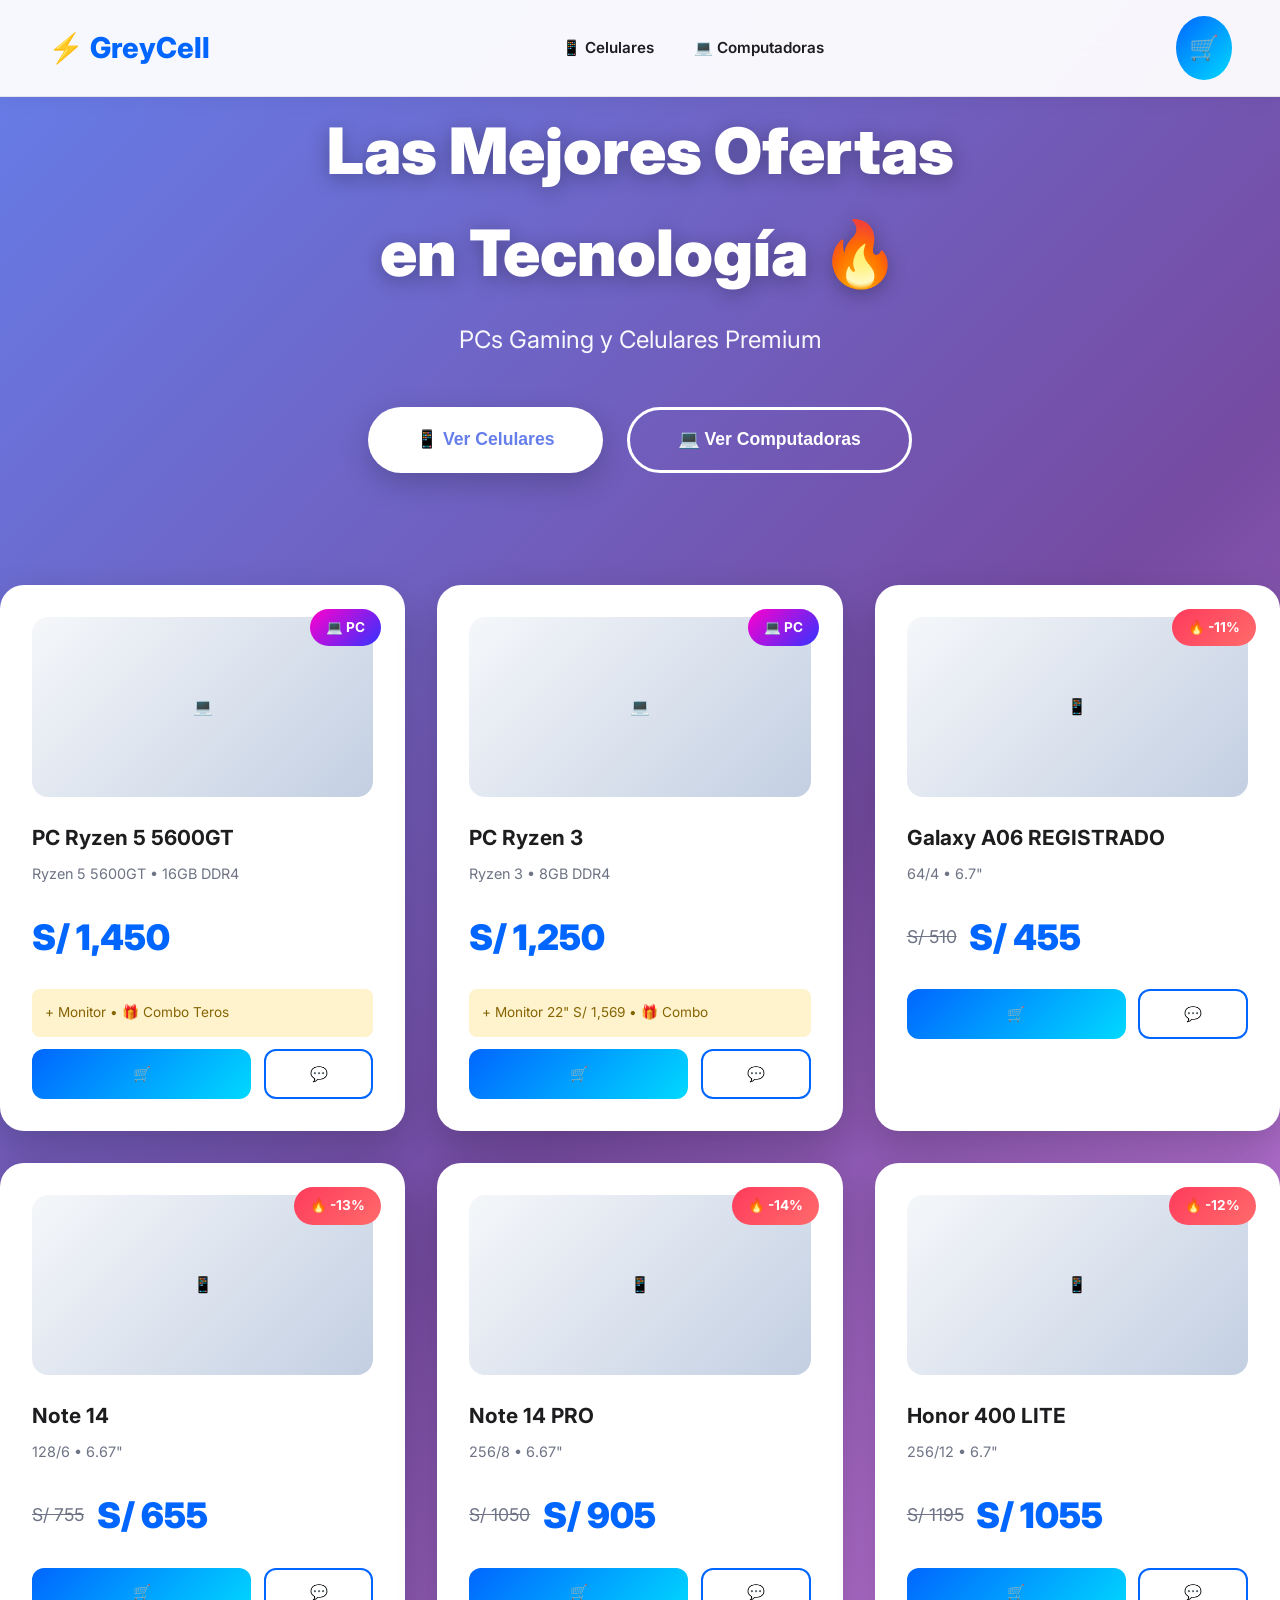
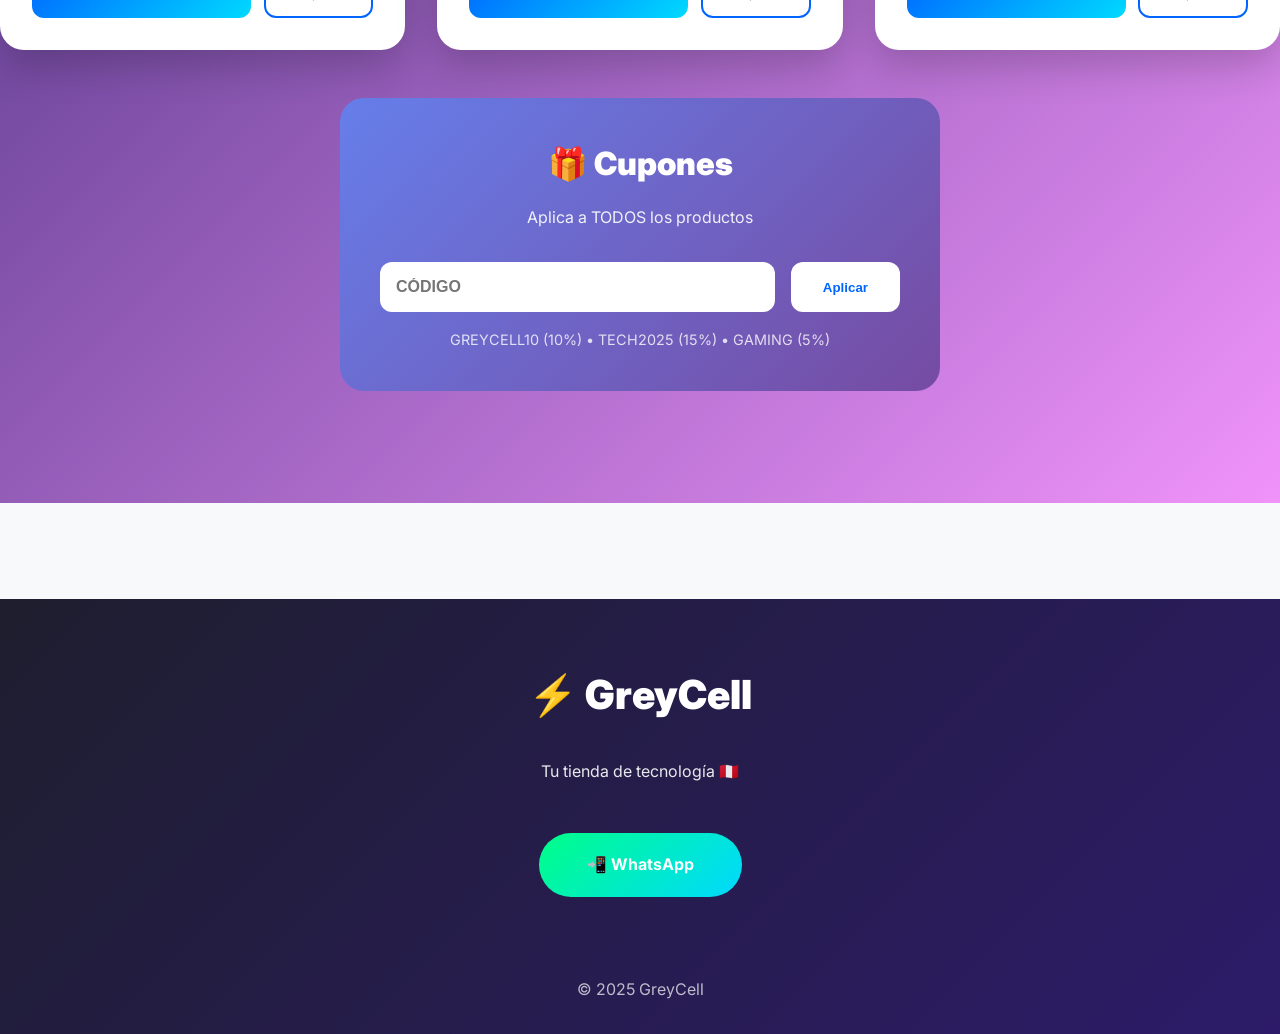
==== index.html @ 92b9da08 "index.html" ====
<!DOCTYPE html>
<html lang="es">
<head>
    <meta charset="UTF-8">
    <meta name="viewport" content="width=device-width, initial-scale=1.0">
    <title>⚡ GreyCell Store - La Mejor Tienda de Tecnología</title>
    <style>
        @import url('https://fonts.googleapis.com/css2?family=Inter:wght@400;500;600;700;800;900&display=swap');
        *{margin:0;padding:0;box-sizing:border-box}
        body{font-family:'Inter',-apple-system,sans-serif;background:#f8f9fa;color:#1d1d1f;line-height:1.6;overflow-x:hidden}
        .header{background:rgba(255,255,255,0.95);backdrop-filter:blur(20px);position:fixed;top:0;left:0;right:0;z-index:9999;border-bottom:1px solid rgba(0,0,0,0.08);box-shadow:0 2px 20px rgba(0,0,0,0.05)}
        .header-content{max-width:1400px;margin:0 auto;padding:1rem 3rem;display:flex;justify-content:space-between;align-items:center}
        .logo{font-size:1.8rem;font-weight:800;color:#0066ff;cursor:pointer;transition:transform 0.3s}
        .logo:hover{transform:scale(1.05)}
        .nav{display:flex;gap:2.5rem;align-items:center}
        .nav-link{color:#1d1d1f;text-decoration:none;font-size:0.95rem;font-weight:600;padding:0.5rem 0;position:relative;cursor:pointer;transition:all 0.3s}
        .nav-link::after{content:'';position:absolute;bottom:0;left:0;width:0;height:3px;background:linear-gradient(90deg,#0066ff,#00d9ff);transition:width 0.3s}
        .nav-link:hover::after,.nav-link.active::after{width:100%}
        .cart-icon{position:relative;font-size:1.5rem;cursor:pointer;padding:0.8rem;background:linear-gradient(135deg,#0066ff,#00d9ff);border-radius:50%;color:white;transition:all 0.3s}
        .cart-icon:hover{transform:scale(1.1) rotate(5deg);box-shadow:0 8px 25px rgba(0,102,255,0.4)}
        .cart-count{position:absolute;top:-5px;right:-5px;background:#ff3b5c;color:white;border-radius:50%;width:22px;height:22px;display:none;align-items:center;justify-content:center;font-size:0.7rem;font-weight:700;animation:pulse 2s infinite}
        @keyframes pulse{0%,100%{transform:scale(1)}50%{transform:scale(1.1)}}
        .hero{min-height:100vh;background:linear-gradient(135deg,#667eea 0%,#764ba2 50%,#f093fb 100%);padding-top:100px;padding-bottom:4rem;position:relative}
        .hero-content{max-width:1400px;margin:0 auto;padding:0 3rem 3rem 3rem;text-align:center;position:relative}
        .hero-title{font-size:4rem;font-weight:900;color:white;margin-bottom:1rem;text-shadow:0 4px 20px rgba(0,0,0,0.3);animation:fadeInUp 0.8s ease}
        @keyframes fadeInUp{from{opacity:0;transform:translateY(30px)}to{opacity:1;transform:translateY(0)}}
        .hero-subtitle{font-size:1.5rem;color:rgba(255,255,255,0.95);margin-bottom:3rem;animation:fadeInUp 0.8s ease 0.2s both}
        .hero-cta{display:flex;gap:1.5rem;justify-content:center;margin-bottom:4rem;animation:fadeInUp 0.8s ease 0.4s both}
        .cta-btn{padding:1.2rem 3rem;font-size:1.1rem;font-weight:700;border:none;border-radius:50px;cursor:pointer;transition:all 0.3s}
        .cta-primary{background:white;color:#667eea;box-shadow:0 10px 30px rgba(0,0,0,0.2)}
        .cta-primary:hover{transform:translateY(-3px) scale(1.05)}
        .cta-secondary{background:transparent;color:white;border:3px solid white}
        .cta-secondary:hover{background:white;color:#667eea}
        .ofertas-grid{display:grid;grid-template-columns:repeat(auto-fit,minmax(300px,1fr));gap:2rem;max-width:1400px;margin:0 auto;animation:fadeInUp 0.8s ease 0.6s both}
        .offer-card{background:white;border-radius:24px;padding:2rem;box-shadow:0 15px 40px rgba(0,0,0,0.2);transition:all 0.4s;position:relative;cursor:pointer}
        .offer-card:hover{transform:translateY(-12px) scale(1.02);box-shadow:0 25px 60px rgba(0,0,0,0.3)}
        .offer-badge{position:absolute;top:1.5rem;right:1.5rem;background:linear-gradient(135deg,#ff3b5c,#ff6b6b);color:white;padding:0.5rem 1rem;border-radius:50px;font-weight:700;font-size:0.85rem;z-index:10}
        .pc-badge{background:linear-gradient(135deg,#ff00cc,#3333ff)}
        .offer-image{width:100%;height:180px;background:linear-gradient(135deg,#f5f7fa,#c3cfe2);border-radius:16px;display:flex;align-items:center;justify-content:center;margin-bottom:1.5rem;overflow:hidden}
        .offer-image img{width:100%;height:100%;object-fit:contain}
        .offer-name{font-size:1.3rem;font-weight:700;margin-bottom:0.5rem}
        .offer-specs{font-size:0.9rem;color:#6e7485;margin-bottom:1rem}
        .offer-price{display:flex;align-items:center;gap:0.8rem;margin:1.5rem 0}
        .price-old{font-size:1.1rem;color:#6e7485;text-decoration:line-through}
        .price-new{font-size:2.2rem;font-weight:900;color:#0066ff}
        .offer-actions{display:grid;grid-template-columns:2fr 1fr;gap:0.8rem}
        .btn{padding:0.9rem;border:none;border-radius:12px;font-weight:700;font-size:0.9rem;cursor:pointer;transition:all 0.3s}
        .btn-primary{background:linear-gradient(135deg,#0066ff,#00d9ff);color:white}
        .btn-primary:hover{transform:translateY(-2px)}
        .btn-secondary{background:white;color:#0066ff;border:2px solid #0066ff}
        .btn-secondary:hover{background:#0066ff;color:white}
        section{max-width:1400px;margin:4rem auto;padding:0 3rem;display:none}
        section.active{display:block;animation:fadeIn 0.5s ease}
        @keyframes fadeIn{from{opacity:0}to{opacity:1}}
        .section-header{text-align:center;margin-bottom:3rem}
        .section-title{font-size:3rem;font-weight:900;margin-bottom:0.5rem;background:linear-gradient(135deg,#667eea,#764ba2);-webkit-background-clip:text;-webkit-text-fill-color:transparent}
        .section-subtitle{font-size:1.2rem;color:#6e7485}
        .filters{display:flex;justify-content:center;gap:1rem;margin:3rem 0;flex-wrap:wrap}
        .filter-btn{padding:0.8rem 1.8rem;background:white;border:2px solid #e0e0e0;color:#1d1d1f;border-radius:50px;cursor:pointer;font-weight:600;font-size:0.95rem;transition:all 0.3s}
        .filter-btn:hover{transform:translateY(-2px)}
        .filter-btn.active{background:linear-gradient(135deg,#0066ff,#00d9ff);color:white;border-color:transparent}
        .products-grid{display:grid;grid-template-columns:repeat(auto-fill,minmax(280px,1fr));gap:2rem}
        .product-card{background:white;border-radius:20px;padding:1.5rem;box-shadow:0 4px 20px rgba(0,0,0,0.08);transition:all 0.4s;cursor:pointer;position:relative}
        .product-card:hover{transform:translateY(-8px);box-shadow:0 12px 40px rgba(0,0,0,0.15)}
        .product-badge{position:absolute;top:1rem;left:1rem;background:linear-gradient(135deg,#ff3b5c,#ff6b6b);color:white;padding:0.3rem 0.8rem;border-radius:50px;font-weight:700;font-size:0.7rem;z-index:10}
        .badge-registered{background:linear-gradient(135deg,#00d2ff,#3a7bd5);top:3.3rem}
        .product-image{width:100%;height:150px;background:linear-gradient(135deg,#f8f9fa,#e3f2fd);border-radius:12px;display:flex;align-items:center;justify-content:center;margin-bottom:1rem;overflow:hidden}
        .product-image img{width:100%;height:100%;object-fit:contain}
        .product-brand{font-size:0.85rem;font-weight:700;color:#0066ff;text-transform:uppercase;margin-bottom:0.5rem}
        .product-name{font-size:1.1rem;font-weight:700;margin-bottom:0.8rem;min-height:2.5rem}
        .product-specs{background:#f8f9fa;border-radius:12px;padding:0.8rem;margin:0.8rem 0;font-size:0.85rem}
        .spec-row{display:flex;justify-content:space-between;padding:0.3rem 0}
        .spec-label{color:#6e7485}
        .spec-value{font-weight:700}
        .product-price{font-size:1.8rem;font-weight:900;color:#0066ff;margin:1rem 0}
        .old-price{font-size:1rem;color:#6e7485;text-decoration:line-through;margin-right:0.5rem}
        .product-actions{display:grid;grid-template-columns:2fr 1fr;gap:0.6rem}
        .coupon-section{background:linear-gradient(135deg,#667eea,#764ba2);border-radius:24px;padding:2.5rem;margin:3rem auto;max-width:600px;text-align:center}
        .coupon-title{font-size:2rem;font-weight:900;color:white;margin-bottom:1rem}
        .coupon-subtitle{color:rgba(255,255,255,0.9);margin-bottom:2rem}
        .coupon-input-group{display:flex;gap:1rem}
        .coupon-input{flex:1;padding:1rem;border:none;border-radius:12px;font-size:1rem;font-weight:600;text-transform:uppercase}
        .coupon-apply{padding:1rem 2rem;background:white;color:#0066ff;border:none;border-radius:12px;font-weight:700;cursor:pointer}
        .coupon-message{color:white;font-weight:600;margin-top:1rem;padding:0.8rem;border-radius:8px;display:none}
        .coupon-message.success{background:rgba(0,255,136,0.3);display:block}
        .coupon-message.error{background:rgba(255,59,92,0.3);display:block}
        .cart-modal{display:none;position:fixed;top:0;left:0;right:0;bottom:0;background:rgba(0,0,0,0.7);backdrop-filter:blur(10px);z-index:100000}
        .cart-content{position:absolute;top:50%;left:50%;transform:translate(-50%,-50%);background:white;border-radius:24px;padding:2.5rem;max-width:600px;width:90%;max-height:85vh;overflow-y:auto}
        .close-modal{position:absolute;top:1.5rem;right:1.5rem;font-size:1.8rem;cursor:pointer;color:#6e7485}
        .cart-title{font-size:2.2rem;font-weight:900;margin-bottom:2rem;background:linear-gradient(135deg,#667eea,#764ba2);-webkit-background-clip:text;-webkit-text-fill-color:transparent}
        .cart-item{background:#f8f9fa;padding:1.2rem;border-radius:14px;margin-bottom:1rem;display:flex;justify-content:space-between;align-items:center}
        .cart-item-name{font-weight:700}
        .cart-item-price{color:#0066ff;font-weight:700}
        .remove-btn{background:linear-gradient(135deg,#ff3b5c,#ff6b6b);color:white;border:none;padding:0.6rem 1.2rem;border-radius:8px;cursor:pointer}
        .cart-total{text-align:center;font-size:2.2rem;font-weight:900;margin:2rem 0;padding:1.5rem 0;border-top:2px solid #f8f9fa;color:#0066ff}
        .discount-amount{font-size:1.2rem;color:#00ff88;text-align:center}
        .checkout-btn{width:100%;padding:1.3rem;background:linear-gradient(135deg,#00ff88,#00d9ff);color:white;border:none;border-radius:14px;font-weight:700;font-size:1.1rem;cursor:pointer}
        .footer{background:linear-gradient(135deg,#1e1e2e,#2d1b69);color:white;padding:4rem 3rem 2rem;text-align:center;margin-top:6rem}
        .footer-logo{font-size:2.5rem;font-weight:900;margin-bottom:2rem}
        .whatsapp-btn{display:inline-block;background:linear-gradient(135deg,#00ff88,#00d9ff);color:white;padding:1.2rem 3rem;border-radius:50px;text-decoration:none;font-weight:700;margin:2rem 0}
        .notification{position:fixed;top:100px;right:30px;background:white;padding:1rem 1.5rem;border-radius:14px;box-shadow:0 8px 30px rgba(0,0,0,0.2);z-index:100001;animation:slideInRight 0.4s,slideOutRight 0.4s 2.6s;border-left:4px solid}
        @keyframes slideInRight{from{transform:translateX(400px)}to{transform:translateX(0)}}
        @keyframes slideOutRight{to{transform:translateX(400px)}}
        @media (max-width:768px){.hero-title{font-size:2.5rem}.nav{display:none}.products-grid{grid-template-columns:1fr}.ofertas-grid{grid-template-columns:1fr}.coupon-input-group{flex-direction:column}}
    </style>
</head>
<body>
    <div class="header">
        <div class="header-content">
            <div class="logo" onclick="showHome()">⚡ GreyCell</div>
            <nav class="nav">
                <a class="nav-link" onclick="showSection('celulares')" id="nav-celulares">📱 Celulares</a>
                <a class="nav-link" onclick="showSection('computadoras')" id="nav-computadoras">💻 Computadoras</a>
            </nav>
            <div class="cart-icon" onclick="toggleCart()">🛒<span class="cart-count" id="cart-count">0</span></div>
        </div>
    </div>

    <div class="hero" id="hero-section">
        <div class="hero-content">
            <h1 class="hero-title">Las Mejores Ofertas<br>en Tecnología 🔥</h1>
            <p class="hero-subtitle">PCs Gaming y Celulares Premium</p>
            <div class="hero-cta">
                <button class="cta-btn cta-primary" onclick="showSection('celulares')">📱 Ver Celulares</button>
                <button class="cta-btn cta-secondary" onclick="showSection('computadoras')">💻 Ver Computadoras</button>
            </div>
        </div>
        <div class="ofertas-grid" id="hero-ofertas"></div>
        <div class="coupon-section">
            <h3 class="coupon-title">🎁 Cupones</h3>
            <p class="coupon-subtitle">Aplica a TODOS los productos</p>
            <div class="coupon-input-group">
                <input type="text" class="coupon-input" id="coupon-input" placeholder="CÓDIGO">
                <button class="coupon-apply" onclick="applyCoupon()">Aplicar</button>
            </div>
            <div class="coupon-message" id="coupon-message"></div>
            <p style="color:rgba(255,255,255,0.8);font-size:0.9rem;margin-top:1rem">GREYCELL10 (10%) • TECH2025 (15%) • GAMING (5%)</p>
        </div>
    </div>

    <section id="celulares-section">
        <div class="section-header">
            <h2 class="section-title">📱 Todos los Celulares</h2>
            <p class="section-subtitle">Encuentra tu smartphone</p>
        </div>
        <div class="filters">
            <button class="filter-btn active" data-brand="all">Todos</button>
            <button class="filter-btn" data-brand="samsung">Samsung</button>
            <button class="filter-btn" data-brand="redmi">Redmi</button>
            <button class="filter-btn" data-brand="poco">Poco</button>
            <button class="filter-btn" data-brand="honor">Honor</button>
            <button class="filter-btn" data-brand="realme">Realme</button>
            <button class="filter-btn" data-brand="motorola">Motorola</button>
            <button class="filter-btn" data-brand="magic">Magic</button>
        </div>
        <div class="products-grid" id="celulares-container"></div>
    </section>

    <section id="computadoras-section">
        <div class="section-header">
            <h2 class="section-title">💻 Computadoras</h2>
            <p class="section-subtitle">PCs, Componentes y Monitores</p>
        </div>
        <div class="filters">
            <button class="filter-btn active" data-pc-cat="pcs">PCs Completas</button>
            <button class="filter-btn" data-pc-cat="componentes">Componentes</button>
            <button class="filter-btn" data-pc-cat="monitores">Monitores</button>
        </div>
        <div id="pcs-section" class="products-grid" style="display:grid"></div>
        <div id="componentes-section" style="display:none">
            <div class="filters" style="margin-top:2rem">
                <button class="filter-btn active" data-comp="procesadores">Procesadores</button>
                <button class="filter-btn" data-comp="placas">Placas Madre</button>
                <button class="filter-btn" data-comp="ram">RAM</button>
                <button class="filter-btn" data-comp="ssd">SSD/NVME</button>
                <button class="filter-btn" data-comp="cases">Cases</button>
            </div>
            <div class="products-grid" id="componentes-container"></div>
        </div>
        <div id="monitores-section" class="products-grid" style="display:none"></div>
    </section>

    <div class="cart-modal" id="cart-modal" onclick="closeCartIfOutside(event)">
        <div class="cart-content" onclick="event.stopPropagation()">
            <span class="close-modal" onclick="toggleCart()">✕</span>
            <h2 class="cart-title">🛒 Tu Carrito</h2>
            <div id="cart-items"></div>
            <div class="discount-amount" id="discount-amount"></div>
            <div class="cart-total" id="cart-total">Total: S/ 0</div>
            <button class="checkout-btn" onclick="checkout()">💬 Comprar WhatsApp</button>
        </div>
    </div>

    <div class="footer">
        <div class="footer-logo">⚡ GreyCell</div>
        <p style="opacity:0.9;margin-bottom:1rem">Tu tienda de tecnología 🇵🇪</p>
        <a href="https://wa.me/51992039149" class="whatsapp-btn" target="_blank">📲 WhatsApp</a>
        <p style="opacity:0.7;margin-top:3rem">© 2025 GreyCell</p>
    </div>

<script>
const REPO_URL='https://raw.githubusercontent.com/brayan-rr/tienda_cel_cliente_final/main/';
const featuredPCs=[{name:"PC Ryzen 5 5600GT",processor:"Ryzen 5 5600GT",ram:"16GB DDR4",storage:"M.2 256GB",price:1450,image:"mipc.jpeg",offers:"+ Monitor • 🎁 Combo Teros"},{name:"PC Ryzen 3",processor:"Ryzen 3",ram:"8GB DDR4",storage:"M.2 256GB",price:1250,image:"mipc2.jpeg",offers:"+ Monitor 22\" S/ 1,569 • 🎁 Combo"}];
const celulares=[{brand:"samsung",name:"Galaxy A05",ram:"128/4",screen:"6.7\"",camera:"50MP",price:505,image:"SAMSUNG_A05.jpeg"},{brand:"samsung",name:"Galaxy A05",ram:"64/4",screen:"6.7\"",camera:"50MP",price:425,image:"SAMSUNG_A05.jpeg"},{brand:"samsung",name:"Galaxy A05S",ram:"128/6",screen:"6.7\"",camera:"50MP",price:595,image:"SAMSUNG_A05.jpeg"},{brand:"samsung",name:"Galaxy A06 REGISTRADO",ram:"64/4",screen:"6.7\"",camera:"50MP",price:455,registered:true,offer:true,oldPrice:510,image:"SAMSUNG_A06.jpeg"},{brand:"samsung",name:"Galaxy A06",ram:"128/4",screen:"6.7\"",camera:"50MP",price:525,image:"SAMSUNG_A06.jpeg"},{brand:"samsung",name:"Galaxy A07 REGISTRADO",ram:"64/4",screen:"6.7\"",camera:"50MP",price:525,registered:true,image:"SAMSUNG_A07.jpeg"},{brand:"samsung",name:"Galaxy A07 REGISTRADO",ram:"128/4",screen:"6.7\"",camera:"50MP",price:575,registered:true,image:"SAMSUNG_A07.jpeg"},{brand:"samsung",name:"Galaxy A16",ram:"128/4",screen:"6.7\"",camera:"50MP",price:595,image:"SAMSUNG_A16.jpeg"},{brand:"samsung",name:"Galaxy A16 REGISTRADO",ram:"128/4",screen:"6.7\"",camera:"50MP",price:625,registered:true,image:"SAMSUNG_A16.jpeg"},{brand:"samsung",name:"Galaxy A16",ram:"128/6",screen:"6.7\"",camera:"50MP",price:685,image:"SAMSUNG_A16.jpeg"},{brand:"samsung",name:"Galaxy A16",ram:"256/8",screen:"6.7\"",camera:"50MP",price:815,image:"SAMSUNG_A16.jpeg"},{brand:"samsung",name:"Galaxy A17",ram:"256/8",screen:"6.7\"",camera:"50MP",price:905,image:"SAMSUNG_A17.jpeg"},{brand:"samsung",name:"Galaxy A26",ram:"256/8",screen:"6.7\"",camera:"50MP",price:905,image:"SAMSUNG_A26.jpeg"},{brand:"samsung",name:"Galaxy A36",ram:"256/8",screen:"6.6\"",camera:"50MP",price:1195,image:"SAMSUNG_A36.jpeg"},{brand:"samsung",name:"Galaxy A36",ram:"256/12",screen:"6.6\"",camera:"50MP",price:1245,image:"SAMSUNG_A36.jpeg"},{brand:"samsung",name:"Galaxy A56",ram:"256/8",screen:"6.7\"",camera:"50MP",price:1395,image:"SAMSUNG_A56.jpeg"},{brand:"samsung",name:"Galaxy A56",ram:"256/12",screen:"6.7\"",camera:"50MP",price:1445,image:"SAMSUNG_A56.jpeg"},{brand:"samsung",name:"Galaxy F17 5G",ram:"128/4",screen:"6.7\"",camera:"50MP",price:725,image:"SAMSUNG_F17.jpeg"},{brand:"samsung",name:"Galaxy S25 ULTRA",ram:"512/12",screen:"6.8\"",camera:"200MP",price:4120,image:"SAMSUNG_S25.jpeg"},{brand:"redmi",name:"Redmi A5",ram:"64/3",screen:"6.71\"",camera:"8MP",price:385,image:"REDMI_A5.jpeg"},{brand:"redmi",name:"Redmi A5 REGISTRADO",ram:"64/3",screen:"6.71\"",camera:"8MP",price:425,registered:true,image:"REDMI_A5.jpeg"},{brand:"redmi",name:"Redmi A5",ram:"128/4",screen:"6.71\"",camera:"8MP",price:425,image:"REDMI_A5.jpeg"},{brand:"redmi",name:"Redmi 9C",ram:"128/4",screen:"6.53\"",camera:"13MP",price:525,image:"REDMI_9C.jpeg"},{brand:"redmi",name:"Redmi 14C",ram:"128/4",screen:"6.88\"",camera:"50MP",price:485,image:"REDMI_14C.jpeg"},{brand:"redmi",name:"Redmi 14C",ram:"256/4",screen:"6.88\"",camera:"50MP",price:515,image:"REDMI_14C.jpeg"},{brand:"redmi",name:"Redmi 14C",ram:"256/8",screen:"6.88\"",camera:"50MP",price:565,image:"REDMI_14C.jpeg"},{brand:"redmi",name:"Redmi 15",ram:"256/8",screen:"6.74\"",camera:"50MP",price:755,image:"REDMI_15.jpeg"},{brand:"redmi",name:"Redmi 15C",ram:"128/4",screen:"6.88\"",camera:"50MP",price:525,image:"REDMI_15C.jpeg"},{brand:"redmi",name:"Redmi 15C REGISTRADO",ram:"128/4",screen:"6.88\"",camera:"50MP",price:575,registered:true,image:"REDMI_15C.jpeg"},{brand:"redmi",name:"Redmi 15C",ram:"256/8",screen:"6.88\"",camera:"50MP",price:595,image:"REDMI_15C.jpeg"},{brand:"redmi",name:"Redmi 15C REGISTRADO",ram:"256/4",screen:"6.88\"",camera:"50MP",price:665,registered:true,image:"REDMI_15C.jpeg"},{brand:"redmi",name:"Note 12",ram:"256/8",screen:"6.67\"",camera:"50MP",price:905,image:"REDMI_12.jpeg"},{brand:"redmi",name:"Note 12 PRO PLUS",ram:"256/8",screen:"6.67\"",camera:"200MP",price:1295,image:"redmi_12 pro.jpeg"},{brand:"redmi",name:"Note 13",ram:"128/6",screen:"6.67\"",camera:"108MP",price:755,image:"redmi_13.jpeg"},{brand:"redmi",name:"Note 13 PRO 5G",ram:"256/8",screen:"6.67\"",camera:"200MP",price:1285,image:"redmi_13pro.jpeg"},{brand:"redmi",name:"Note 14",ram:"128/6",screen:"6.67\"",camera:"50MP",price:655,offer:true,oldPrice:755,image:"xiaomi-redmi-note-14-pro.jpg"},{brand:"redmi",name:"Note 14",ram:"256/8",screen:"6.67\"",camera:"50MP",price:735,image:"xiaomi-redmi-note-14-pro.jpg"},{brand:"redmi",name:"Note 14S",ram:"256/8",screen:"6.67\"",camera:"50MP",price:905,image:"redmi_14s.jpeg"},{brand:"redmi",name:"Note 14 PRO",ram:"256/8",screen:"6.67\"",camera:"50MP",price:905,offer:true,oldPrice:1050,image:"redmi_14pro.jpeg"},{brand:"redmi",name:"Note 14 PRO 5G",ram:"256/8",screen:"6.67\"",camera:"200MP",price:1015,image:"redmi_14pro.jpeg"},{brand:"redmi",name:"Note 14 PRO 5G",ram:"512/12",screen:"6.67\"",camera:"200MP",price:1145,image:"redmi_14pro.jpeg"},{brand:"redmi",name:"Note 14 PRO PLUS",ram:"256/8",screen:"6.67\"",camera:"200MP",price:1295,image:"redmi_note14pro plus.jpeg"},{brand:"redmi",name:"Note 14 PRO PLUS",ram:"512/12",screen:"6.67\"",camera:"200MP",price:1415,image:"redmi_note14pro plus.jpeg"},{brand:"poco",name:"Poco X5",ram:"256/8",screen:"6.67\"",camera:"48MP",price:1055,image:"poco_x5(2).jpeg"},{brand:"poco",name:"Poco X7 PRO",ram:"256/12",screen:"6.67\"",camera:"50MP",price:1265,image:"poco_x7pro.jpeg"},{brand:"poco",name:"Poco X7 PRO",ram:"512/12",screen:"6.67\"",camera:"50MP",price:1415,image:"poco_x7pro.jpeg"},{brand:"poco",name:"Poco M6 PRO",ram:"512/12",screen:"6.67\"",camera:"64MP",price:1005,image:"poco_m6pro.jpeg"},{brand:"poco",name:"Poco F7 PRO",ram:"512/12",screen:"6.67\"",camera:"50MP",price:1845,image:"poco_f7pro.jpeg"},{brand:"realme",name:"Realme C21Y",ram:"64/4",screen:"6.5\"",camera:"13MP",price:545,image:"realme_c21y.jpeg"},{brand:"realme",name:"Realme C61",ram:"256/8",screen:"6.74\"",camera:"50MP",price:675,image:"realme_c61.jpeg"},{brand:"honor",name:"Honor X5C",ram:"64/4",screen:"6.56\"",camera:"50MP",price:425,image:"honor_x5c.jpeg"},{brand:"honor",name:"Honor X5C",ram:"128/4",screen:"6.56\"",camera:"50MP",price:455,image:"honor_x5c.jpeg"},{brand:"honor",name:"Honor X5C REGISTRADO",ram:"64/4",screen:"6.56\"",camera:"50MP",price:455,registered:true,image:"honor_x5c.jpeg"},{brand:"honor",name:"Honor X6B",ram:"128/4",screen:"6.56\"",camera:"50MP",price:505,image:"honor_x6b.jpeg"},{brand:"honor",name:"Honor X6C",ram:"256/8",screen:"6.77\"",camera:"50MP",price:605,image:"honor_x6c.jpeg"},{brand:"honor",name:"Honor X6C REGISTRADO",ram:"256/8",screen:"6.77\"",camera:"50MP",price:625,registered:true,image:"honor_x6c.jpeg"},{brand:"honor",name:"Honor X7C",ram:"256/8",screen:"6.77\"",camera:"108MP",price:715,image:"honor_x7c.jpeg"},{brand:"honor",name:"Honor X7D",ram:"256/8",screen:"6.77\"",camera:"108MP",price:745,image:"honor_x7d.jpeg"},{brand:"honor",name:"Honor X8A",ram:"256/8",screen:"6.7\"",camera:"100MP",price:885,image:"honor_x8a.jpeg"},{brand:"honor",name:"Honor X8C",ram:"256/8",screen:"6.7\"",camera:"108MP",price:875,image:"honor_x8c.jpeg"},{brand:"honor",name:"Honor 200 LITE",ram:"256/8",screen:"6.7\"",camera:"108MP",price:955,image:"honor_200lite.jpeg"},{brand:"honor",name:"Honor 200",ram:"256/12",screen:"6.7\"",camera:"50MP",price:1545,image:"honor_200.jpeg"},{brand:"honor",name:"Honor 400",ram:"12/256",screen:"6.7\"",camera:"108MP",price:1495,image:"honor_400.jpeg"},{brand:"honor",name:"Honor 400",ram:"12/512",screen:"6.7\"",camera:"108MP",price:1595,image:"honor_400.jpeg"},{brand:"honor",name:"Honor 400 LITE",ram:"256/12",screen:"6.7\"",camera:"108MP",price:1055,offer:true,oldPrice:1195,image:"honor_400lite.jpeg"},{brand:"honor",name:"Honor 400 PRO",ram:"512/12",screen:"6.78\"",camera:"108MP",price:2695,image:"honor_400pro.jpeg"},{brand:"motorola",name:"Motorola G04 REGISTRADO",ram:"128/4",screen:"6.6\"",camera:"16MP",price:475,registered:true,image:"motorola_g04.jpeg"},{brand:"motorola",name:"Motorola E14 REGISTRADO",ram:"64/2",screen:"6.56\"",camera:"13MP",price:395,registered:true,image:"motorola_e14.jpeg"},{brand:"motorola",name:"Motorola E15 REGISTRADO",ram:"64/2",screen:"6.56\"",camera:"13MP",price:425,registered:true,image:"motorola_e15.jpeg"},{brand:"magic",name:"Magic 7 LITE",ram:"256/8",screen:"6.78\"",camera:"108MP",price:1195,offer:true,oldPrice:1345,image:"honor magic 7 lite.jpeg"},{brand:"magic",name:"Magic 7 LITE",ram:"512/8",screen:"6.78\"",camera:"108MP",price:1295,image:"honor magic 7 lite.jpeg"},{brand:"magic",name:"Magic 7 LITE REGISTRADO",ram:"256/8",screen:"6.78\"",camera:"108MP",price:1325,registered:true,image:"honor magic 7 lite.jpeg"}];
const componentes={procesadores:[{name:"AMD RYZEN 5 5600GT",price:499},{name:"INTEL CORE i5 12400F",price:475},{name:"AMD RYZEN 5 5500",price:305},{name:"INTEL CORE i5 14400F",price:559},{name:"AMD RYZEN 7 5700G",price:620}],placas:[{name:"MSI B550M-A PRO DDR4",price:279},{name:"MSI B760M-E DDR4",price:325},{name:"GIGABYTE B550M K DDR4",price:295},{name:"MSI B760M-P 4DIMMs DDR4",price:399},{name:"ASUS PRIME B760M-A DDR5",price:449}],ram:[{name:"PATRIOT 16GB DDR4 3200MHZ",price:199},{name:"KINGSTON FURY 16GB DDR4",price:197},{name:"XPG D35 16GB DDR4",price:195},{name:"KINGSTON FURY 16GB DDR5",price:219},{name:"PATRIOT 16GB DDR5 5200MHZ",price:195}],ssd:[{name:"KINGSTON NV3 1TB PCIe 4.0",price:279},{name:"ADATA LEGEND 860 1TB GEN4",price:279},{name:"WD GREEN SN350 1TB NVME",price:235},{name:"LEXAR NM790 1TB PCI 4.0",price:279},{name:"PATRIOT P300 1TB PCIe 3.0",price:249}],cases:[{name:"HALION LUNA 3 FANS RGB",price:79},{name:"CYBERTEL ELEMENT+ WHITE",price:110},{name:"HALION SNAKE WHITE",price:119},{name:"MICRONIC WARRIOR WHITE",price:149},{name:"HALION POLARIS 4FAN",price:165}]};
const monitores=[{name:"TEROS 24\" 144HZ IPS",price:262},{name:"MICRONICS 27P 144HZ",price:329},{name:"XIAOMI G24I 180HZ",price:389},{name:"MSI MAG 242C 180HZ",price:430},{name:"TEROS 27P QHD 200Hz",price:579}];
const coupons={"GREYCELL10":{discount:0.10,description:"10%"},"TECH2025":{discount:0.15,description:"15%"},"GAMING":{discount:0.05,description:"5%"}};
let cart=[],currentFilter='all',currentPCCat='pcs',currentComp='procesadores',appliedCoupon=null;
window.onload=function(){loadCart();renderHeroOfertas();renderCelulares();renderPCs();renderComponentes();renderMonitores();setupFilters()};
function showHome(){document.getElementById('hero-section').style.display='block';document.querySelectorAll('section').forEach(s=>s.classList.remove('active'));document.querySelectorAll('.nav-link').forEach(n=>n.classList.remove('active'));window.scrollTo({top:0,behavior:'smooth'})}
function showSection(section){document.getElementById('hero-section').style.display='none';document.querySelectorAll('section').forEach(s=>s.classList.remove('active'));document.getElementById(section+'-section').classList.add('active');document.querySelectorAll('.nav-link').forEach(n=>n.classList.remove('active'));document.getElementById('nav-'+section)?.classList.add('active');window.scrollTo({top:0,behavior:'smooth'})}
function renderHeroOfertas(){const container=document.getElementById('hero-ofertas');const celOfertas=celulares.filter(c=>c.offer).slice(0,4);const allOfertas=[...featuredPCs,...celOfertas];container.innerHTML=allOfertas.map(p=>{if(p.processor)return`<div class="offer-card"><span class="offer-badge pc-badge">💻 PC</span><div class="offer-image"><img src="${REPO_URL}${p.image}" onerror="this.parentElement.innerHTML='💻'"></div><div class="offer-name">${p.name}</div><div class="offer-specs">${p.processor} • ${p.ram}</div><div class="offer-price"><span class="price-new">S/ ${p.price.toLocaleString()}</span></div><div style="background:#fff3cd;padding:0.8rem;border-radius:8px;margin:0.8rem 0;font-size:0.85rem;color:#856404">${p.offers}</div><div class="offer-actions"><button class="btn btn-primary" onclick='addToCart(${JSON.stringify(p).replace(/"/g,"&quot;")},"pc")'>🛒</button><button class="btn btn-secondary" onclick='consultProduct(${JSON.stringify(p).replace(/"/g,"&quot;")},"pc")'>💬</button></div></div>`;else return`<div class="offer-card">${p.offer?'<span class="offer-badge">🔥 -'+Math.round(((p.oldPrice-p.price)/p.oldPrice)*100)+'%</span>':''}<div class="offer-image"><img src="${REPO_URL}${p.image}" onerror="this.parentElement.innerHTML='📱'"></div><div class="offer-name">${p.name}</div><div class="offer-specs">${p.ram} • ${p.screen}</div><div class="offer-price">${p.offer?'<span class="price-old">S/ '+p.oldPrice+'</span>':''}<span class="price-new">S/ ${p.price}</span></div><div class="offer-actions"><button class="btn btn-primary" onclick='addToCart(${JSON.stringify(p).replace(/"/g,"&quot;")},"celular")'>🛒</button><button class="btn btn-secondary" onclick='consultProduct(${JSON.stringify(p).replace(/"/g,"&quot;")},"celular")'>💬</button></div></div>`}).join('')}
function renderCelulares(){const container=document.getElementById('celulares-container');let filtered=currentFilter==='all'?celulares:celulares.filter(c=>c.brand===currentFilter);container.innerHTML=filtered.map(c=>`<div class="product-card">${c.offer?'<span class="product-badge">🔥 OFERTA</span>':''}${c.registered?'<span class="product-badge badge-registered">✅ REG</span>':''}<div class="product-image"><img src="${REPO_URL}${c.image}" onerror="this.parentElement.innerHTML='📱'"></div><div class="product-brand">${c.brand}</div><div class="product-name">${c.name}</div><div class="product-specs"><div class="spec-row"><span class="spec-label">💾</span><span class="spec-value">${c.ram} GB</span></div><div class="spec-row"><span class="spec-label">📱</span><span class="spec-value">${c.screen}</span></div><div class="spec-row"><span class="spec-label">📷</span><span class="spec-value">${c.camera}</span></div></div><div class="product-price">${c.offer?'<span class="old-price">S/ '+c.oldPrice+'</span>':''}S/ ${c.price}</div><div class="product-actions"><button class="btn btn-primary" onclick='addToCart(${JSON.stringify(c).replace(/"/g,"&quot;")},"celular")'>🛒</button><button class="btn btn-secondary" onclick='consultProduct(${JSON.stringify(c).replace(/"/g,"&quot;")},"celular")'>💬</button></div></div>`).join('')}
function renderPCs(){const container=document.getElementById('pcs-section');container.innerHTML=featuredPCs.map(pc=>`<div class="product-card"><span class="product-badge pc-badge">💻 PC</span><div class="product-image"><img src="${REPO_URL}${pc.image}" onerror="this.parentElement.innerHTML='💻'"></div><div class="product-name">${pc.name}</div><div class="product-specs"><div class="spec-row"><span class="spec-label">🔧</span><span class="spec-value">${pc.processor}</span></div><div class="spec-row"><span class="spec-label">💾</span><span class="spec-value">${pc.ram}</span></div><div class="spec-row"><span class="spec-label">💽</span><span class="spec-value">${pc.storage}</span></div></div><div class="product-price">S/ ${pc.price.toLocaleString()}</div><div style="background:#fff3cd;padding:0.6rem;border-radius:8px;font-size:0.8rem;color:#856404;margin:0.8rem 0">${pc.offers}</div><div class="product-actions"><button class="btn btn-primary" onclick='addToCart(${JSON.stringify(pc).replace(/"/g,"&quot;")},"pc")'>🛒</button><button class="btn btn-secondary" onclick='consultProduct(${JSON.stringify(pc).replace(/"/g,"&quot;")},"pc")'>💬</button></div></div>`).join('')}
function renderComponentes(){const container=document.getElementById('componentes-container');const products=componentes[currentComp];container.innerHTML=products.map(p=>`<div class="product-card"><div class="product-image">🔧</div><div class="product-name">${p.name}</div><div class="product-price">S/ ${p.price}</div><div class="product-actions"><button class="btn btn-primary" onclick='addToCart(${JSON.stringify(p).replace(/"/g,"&quot;")},"componente")'>🛒</button><button class="btn btn-secondary" onclick='consultProduct(${JSON.stringify(p).replace(/"/g,"&quot;")},"componente")'>💬</button></div></div>`).join('')}
function renderMonitores(){const container=document.getElementById('monitores-section');container.innerHTML=monitores.map(m=>`<div class="product-card"><div class="product-image">🖥️</div><div class="product-name">${m.name}</div><div class="product-price">S/ ${m.price}</div><div class="product-actions"><button class="btn btn-primary" onclick='addToCart(${JSON.stringify(m).replace(/"/g,"&quot;")},"monitor")'>🛒</button><button class="btn btn-secondary" onclick='consultProduct(${JSON.stringify(m).replace(/"/g,"&quot;")},"monitor")'>💬</button></div></div>`).join('')}
function setupFilters(){document.querySelectorAll('#celulares-section .filter-btn').forEach(btn=>{btn.addEventListener('click',function(){document.querySelectorAll('#celulares-section .filter-btn').forEach(b=>b.classList.remove('active'));this.classList.add('active');currentFilter=this.dataset.brand;renderCelulares()})});document.querySelectorAll('[data-pc-cat]').forEach(btn=>{btn.addEventListener('click',function(){document.querySelectorAll('[data-pc-cat]').forEach(b=>b.classList.remove('active'));this.classList.add('active');currentPCCat=this.dataset.pcCat;document.getElementById('pcs-section').style.display=currentPCCat==='pcs'?'grid':'none';document.getElementById('componentes-section').style.display=currentPCCat==='componentes'?'block':'none';document.getElementById('monitores-section').style.display=currentPCCat==='monitores'?'grid':'none'})});document.querySelectorAll('[data-comp]').forEach(btn=>{btn.addEventListener('click',function(){document.querySelectorAll('[data-comp]').forEach(b=>b.classList.remove('active'));this.classList.add('active');currentComp=this.dataset.comp;renderComponentes()})});}
function applyCoupon(){const code=document.getElementById('coupon-input').value.toUpperCase().trim();const message=document.getElementById('coupon-message');if(coupons[code]){appliedCoupon={code,...coupons[code]};message.className='coupon-message success';message.textContent=`✅ ${coupons[code].description}`;showNotification('🎉 Cupón aplicado','#00ff88');updateCartDisplay()}else{message.className='coupon-message error';message.textContent='❌ Inválido';showNotification('❌ Cupón no válido','#ff3b5c')}}
function addToCart(product,type){cart.push({...product,type});saveCart();updateCartCount();showNotification('✅ Agregado','#00ff88')}
function removeFromCart(index){cart.splice(index,1);saveCart();updateCartCount();renderCart();showNotification('❌ Eliminado','#ff3b5c')}
function toggleCart(){const modal=document.getElementById('cart-modal');modal.style.display=modal.style.display==='block'?'none':'block';if(modal.style.display==='block')renderCart()}
function closeCartIfOutside(event){if(event.target.id==='cart-modal')toggleCart()}
function renderCart(){const container=document.getElementById('cart-items');const subtotal=cart.reduce((sum,item)=>sum+item.price,0);const discount=appliedCoupon?subtotal*appliedCoupon.discount:0;const total=subtotal-discount;if(cart.length===0){container.innerHTML='<div style="text-align:center;padding:3rem;color:#6e7485">Carrito vacío 🛒</div>';document.getElementById('discount-amount').style.display='none'}else{container.innerHTML=cart.map((item,i)=>`<div class="cart-item"><div><div class="cart-item-name">${item.name}</div><div class="cart-item-price">S/ ${item.price.toLocaleString()}</div></div><button class="remove-btn" onclick="removeFromCart(${i})">🗑️</button></div>`).join('');if(appliedCoupon){document.getElementById('discount-amount').style.display='block';document.getElementById('discount-amount').textContent=`💰 Descuento (${appliedCoupon.code}): -S/ ${discount.toFixed(2)}`}else{document.getElementById('discount-amount').style.display='none'}}document.getElementById('cart-total').textContent=`Total: S/ ${total.toLocaleString()}`}
function updateCartDisplay(){if(document.getElementById('cart-modal').style.display==='block')renderCart()}
function updateCartCount(){const count=document.getElementById('cart-count');count.textContent=cart.length;count.style.display=cart.length>0?'flex':'none'}
function saveCart(){localStorage.setItem('greycell_cart',JSON.stringify(cart))}
function loadCart(){const saved=localStorage.getItem('greycell_cart');if(saved){cart=JSON.parse(saved);updateCartCount()}}
function checkout(){if(cart.length===0){showNotification('⚠️ Carrito vacío','#ffaa00');return}const subtotal=cart.reduce((sum,item)=>sum+item.price,0);const discount=appliedCoupon?subtotal*appliedCoupon.discount:0;const total=subtotal-discount;let message='🛒 *PEDIDO - GREYCELL*\n\n';cart.forEach((item,index)=>{message+=`${index+1}. *${item.name}*\n   S/ ${item.price}\n\n`});message+=`━━━━━━━━━━━━━━━\nSubtotal: S/ ${subtotal.toLocaleString()}\n`;if(appliedCoupon)message+=`Descuento (${appliedCoupon.code}): -S/ ${discount.toFixed(2)}\n`;message+=`*TOTAL: S/ ${total.toLocaleString()}*\n\n¡Confirmar! 🎉`;window.open(`https://wa.me/51992039149?text=${encodeURIComponent(message)}`,'_blank')}
function consultProduct(product,type){let message=`Hola! 👋\n\n*${product.name}*\nS/ ${product.price}\n\n¿Disponible?`;window.open(`https://wa.me/51992039149?text=${encodeURIComponent(message)}`,'_blank')}
function showNotification(message,color){const notification=document.createElement('div');notification.className='notification';notification.textContent=message;notification.style.borderLeftColor=color;document.body.appendChild(notification);setTimeout(()=>notification.remove(),3000)}
</script>
</body>
</html>
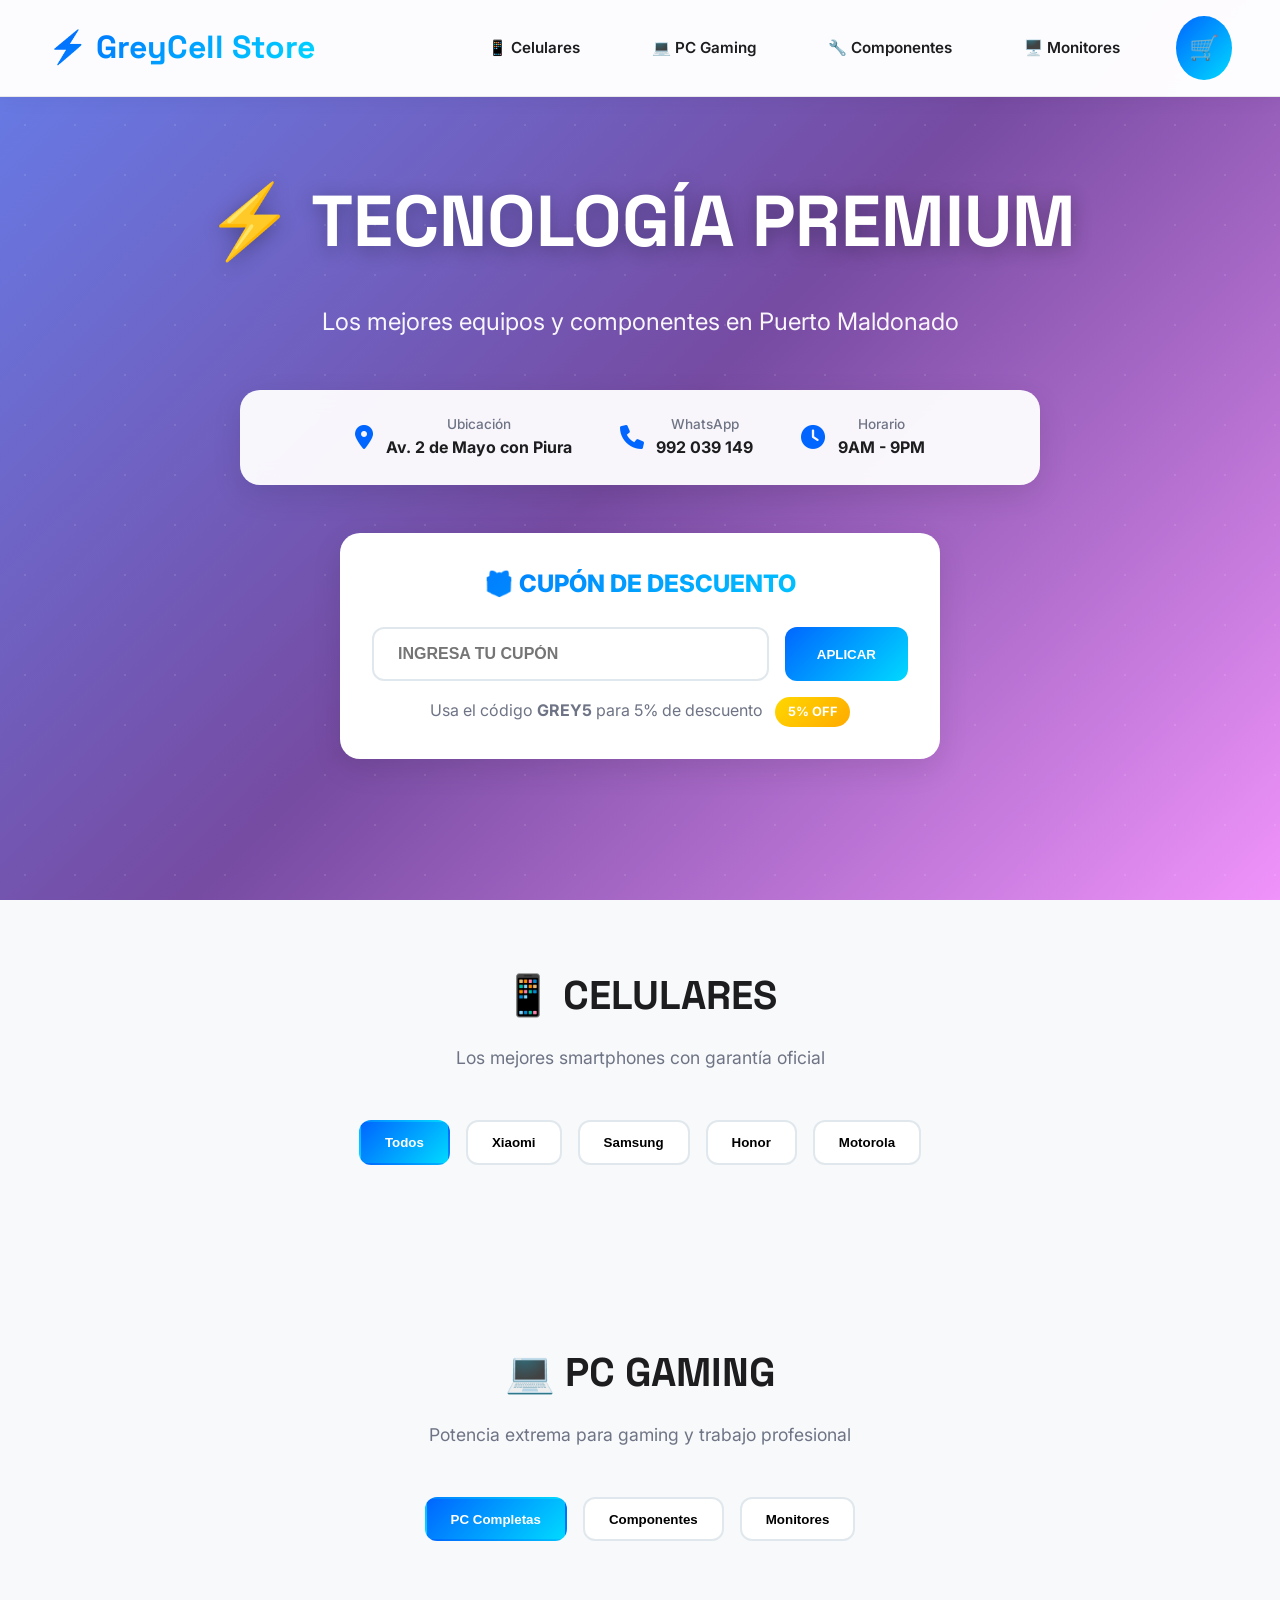
==== commit 995b9722: "index.html" ====
--- a/index.html
+++ b/index.html
@@ -3,231 +3,1639 @@
 <head>
     <meta charset="UTF-8">
     <meta name="viewport" content="width=device-width, initial-scale=1.0">
-    <title>⚡ GreyCell Store - La Mejor Tienda de Tecnología</title>
+    <title>⚡ GreyCell Store Pro - Tu Tienda de Tecnología Premium</title>
+    <link rel="stylesheet" href="https://cdnjs.cloudflare.com/ajax/libs/font-awesome/6.0.0/css/all.min.css">
     <style>
-        @import url('https://fonts.googleapis.com/css2?family=Inter:wght@400;500;600;700;800;900&display=swap');
-        *{margin:0;padding:0;box-sizing:border-box}
-        body{font-family:'Inter',-apple-system,sans-serif;background:#f8f9fa;color:#1d1d1f;line-height:1.6;overflow-x:hidden}
-        .header{background:rgba(255,255,255,0.95);backdrop-filter:blur(20px);position:fixed;top:0;left:0;right:0;z-index:9999;border-bottom:1px solid rgba(0,0,0,0.08);box-shadow:0 2px 20px rgba(0,0,0,0.05)}
-        .header-content{max-width:1400px;margin:0 auto;padding:1rem 3rem;display:flex;justify-content:space-between;align-items:center}
-        .logo{font-size:1.8rem;font-weight:800;color:#0066ff;cursor:pointer;transition:transform 0.3s}
-        .logo:hover{transform:scale(1.05)}
-        .nav{display:flex;gap:2.5rem;align-items:center}
-        .nav-link{color:#1d1d1f;text-decoration:none;font-size:0.95rem;font-weight:600;padding:0.5rem 0;position:relative;cursor:pointer;transition:all 0.3s}
-        .nav-link::after{content:'';position:absolute;bottom:0;left:0;width:0;height:3px;background:linear-gradient(90deg,#0066ff,#00d9ff);transition:width 0.3s}
-        .nav-link:hover::after,.nav-link.active::after{width:100%}
-        .cart-icon{position:relative;font-size:1.5rem;cursor:pointer;padding:0.8rem;background:linear-gradient(135deg,#0066ff,#00d9ff);border-radius:50%;color:white;transition:all 0.3s}
-        .cart-icon:hover{transform:scale(1.1) rotate(5deg);box-shadow:0 8px 25px rgba(0,102,255,0.4)}
-        .cart-count{position:absolute;top:-5px;right:-5px;background:#ff3b5c;color:white;border-radius:50%;width:22px;height:22px;display:none;align-items:center;justify-content:center;font-size:0.7rem;font-weight:700;animation:pulse 2s infinite}
-        @keyframes pulse{0%,100%{transform:scale(1)}50%{transform:scale(1.1)}}
-        .hero{min-height:100vh;background:linear-gradient(135deg,#667eea 0%,#764ba2 50%,#f093fb 100%);padding-top:100px;padding-bottom:4rem;position:relative}
-        .hero-content{max-width:1400px;margin:0 auto;padding:0 3rem 3rem 3rem;text-align:center;position:relative}
-        .hero-title{font-size:4rem;font-weight:900;color:white;margin-bottom:1rem;text-shadow:0 4px 20px rgba(0,0,0,0.3);animation:fadeInUp 0.8s ease}
-        @keyframes fadeInUp{from{opacity:0;transform:translateY(30px)}to{opacity:1;transform:translateY(0)}}
-        .hero-subtitle{font-size:1.5rem;color:rgba(255,255,255,0.95);margin-bottom:3rem;animation:fadeInUp 0.8s ease 0.2s both}
-        .hero-cta{display:flex;gap:1.5rem;justify-content:center;margin-bottom:4rem;animation:fadeInUp 0.8s ease 0.4s both}
-        .cta-btn{padding:1.2rem 3rem;font-size:1.1rem;font-weight:700;border:none;border-radius:50px;cursor:pointer;transition:all 0.3s}
-        .cta-primary{background:white;color:#667eea;box-shadow:0 10px 30px rgba(0,0,0,0.2)}
-        .cta-primary:hover{transform:translateY(-3px) scale(1.05)}
-        .cta-secondary{background:transparent;color:white;border:3px solid white}
-        .cta-secondary:hover{background:white;color:#667eea}
-        .ofertas-grid{display:grid;grid-template-columns:repeat(auto-fit,minmax(300px,1fr));gap:2rem;max-width:1400px;margin:0 auto;animation:fadeInUp 0.8s ease 0.6s both}
-        .offer-card{background:white;border-radius:24px;padding:2rem;box-shadow:0 15px 40px rgba(0,0,0,0.2);transition:all 0.4s;position:relative;cursor:pointer}
-        .offer-card:hover{transform:translateY(-12px) scale(1.02);box-shadow:0 25px 60px rgba(0,0,0,0.3)}
-        .offer-badge{position:absolute;top:1.5rem;right:1.5rem;background:linear-gradient(135deg,#ff3b5c,#ff6b6b);color:white;padding:0.5rem 1rem;border-radius:50px;font-weight:700;font-size:0.85rem;z-index:10}
-        .pc-badge{background:linear-gradient(135deg,#ff00cc,#3333ff)}
-        .offer-image{width:100%;height:180px;background:linear-gradient(135deg,#f5f7fa,#c3cfe2);border-radius:16px;display:flex;align-items:center;justify-content:center;margin-bottom:1.5rem;overflow:hidden}
-        .offer-image img{width:100%;height:100%;object-fit:contain}
-        .offer-name{font-size:1.3rem;font-weight:700;margin-bottom:0.5rem}
-        .offer-specs{font-size:0.9rem;color:#6e7485;margin-bottom:1rem}
-        .offer-price{display:flex;align-items:center;gap:0.8rem;margin:1.5rem 0}
-        .price-old{font-size:1.1rem;color:#6e7485;text-decoration:line-through}
-        .price-new{font-size:2.2rem;font-weight:900;color:#0066ff}
-        .offer-actions{display:grid;grid-template-columns:2fr 1fr;gap:0.8rem}
-        .btn{padding:0.9rem;border:none;border-radius:12px;font-weight:700;font-size:0.9rem;cursor:pointer;transition:all 0.3s}
-        .btn-primary{background:linear-gradient(135deg,#0066ff,#00d9ff);color:white}
-        .btn-primary:hover{transform:translateY(-2px)}
-        .btn-secondary{background:white;color:#0066ff;border:2px solid #0066ff}
-        .btn-secondary:hover{background:#0066ff;color:white}
-        section{max-width:1400px;margin:4rem auto;padding:0 3rem;display:none}
-        section.active{display:block;animation:fadeIn 0.5s ease}
-        @keyframes fadeIn{from{opacity:0}to{opacity:1}}
-        .section-header{text-align:center;margin-bottom:3rem}
-        .section-title{font-size:3rem;font-weight:900;margin-bottom:0.5rem;background:linear-gradient(135deg,#667eea,#764ba2);-webkit-background-clip:text;-webkit-text-fill-color:transparent}
-        .section-subtitle{font-size:1.2rem;color:#6e7485}
-        .filters{display:flex;justify-content:center;gap:1rem;margin:3rem 0;flex-wrap:wrap}
-        .filter-btn{padding:0.8rem 1.8rem;background:white;border:2px solid #e0e0e0;color:#1d1d1f;border-radius:50px;cursor:pointer;font-weight:600;font-size:0.95rem;transition:all 0.3s}
-        .filter-btn:hover{transform:translateY(-2px)}
-        .filter-btn.active{background:linear-gradient(135deg,#0066ff,#00d9ff);color:white;border-color:transparent}
-        .products-grid{display:grid;grid-template-columns:repeat(auto-fill,minmax(280px,1fr));gap:2rem}
-        .product-card{background:white;border-radius:20px;padding:1.5rem;box-shadow:0 4px 20px rgba(0,0,0,0.08);transition:all 0.4s;cursor:pointer;position:relative}
-        .product-card:hover{transform:translateY(-8px);box-shadow:0 12px 40px rgba(0,0,0,0.15)}
-        .product-badge{position:absolute;top:1rem;left:1rem;background:linear-gradient(135deg,#ff3b5c,#ff6b6b);color:white;padding:0.3rem 0.8rem;border-radius:50px;font-weight:700;font-size:0.7rem;z-index:10}
-        .badge-registered{background:linear-gradient(135deg,#00d2ff,#3a7bd5);top:3.3rem}
-        .product-image{width:100%;height:150px;background:linear-gradient(135deg,#f8f9fa,#e3f2fd);border-radius:12px;display:flex;align-items:center;justify-content:center;margin-bottom:1rem;overflow:hidden}
-        .product-image img{width:100%;height:100%;object-fit:contain}
-        .product-brand{font-size:0.85rem;font-weight:700;color:#0066ff;text-transform:uppercase;margin-bottom:0.5rem}
-        .product-name{font-size:1.1rem;font-weight:700;margin-bottom:0.8rem;min-height:2.5rem}
-        .product-specs{background:#f8f9fa;border-radius:12px;padding:0.8rem;margin:0.8rem 0;font-size:0.85rem}
-        .spec-row{display:flex;justify-content:space-between;padding:0.3rem 0}
-        .spec-label{color:#6e7485}
-        .spec-value{font-weight:700}
-        .product-price{font-size:1.8rem;font-weight:900;color:#0066ff;margin:1rem 0}
-        .old-price{font-size:1rem;color:#6e7485;text-decoration:line-through;margin-right:0.5rem}
-        .product-actions{display:grid;grid-template-columns:2fr 1fr;gap:0.6rem}
-        .coupon-section{background:linear-gradient(135deg,#667eea,#764ba2);border-radius:24px;padding:2.5rem;margin:3rem auto;max-width:600px;text-align:center}
-        .coupon-title{font-size:2rem;font-weight:900;color:white;margin-bottom:1rem}
-        .coupon-subtitle{color:rgba(255,255,255,0.9);margin-bottom:2rem}
-        .coupon-input-group{display:flex;gap:1rem}
-        .coupon-input{flex:1;padding:1rem;border:none;border-radius:12px;font-size:1rem;font-weight:600;text-transform:uppercase}
-        .coupon-apply{padding:1rem 2rem;background:white;color:#0066ff;border:none;border-radius:12px;font-weight:700;cursor:pointer}
-        .coupon-message{color:white;font-weight:600;margin-top:1rem;padding:0.8rem;border-radius:8px;display:none}
-        .coupon-message.success{background:rgba(0,255,136,0.3);display:block}
-        .coupon-message.error{background:rgba(255,59,92,0.3);display:block}
-        .cart-modal{display:none;position:fixed;top:0;left:0;right:0;bottom:0;background:rgba(0,0,0,0.7);backdrop-filter:blur(10px);z-index:100000}
-        .cart-content{position:absolute;top:50%;left:50%;transform:translate(-50%,-50%);background:white;border-radius:24px;padding:2.5rem;max-width:600px;width:90%;max-height:85vh;overflow-y:auto}
-        .close-modal{position:absolute;top:1.5rem;right:1.5rem;font-size:1.8rem;cursor:pointer;color:#6e7485}
-        .cart-title{font-size:2.2rem;font-weight:900;margin-bottom:2rem;background:linear-gradient(135deg,#667eea,#764ba2);-webkit-background-clip:text;-webkit-text-fill-color:transparent}
-        .cart-item{background:#f8f9fa;padding:1.2rem;border-radius:14px;margin-bottom:1rem;display:flex;justify-content:space-between;align-items:center}
-        .cart-item-name{font-weight:700}
-        .cart-item-price{color:#0066ff;font-weight:700}
-        .remove-btn{background:linear-gradient(135deg,#ff3b5c,#ff6b6b);color:white;border:none;padding:0.6rem 1.2rem;border-radius:8px;cursor:pointer}
-        .cart-total{text-align:center;font-size:2.2rem;font-weight:900;margin:2rem 0;padding:1.5rem 0;border-top:2px solid #f8f9fa;color:#0066ff}
-        .discount-amount{font-size:1.2rem;color:#00ff88;text-align:center}
-        .checkout-btn{width:100%;padding:1.3rem;background:linear-gradient(135deg,#00ff88,#00d9ff);color:white;border:none;border-radius:14px;font-weight:700;font-size:1.1rem;cursor:pointer}
-        .footer{background:linear-gradient(135deg,#1e1e2e,#2d1b69);color:white;padding:4rem 3rem 2rem;text-align:center;margin-top:6rem}
-        .footer-logo{font-size:2.5rem;font-weight:900;margin-bottom:2rem}
-        .whatsapp-btn{display:inline-block;background:linear-gradient(135deg,#00ff88,#00d9ff);color:white;padding:1.2rem 3rem;border-radius:50px;text-decoration:none;font-weight:700;margin:2rem 0}
-        .notification{position:fixed;top:100px;right:30px;background:white;padding:1rem 1.5rem;border-radius:14px;box-shadow:0 8px 30px rgba(0,0,0,0.2);z-index:100001;animation:slideInRight 0.4s,slideOutRight 0.4s 2.6s;border-left:4px solid}
-        @keyframes slideInRight{from{transform:translateX(400px)}to{transform:translateX(0)}}
-        @keyframes slideOutRight{to{transform:translateX(400px)}}
-        @media (max-width:768px){.hero-title{font-size:2.5rem}.nav{display:none}.products-grid{grid-template-columns:1fr}.ofertas-grid{grid-template-columns:1fr}.coupon-input-group{flex-direction:column}}
+        @import url('https://fonts.googleapis.com/css2?family=Inter:wght@400;500;600;700;800;900&family=Space+Grotesk:wght@500;700&display=swap');
+        
+        :root {
+            --primary: #0066ff;
+            --secondary: #00d9ff;
+            --success: #00ff88;
+            --danger: #ff3b5c;
+            --warning: #ffaa00;
+            --dark: #1d1d1f;
+            --light: #f8f9fa;
+            --gradient: linear-gradient(135deg, #0066ff, #00d9ff);
+            --shadow: 0 10px 30px rgba(0,0,0,0.1);
+            --shadow-hover: 0 20px 40px rgba(0,102,255,0.2);
+        }
+        
+        * {
+            margin: 0;
+            padding: 0;
+            box-sizing: border-box;
+        }
+        
+        body {
+            font-family: 'Inter', -apple-system, sans-serif;
+            background: var(--light);
+            color: var(--dark);
+            line-height: 1.6;
+            overflow-x: hidden;
+        }
+        
+        /* Animaciones */
+        @keyframes fadeInUp {
+            from {
+                opacity: 0;
+                transform: translateY(30px);
+            }
+            to {
+                opacity: 1;
+                transform: translateY(0);
+            }
+        }
+        
+        @keyframes slideInLeft {
+            from {
+                opacity: 0;
+                transform: translateX(-50px);
+            }
+            to {
+                opacity: 1;
+                transform: translateX(0);
+            }
+        }
+        
+        @keyframes pulse {
+            0%, 100% { transform: scale(1); }
+            50% { transform: scale(1.05); }
+        }
+        
+        @keyframes glow {
+            0%, 100% { box-shadow: 0 0 5px var(--primary); }
+            50% { box-shadow: 0 0 20px var(--primary), 0 0 30px var(--secondary); }
+        }
+        
+        @keyframes float {
+            0%, 100% { transform: translateY(0px); }
+            50% { transform: translateY(-10px); }
+        }
+        
+        /* Header Mejorado */
+        .header {
+            background: rgba(255,255,255,0.98);
+            backdrop-filter: blur(20px);
+            position: fixed;
+            top: 0;
+            left: 0;
+            right: 0;
+            z-index: 9999;
+            border-bottom: 1px solid rgba(0,0,0,0.08);
+            box-shadow: 0 2px 20px rgba(0,0,0,0.05);
+            animation: slideInLeft 0.5s ease;
+        }
+        
+        .header-content {
+            max-width: 1400px;
+            margin: 0 auto;
+            padding: 1rem 3rem;
+            display: flex;
+            justify-content: space-between;
+            align-items: center;
+        }
+        
+        .logo {
+            font-size: 2rem;
+            font-weight: 900;
+            background: var(--gradient);
+            -webkit-background-clip: text;
+            -webkit-text-fill-color: transparent;
+            cursor: pointer;
+            transition: all 0.3s;
+            font-family: 'Space Grotesk', sans-serif;
+        }
+        
+        .logo:hover {
+            transform: scale(1.05) rotate(-2deg);
+        }
+        
+        .nav {
+            display: flex;
+            gap: 2.5rem;
+            align-items: center;
+        }
+        
+        .nav-link {
+            color: var(--dark);
+            text-decoration: none;
+            font-size: 0.95rem;
+            font-weight: 600;
+            padding: 0.5rem 1rem;
+            position: relative;
+            cursor: pointer;
+            transition: all 0.3s;
+            border-radius: 8px;
+        }
+        
+        .nav-link:hover {
+            background: var(--gradient);
+            color: white;
+            transform: translateY(-2px);
+        }
+        
+        .cart-icon {
+            position: relative;
+            font-size: 1.5rem;
+            cursor: pointer;
+            padding: 0.8rem;
+            background: var(--gradient);
+            border-radius: 50%;
+            color: white;
+            transition: all 0.3s;
+            animation: float 3s ease-in-out infinite;
+        }
+        
+        .cart-icon:hover {
+            transform: scale(1.1) rotate(5deg);
+            box-shadow: var(--shadow-hover);
+        }
+        
+        .cart-count {
+            position: absolute;
+            top: -5px;
+            right: -5px;
+            background: var(--danger);
+            color: white;
+            border-radius: 50%;
+            width: 24px;
+            height: 24px;
+            display: none;
+            align-items: center;
+            justify-content: center;
+            font-size: 0.75rem;
+            font-weight: 700;
+            animation: pulse 2s infinite;
+        }
+        
+        /* Hero Section Mejorado */
+        .hero {
+            min-height: 100vh;
+            background: linear-gradient(135deg, #667eea 0%, #764ba2 50%, #f093fb 100%);
+            padding-top: 100px;
+            position: relative;
+            overflow: hidden;
+        }
+        
+        .hero::before {
+            content: '';
+            position: absolute;
+            width: 200%;
+            height: 200%;
+            background: radial-gradient(circle, rgba(255,255,255,0.1) 1px, transparent 1px);
+            background-size: 50px 50px;
+            animation: float 20s linear infinite;
+        }
+        
+        .hero-content {
+            max-width: 1400px;
+            margin: 0 auto;
+            padding: 4rem 3rem;
+            text-align: center;
+            position: relative;
+            z-index: 1;
+        }
+        
+        .hero-title {
+            font-size: 4.5rem;
+            font-weight: 900;
+            color: white;
+            margin-bottom: 1.5rem;
+            text-shadow: 0 4px 20px rgba(0,0,0,0.3);
+            animation: fadeInUp 0.8s ease;
+            font-family: 'Space Grotesk', sans-serif;
+        }
+        
+        .hero-subtitle {
+            font-size: 1.5rem;
+            color: rgba(255,255,255,0.95);
+            margin-bottom: 3rem;
+            animation: fadeInUp 0.8s ease 0.2s both;
+        }
+        
+        /* Información de Tienda */
+        .store-info {
+            background: rgba(255,255,255,0.95);
+            backdrop-filter: blur(10px);
+            padding: 1.5rem 2rem;
+            border-radius: 20px;
+            margin: 2rem auto;
+            max-width: 800px;
+            box-shadow: var(--shadow);
+            animation: fadeInUp 0.8s ease 0.4s both;
+            display: flex;
+            justify-content: center;
+            gap: 3rem;
+            align-items: center;
+        }
+        
+        .store-info-item {
+            display: flex;
+            align-items: center;
+            gap: 0.8rem;
+        }
+        
+        .store-info-item i {
+            font-size: 1.5rem;
+            color: var(--primary);
+        }
+        
+        .store-info-text {
+            display: flex;
+            flex-direction: column;
+        }
+        
+        .store-info-label {
+            font-size: 0.85rem;
+            color: #6e7485;
+            font-weight: 500;
+        }
+        
+        .store-info-value {
+            font-size: 1rem;
+            font-weight: 700;
+            color: var(--dark);
+        }
+        
+        /* Cupones Mejorados */
+        .coupon-section {
+            background: white;
+            padding: 2rem;
+            border-radius: 20px;
+            margin: 3rem auto;
+            max-width: 600px;
+            box-shadow: var(--shadow);
+            animation: fadeInUp 0.8s ease 0.6s both;
+        }
+        
+        .coupon-title {
+            font-size: 1.5rem;
+            font-weight: 800;
+            margin-bottom: 1.5rem;
+            text-align: center;
+            background: var(--gradient);
+            -webkit-background-clip: text;
+            -webkit-text-fill-color: transparent;
+        }
+        
+        .coupon-input-group {
+            display: flex;
+            gap: 1rem;
+            margin-bottom: 1rem;
+        }
+        
+        .coupon-input {
+            flex: 1;
+            padding: 1rem 1.5rem;
+            border: 2px solid #e1e8ed;
+            border-radius: 12px;
+            font-size: 1rem;
+            font-weight: 600;
+            text-transform: uppercase;
+            transition: all 0.3s;
+        }
+        
+        .coupon-input:focus {
+            outline: none;
+            border-color: var(--primary);
+            box-shadow: 0 0 0 4px rgba(0,102,255,0.1);
+        }
+        
+        .btn-apply-coupon {
+            padding: 1rem 2rem;
+            background: var(--gradient);
+            color: white;
+            border: none;
+            border-radius: 12px;
+            font-weight: 700;
+            cursor: pointer;
+            transition: all 0.3s;
+        }
+        
+        .btn-apply-coupon:hover {
+            transform: translateY(-2px);
+            box-shadow: var(--shadow-hover);
+        }
+        
+        .coupon-badge {
+            display: inline-block;
+            background: linear-gradient(135deg, #ffd700, #ffaa00);
+            color: white;
+            padding: 0.3rem 0.8rem;
+            border-radius: 20px;
+            font-size: 0.8rem;
+            font-weight: 700;
+            margin-left: 0.5rem;
+            animation: pulse 2s infinite;
+        }
+        
+        /* Product Cards Mejoradas */
+        .product-card {
+            background: white;
+            border-radius: 20px;
+            overflow: hidden;
+            box-shadow: var(--shadow);
+            transition: all 0.3s;
+            cursor: pointer;
+            position: relative;
+            animation: fadeInUp 0.6s ease;
+        }
+        
+        .product-card:hover {
+            transform: translateY(-10px);
+            box-shadow: var(--shadow-hover);
+        }
+        
+        .product-badge {
+            position: absolute;
+            top: 1rem;
+            left: 1rem;
+            background: var(--danger);
+            color: white;
+            padding: 0.4rem 0.8rem;
+            border-radius: 20px;
+            font-size: 0.75rem;
+            font-weight: 700;
+            z-index: 10;
+            animation: pulse 2s infinite;
+        }
+        
+        .product-discount-badge {
+            position: absolute;
+            top: 1rem;
+            right: 1rem;
+            background: var(--success);
+            color: white;
+            padding: 0.4rem 0.8rem;
+            border-radius: 20px;
+            font-size: 0.75rem;
+            font-weight: 700;
+            z-index: 10;
+        }
+        
+        .product-image {
+            width: 100%;
+            height: 200px;
+            display: flex;
+            align-items: center;
+            justify-content: center;
+            background: linear-gradient(135deg, #f5f7fa, #e9ecef);
+            font-size: 4rem;
+            position: relative;
+            overflow: hidden;
+        }
+        
+        .product-image img {
+            width: 100%;
+            height: 100%;
+            object-fit: contain;
+            transition: transform 0.3s;
+        }
+        
+        .product-card:hover .product-image img {
+            transform: scale(1.1);
+        }
+        
+        .product-info {
+            padding: 1.5rem;
+        }
+        
+        .product-brand {
+            color: var(--primary);
+            font-size: 0.85rem;
+            font-weight: 700;
+            text-transform: uppercase;
+            margin-bottom: 0.5rem;
+        }
+        
+        .product-name {
+            font-size: 1.1rem;
+            font-weight: 700;
+            color: var(--dark);
+            margin-bottom: 1rem;
+            min-height: 2.5rem;
+        }
+        
+        .product-specs {
+            display: flex;
+            flex-wrap: wrap;
+            gap: 0.5rem;
+            margin-bottom: 1rem;
+        }
+        
+        .spec-tag {
+            background: #f0f4f8;
+            padding: 0.3rem 0.8rem;
+            border-radius: 8px;
+            font-size: 0.8rem;
+            font-weight: 600;
+            color: #4a5568;
+        }
+        
+        .product-price-section {
+            display: flex;
+            align-items: center;
+            gap: 1rem;
+            margin-bottom: 1rem;
+        }
+        
+        .product-price {
+            font-size: 1.5rem;
+            font-weight: 900;
+            color: var(--dark);
+        }
+        
+        .old-price {
+            font-size: 1.1rem;
+            color: #6e7485;
+            text-decoration: line-through;
+        }
+        
+        .product-actions {
+            display: flex;
+            gap: 0.8rem;
+        }
+        
+        .btn {
+            flex: 1;
+            padding: 0.8rem 1.2rem;
+            border: none;
+            border-radius: 12px;
+            font-weight: 700;
+            cursor: pointer;
+            transition: all 0.3s;
+            font-size: 0.9rem;
+            display: flex;
+            align-items: center;
+            justify-content: center;
+            gap: 0.5rem;
+        }
+        
+        .btn-primary {
+            background: var(--gradient);
+            color: white;
+        }
+        
+        .btn-primary:hover {
+            transform: translateY(-2px);
+            box-shadow: 0 5px 15px rgba(0,102,255,0.3);
+        }
+        
+        .btn-secondary {
+            background: #f0f4f8;
+            color: var(--dark);
+        }
+        
+        .btn-secondary:hover {
+            background: #e2e8f0;
+            transform: translateY(-2px);
+        }
+        
+        /* Modal de Opciones de Compra */
+        .purchase-modal {
+            display: none;
+            position: fixed;
+            z-index: 10000;
+            left: 0;
+            top: 0;
+            width: 100%;
+            height: 100%;
+            background: rgba(0,0,0,0.7);
+            animation: fadeIn 0.3s;
+        }
+        
+        .purchase-modal-content {
+            background: white;
+            margin: 5% auto;
+            padding: 2rem;
+            width: 90%;
+            max-width: 600px;
+            border-radius: 20px;
+            position: relative;
+            animation: slideInUp 0.4s;
+        }
+        
+        .purchase-modal-header {
+            margin-bottom: 2rem;
+            text-align: center;
+        }
+        
+        .purchase-modal-title {
+            font-size: 1.8rem;
+            font-weight: 800;
+            color: var(--dark);
+            margin-bottom: 0.5rem;
+        }
+        
+        .purchase-modal-subtitle {
+            color: #6e7485;
+            font-size: 1rem;
+        }
+        
+        .purchase-options {
+            display: flex;
+            flex-direction: column;
+            gap: 1rem;
+            margin-bottom: 2rem;
+        }
+        
+        .purchase-option {
+            background: #f8f9fa;
+            padding: 1.5rem;
+            border-radius: 15px;
+            cursor: pointer;
+            transition: all 0.3s;
+            border: 2px solid transparent;
+        }
+        
+        .purchase-option:hover {
+            border-color: var(--primary);
+            transform: translateX(5px);
+            box-shadow: var(--shadow);
+        }
+        
+        .purchase-option.selected {
+            border-color: var(--primary);
+            background: linear-gradient(135deg, rgba(0,102,255,0.05), rgba(0,217,255,0.05));
+        }
+        
+        .purchase-option-header {
+            display: flex;
+            align-items: center;
+            gap: 1rem;
+            margin-bottom: 0.5rem;
+        }
+        
+        .purchase-option-icon {
+            width: 40px;
+            height: 40px;
+            background: var(--gradient);
+            border-radius: 10px;
+            display: flex;
+            align-items: center;
+            justify-content: center;
+            color: white;
+            font-size: 1.2rem;
+        }
+        
+        .purchase-option-title {
+            font-size: 1.1rem;
+            font-weight: 700;
+            color: var(--dark);
+        }
+        
+        .purchase-option-description {
+            color: #6e7485;
+            font-size: 0.9rem;
+            margin-left: 3.3rem;
+        }
+        
+        .delivery-address {
+            display: none;
+            margin-top: 1rem;
+            margin-left: 3.3rem;
+        }
+        
+        .delivery-input {
+            width: 100%;
+            padding: 0.8rem;
+            border: 2px solid #e1e8ed;
+            border-radius: 10px;
+            font-size: 0.95rem;
+            transition: all 0.3s;
+        }
+        
+        .delivery-input:focus {
+            outline: none;
+            border-color: var(--primary);
+            box-shadow: 0 0 0 4px rgba(0,102,255,0.1);
+        }
+        
+        .purchase-modal-footer {
+            display: flex;
+            gap: 1rem;
+        }
+        
+        .btn-confirm-purchase {
+            flex: 1;
+            padding: 1rem 2rem;
+            background: var(--gradient);
+            color: white;
+            border: none;
+            border-radius: 12px;
+            font-weight: 700;
+            cursor: pointer;
+            transition: all 0.3s;
+            font-size: 1.1rem;
+        }
+        
+        .btn-confirm-purchase:hover {
+            transform: translateY(-2px);
+            box-shadow: var(--shadow-hover);
+        }
+        
+        .btn-cancel-purchase {
+            flex: 1;
+            padding: 1rem 2rem;
+            background: #f0f4f8;
+            color: var(--dark);
+            border: none;
+            border-radius: 12px;
+            font-weight: 700;
+            cursor: pointer;
+            transition: all 0.3s;
+            font-size: 1.1rem;
+        }
+        
+        .btn-cancel-purchase:hover {
+            background: #e2e8f0;
+        }
+        
+        /* Cart Modal Mejorado */
+        .cart-modal {
+            display: none;
+            position: fixed;
+            z-index: 10000;
+            left: 0;
+            top: 0;
+            width: 100%;
+            height: 100%;
+            background: rgba(0,0,0,0.7);
+            animation: fadeIn 0.3s;
+        }
+        
+        .cart-content {
+            background: white;
+            margin: 5% auto;
+            padding: 2rem;
+            width: 90%;
+            max-width: 500px;
+            border-radius: 20px;
+            position: relative;
+            animation: slideInUp 0.4s;
+        }
+        
+        .cart-header {
+            display: flex;
+            justify-content: space-between;
+            align-items: center;
+            margin-bottom: 2rem;
+            padding-bottom: 1rem;
+            border-bottom: 2px solid #f0f4f8;
+        }
+        
+        .cart-title {
+            font-size: 1.8rem;
+            font-weight: 800;
+            color: var(--dark);
+        }
+        
+        .close-btn {
+            background: none;
+            border: none;
+            font-size: 1.5rem;
+            cursor: pointer;
+            color: #6e7485;
+            transition: all 0.3s;
+        }
+        
+        .close-btn:hover {
+            color: var(--danger);
+            transform: rotate(90deg);
+        }
+        
+        .cart-item {
+            display: flex;
+            justify-content: space-between;
+            align-items: center;
+            padding: 1rem;
+            background: #f8f9fa;
+            border-radius: 12px;
+            margin-bottom: 1rem;
+            animation: slideInLeft 0.3s;
+        }
+        
+        .cart-item-info {
+            flex: 1;
+        }
+        
+        .cart-item-name {
+            font-weight: 700;
+            color: var(--dark);
+            margin-bottom: 0.3rem;
+        }
+        
+        .cart-item-price {
+            color: var(--primary);
+            font-weight: 600;
+        }
+        
+        .cart-item-discount {
+            color: var(--success);
+            font-size: 0.85rem;
+            font-weight: 600;
+        }
+        
+        .remove-btn {
+            background: var(--danger);
+            color: white;
+            border: none;
+            padding: 0.5rem 0.8rem;
+            border-radius: 8px;
+            cursor: pointer;
+            transition: all 0.3s;
+        }
+        
+        .remove-btn:hover {
+            transform: scale(1.1);
+            box-shadow: 0 5px 15px rgba(255,59,92,0.3);
+        }
+        
+        .cart-summary {
+            background: linear-gradient(135deg, #f8f9fa, #e9ecef);
+            padding: 1.5rem;
+            border-radius: 15px;
+            margin-top: 1.5rem;
+        }
+        
+        .cart-summary-row {
+            display: flex;
+            justify-content: space-between;
+            margin-bottom: 0.8rem;
+            font-size: 0.95rem;
+        }
+        
+        .cart-summary-label {
+            color: #6e7485;
+        }
+        
+        .cart-summary-value {
+            font-weight: 700;
+            color: var(--dark);
+        }
+        
+        .cart-total {
+            display: flex;
+            justify-content: space-between;
+            padding-top: 1rem;
+            border-top: 2px solid #dee2e6;
+            font-size: 1.3rem;
+            font-weight: 800;
+        }
+        
+        .cart-total-value {
+            color: var(--primary);
+        }
+        
+        /* Sections */
+        .section {
+            padding: 4rem 3rem;
+            max-width: 1400px;
+            margin: 0 auto;
+        }
+        
+        .section-header {
+            text-align: center;
+            margin-bottom: 3rem;
+        }
+        
+        .section-title {
+            font-size: 2.5rem;
+            font-weight: 900;
+            color: var(--dark);
+            margin-bottom: 1rem;
+            font-family: 'Space Grotesk', sans-serif;
+        }
+        
+        .section-subtitle {
+            color: #6e7485;
+            font-size: 1.1rem;
+        }
+        
+        .filters {
+            display: flex;
+            justify-content: center;
+            gap: 1rem;
+            margin-bottom: 3rem;
+            flex-wrap: wrap;
+        }
+        
+        .filter-btn {
+            padding: 0.8rem 1.5rem;
+            background: white;
+            border: 2px solid #e1e8ed;
+            border-radius: 12px;
+            font-weight: 600;
+            cursor: pointer;
+            transition: all 0.3s;
+        }
+        
+        .filter-btn:hover {
+            border-color: var(--primary);
+            transform: translateY(-2px);
+            box-shadow: var(--shadow);
+        }
+        
+        .filter-btn.active {
+            background: var(--gradient);
+            color: white;
+            border-color: transparent;
+        }
+        
+        .products-grid {
+            display: grid;
+            grid-template-columns: repeat(auto-fill, minmax(280px, 1fr));
+            gap: 2rem;
+        }
+        
+        /* Notifications */
+        .notification {
+            position: fixed;
+            bottom: 2rem;
+            right: 2rem;
+            background: white;
+            padding: 1rem 1.5rem;
+            border-radius: 12px;
+            box-shadow: var(--shadow);
+            border-left: 4px solid var(--success);
+            animation: slideInRight 0.3s;
+            z-index: 10000;
+        }
+        
+        @keyframes fadeIn {
+            from { opacity: 0; }
+            to { opacity: 1; }
+        }
+        
+        @keyframes slideInUp {
+            from {
+                transform: translateY(30px);
+                opacity: 0;
+            }
+            to {
+                transform: translateY(0);
+                opacity: 1;
+            }
+        }
+        
+        @keyframes slideInRight {
+            from {
+                transform: translateX(100%);
+                opacity: 0;
+            }
+            to {
+                transform: translateX(0);
+                opacity: 1;
+            }
+        }
+        
+        /* Responsive */
+        @media (max-width: 768px) {
+            .hero-title {
+                font-size: 2.5rem;
+            }
+            
+            .store-info {
+                flex-direction: column;
+                gap: 1.5rem;
+            }
+            
+            .header-content {
+                padding: 1rem;
+            }
+            
+            .nav {
+                display: none;
+            }
+            
+            .section {
+                padding: 2rem 1rem;
+            }
+            
+            .products-grid {
+                grid-template-columns: repeat(auto-fill, minmax(150px, 1fr));
+                gap: 1rem;
+            }
+        }
     </style>
 </head>
 <body>
-    <div class="header">
+    <!-- Header -->
+    <header class="header">
         <div class="header-content">
-            <div class="logo" onclick="showHome()">⚡ GreyCell</div>
+            <div class="logo">⚡ GreyCell Store</div>
             <nav class="nav">
-                <a class="nav-link" onclick="showSection('celulares')" id="nav-celulares">📱 Celulares</a>
-                <a class="nav-link" onclick="showSection('computadoras')" id="nav-computadoras">💻 Computadoras</a>
+                <a href="#celulares" class="nav-link">📱 Celulares</a>
+                <a href="#pcs" class="nav-link">💻 PC Gaming</a>
+                <a href="#componentes" class="nav-link">🔧 Componentes</a>
+                <a href="#monitores" class="nav-link">🖥️ Monitores</a>
+                <div class="cart-icon" onclick="toggleCart()">
+                    🛒
+                    <span id="cart-count" class="cart-count">0</span>
+                </div>
             </nav>
-            <div class="cart-icon" onclick="toggleCart()">🛒<span class="cart-count" id="cart-count">0</span></div>
         </div>
-    </div>
-
-    <div class="hero" id="hero-section">
+    </header>
+
+    <!-- Hero Section -->
+    <section class="hero">
         <div class="hero-content">
-            <h1 class="hero-title">Las Mejores Ofertas<br>en Tecnología 🔥</h1>
-            <p class="hero-subtitle">PCs Gaming y Celulares Premium</p>
-            <div class="hero-cta">
-                <button class="cta-btn cta-primary" onclick="showSection('celulares')">📱 Ver Celulares</button>
-                <button class="cta-btn cta-secondary" onclick="showSection('computadoras')">💻 Ver Computadoras</button>
+            <h1 class="hero-title">⚡ TECNOLOGÍA PREMIUM</h1>
+            <p class="hero-subtitle">Los mejores equipos y componentes en Puerto Maldonado</p>
+            
+            <!-- Store Info -->
+            <div class="store-info">
+                <div class="store-info-item">
+                    <i class="fas fa-map-marker-alt"></i>
+                    <div class="store-info-text">
+                        <span class="store-info-label">Ubicación</span>
+                        <span class="store-info-value">Av. 2 de Mayo con Piura</span>
+                    </div>
+                </div>
+                <div class="store-info-item">
+                    <i class="fas fa-phone"></i>
+                    <div class="store-info-text">
+                        <span class="store-info-label">WhatsApp</span>
+                        <span class="store-info-value">992 039 149</span>
+                    </div>
+                </div>
+                <div class="store-info-item">
+                    <i class="fas fa-clock"></i>
+                    <div class="store-info-text">
+                        <span class="store-info-label">Horario</span>
+                        <span class="store-info-value">9AM - 9PM</span>
+                    </div>
+                </div>
+            </div>
+
+            <!-- Coupon Section -->
+            <div class="coupon-section">
+                <h3 class="coupon-title">🎁 CUPÓN DE DESCUENTO</h3>
+                <div class="coupon-input-group">
+                    <input type="text" id="coupon-input" class="coupon-input" placeholder="INGRESA TU CUPÓN">
+                    <button class="btn-apply-coupon" onclick="applyCoupon()">APLICAR</button>
+                </div>
+                <div id="coupon-message"></div>
+                <p style="text-align:center;color:#6e7485;margin-top:1rem">
+                    Usa el código <strong>GREY5</strong> para 5% de descuento
+                    <span class="coupon-badge">5% OFF</span>
+                </p>
             </div>
         </div>
-        <div class="ofertas-grid" id="hero-ofertas"></div>
-        <div class="coupon-section">
-            <h3 class="coupon-title">🎁 Cupones</h3>
-            <p class="coupon-subtitle">Aplica a TODOS los productos</p>
-            <div class="coupon-input-group">
-                <input type="text" class="coupon-input" id="coupon-input" placeholder="CÓDIGO">
-                <button class="coupon-apply" onclick="applyCoupon()">Aplicar</button>
-            </div>
-            <div class="coupon-message" id="coupon-message"></div>
-            <p style="color:rgba(255,255,255,0.8);font-size:0.9rem;margin-top:1rem">GREYCELL10 (10%) • TECH2025 (15%) • GAMING (5%)</p>
+    </section>
+
+    <!-- Celulares Section -->
+    <section id="celulares" class="section">
+        <div class="section-header">
+            <h2 class="section-title">📱 CELULARES</h2>
+            <p class="section-subtitle">Los mejores smartphones con garantía oficial</p>
         </div>
-    </div>
-
-    <section id="celulares-section">
-        <div class="section-header">
-            <h2 class="section-title">📱 Todos los Celulares</h2>
-            <p class="section-subtitle">Encuentra tu smartphone</p>
-        </div>
+        
         <div class="filters">
             <button class="filter-btn active" data-brand="all">Todos</button>
+            <button class="filter-btn" data-brand="xiaomi">Xiaomi</button>
             <button class="filter-btn" data-brand="samsung">Samsung</button>
-            <button class="filter-btn" data-brand="redmi">Redmi</button>
-            <button class="filter-btn" data-brand="poco">Poco</button>
             <button class="filter-btn" data-brand="honor">Honor</button>
-            <button class="filter-btn" data-brand="realme">Realme</button>
             <button class="filter-btn" data-brand="motorola">Motorola</button>
-            <button class="filter-btn" data-brand="magic">Magic</button>
         </div>
-        <div class="products-grid" id="celulares-container"></div>
+        
+        <div id="celulares-container" class="products-grid"></div>
     </section>
 
-    <section id="computadoras-section">
+    <!-- PC Gaming Section -->
+    <section id="pcs" class="section">
         <div class="section-header">
-            <h2 class="section-title">💻 Computadoras</h2>
-            <p class="section-subtitle">PCs, Componentes y Monitores</p>
+            <h2 class="section-title">💻 PC GAMING</h2>
+            <p class="section-subtitle">Potencia extrema para gaming y trabajo profesional</p>
         </div>
+        
         <div class="filters">
-            <button class="filter-btn active" data-pc-cat="pcs">PCs Completas</button>
+            <button class="filter-btn active" data-pc-cat="pcs">PC Completas</button>
             <button class="filter-btn" data-pc-cat="componentes">Componentes</button>
             <button class="filter-btn" data-pc-cat="monitores">Monitores</button>
         </div>
-        <div id="pcs-section" class="products-grid" style="display:grid"></div>
-        <div id="componentes-section" style="display:none">
-            <div class="filters" style="margin-top:2rem">
-                <button class="filter-btn active" data-comp="procesadores">Procesadores</button>
-                <button class="filter-btn" data-comp="placas">Placas Madre</button>
-                <button class="filter-btn" data-comp="ram">RAM</button>
-                <button class="filter-btn" data-comp="ssd">SSD/NVME</button>
-                <button class="filter-btn" data-comp="cases">Cases</button>
+        
+        <div id="pcs-section" class="products-grid"></div>
+    </section>
+
+    <!-- Componentes Section -->
+    <section id="componentes" class="section" style="display:none">
+        <div class="section-header">
+            <h2 class="section-title">🔧 COMPONENTES PC</h2>
+            <p class="section-subtitle">Arma tu PC con los mejores componentes</p>
+        </div>
+        
+        <div class="filters">
+            <button class="filter-btn active" data-comp="cpu">Procesadores</button>
+            <button class="filter-btn" data-comp="mb">Placas Madre</button>
+            <button class="filter-btn" data-comp="ram">Memoria RAM</button>
+            <button class="filter-btn" data-comp="ssd">Almacenamiento</button>
+            <button class="filter-btn" data-comp="case">Cases</button>
+            <button class="filter-btn" data-comp="psu">Fuentes</button>
+            <button class="filter-btn" data-comp="cooler">Refrigeración</button>
+        </div>
+        
+        <div id="componentes-container" class="products-grid"></div>
+    </section>
+
+    <!-- Monitores Section -->
+    <section id="monitores" class="section" style="display:none">
+        <div class="section-header">
+            <h2 class="section-title">🖥️ MONITORES GAMING</h2>
+            <p class="section-subtitle">La mejor experiencia visual para gaming</p>
+        </div>
+        
+        <div id="monitores-section" class="products-grid"></div>
+    </section>
+
+    <!-- Cart Modal -->
+    <div id="cart-modal" class="cart-modal" onclick="closeCartIfOutside(event)">
+        <div class="cart-content">
+            <div class="cart-header">
+                <h2 class="cart-title">🛒 Tu Carrito</h2>
+                <button class="close-btn" onclick="toggleCart()">✕</button>
             </div>
-            <div class="products-grid" id="componentes-container"></div>
-        </div>
-        <div id="monitores-section" class="products-grid" style="display:none"></div>
-    </section>
-
-    <div class="cart-modal" id="cart-modal" onclick="closeCartIfOutside(event)">
-        <div class="cart-content" onclick="event.stopPropagation()">
-            <span class="close-modal" onclick="toggleCart()">✕</span>
-            <h2 class="cart-title">🛒 Tu Carrito</h2>
+            
             <div id="cart-items"></div>
-            <div class="discount-amount" id="discount-amount"></div>
-            <div class="cart-total" id="cart-total">Total: S/ 0</div>
-            <button class="checkout-btn" onclick="checkout()">💬 Comprar WhatsApp</button>
+            
+            <div class="cart-summary">
+                <div class="cart-summary-row">
+                    <span class="cart-summary-label">Subtotal:</span>
+                    <span class="cart-summary-value" id="cart-subtotal">S/ 0</span>
+                </div>
+                <div class="cart-summary-row" id="discount-row" style="display:none">
+                    <span class="cart-summary-label">Descuento:</span>
+                    <span class="cart-summary-value" id="cart-discount" style="color:var(--success)">-S/ 0</span>
+                </div>
+                <div class="cart-total">
+                    <span>Total:</span>
+                    <span class="cart-total-value" id="cart-total">S/ 0</span>
+                </div>
+            </div>
+            
+            <button class="btn-confirm-purchase" onclick="openPurchaseOptions()" style="width:100%;margin-top:1.5rem">
+                Proceder al Pago
+            </button>
         </div>
     </div>
 
-    <div class="footer">
-        <div class="footer-logo">⚡ GreyCell</div>
-        <p style="opacity:0.9;margin-bottom:1rem">Tu tienda de tecnología 🇵🇪</p>
-        <a href="https://wa.me/51992039149" class="whatsapp-btn" target="_blank">📲 WhatsApp</a>
-        <p style="opacity:0.7;margin-top:3rem">© 2025 GreyCell</p>
+    <!-- Purchase Options Modal -->
+    <div id="purchase-modal" class="purchase-modal">
+        <div class="purchase-modal-content">
+            <div class="purchase-modal-header">
+                <h2 class="purchase-modal-title">Elige tu método de compra</h2>
+                <p class="purchase-modal-subtitle">Selecciona cómo deseas recibir tu pedido</p>
+            </div>
+            
+            <div class="purchase-options">
+                <div class="purchase-option" onclick="selectPurchaseOption('pickup')">
+                    <div class="purchase-option-header">
+                        <div class="purchase-option-icon">
+                            <i class="fas fa-store"></i>
+                        </div>
+                        <div class="purchase-option-title">Recojo en Tienda</div>
+                    </div>
+                    <div class="purchase-option-description">
+                        Retira tu pedido en Av. 2 de Mayo con Piura
+                    </div>
+                </div>
+                
+                <div class="purchase-option" onclick="selectPurchaseOption('appointment')">
+                    <div class="purchase-option-header">
+                        <div class="purchase-option-icon">
+                            <i class="fas fa-calendar-check"></i>
+                        </div>
+                        <div class="purchase-option-title">Agendar Cita</div>
+                    </div>
+                    <div class="purchase-option-description">
+                        Ven a ver el producto antes de comprarlo
+                    </div>
+                </div>
+                
+                <div class="purchase-option" onclick="selectPurchaseOption('delivery')">
+                    <div class="purchase-option-header">
+                        <div class="purchase-option-icon">
+                            <i class="fas fa-truck"></i>
+                        </div>
+                        <div class="purchase-option-title">Delivery en Puerto Maldonado</div>
+                    </div>
+                    <div class="purchase-option-description">
+                        Envío a domicilio dentro de la ciudad
+                    </div>
+                    <div class="delivery-address" id="delivery-address">
+                        <input type="text" class="delivery-input" id="delivery-input" placeholder="Ingresa tu dirección de entrega">
+                    </div>
+                </div>
+            </div>
+            
+            <div class="purchase-modal-footer">
+                <button class="btn-cancel-purchase" onclick="closePurchaseModal()">Cancelar</button>
+                <button class="btn-confirm-purchase" onclick="confirmPurchase()">Confirmar Pedido</button>
+            </div>
+        </div>
     </div>
 
-<script>
-const REPO_URL='https://raw.githubusercontent.com/brayan-rr/tienda_cel_cliente_final/main/';
-const featuredPCs=[{name:"PC Ryzen 5 5600GT",processor:"Ryzen 5 5600GT",ram:"16GB DDR4",storage:"M.2 256GB",price:1450,image:"mipc.jpeg",offers:"+ Monitor • 🎁 Combo Teros"},{name:"PC Ryzen 3",processor:"Ryzen 3",ram:"8GB DDR4",storage:"M.2 256GB",price:1250,image:"mipc2.jpeg",offers:"+ Monitor 22\" S/ 1,569 • 🎁 Combo"}];
-const celulares=[{brand:"samsung",name:"Galaxy A05",ram:"128/4",screen:"6.7\"",camera:"50MP",price:505,image:"SAMSUNG_A05.jpeg"},{brand:"samsung",name:"Galaxy A05",ram:"64/4",screen:"6.7\"",camera:"50MP",price:425,image:"SAMSUNG_A05.jpeg"},{brand:"samsung",name:"Galaxy A05S",ram:"128/6",screen:"6.7\"",camera:"50MP",price:595,image:"SAMSUNG_A05.jpeg"},{brand:"samsung",name:"Galaxy A06 REGISTRADO",ram:"64/4",screen:"6.7\"",camera:"50MP",price:455,registered:true,offer:true,oldPrice:510,image:"SAMSUNG_A06.jpeg"},{brand:"samsung",name:"Galaxy A06",ram:"128/4",screen:"6.7\"",camera:"50MP",price:525,image:"SAMSUNG_A06.jpeg"},{brand:"samsung",name:"Galaxy A07 REGISTRADO",ram:"64/4",screen:"6.7\"",camera:"50MP",price:525,registered:true,image:"SAMSUNG_A07.jpeg"},{brand:"samsung",name:"Galaxy A07 REGISTRADO",ram:"128/4",screen:"6.7\"",camera:"50MP",price:575,registered:true,image:"SAMSUNG_A07.jpeg"},{brand:"samsung",name:"Galaxy A16",ram:"128/4",screen:"6.7\"",camera:"50MP",price:595,image:"SAMSUNG_A16.jpeg"},{brand:"samsung",name:"Galaxy A16 REGISTRADO",ram:"128/4",screen:"6.7\"",camera:"50MP",price:625,registered:true,image:"SAMSUNG_A16.jpeg"},{brand:"samsung",name:"Galaxy A16",ram:"128/6",screen:"6.7\"",camera:"50MP",price:685,image:"SAMSUNG_A16.jpeg"},{brand:"samsung",name:"Galaxy A16",ram:"256/8",screen:"6.7\"",camera:"50MP",price:815,image:"SAMSUNG_A16.jpeg"},{brand:"samsung",name:"Galaxy A17",ram:"256/8",screen:"6.7\"",camera:"50MP",price:905,image:"SAMSUNG_A17.jpeg"},{brand:"samsung",name:"Galaxy A26",ram:"256/8",screen:"6.7\"",camera:"50MP",price:905,image:"SAMSUNG_A26.jpeg"},{brand:"samsung",name:"Galaxy A36",ram:"256/8",screen:"6.6\"",camera:"50MP",price:1195,image:"SAMSUNG_A36.jpeg"},{brand:"samsung",name:"Galaxy A36",ram:"256/12",screen:"6.6\"",camera:"50MP",price:1245,image:"SAMSUNG_A36.jpeg"},{brand:"samsung",name:"Galaxy A56",ram:"256/8",screen:"6.7\"",camera:"50MP",price:1395,image:"SAMSUNG_A56.jpeg"},{brand:"samsung",name:"Galaxy A56",ram:"256/12",screen:"6.7\"",camera:"50MP",price:1445,image:"SAMSUNG_A56.jpeg"},{brand:"samsung",name:"Galaxy F17 5G",ram:"128/4",screen:"6.7\"",camera:"50MP",price:725,image:"SAMSUNG_F17.jpeg"},{brand:"samsung",name:"Galaxy S25 ULTRA",ram:"512/12",screen:"6.8\"",camera:"200MP",price:4120,image:"SAMSUNG_S25.jpeg"},{brand:"redmi",name:"Redmi A5",ram:"64/3",screen:"6.71\"",camera:"8MP",price:385,image:"REDMI_A5.jpeg"},{brand:"redmi",name:"Redmi A5 REGISTRADO",ram:"64/3",screen:"6.71\"",camera:"8MP",price:425,registered:true,image:"REDMI_A5.jpeg"},{brand:"redmi",name:"Redmi A5",ram:"128/4",screen:"6.71\"",camera:"8MP",price:425,image:"REDMI_A5.jpeg"},{brand:"redmi",name:"Redmi 9C",ram:"128/4",screen:"6.53\"",camera:"13MP",price:525,image:"REDMI_9C.jpeg"},{brand:"redmi",name:"Redmi 14C",ram:"128/4",screen:"6.88\"",camera:"50MP",price:485,image:"REDMI_14C.jpeg"},{brand:"redmi",name:"Redmi 14C",ram:"256/4",screen:"6.88\"",camera:"50MP",price:515,image:"REDMI_14C.jpeg"},{brand:"redmi",name:"Redmi 14C",ram:"256/8",screen:"6.88\"",camera:"50MP",price:565,image:"REDMI_14C.jpeg"},{brand:"redmi",name:"Redmi 15",ram:"256/8",screen:"6.74\"",camera:"50MP",price:755,image:"REDMI_15.jpeg"},{brand:"redmi",name:"Redmi 15C",ram:"128/4",screen:"6.88\"",camera:"50MP",price:525,image:"REDMI_15C.jpeg"},{brand:"redmi",name:"Redmi 15C REGISTRADO",ram:"128/4",screen:"6.88\"",camera:"50MP",price:575,registered:true,image:"REDMI_15C.jpeg"},{brand:"redmi",name:"Redmi 15C",ram:"256/8",screen:"6.88\"",camera:"50MP",price:595,image:"REDMI_15C.jpeg"},{brand:"redmi",name:"Redmi 15C REGISTRADO",ram:"256/4",screen:"6.88\"",camera:"50MP",price:665,registered:true,image:"REDMI_15C.jpeg"},{brand:"redmi",name:"Note 12",ram:"256/8",screen:"6.67\"",camera:"50MP",price:905,image:"REDMI_12.jpeg"},{brand:"redmi",name:"Note 12 PRO PLUS",ram:"256/8",screen:"6.67\"",camera:"200MP",price:1295,image:"redmi_12 pro.jpeg"},{brand:"redmi",name:"Note 13",ram:"128/6",screen:"6.67\"",camera:"108MP",price:755,image:"redmi_13.jpeg"},{brand:"redmi",name:"Note 13 PRO 5G",ram:"256/8",screen:"6.67\"",camera:"200MP",price:1285,image:"redmi_13pro.jpeg"},{brand:"redmi",name:"Note 14",ram:"128/6",screen:"6.67\"",camera:"50MP",price:655,offer:true,oldPrice:755,image:"xiaomi-redmi-note-14-pro.jpg"},{brand:"redmi",name:"Note 14",ram:"256/8",screen:"6.67\"",camera:"50MP",price:735,image:"xiaomi-redmi-note-14-pro.jpg"},{brand:"redmi",name:"Note 14S",ram:"256/8",screen:"6.67\"",camera:"50MP",price:905,image:"redmi_14s.jpeg"},{brand:"redmi",name:"Note 14 PRO",ram:"256/8",screen:"6.67\"",camera:"50MP",price:905,offer:true,oldPrice:1050,image:"redmi_14pro.jpeg"},{brand:"redmi",name:"Note 14 PRO 5G",ram:"256/8",screen:"6.67\"",camera:"200MP",price:1015,image:"redmi_14pro.jpeg"},{brand:"redmi",name:"Note 14 PRO 5G",ram:"512/12",screen:"6.67\"",camera:"200MP",price:1145,image:"redmi_14pro.jpeg"},{brand:"redmi",name:"Note 14 PRO PLUS",ram:"256/8",screen:"6.67\"",camera:"200MP",price:1295,image:"redmi_note14pro plus.jpeg"},{brand:"redmi",name:"Note 14 PRO PLUS",ram:"512/12",screen:"6.67\"",camera:"200MP",price:1415,image:"redmi_note14pro plus.jpeg"},{brand:"poco",name:"Poco X5",ram:"256/8",screen:"6.67\"",camera:"48MP",price:1055,image:"poco_x5(2).jpeg"},{brand:"poco",name:"Poco X7 PRO",ram:"256/12",screen:"6.67\"",camera:"50MP",price:1265,image:"poco_x7pro.jpeg"},{brand:"poco",name:"Poco X7 PRO",ram:"512/12",screen:"6.67\"",camera:"50MP",price:1415,image:"poco_x7pro.jpeg"},{brand:"poco",name:"Poco M6 PRO",ram:"512/12",screen:"6.67\"",camera:"64MP",price:1005,image:"poco_m6pro.jpeg"},{brand:"poco",name:"Poco F7 PRO",ram:"512/12",screen:"6.67\"",camera:"50MP",price:1845,image:"poco_f7pro.jpeg"},{brand:"realme",name:"Realme C21Y",ram:"64/4",screen:"6.5\"",camera:"13MP",price:545,image:"realme_c21y.jpeg"},{brand:"realme",name:"Realme C61",ram:"256/8",screen:"6.74\"",camera:"50MP",price:675,image:"realme_c61.jpeg"},{brand:"honor",name:"Honor X5C",ram:"64/4",screen:"6.56\"",camera:"50MP",price:425,image:"honor_x5c.jpeg"},{brand:"honor",name:"Honor X5C",ram:"128/4",screen:"6.56\"",camera:"50MP",price:455,image:"honor_x5c.jpeg"},{brand:"honor",name:"Honor X5C REGISTRADO",ram:"64/4",screen:"6.56\"",camera:"50MP",price:455,registered:true,image:"honor_x5c.jpeg"},{brand:"honor",name:"Honor X6B",ram:"128/4",screen:"6.56\"",camera:"50MP",price:505,image:"honor_x6b.jpeg"},{brand:"honor",name:"Honor X6C",ram:"256/8",screen:"6.77\"",camera:"50MP",price:605,image:"honor_x6c.jpeg"},{brand:"honor",name:"Honor X6C REGISTRADO",ram:"256/8",screen:"6.77\"",camera:"50MP",price:625,registered:true,image:"honor_x6c.jpeg"},{brand:"honor",name:"Honor X7C",ram:"256/8",screen:"6.77\"",camera:"108MP",price:715,image:"honor_x7c.jpeg"},{brand:"honor",name:"Honor X7D",ram:"256/8",screen:"6.77\"",camera:"108MP",price:745,image:"honor_x7d.jpeg"},{brand:"honor",name:"Honor X8A",ram:"256/8",screen:"6.7\"",camera:"100MP",price:885,image:"honor_x8a.jpeg"},{brand:"honor",name:"Honor X8C",ram:"256/8",screen:"6.7\"",camera:"108MP",price:875,image:"honor_x8c.jpeg"},{brand:"honor",name:"Honor 200 LITE",ram:"256/8",screen:"6.7\"",camera:"108MP",price:955,image:"honor_200lite.jpeg"},{brand:"honor",name:"Honor 200",ram:"256/12",screen:"6.7\"",camera:"50MP",price:1545,image:"honor_200.jpeg"},{brand:"honor",name:"Honor 400",ram:"12/256",screen:"6.7\"",camera:"108MP",price:1495,image:"honor_400.jpeg"},{brand:"honor",name:"Honor 400",ram:"12/512",screen:"6.7\"",camera:"108MP",price:1595,image:"honor_400.jpeg"},{brand:"honor",name:"Honor 400 LITE",ram:"256/12",screen:"6.7\"",camera:"108MP",price:1055,offer:true,oldPrice:1195,image:"honor_400lite.jpeg"},{brand:"honor",name:"Honor 400 PRO",ram:"512/12",screen:"6.78\"",camera:"108MP",price:2695,image:"honor_400pro.jpeg"},{brand:"motorola",name:"Motorola G04 REGISTRADO",ram:"128/4",screen:"6.6\"",camera:"16MP",price:475,registered:true,image:"motorola_g04.jpeg"},{brand:"motorola",name:"Motorola E14 REGISTRADO",ram:"64/2",screen:"6.56\"",camera:"13MP",price:395,registered:true,image:"motorola_e14.jpeg"},{brand:"motorola",name:"Motorola E15 REGISTRADO",ram:"64/2",screen:"6.56\"",camera:"13MP",price:425,registered:true,image:"motorola_e15.jpeg"},{brand:"magic",name:"Magic 7 LITE",ram:"256/8",screen:"6.78\"",camera:"108MP",price:1195,offer:true,oldPrice:1345,image:"honor magic 7 lite.jpeg"},{brand:"magic",name:"Magic 7 LITE",ram:"512/8",screen:"6.78\"",camera:"108MP",price:1295,image:"honor magic 7 lite.jpeg"},{brand:"magic",name:"Magic 7 LITE REGISTRADO",ram:"256/8",screen:"6.78\"",camera:"108MP",price:1325,registered:true,image:"honor magic 7 lite.jpeg"}];
-const componentes={procesadores:[{name:"AMD RYZEN 5 5600GT",price:499},{name:"INTEL CORE i5 12400F",price:475},{name:"AMD RYZEN 5 5500",price:305},{name:"INTEL CORE i5 14400F",price:559},{name:"AMD RYZEN 7 5700G",price:620}],placas:[{name:"MSI B550M-A PRO DDR4",price:279},{name:"MSI B760M-E DDR4",price:325},{name:"GIGABYTE B550M K DDR4",price:295},{name:"MSI B760M-P 4DIMMs DDR4",price:399},{name:"ASUS PRIME B760M-A DDR5",price:449}],ram:[{name:"PATRIOT 16GB DDR4 3200MHZ",price:199},{name:"KINGSTON FURY 16GB DDR4",price:197},{name:"XPG D35 16GB DDR4",price:195},{name:"KINGSTON FURY 16GB DDR5",price:219},{name:"PATRIOT 16GB DDR5 5200MHZ",price:195}],ssd:[{name:"KINGSTON NV3 1TB PCIe 4.0",price:279},{name:"ADATA LEGEND 860 1TB GEN4",price:279},{name:"WD GREEN SN350 1TB NVME",price:235},{name:"LEXAR NM790 1TB PCI 4.0",price:279},{name:"PATRIOT P300 1TB PCIe 3.0",price:249}],cases:[{name:"HALION LUNA 3 FANS RGB",price:79},{name:"CYBERTEL ELEMENT+ WHITE",price:110},{name:"HALION SNAKE WHITE",price:119},{name:"MICRONIC WARRIOR WHITE",price:149},{name:"HALION POLARIS 4FAN",price:165}]};
-const monitores=[{name:"TEROS 24\" 144HZ IPS",price:262},{name:"MICRONICS 27P 144HZ",price:329},{name:"XIAOMI G24I 180HZ",price:389},{name:"MSI MAG 242C 180HZ",price:430},{name:"TEROS 27P QHD 200Hz",price:579}];
-const coupons={"GREYCELL10":{discount:0.10,description:"10%"},"TECH2025":{discount:0.15,description:"15%"},"GAMING":{discount:0.05,description:"5%"}};
-let cart=[],currentFilter='all',currentPCCat='pcs',currentComp='procesadores',appliedCoupon=null;
-window.onload=function(){loadCart();renderHeroOfertas();renderCelulares();renderPCs();renderComponentes();renderMonitores();setupFilters()};
-function showHome(){document.getElementById('hero-section').style.display='block';document.querySelectorAll('section').forEach(s=>s.classList.remove('active'));document.querySelectorAll('.nav-link').forEach(n=>n.classList.remove('active'));window.scrollTo({top:0,behavior:'smooth'})}
-function showSection(section){document.getElementById('hero-section').style.display='none';document.querySelectorAll('section').forEach(s=>s.classList.remove('active'));document.getElementById(section+'-section').classList.add('active');document.querySelectorAll('.nav-link').forEach(n=>n.classList.remove('active'));document.getElementById('nav-'+section)?.classList.add('active');window.scrollTo({top:0,behavior:'smooth'})}
-function renderHeroOfertas(){const container=document.getElementById('hero-ofertas');const celOfertas=celulares.filter(c=>c.offer).slice(0,4);const allOfertas=[...featuredPCs,...celOfertas];container.innerHTML=allOfertas.map(p=>{if(p.processor)return`<div class="offer-card"><span class="offer-badge pc-badge">💻 PC</span><div class="offer-image"><img src="${REPO_URL}${p.image}" onerror="this.parentElement.innerHTML='💻'"></div><div class="offer-name">${p.name}</div><div class="offer-specs">${p.processor} • ${p.ram}</div><div class="offer-price"><span class="price-new">S/ ${p.price.toLocaleString()}</span></div><div style="background:#fff3cd;padding:0.8rem;border-radius:8px;margin:0.8rem 0;font-size:0.85rem;color:#856404">${p.offers}</div><div class="offer-actions"><button class="btn btn-primary" onclick='addToCart(${JSON.stringify(p).replace(/"/g,"&quot;")},"pc")'>🛒</button><button class="btn btn-secondary" onclick='consultProduct(${JSON.stringify(p).replace(/"/g,"&quot;")},"pc")'>💬</button></div></div>`;else return`<div class="offer-card">${p.offer?'<span class="offer-badge">🔥 -'+Math.round(((p.oldPrice-p.price)/p.oldPrice)*100)+'%</span>':''}<div class="offer-image"><img src="${REPO_URL}${p.image}" onerror="this.parentElement.innerHTML='📱'"></div><div class="offer-name">${p.name}</div><div class="offer-specs">${p.ram} • ${p.screen}</div><div class="offer-price">${p.offer?'<span class="price-old">S/ '+p.oldPrice+'</span>':''}<span class="price-new">S/ ${p.price}</span></div><div class="offer-actions"><button class="btn btn-primary" onclick='addToCart(${JSON.stringify(p).replace(/"/g,"&quot;")},"celular")'>🛒</button><button class="btn btn-secondary" onclick='consultProduct(${JSON.stringify(p).replace(/"/g,"&quot;")},"celular")'>💬</button></div></div>`}).join('')}
-function renderCelulares(){const container=document.getElementById('celulares-container');let filtered=currentFilter==='all'?celulares:celulares.filter(c=>c.brand===currentFilter);container.innerHTML=filtered.map(c=>`<div class="product-card">${c.offer?'<span class="product-badge">🔥 OFERTA</span>':''}${c.registered?'<span class="product-badge badge-registered">✅ REG</span>':''}<div class="product-image"><img src="${REPO_URL}${c.image}" onerror="this.parentElement.innerHTML='📱'"></div><div class="product-brand">${c.brand}</div><div class="product-name">${c.name}</div><div class="product-specs"><div class="spec-row"><span class="spec-label">💾</span><span class="spec-value">${c.ram} GB</span></div><div class="spec-row"><span class="spec-label">📱</span><span class="spec-value">${c.screen}</span></div><div class="spec-row"><span class="spec-label">📷</span><span class="spec-value">${c.camera}</span></div></div><div class="product-price">${c.offer?'<span class="old-price">S/ '+c.oldPrice+'</span>':''}S/ ${c.price}</div><div class="product-actions"><button class="btn btn-primary" onclick='addToCart(${JSON.stringify(c).replace(/"/g,"&quot;")},"celular")'>🛒</button><button class="btn btn-secondary" onclick='consultProduct(${JSON.stringify(c).replace(/"/g,"&quot;")},"celular")'>💬</button></div></div>`).join('')}
-function renderPCs(){const container=document.getElementById('pcs-section');container.innerHTML=featuredPCs.map(pc=>`<div class="product-card"><span class="product-badge pc-badge">💻 PC</span><div class="product-image"><img src="${REPO_URL}${pc.image}" onerror="this.parentElement.innerHTML='💻'"></div><div class="product-name">${pc.name}</div><div class="product-specs"><div class="spec-row"><span class="spec-label">🔧</span><span class="spec-value">${pc.processor}</span></div><div class="spec-row"><span class="spec-label">💾</span><span class="spec-value">${pc.ram}</span></div><div class="spec-row"><span class="spec-label">💽</span><span class="spec-value">${pc.storage}</span></div></div><div class="product-price">S/ ${pc.price.toLocaleString()}</div><div style="background:#fff3cd;padding:0.6rem;border-radius:8px;font-size:0.8rem;color:#856404;margin:0.8rem 0">${pc.offers}</div><div class="product-actions"><button class="btn btn-primary" onclick='addToCart(${JSON.stringify(pc).replace(/"/g,"&quot;")},"pc")'>🛒</button><button class="btn btn-secondary" onclick='consultProduct(${JSON.stringify(pc).replace(/"/g,"&quot;")},"pc")'>💬</button></div></div>`).join('')}
-function renderComponentes(){const container=document.getElementById('componentes-container');const products=componentes[currentComp];container.innerHTML=products.map(p=>`<div class="product-card"><div class="product-image">🔧</div><div class="product-name">${p.name}</div><div class="product-price">S/ ${p.price}</div><div class="product-actions"><button class="btn btn-primary" onclick='addToCart(${JSON.stringify(p).replace(/"/g,"&quot;")},"componente")'>🛒</button><button class="btn btn-secondary" onclick='consultProduct(${JSON.stringify(p).replace(/"/g,"&quot;")},"componente")'>💬</button></div></div>`).join('')}
-function renderMonitores(){const container=document.getElementById('monitores-section');container.innerHTML=monitores.map(m=>`<div class="product-card"><div class="product-image">🖥️</div><div class="product-name">${m.name}</div><div class="product-price">S/ ${m.price}</div><div class="product-actions"><button class="btn btn-primary" onclick='addToCart(${JSON.stringify(m).replace(/"/g,"&quot;")},"monitor")'>🛒</button><button class="btn btn-secondary" onclick='consultProduct(${JSON.stringify(m).replace(/"/g,"&quot;")},"monitor")'>💬</button></div></div>`).join('')}
-function setupFilters(){document.querySelectorAll('#celulares-section .filter-btn').forEach(btn=>{btn.addEventListener('click',function(){document.querySelectorAll('#celulares-section .filter-btn').forEach(b=>b.classList.remove('active'));this.classList.add('active');currentFilter=this.dataset.brand;renderCelulares()})});document.querySelectorAll('[data-pc-cat]').forEach(btn=>{btn.addEventListener('click',function(){document.querySelectorAll('[data-pc-cat]').forEach(b=>b.classList.remove('active'));this.classList.add('active');currentPCCat=this.dataset.pcCat;document.getElementById('pcs-section').style.display=currentPCCat==='pcs'?'grid':'none';document.getElementById('componentes-section').style.display=currentPCCat==='componentes'?'block':'none';document.getElementById('monitores-section').style.display=currentPCCat==='monitores'?'grid':'none'})});document.querySelectorAll('[data-comp]').forEach(btn=>{btn.addEventListener('click',function(){document.querySelectorAll('[data-comp]').forEach(b=>b.classList.remove('active'));this.classList.add('active');currentComp=this.dataset.comp;renderComponentes()})});}
-function applyCoupon(){const code=document.getElementById('coupon-input').value.toUpperCase().trim();const message=document.getElementById('coupon-message');if(coupons[code]){appliedCoupon={code,...coupons[code]};message.className='coupon-message success';message.textContent=`✅ ${coupons[code].description}`;showNotification('🎉 Cupón aplicado','#00ff88');updateCartDisplay()}else{message.className='coupon-message error';message.textContent='❌ Inválido';showNotification('❌ Cupón no válido','#ff3b5c')}}
-function addToCart(product,type){cart.push({...product,type});saveCart();updateCartCount();showNotification('✅ Agregado','#00ff88')}
-function removeFromCart(index){cart.splice(index,1);saveCart();updateCartCount();renderCart();showNotification('❌ Eliminado','#ff3b5c')}
-function toggleCart(){const modal=document.getElementById('cart-modal');modal.style.display=modal.style.display==='block'?'none':'block';if(modal.style.display==='block')renderCart()}
-function closeCartIfOutside(event){if(event.target.id==='cart-modal')toggleCart()}
-function renderCart(){const container=document.getElementById('cart-items');const subtotal=cart.reduce((sum,item)=>sum+item.price,0);const discount=appliedCoupon?subtotal*appliedCoupon.discount:0;const total=subtotal-discount;if(cart.length===0){container.innerHTML='<div style="text-align:center;padding:3rem;color:#6e7485">Carrito vacío 🛒</div>';document.getElementById('discount-amount').style.display='none'}else{container.innerHTML=cart.map((item,i)=>`<div class="cart-item"><div><div class="cart-item-name">${item.name}</div><div class="cart-item-price">S/ ${item.price.toLocaleString()}</div></div><button class="remove-btn" onclick="removeFromCart(${i})">🗑️</button></div>`).join('');if(appliedCoupon){document.getElementById('discount-amount').style.display='block';document.getElementById('discount-amount').textContent=`💰 Descuento (${appliedCoupon.code}): -S/ ${discount.toFixed(2)}`}else{document.getElementById('discount-amount').style.display='none'}}document.getElementById('cart-total').textContent=`Total: S/ ${total.toLocaleString()}`}
-function updateCartDisplay(){if(document.getElementById('cart-modal').style.display==='block')renderCart()}
-function updateCartCount(){const count=document.getElementById('cart-count');count.textContent=cart.length;count.style.display=cart.length>0?'flex':'none'}
-function saveCart(){localStorage.setItem('greycell_cart',JSON.stringify(cart))}
-function loadCart(){const saved=localStorage.getItem('greycell_cart');if(saved){cart=JSON.parse(saved);updateCartCount()}}
-function checkout(){if(cart.length===0){showNotification('⚠️ Carrito vacío','#ffaa00');return}const subtotal=cart.reduce((sum,item)=>sum+item.price,0);const discount=appliedCoupon?subtotal*appliedCoupon.discount:0;const total=subtotal-discount;let message='🛒 *PEDIDO - GREYCELL*\n\n';cart.forEach((item,index)=>{message+=`${index+1}. *${item.name}*\n   S/ ${item.price}\n\n`});message+=`━━━━━━━━━━━━━━━\nSubtotal: S/ ${subtotal.toLocaleString()}\n`;if(appliedCoupon)message+=`Descuento (${appliedCoupon.code}): -S/ ${discount.toFixed(2)}\n`;message+=`*TOTAL: S/ ${total.toLocaleString()}*\n\n¡Confirmar! 🎉`;window.open(`https://wa.me/51992039149?text=${encodeURIComponent(message)}`,'_blank')}
-function consultProduct(product,type){let message=`Hola! 👋\n\n*${product.name}*\nS/ ${product.price}\n\n¿Disponible?`;window.open(`https://wa.me/51992039149?text=${encodeURIComponent(message)}`,'_blank')}
-function showNotification(message,color){const notification=document.createElement('div');notification.className='notification';notification.textContent=message;notification.style.borderLeftColor=color;document.body.appendChild(notification);setTimeout(()=>notification.remove(),3000)}
-</script>
+    <script>
+    const REPO_URL = 'https://raw.githubusercontent.com/dongreysell/timagen/main/';
+    
+    // Data
+    const celulares = [
+        {name:"Xiaomi Redmi Note 13",brand:"xiaomi",ram:"8/256",screen:"6.67\" AMOLED",camera:"108MP",battery:"5000mAh",price:899,image:"redmi-note-13.jpg",registered:true},
+        {name:"Xiaomi POCO X6 Pro",brand:"xiaomi",ram:"8/256",screen:"6.67\" 120Hz",camera:"64MP OIS",battery:"5000mAh",price:1299,oldPrice:1499,offer:true,image:"poco-x6-pro.jpg",registered:true},
+        {name:"Samsung Galaxy A54",brand:"samsung",ram:"8/256",screen:"6.4\" Super AMOLED",camera:"50MP",battery:"5000mAh",price:1299,image:"galaxy-a54.jpg",registered:true},
+        {name:"Samsung Galaxy S23 FE",brand:"samsung",ram:"8/256",screen:"6.4\" Dynamic AMOLED",camera:"50MP",battery:"4500mAh",price:2099,oldPrice:2399,offer:true,image:"galaxy-s23-fe.jpg",registered:true},
+        {name:"Honor 90 Lite",brand:"honor",ram:"8/256",screen:"6.7\" 90Hz",camera:"100MP",battery:"4500mAh",price:849,image:"honor-90-lite.jpg",registered:true},
+        {name:"Honor Magic 5 Lite",brand:"honor",ram:"8/256",screen:"6.67\" AMOLED",camera:"64MP",battery:"5100mAh",price:1099,image:"honor-magic5-lite.jpg"},
+        {name:"Motorola Edge 40",brand:"motorola",ram:"8/256",screen:"6.55\" pOLED",camera:"50MP",battery:"4400mAh",price:1599,image:"moto-edge-40.jpg",registered:true},
+        {name:"Motorola G54",brand:"motorola",ram:"8/256",screen:"6.5\" 120Hz",camera:"50MP",battery:"5000mAh",price:699,image:"moto-g54.jpg"},
+        {name:"Xiaomi 13T",brand:"xiaomi",ram:"12/256",screen:"6.67\" AMOLED",camera:"50MP Leica",battery:"5000mAh",price:1899,image:"xiaomi-13t.jpg",registered:true},
+        {name:"Samsung Galaxy A34",brand:"samsung",ram:"8/128",screen:"6.6\" Super AMOLED",camera:"48MP OIS",battery:"5000mAh",price:999,image:"galaxy-a34.jpg"}
+    ];
+
+    const featuredPCs = [
+        {name:"PC Gamer Dragon RTX 4060",processor:"Intel i5-12400F",gpu:"RTX 4060 8GB",ram:"16GB DDR4 RGB",storage:"512GB NVMe",power:"650W 80+ Bronze",price:4200,image:"pc-dragon.jpg",offers:"🎁 Con Monitor: Combo Teros GRATIS (Teclado + Mouse + Audífonos)"},
+        {name:"PC Gamer Phoenix RX 7600",processor:"AMD Ryzen 5 5600",gpu:"RX 7600 8GB",ram:"16GB DDR4 RGB",storage:"512GB NVMe",power:"650W 80+ Bronze",price:3800,image:"pc-phoenix.jpg",offers:"🎁 Con Monitor: Combo Teros GRATIS"},
+        {name:"PC Ultra Beast RTX 4070 Ti",processor:"Intel i7-13700K",gpu:"RTX 4070 Ti 12GB",ram:"32GB DDR5 RGB",storage:"1TB NVMe Gen4",power:"850W 80+ Gold",price:7500,image:"pc-beast.jpg",offers:"🎁 Con Monitor: Combo Teros GRATIS"}
+    ];
+
+    const componentes = {
+        cpu: [
+            {name:"Intel Core i5-12400F",price:792,image:"i5-12400f.jpg"},
+            {name:"AMD Ryzen 5 5600",price:660,image:"ryzen-5600.jpg"},
+            {name:"Intel Core i7-13700K",price:1680,image:"i7-13700k.jpg"}
+        ],
+        mb: [
+            {name:"MSI B550M Pro",price:420,image:"msi-b550m.jpg"},
+            {name:"ASUS B660M-K",price:480,image:"asus-b660m.jpg"},
+            {name:"Gigabyte Z790",price:1080,image:"gigabyte-z790.jpg"}
+        ],
+        ram: [
+            {name:"16GB DDR4 3200MHz RGB",price:240,image:"ram-16gb.jpg"},
+            {name:"32GB DDR5 5600MHz",price:720,image:"ram-32gb.jpg"}
+        ],
+        ssd: [
+            {name:"512GB NVMe Gen3",price:180,image:"ssd-512gb.jpg"},
+            {name:"1TB NVMe Gen4",price:360,image:"ssd-1tb.jpg"}
+        ],
+        case: [
+            {name:"Case Gamer RGB ATX",price:240,image:"case-rgb.jpg"},
+            {name:"Case Premium Mesh",price:360,image:"case-mesh.jpg"}
+        ],
+        psu: [
+            {name:"650W 80+ Bronze",price:300,image:"psu-650w.jpg"},
+            {name:"850W 80+ Gold",price:540,image:"psu-850w.jpg"}
+        ],
+        cooler: [
+            {name:"Cooler Tower RGB",price:156,image:"cooler-tower.jpg"},
+            {name:"Liquid Cooler 240mm",price:420,image:"cooler-liquid.jpg"}
+        ]
+    };
+
+    const monitores = [
+        {name:"Monitor 24\" 144Hz Gaming",price:420,image:"monitor-24.jpg"},
+        {name:"Monitor 27\" 165Hz IPS",price:720,image:"monitor-27.jpg"},
+        {name:"Monitor 32\" 4K 144Hz",price:1800,image:"monitor-32.jpg"}
+    ];
+
+    // State
+    let cart = [];
+    let currentFilter = 'all';
+    let currentPCCat = 'pcs';
+    let currentComp = 'cpu';
+    let appliedCoupon = null;
+    let selectedPurchaseOption = null;
+    
+    // Coupon System
+    const coupons = {
+        'GREY5': {discount: 0.05, description: '5% de descuento aplicado'},
+        'NUEVO': {discount: 0.05, description: '5% descuento nuevo cliente'},
+        'TECH5': {discount: 0.05, description: '5% de descuento en todo'}
+    };
+
+    // Initialize
+    document.addEventListener('DOMContentLoaded', function() {
+        loadCart();
+        renderCelulares();
+        renderPCs();
+        setupFilters();
+        renderComponentes();
+        renderMonitores();
+    });
+
+    function renderCelulares() {
+        const container = document.getElementById('celulares-container');
+        let filtered = currentFilter === 'all' ? celulares : celulares.filter(c => c.brand === currentFilter);
+        
+        container.innerHTML = filtered.map(c => `
+            <div class="product-card">
+                ${c.offer ? '<span class="product-badge">🔥 OFERTA</span>' : ''}
+                ${c.registered ? '<span class="product-badge" style="background:var(--success)">✅ OSIPTEL</span>' : ''}
+                <div class="product-discount-badge" style="display:none" id="discount-${c.name.replace(/\s/g,'')}">5% OFF</div>
+                <div class="product-image">
+                    <img src="${REPO_URL}${c.image}" onerror="this.parentElement.innerHTML='📱'">
+                </div>
+                <div class="product-info">
+                    <div class="product-brand">${c.brand}</div>
+                    <div class="product-name">${c.name}</div>
+                    <div class="product-specs">
+                        <span class="spec-tag">💾 ${c.ram}</span>
+                        <span class="spec-tag">📱 ${c.screen}</span>
+                        <span class="spec-tag">📷 ${c.camera}</span>
+                    </div>
+                    <div class="product-price-section">
+                        ${c.offer ? `<span class="old-price">S/ ${c.oldPrice}</span>` : ''}
+                        <span class="product-price">S/ ${c.price}</span>
+                    </div>
+                    <div class="product-actions">
+                        <button class="btn btn-primary" onclick='addToCart(${JSON.stringify(c).replace(/'/g,"&apos;")})'>
+                            <i class="fas fa-shopping-cart"></i> Agregar
+                        </button>
+                        <button class="btn btn-secondary" onclick='quickConsult(${JSON.stringify(c).replace(/'/g,"&apos;")})'>
+                            <i class="fab fa-whatsapp"></i> Consultar
+                        </button>
+                    </div>
+                </div>
+            </div>
+        `).join('');
+    }
+
+    function renderPCs() {
+        const container = document.getElementById('pcs-section');
+        container.innerHTML = featuredPCs.map(pc => `
+            <div class="product-card">
+                <span class="product-badge" style="background:linear-gradient(135deg,#667eea,#764ba2)">💻 GAMING PC</span>
+                <div class="product-image">
+                    <img src="${REPO_URL}${pc.image}" onerror="this.parentElement.innerHTML='💻'">
+                </div>
+                <div class="product-info">
+                    <div class="product-name">${pc.name}</div>
+                    <div class="product-specs">
+                        <span class="spec-tag">🔧 ${pc.processor}</span>
+                        <span class="spec-tag">🎮 ${pc.gpu}</span>
+                        <span class="spec-tag">💾 ${pc.ram}</span>
+                        <span class="spec-tag">💽 ${pc.storage}</span>
+                    </div>
+                    <div style="background:linear-gradient(135deg,#ffd700,#ffaa00);color:white;padding:0.8rem;border-radius:10px;margin:1rem 0;font-weight:600;text-align:center">
+                        ${pc.offers}
+                    </div>
+                    <div class="product-price-section">
+                        <span class="product-price">S/ ${pc.price}</span>
+                    </div>
+                    <div class="product-actions">
+                        <button class="btn btn-primary" onclick='addToCart(${JSON.stringify(pc).replace(/'/g,"&apos;")})'>
+                            <i class="fas fa-shopping-cart"></i> Agregar
+                        </button>
+                        <button class="btn btn-secondary" onclick='quickConsult(${JSON.stringify(pc).replace(/'/g,"&apos;")})'>
+                            <i class="fab fa-whatsapp"></i> Consultar
+                        </button>
+                    </div>
+                </div>
+            </div>
+        `).join('');
+    }
+
+    function renderComponentes() {
+        const container = document.getElementById('componentes-container');
+        const products = componentes[currentComp];
+        container.innerHTML = products.map(p => `
+            <div class="product-card">
+                <div class="product-discount-badge" style="display:none" id="discount-comp-${p.name.replace(/\s/g,'')}">5% OFF</div>
+                <div class="product-image">
+                    <img src="${REPO_URL}${p.image}" onerror="this.parentElement.innerHTML='🔧'">
+                </div>
+                <div class="product-info">
+                    <div class="product-name">${p.name}</div>
+                    <div class="product-price-section">
+                        <span class="product-price">S/ ${p.price}</span>
+                    </div>
+                    <div class="product-actions">
+                        <button class="btn btn-primary" onclick='addToCart(${JSON.stringify(p).replace(/'/g,"&apos;")})'>
+                            <i class="fas fa-shopping-cart"></i> Agregar
+                        </button>
+                        <button class="btn btn-secondary" onclick='quickConsult(${JSON.stringify(p).replace(/'/g,"&apos;")})'>
+                            <i class="fab fa-whatsapp"></i> Consultar
+                        </button>
+                    </div>
+                </div>
+            </div>
+        `).join('');
+    }
+
+    function renderMonitores() {
+        const container = document.getElementById('monitores-section');
+        container.innerHTML = monitores.map(m => `
+            <div class="product-card">
+                <div class="product-discount-badge" style="display:none" id="discount-mon-${m.name.replace(/\s/g,'')}">5% OFF</div>
+                <div class="product-image">
+                    <img src="${REPO_URL}${m.image}" onerror="this.parentElement.innerHTML='🖥️'">
+                </div>
+                <div class="product-info">
+                    <div class="product-name">${m.name}</div>
+                    <div class="product-price-section">
+                        <span class="product-price">S/ ${m.price}</span>
+                    </div>
+                    <div class="product-actions">
+                        <button class="btn btn-primary" onclick='addToCart(${JSON.stringify(m).replace(/'/g,"&apos;")})'>
+                            <i class="fas fa-shopping-cart"></i> Agregar
+                        </button>
+                        <button class="btn btn-secondary" onclick='quickConsult(${JSON.stringify(m).replace(/'/g,"&apos;")})'>
+                            <i class="fab fa-whatsapp"></i> Consultar
+                        </button>
+                    </div>
+                </div>
+            </div>
+        `).join('');
+    }
+
+    function setupFilters() {
+        // Celulares filters
+        document.querySelectorAll('#celulares .filter-btn').forEach(btn => {
+            btn.addEventListener('click', function() {
+                document.querySelectorAll('#celulares .filter-btn').forEach(b => b.classList.remove('active'));
+                this.classList.add('active');
+                currentFilter = this.dataset.brand;
+                renderCelulares();
+            });
+        });
+
+        // PC Category filters
+        document.querySelectorAll('[data-pc-cat]').forEach(btn => {
+            btn.addEventListener('click', function() {
+                document.querySelectorAll('[data-pc-cat]').forEach(b => b.classList.remove('active'));
+                this.classList.add('active');
+                currentPCCat = this.dataset.pcCat;
+                
+                document.getElementById('pcs-section').style.display = currentPCCat === 'pcs' ? 'grid' : 'none';
+                document.getElementById('componentes').style.display = currentPCCat === 'componentes' ? 'block' : 'none';
+                document.getElementById('monitores').style.display = currentPCCat === 'monitores' ? 'block' : 'none';
+            });
+        });
+
+        // Component filters
+        document.querySelectorAll('[data-comp]').forEach(btn => {
+            btn.addEventListener('click', function() {
+                document.querySelectorAll('[data-comp]').forEach(b => b.classList.remove('active'));
+                this.classList.add('active');
+                currentComp = this.dataset.comp;
+                renderComponentes();
+            });
+        });
+    }
+
+    function applyCoupon() {
+        const code = document.getElementById('coupon-input').value.toUpperCase().trim();
+        const message = document.getElementById('coupon-message');
+        
+        if (coupons[code]) {
+            appliedCoupon = {code, ...coupons[code]};
+            message.innerHTML = `<div style="color:var(--success);font-weight:600;margin-top:1rem">
+                ✅ ${coupons[code].description}
+            </div>`;
+            showNotification('🎉 Cupón aplicado correctamente', '#00ff88');
+            
+            // Show discount badges on all products
+            document.querySelectorAll('.product-discount-badge').forEach(badge => {
+                badge.style.display = 'block';
+            });
+            
+            updateCartDisplay();
+        } else {
+            message.innerHTML = `<div style="color:var(--danger);font-weight:600;margin-top:1rem">
+                ❌ Cupón no válido
+            </div>`;
+            showNotification('❌ Cupón no válido', '#ff3b5c');
+        }
+        
+        setTimeout(() => {
+            message.innerHTML = '';
+        }, 3000);
+    }
+
+    function addToCart(product) {
+        cart.push({...product, id: Date.now()});
+        saveCart();
+        updateCartCount();
+        showNotification(`✅ ${product.name} agregado al carrito`, '#00ff88');
+    }
+
+    function removeFromCart(id) {
+        cart = cart.filter(item => item.id !== id);
+        saveCart();
+        updateCartCount();
+        renderCart();
+        showNotification('❌ Producto eliminado', '#ff3b5c');
+    }
+
+    function toggleCart() {
+        const modal = document.getElementById('cart-modal');
+        modal.style.display = modal.style.display === 'block' ? 'none' : 'block';
+        if (modal.style.display === 'block') {
+            renderCart();
+        }
+    }
+
+    function closeCartIfOutside(event) {
+        if (event.target.id === 'cart-modal') {
+            toggleCart();
+        }
+    }
+
+    function renderCart() {
+        const container = document.getElementById('cart-items');
+        const subtotal = cart.reduce((sum, item) => sum + item.price, 0);
+        const discount = appliedCoupon ? subtotal * appliedCoupon.discount : 0;
+        const total = subtotal - discount;
+        
+        if (cart.length === 0) {
+            container.innerHTML = `
+                <div style="text-align:center;padding:3rem;color:#6e7485">
+                    <i class="fas fa-shopping-cart" style="font-size:3rem;margin-bottom:1rem;opacity:0.3"></i>
+                    <p>Tu carrito está vacío</p>
+                </div>
+            `;
+            document.getElementById('discount-row').style.display = 'none';
+        } else {
+            container.innerHTML = cart.map(item => {
+                const itemDiscount = appliedCoupon ? item.price * appliedCoupon.discount : 0;
+                return `
+                    <div class="cart-item">
+                        <div class="cart-item-info">
+                            <div class="cart-item-name">${item.name}</div>
+                            <div class="cart-item-price">S/ ${item.price}</div>
+                            ${itemDiscount > 0 ? `
+                                <div class="cart-item-discount">
+                                    Descuento: -S/ ${itemDiscount.toFixed(2)}
+                                </div>
+                            ` : ''}
+                        </div>
+                        <button class="remove-btn" onclick="removeFromCart(${item.id})">
+                            <i class="fas fa-trash"></i>
+                        </button>
+                    </div>
+                `;
+            }).join('');
+            
+            if (appliedCoupon) {
+                document.getElementById('discount-row').style.display = 'flex';
+                document.getElementById('cart-discount').textContent = `-S/ ${discount.toFixed(2)}`;
+            } else {
+                document.getElementById('discount-row').style.display = 'none';
+            }
+        }
+        
+        document.getElementById('cart-subtotal').textContent = `S/ ${subtotal.toFixed(2)}`;
+        document.getElementById('cart-total').textContent = `S/ ${total.toFixed(2)}`;
+    }
+
+    function updateCartDisplay() {
+        if (document.getElementById('cart-modal').style.display === 'block') {
+            renderCart();
+        }
+    }
+
+    function updateCartCount() {
+        const count = document.getElementById('cart-count');
+        count.textContent = cart.length;
+        count.style.display = cart.length > 0 ? 'flex' : 'none';
+    }
+
+    function saveCart() {
+        localStorage.setItem('greycell_cart_pro', JSON.stringify(cart));
+    }
+
+    function loadCart() {
+        const saved = localStorage.getItem('greycell_cart_pro');
+        if (saved) {
+            cart = JSON.parse(saved);
+            updateCartCount();
+        }
+    }
+
+    function selectPurchaseOption(option) {
+        selectedPurchaseOption = option;
+        
+        // Update UI
+        document.querySelectorAll('.purchase-option').forEach(opt => {
+            opt.classList.remove('selected');
+        });
+        event.currentTarget.classList.add('selected');
+        
+        // Show/hide delivery address input
+        if (option === 'delivery') {
+            document.getElementById('delivery-address').style.display = 'block';
+        } else {
+            document.getElementById('delivery-address').style.display = 'none';
+        }
+    }
+
+    function openPurchaseOptions() {
+        if (cart.length === 0) {
+            showNotification('⚠️ Tu carrito está vacío', '#ffaa00');
+            return;
+        }
+        
+        document.getElementById('purchase-modal').style.display = 'block';
+        toggleCart(); // Close cart modal
+    }
+
+    function closePurchaseModal() {
+        document.getElementById('purchase-modal').style.display = 'none';
+        selectedPurchaseOption = null;
+    }
+
+    function confirmPurchase() {
+        if (!selectedPurchaseOption) {
+            showNotification('⚠️ Selecciona un método de compra', '#ffaa00');
+            return;
+        }
+        
+        const subtotal = cart.reduce((sum, item) => sum + item.price, 0);
+        const discount = appliedCoupon ? subtotal * appliedCoupon.discount : 0;
+        const total = subtotal - discount;
+        
+        let message = '🛒 *PEDIDO - GREYCELL STORE*\n\n';
+        
+        // Add purchase method
+        if (selectedPurchaseOption === 'pickup') {
+            message += '📍 *MÉTODO: Recojo en Tienda*\n';
+            message += '🏪 Dirección: Av. 2 de Mayo con Piura\n\n';
+        } else if (selectedPurchaseOption === 'appointment') {
+            message += '📅 *MÉTODO: Cita para ver producto*\n';
+            message += '🏪 Tienda: Av. 2 de Mayo con Piura\n\n';
+        } else if (selectedPurchaseOption === 'delivery') {
+            const address = document.getElementById('delivery-input').value;
+            message += '🚚 *MÉTODO: Delivery*\n';
+            message += `📍 Dirección: ${address || 'Por confirmar'}\n`;
+            message += '🌆 Ciudad: Puerto Maldonado\n\n';
+        }
+        
+        message += '━━━━━━━━━━━━━━━\n';
+        message += '*PRODUCTOS:*\n\n';
+        
+        cart.forEach((item, index) => {
+            const itemDiscount = appliedCoupon ? item.price * appliedCoupon.discount : 0;
+            const itemFinal = item.price - itemDiscount;
+            message += `${index + 1}. *${item.name}*\n`;
+            message += `   Precio: S/ ${item.price}\n`;
+            if (itemDiscount > 0) {
+                message += `   Descuento: -S/ ${itemDiscount.toFixed(2)}\n`;
+                message += `   Final: S/ ${itemFinal.toFixed(2)}\n`;
+            }
+            message += '\n';
+        });
+        
+        message += '━━━━━━━━━━━━━━━\n';
+        message += `Subtotal: S/ ${subtotal.toFixed(2)}\n`;
+        
+        if (appliedCoupon) {
+            message += `Descuento (${appliedCoupon.code}): -S/ ${discount.toFixed(2)}\n`;
+        }
+        
+        message += `*TOTAL A PAGAR: S/ ${total.toFixed(2)}*\n\n`;
+        message += '¡Confirmar pedido! 🎉';
+        
+        window.open(`https://wa.me/51992039149?text=${encodeURIComponent(message)}`, '_blank');
+        
+        // Clear cart after sending
+        cart = [];
+        saveCart();
+        updateCartCount();
+        closePurchaseModal();
+        
+        showNotification('✅ Pedido enviado por WhatsApp', '#00ff88');
+    }
+
+    function quickConsult(product) {
+        let message = `Hola! 👋\n\n`;
+        message += `Consulta sobre:\n`;
+        message += `*${product.name}*\n`;
+        message += `Precio: S/ ${product.price}\n\n`;
+        message += `¿Está disponible? ¿Tienen en stock?\n`;
+        message += `📍 Ubicación: Av. 2 de Mayo con Piura`;
+        
+        window.open(`https://wa.me/51992039149?text=${encodeURIComponent(message)}`, '_blank');
+    }
+
+    function showNotification(message, color) {
+        const notification = document.createElement('div');
+        notification.className = 'notification';
+        notification.textContent = message;
+        notification.style.borderLeftColor = color;
+        document.body.appendChild(notification);
+        
+        setTimeout(() => {
+            notification.style.animation = 'slideOutRight 0.3s';
+            setTimeout(() => notification.remove(), 300);
+        }, 3000);
+    }
+
+    @keyframes slideOutRight {
+        to {
+            transform: translateX(100%);
+            opacity: 0;
+        }
+    }
+    </script>
 </body>
 </html>
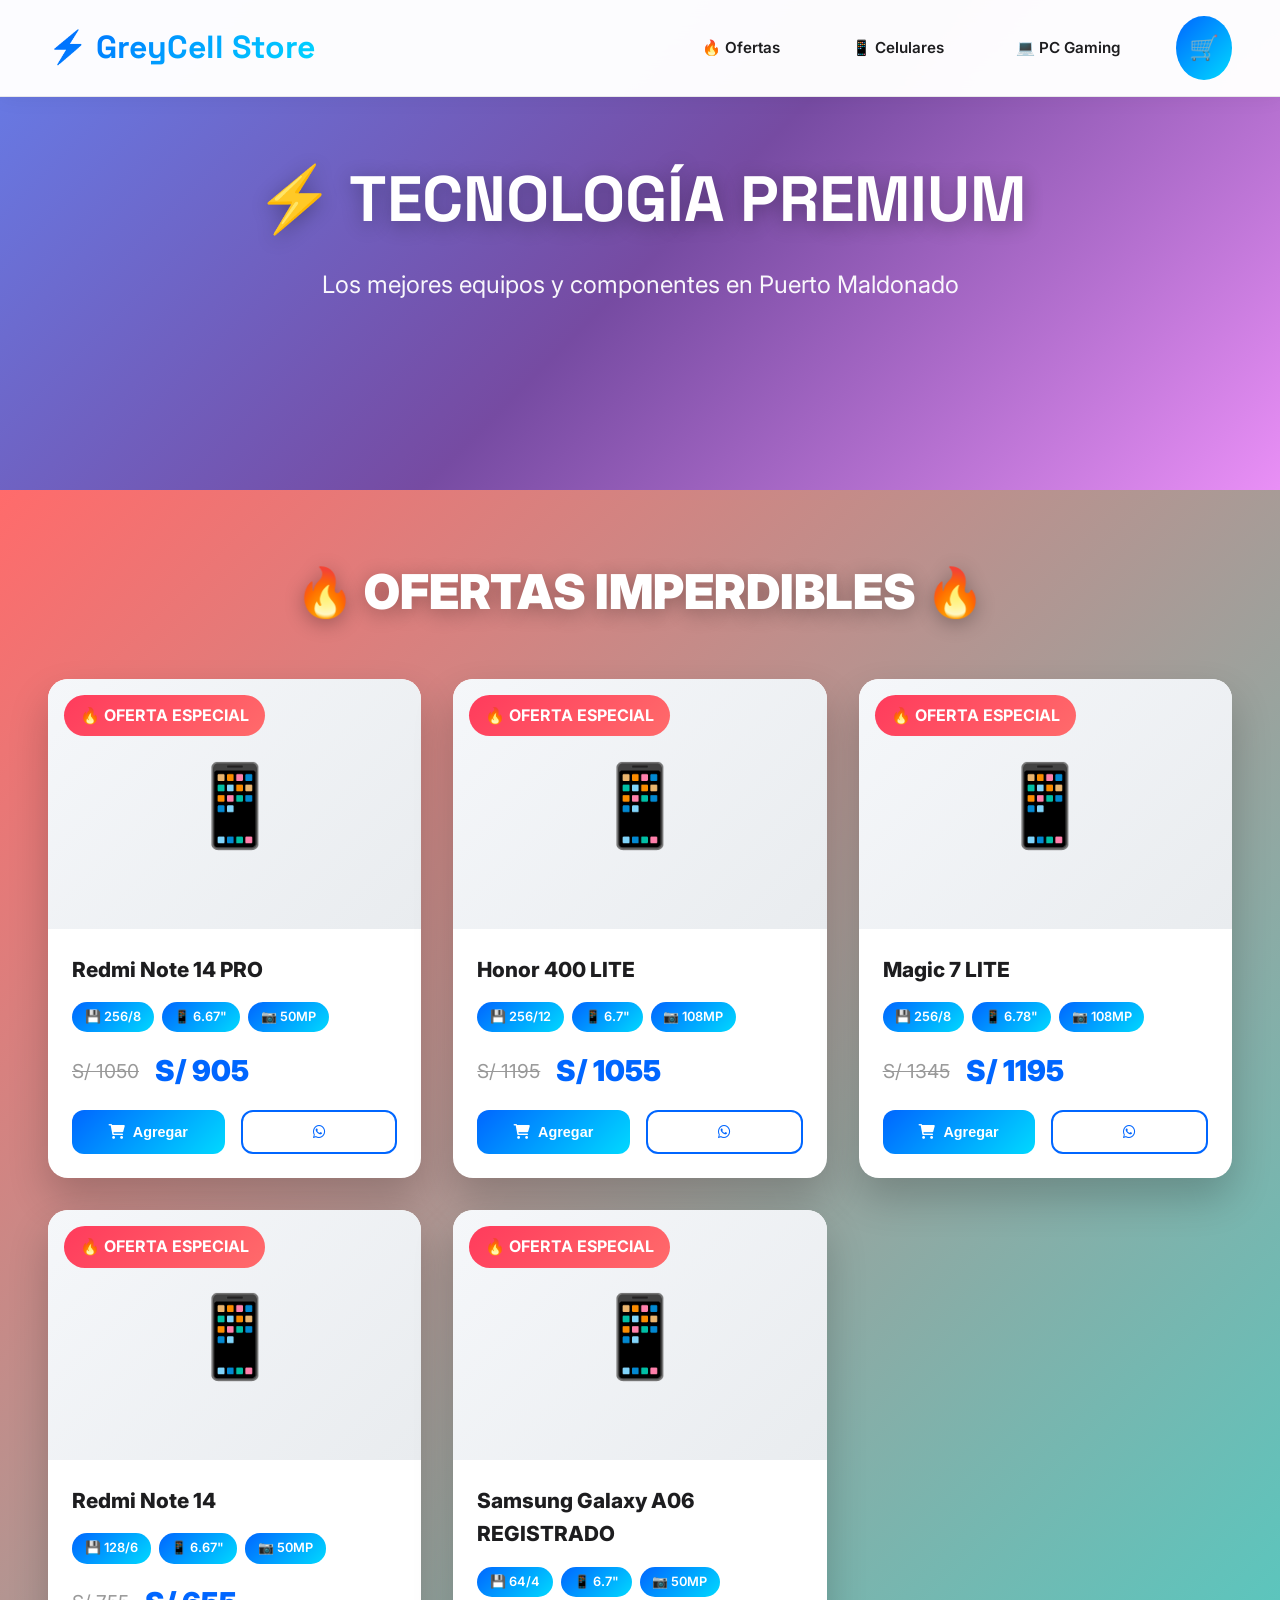
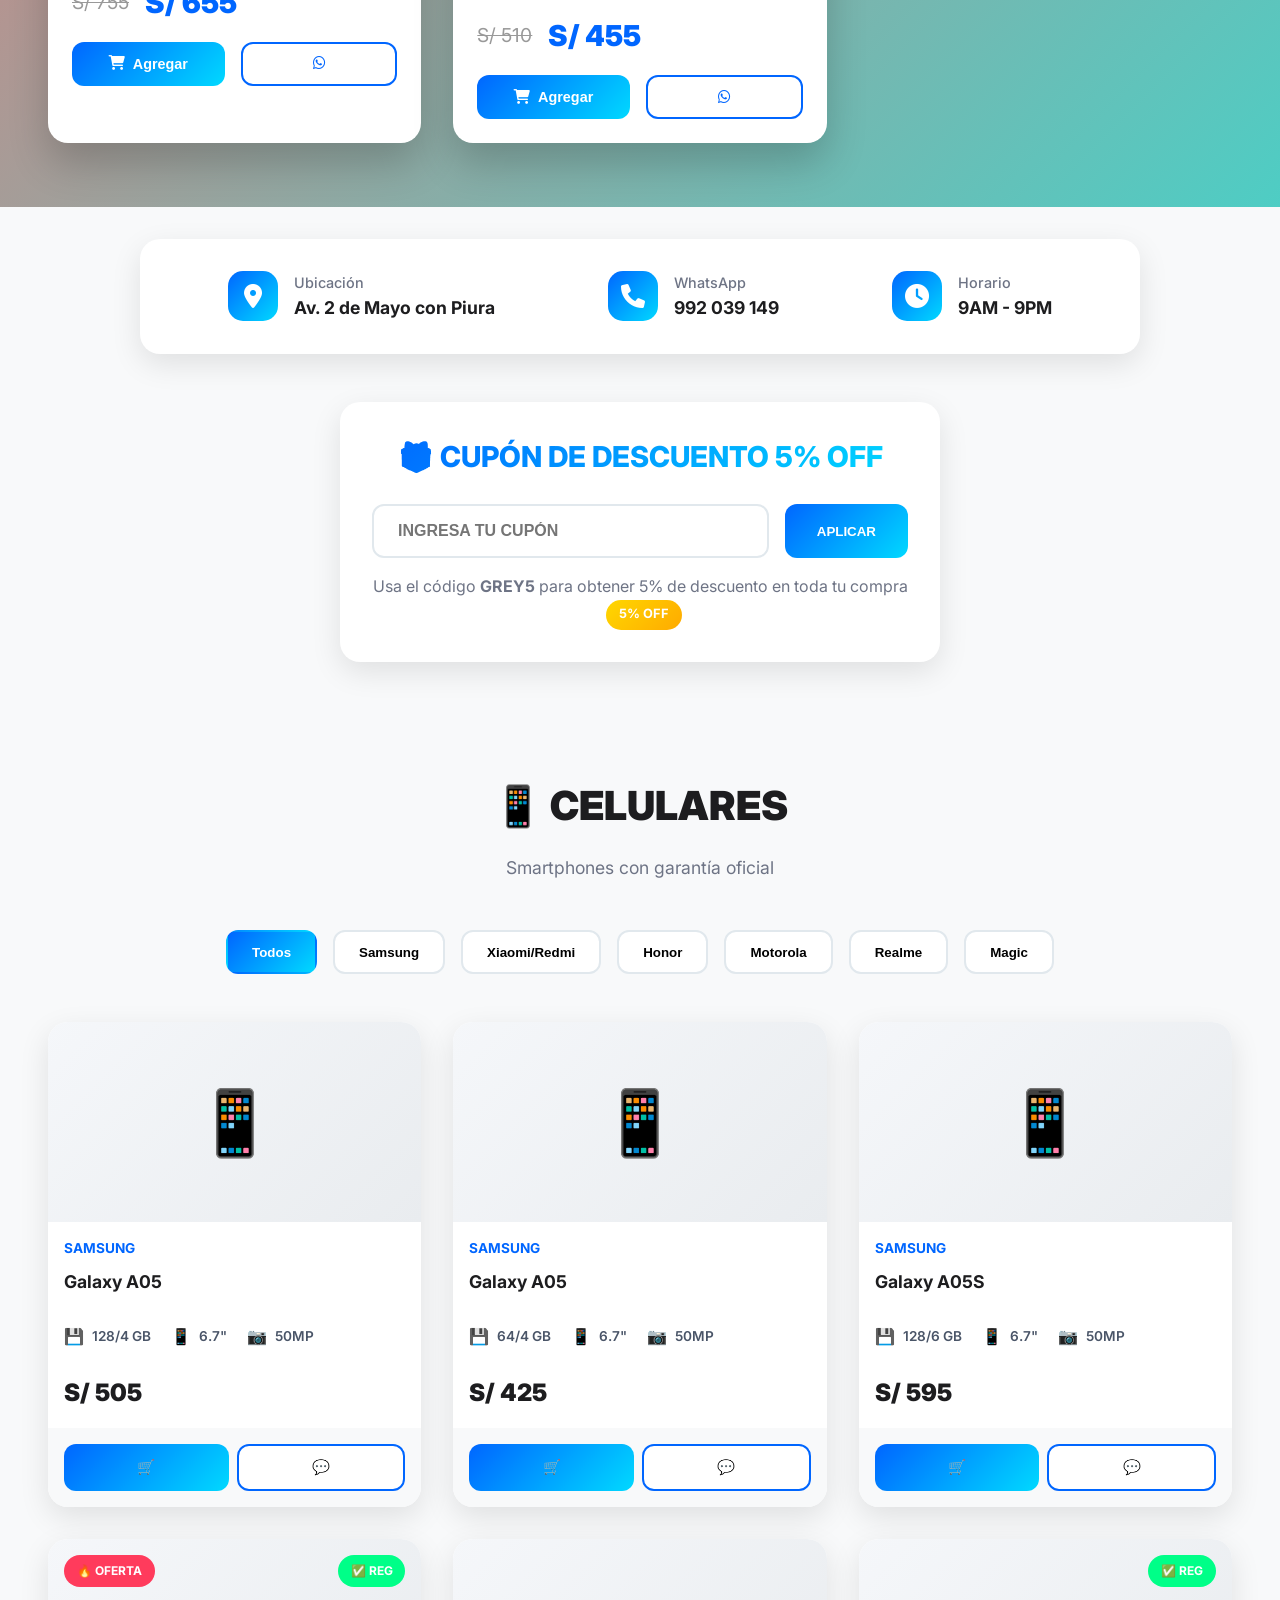
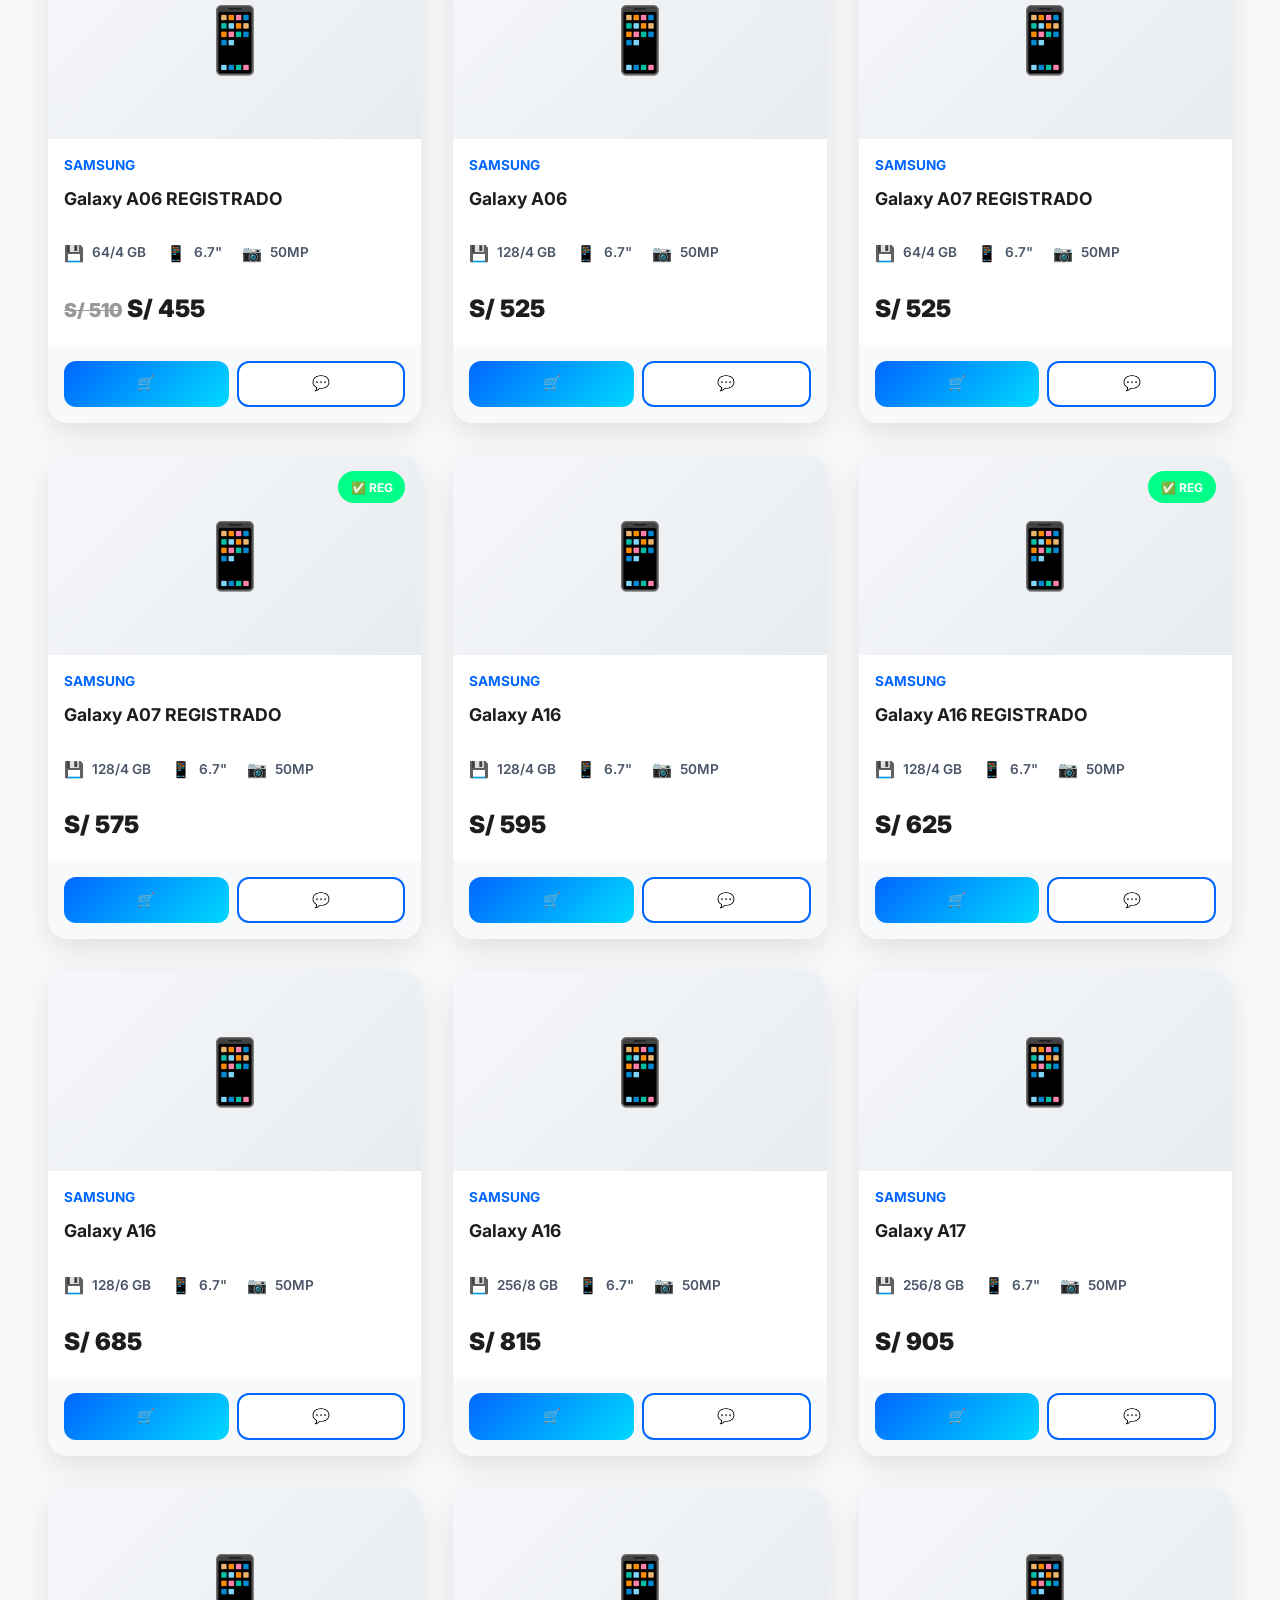
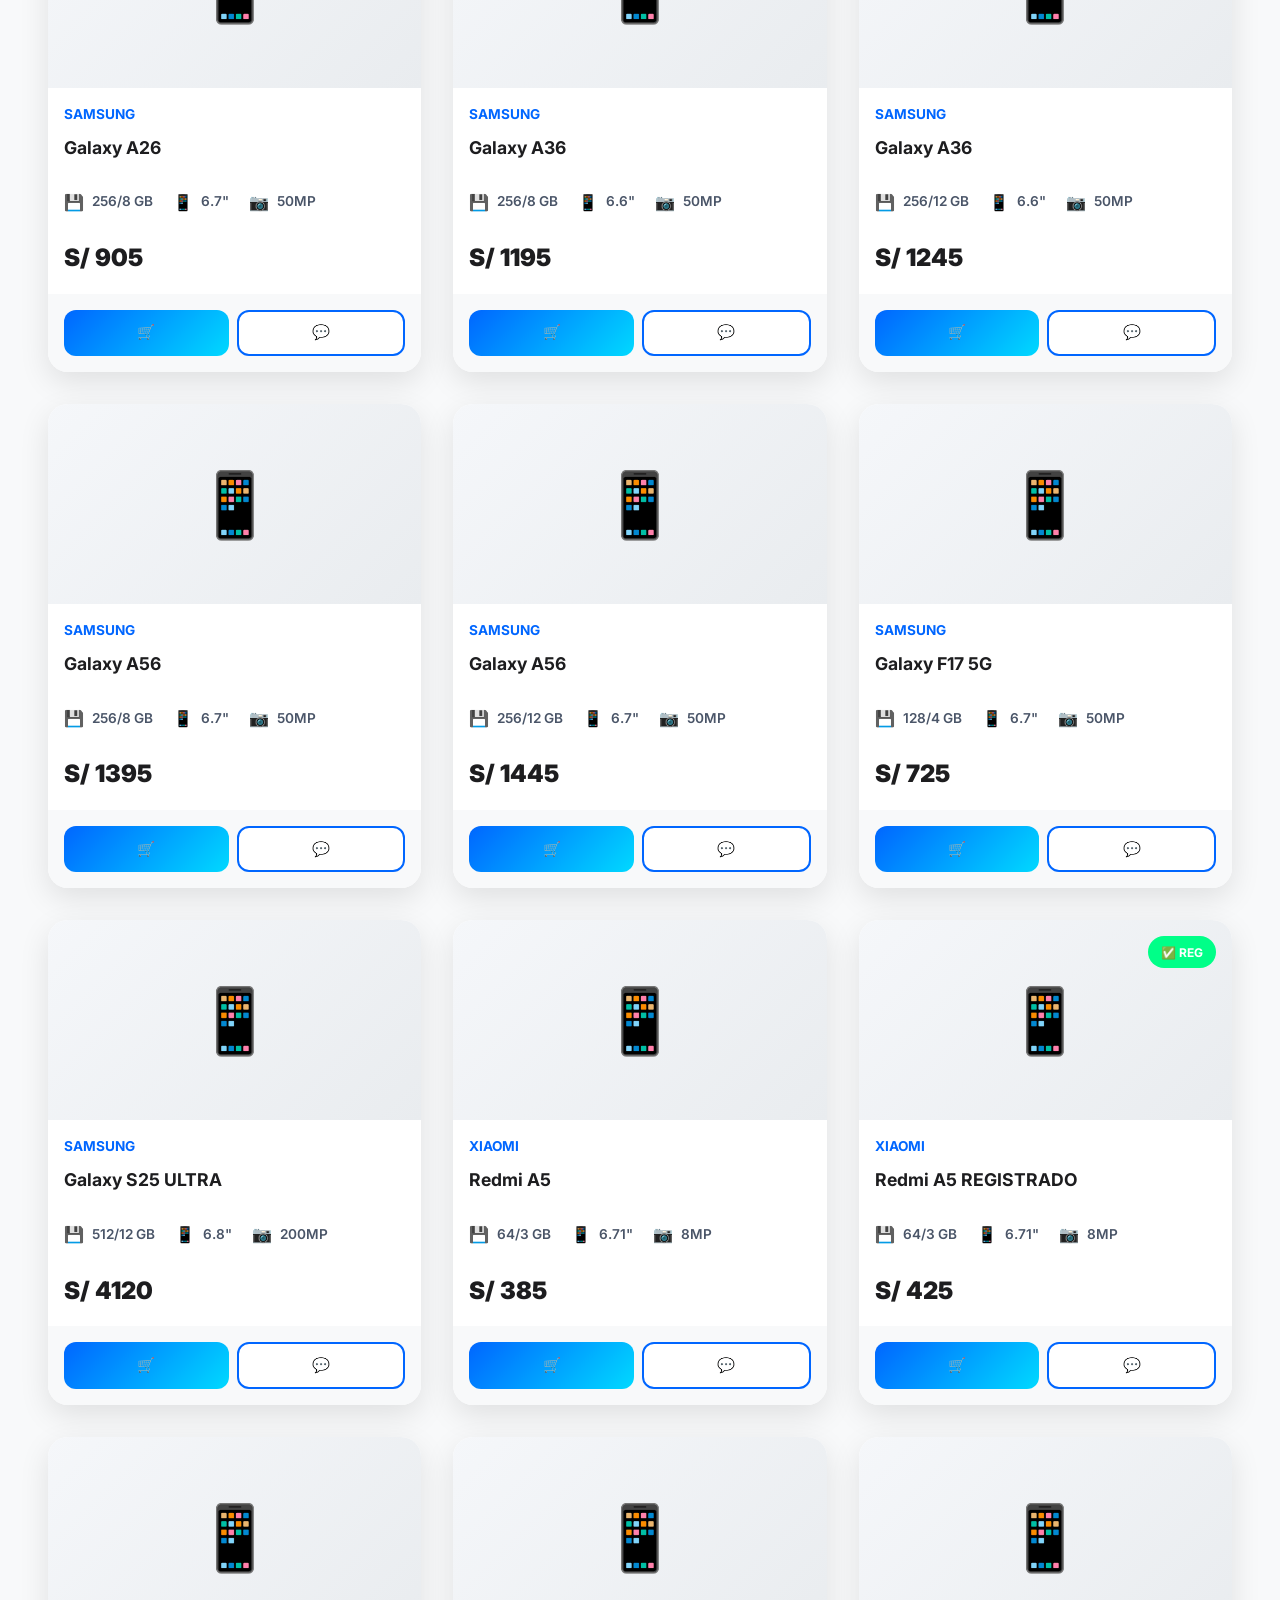
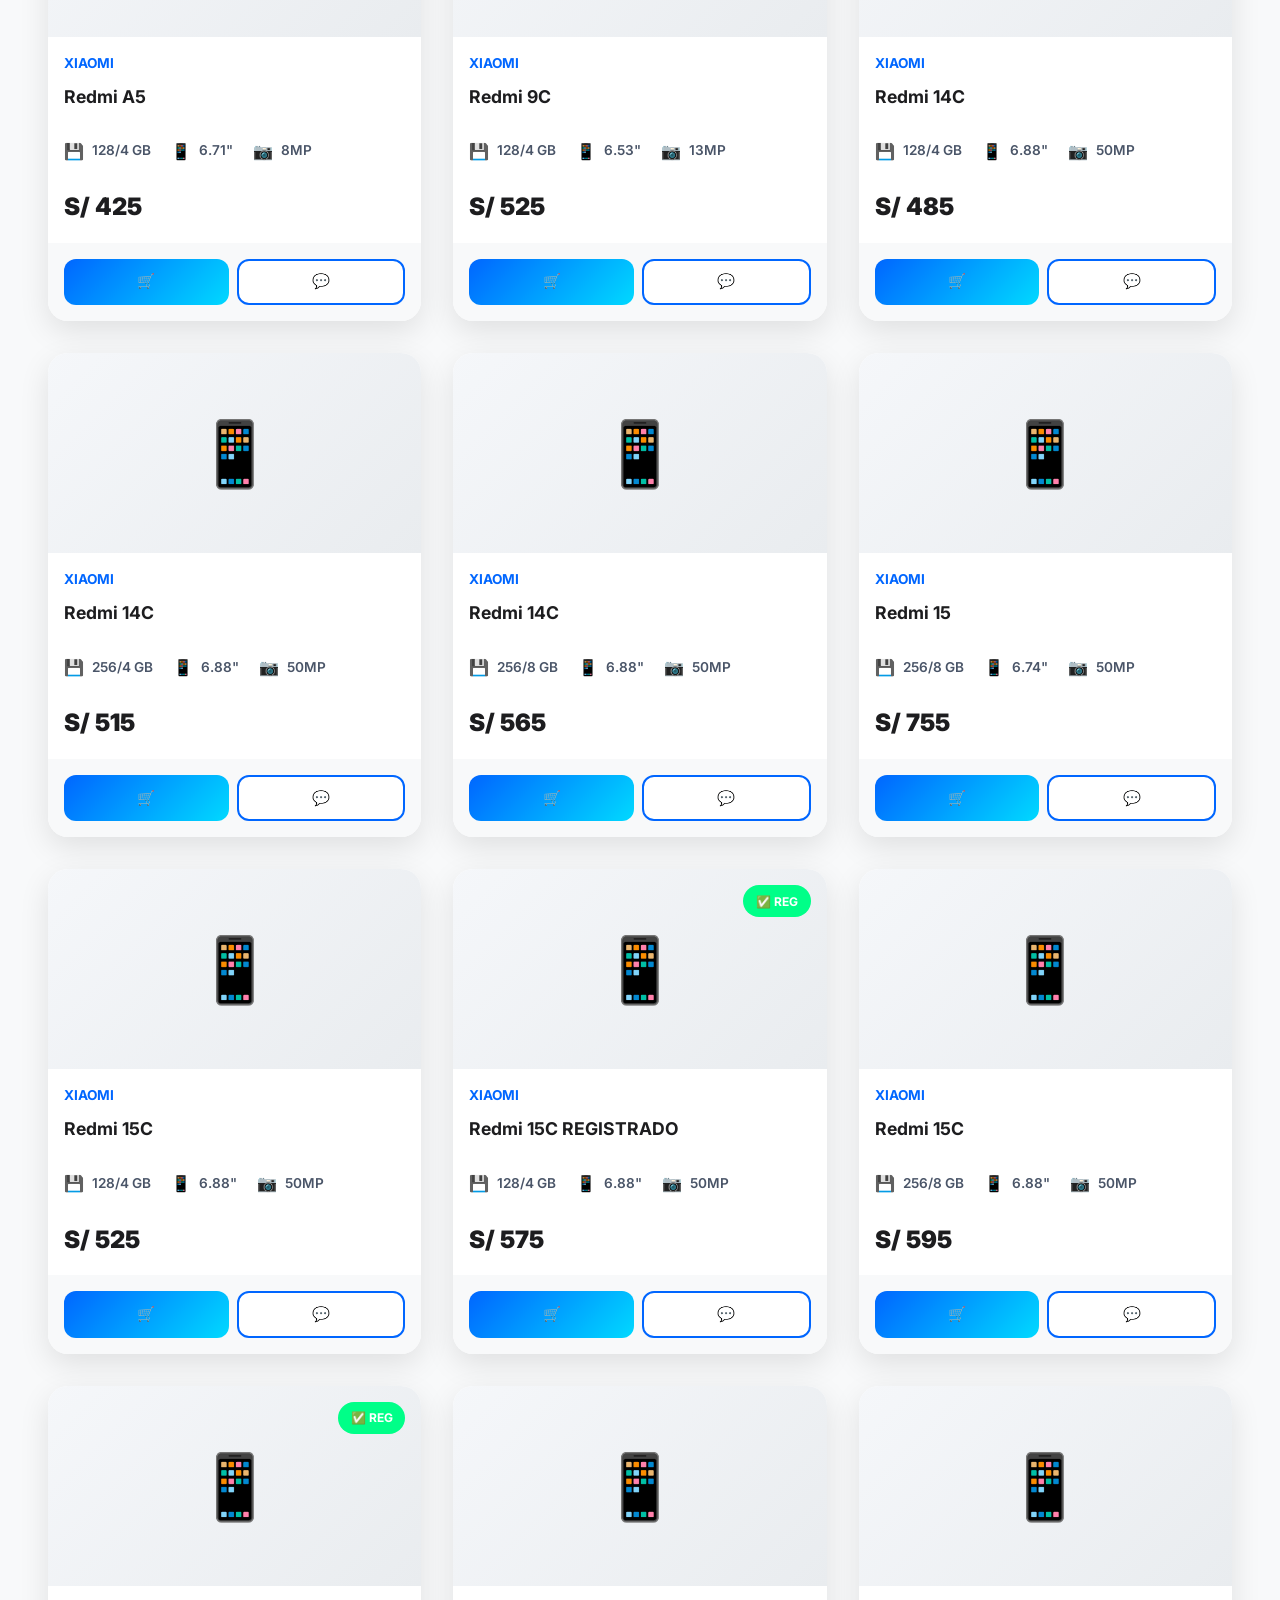
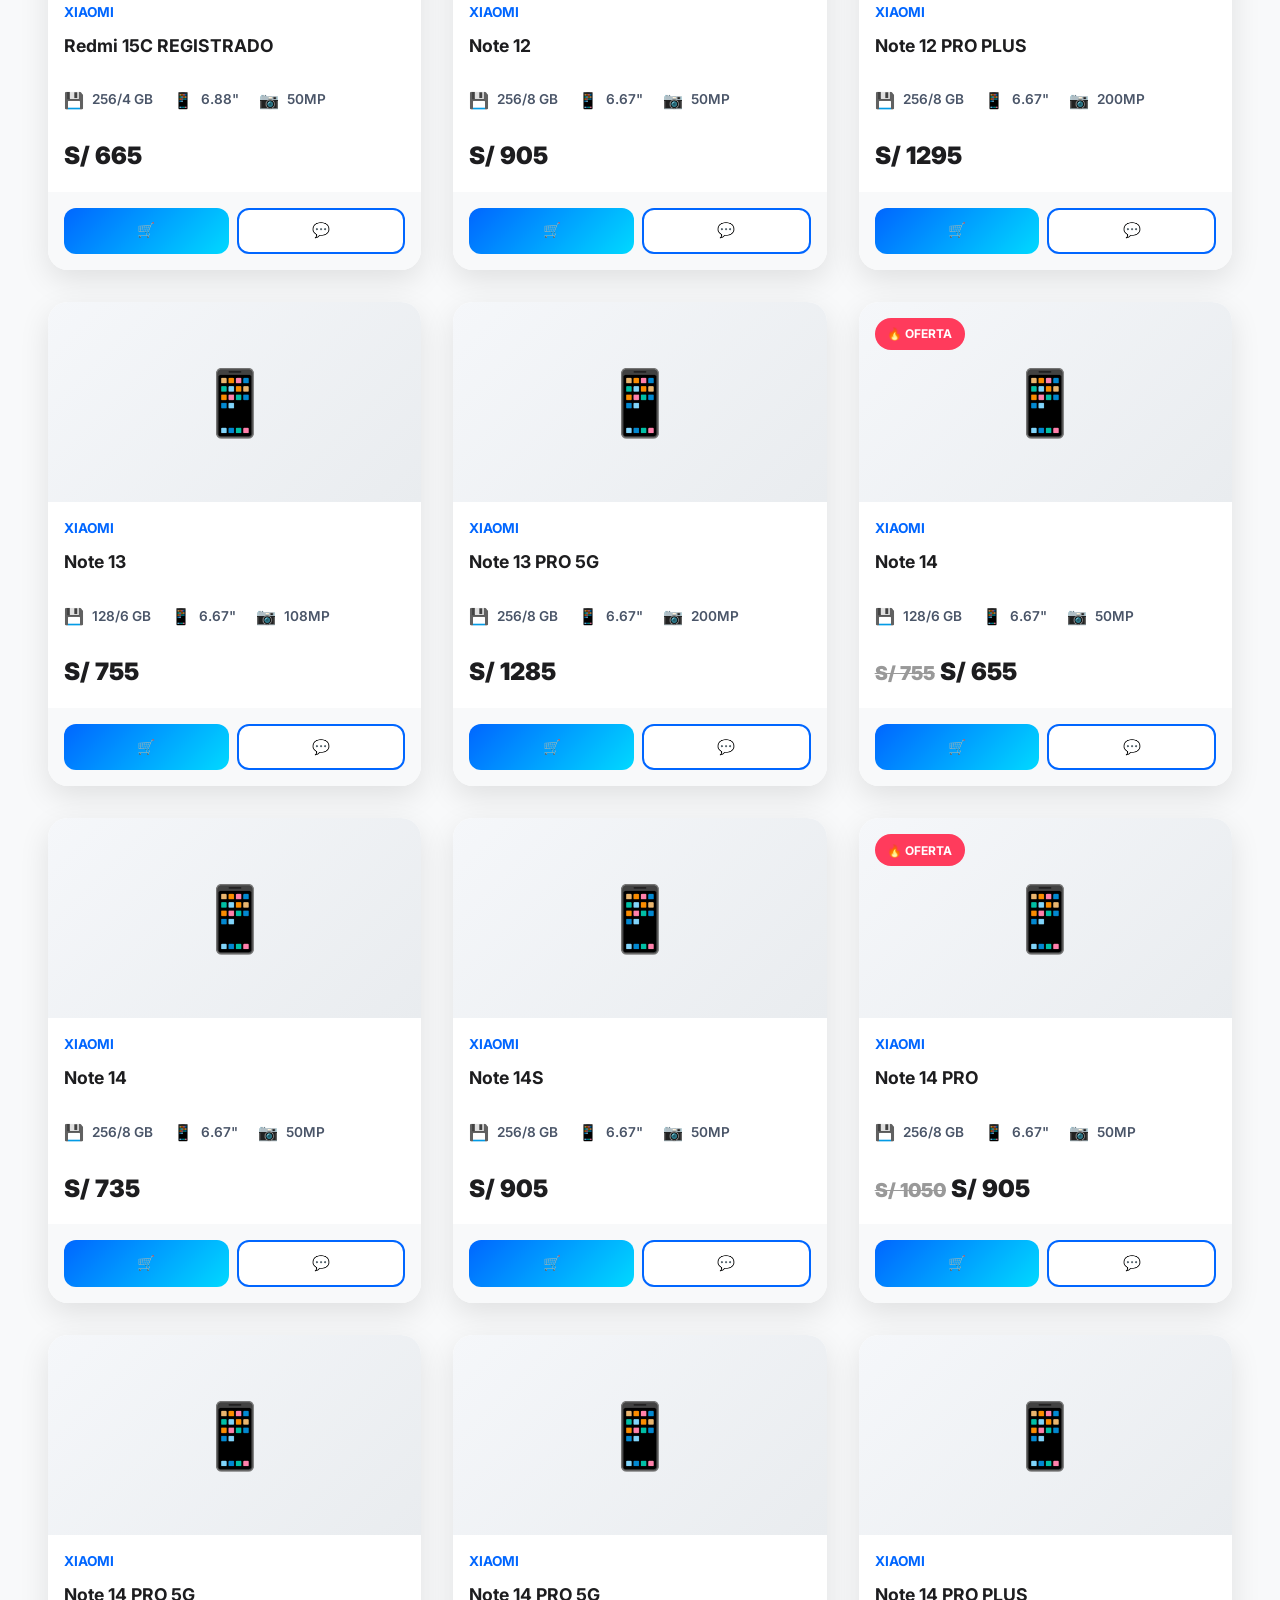
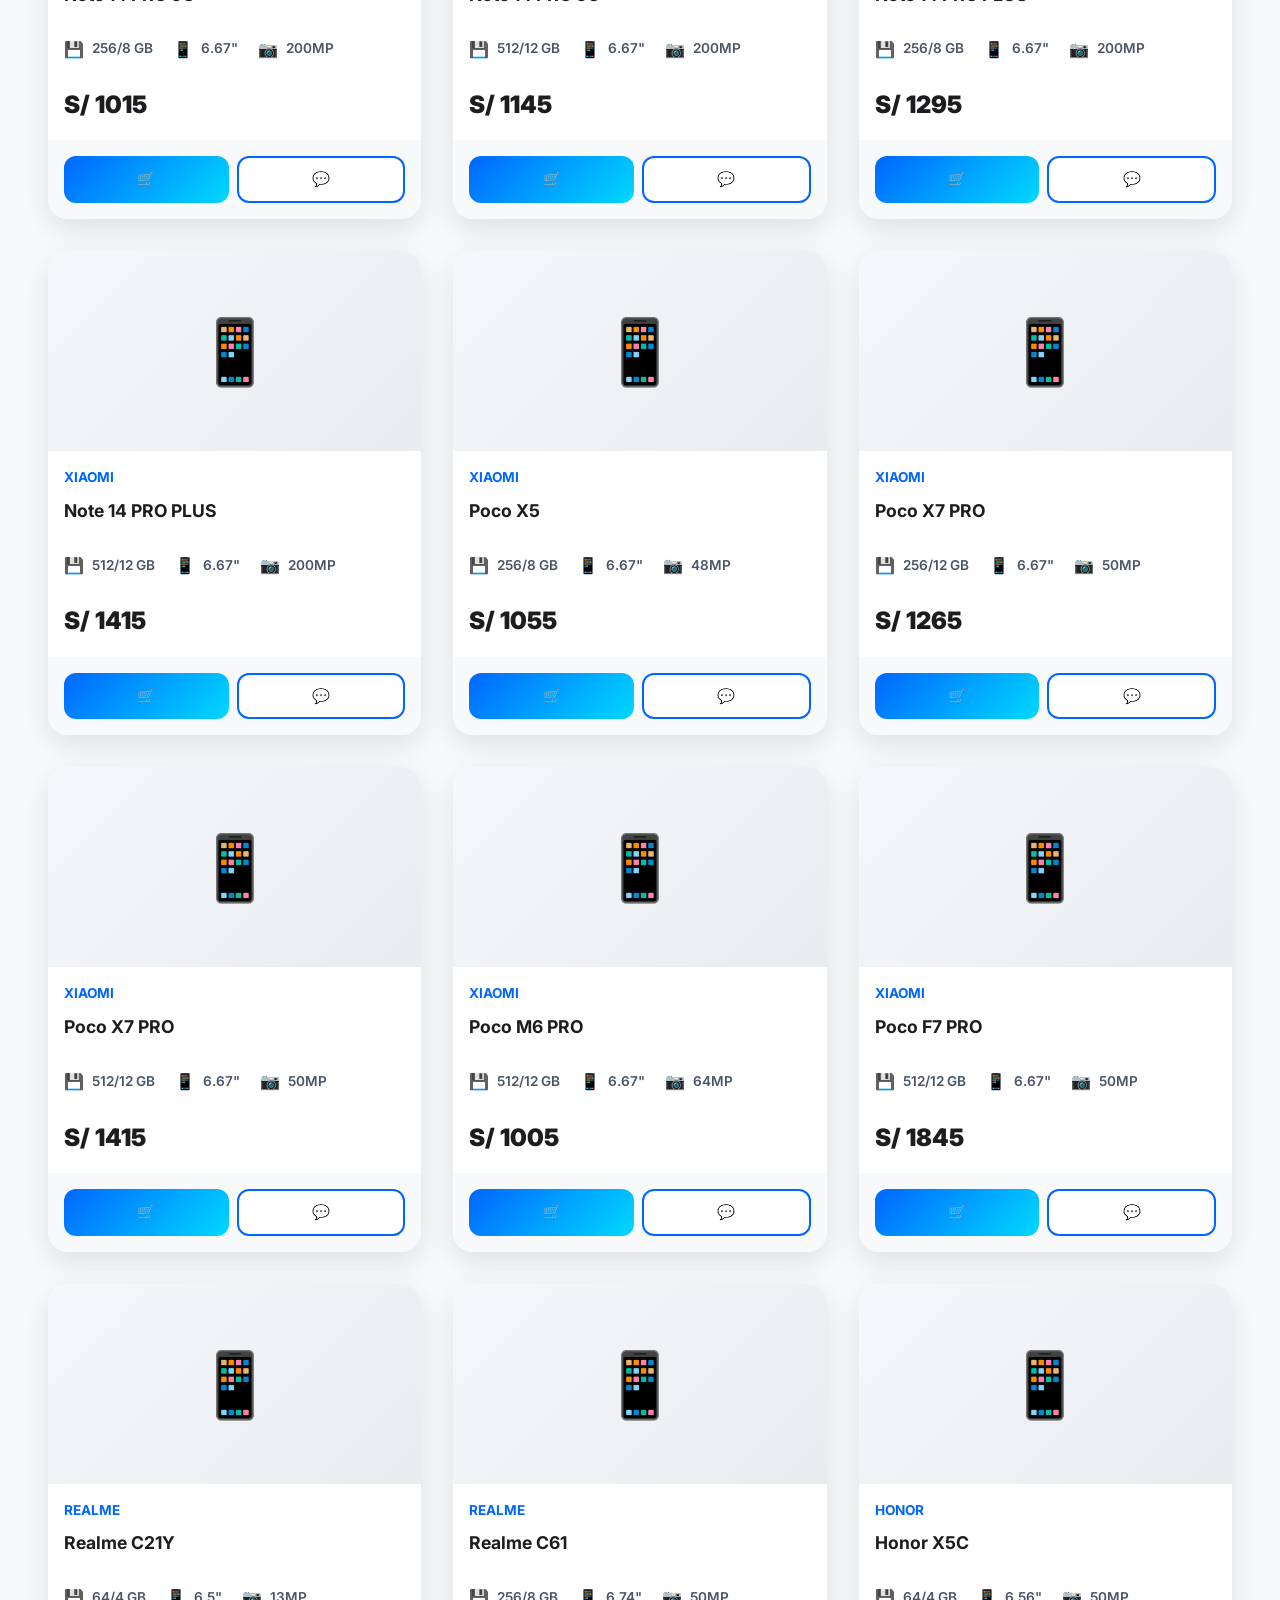
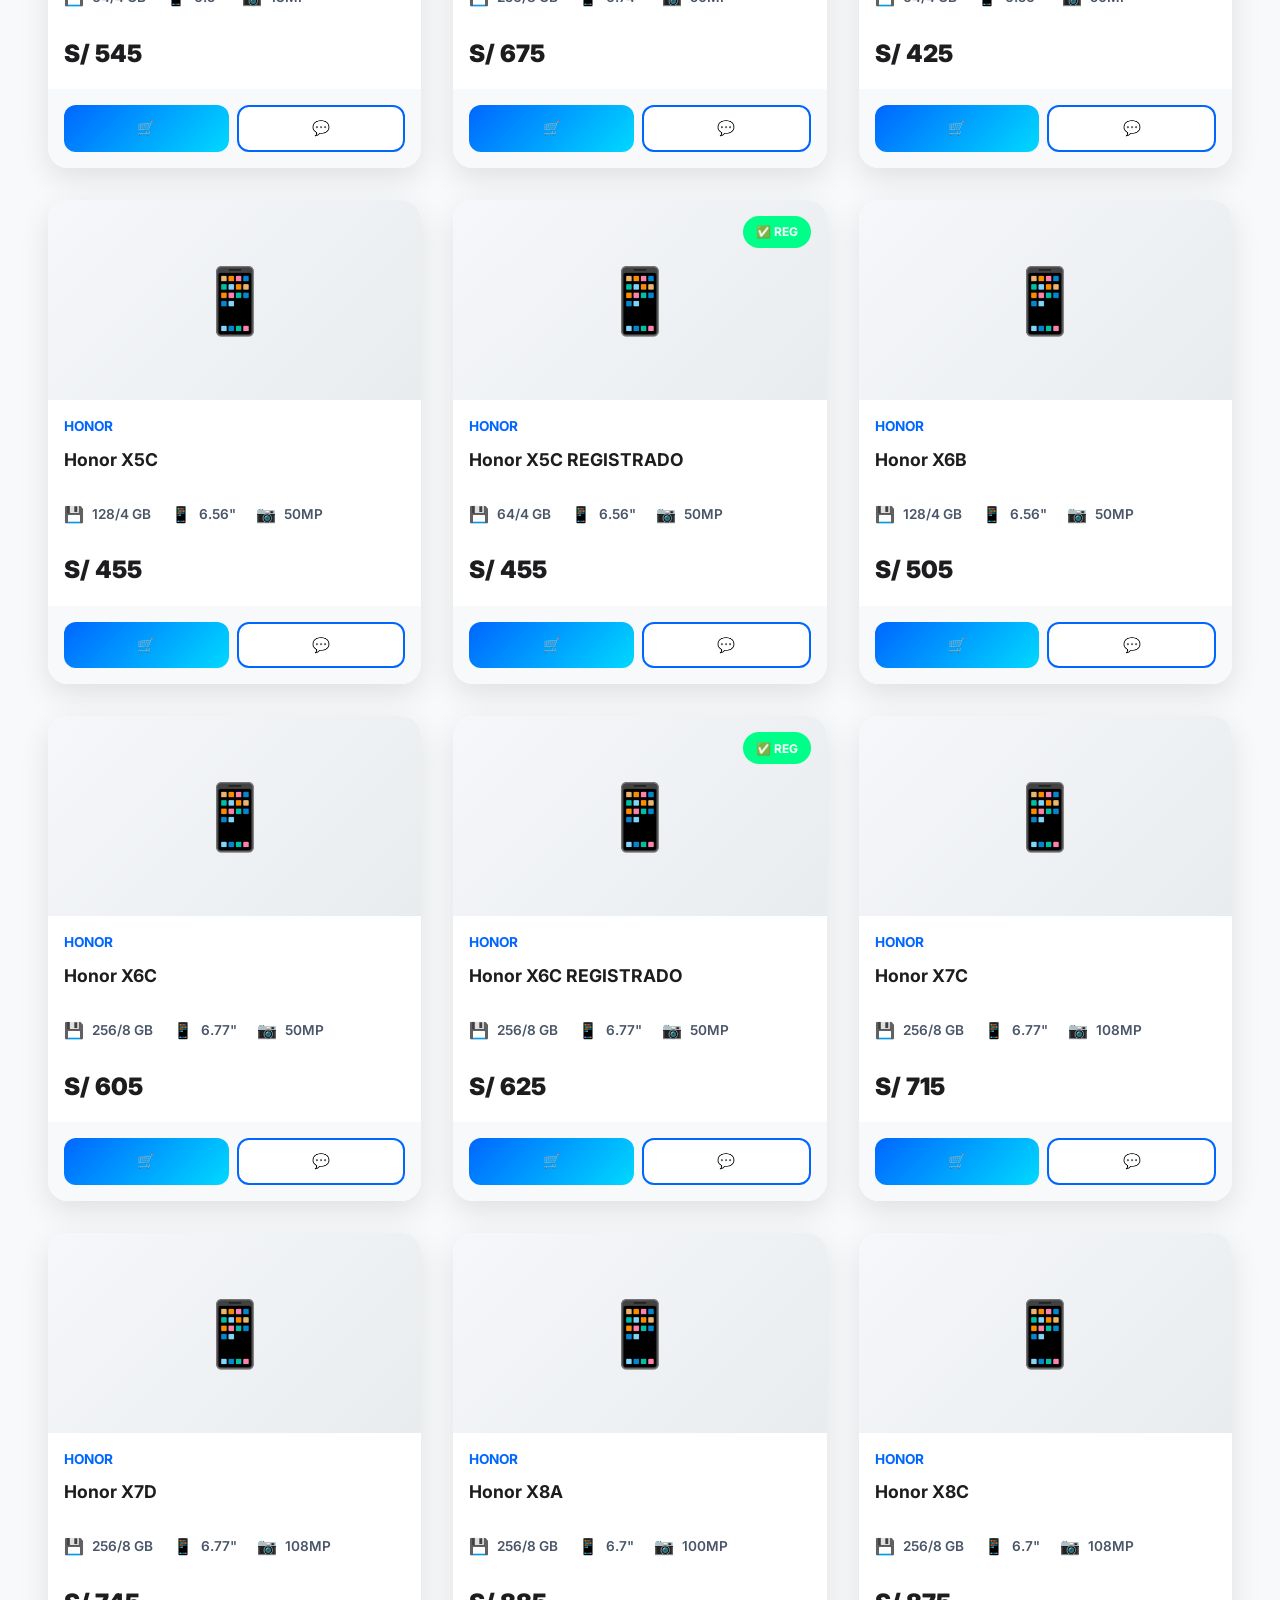
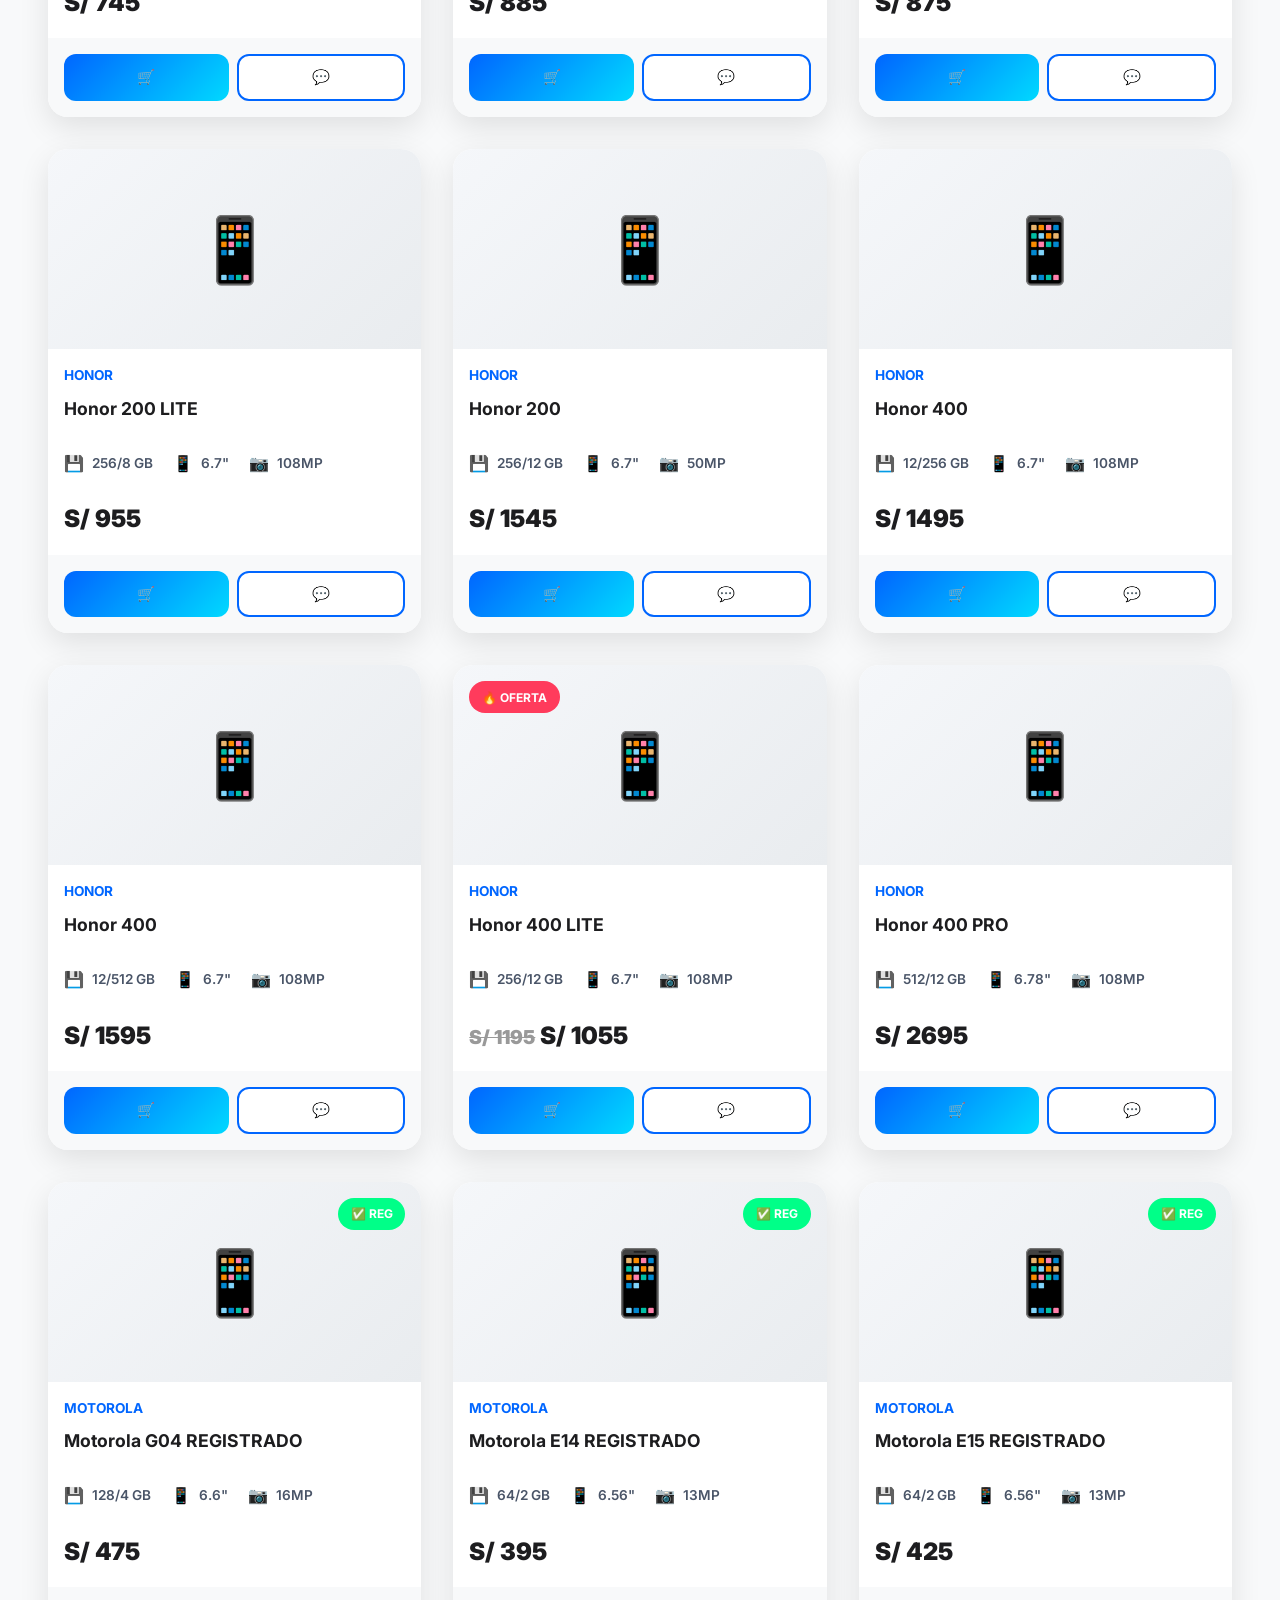
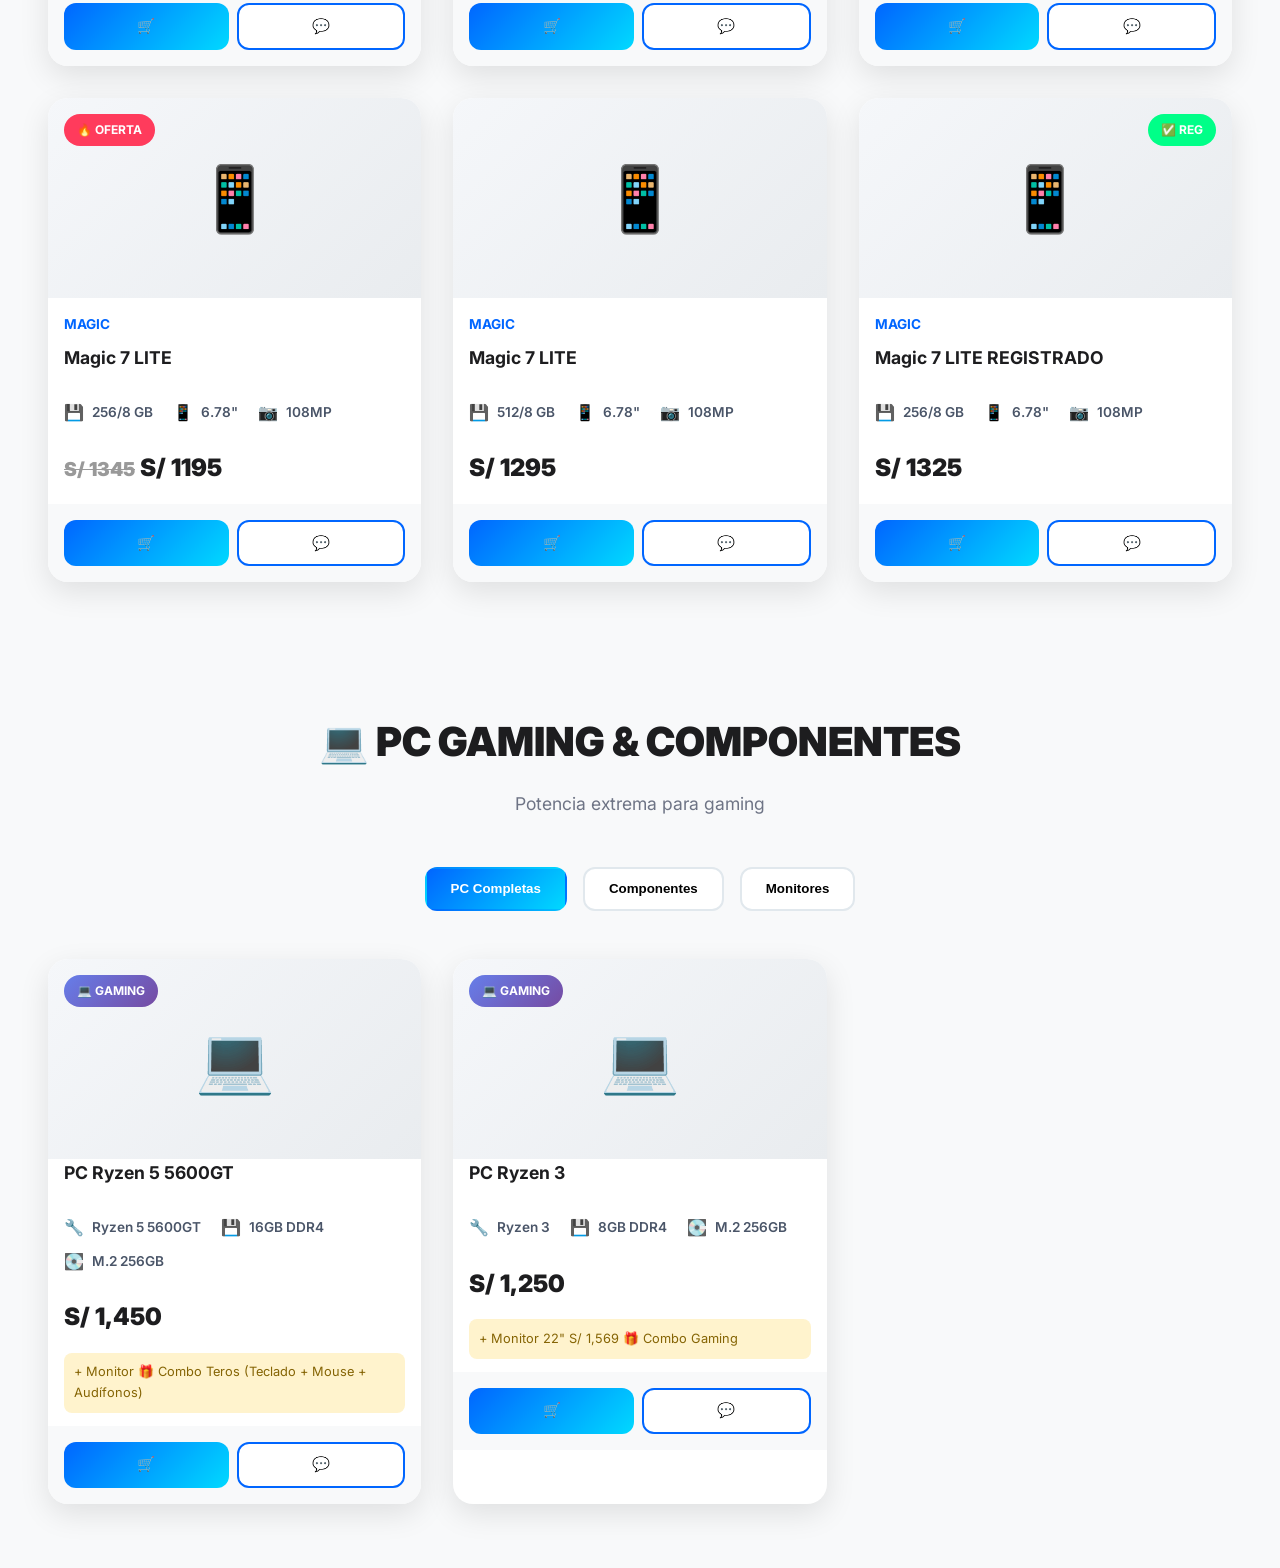
==== commit f38afdd7: "Update index.html" ====
--- a/index.html
+++ b/index.html
@@ -3,7 +3,7 @@
 <head>
     <meta charset="UTF-8">
     <meta name="viewport" content="width=device-width, initial-scale=1.0">
-    <title>⚡ GreyCell Store Pro - Tu Tienda de Tecnología Premium</title>
+    <title>⚡ GreyCell Store - Tienda de Tecnología #1 en Puerto Maldonado</title>
     <link rel="stylesheet" href="https://cdnjs.cloudflare.com/ajax/libs/font-awesome/6.0.0/css/all.min.css">
     <style>
         @import url('https://fonts.googleapis.com/css2?family=Inter:wght@400;500;600;700;800;900&family=Space+Grotesk:wght@500;700&display=swap');
@@ -73,7 +73,7 @@
             50% { transform: translateY(-10px); }
         }
         
-        /* Header Mejorado */
+        /* Header */
         .header {
             background: rgba(255,255,255,0.98);
             backdrop-filter: blur(20px);
@@ -84,7 +84,6 @@
             z-index: 9999;
             border-bottom: 1px solid rgba(0,0,0,0.08);
             box-shadow: 0 2px 20px rgba(0,0,0,0.05);
-            animation: slideInLeft 0.5s ease;
         }
         
         .header-content {
@@ -103,7 +102,6 @@
             -webkit-background-clip: text;
             -webkit-text-fill-color: transparent;
             cursor: pointer;
-            transition: all 0.3s;
             font-family: 'Space Grotesk', sans-serif;
         }
         
@@ -169,39 +167,29 @@
             animation: pulse 2s infinite;
         }
         
-        /* Hero Section Mejorado */
+        /* Hero Section */
         .hero {
-            min-height: 100vh;
+            min-height: 60vh;
             background: linear-gradient(135deg, #667eea 0%, #764ba2 50%, #f093fb 100%);
             padding-top: 100px;
             position: relative;
             overflow: hidden;
         }
         
-        .hero::before {
-            content: '';
-            position: absolute;
-            width: 200%;
-            height: 200%;
-            background: radial-gradient(circle, rgba(255,255,255,0.1) 1px, transparent 1px);
-            background-size: 50px 50px;
-            animation: float 20s linear infinite;
-        }
-        
         .hero-content {
             max-width: 1400px;
             margin: 0 auto;
-            padding: 4rem 3rem;
+            padding: 3rem;
             text-align: center;
             position: relative;
             z-index: 1;
         }
         
         .hero-title {
-            font-size: 4.5rem;
+            font-size: 4rem;
             font-weight: 900;
             color: white;
-            margin-bottom: 1.5rem;
+            margin-bottom: 1rem;
             text-shadow: 0 4px 20px rgba(0,0,0,0.3);
             animation: fadeInUp 0.8s ease;
             font-family: 'Space Grotesk', sans-serif;
@@ -210,35 +198,161 @@
         .hero-subtitle {
             font-size: 1.5rem;
             color: rgba(255,255,255,0.95);
+            margin-bottom: 2rem;
+            animation: fadeInUp 0.8s ease 0.2s both;
+        }
+        
+        /* Ofertas Destacadas */
+        .featured-section {
+            background: linear-gradient(135deg, #ff6b6b, #4ecdc4);
+            padding: 4rem 3rem;
+            margin-top: -50px;
+            position: relative;
+            z-index: 10;
+        }
+        
+        .featured-title {
+            text-align: center;
+            font-size: 3rem;
+            font-weight: 900;
+            color: white;
             margin-bottom: 3rem;
-            animation: fadeInUp 0.8s ease 0.2s both;
-        }
-        
-        /* Información de Tienda */
+            text-shadow: 0 4px 20px rgba(0,0,0,0.3);
+            animation: pulse 2s infinite;
+        }
+        
+        .featured-grid {
+            display: grid;
+            grid-template-columns: repeat(auto-fit, minmax(300px, 1fr));
+            gap: 2rem;
+            max-width: 1400px;
+            margin: 0 auto;
+        }
+        
+        .featured-card {
+            background: white;
+            border-radius: 20px;
+            overflow: hidden;
+            box-shadow: 0 20px 40px rgba(0,0,0,0.2);
+            transform: translateY(0);
+            transition: all 0.3s;
+            position: relative;
+        }
+        
+        .featured-card:hover {
+            transform: translateY(-10px);
+            box-shadow: 0 30px 60px rgba(0,0,0,0.3);
+        }
+        
+        .featured-badge {
+            position: absolute;
+            top: 1rem;
+            left: 1rem;
+            background: linear-gradient(135deg, #ff3b5c, #ff6b6b);
+            color: white;
+            padding: 0.5rem 1rem;
+            border-radius: 25px;
+            font-weight: 700;
+            z-index: 10;
+            animation: pulse 2s infinite;
+        }
+        
+        .featured-image {
+            width: 100%;
+            height: 250px;
+            display: flex;
+            align-items: center;
+            justify-content: center;
+            background: linear-gradient(135deg, #f5f7fa, #e9ecef);
+            font-size: 5rem;
+        }
+        
+        .featured-image img {
+            width: 100%;
+            height: 100%;
+            object-fit: contain;
+        }
+        
+        .featured-info {
+            padding: 1.5rem;
+        }
+        
+        .featured-name {
+            font-size: 1.3rem;
+            font-weight: 800;
+            color: var(--dark);
+            margin-bottom: 1rem;
+        }
+        
+        .featured-specs {
+            display: flex;
+            flex-wrap: wrap;
+            gap: 0.5rem;
+            margin-bottom: 1rem;
+        }
+        
+        .spec-tag {
+            background: var(--gradient);
+            color: white;
+            padding: 0.3rem 0.8rem;
+            border-radius: 15px;
+            font-size: 0.8rem;
+            font-weight: 600;
+        }
+        
+        .featured-price {
+            display: flex;
+            align-items: center;
+            gap: 1rem;
+            margin-bottom: 1rem;
+        }
+        
+        .old-price {
+            font-size: 1.2rem;
+            color: #999;
+            text-decoration: line-through;
+        }
+        
+        .current-price {
+            font-size: 1.8rem;
+            font-weight: 900;
+            color: var(--primary);
+        }
+        
+        .featured-actions {
+            display: flex;
+            gap: 1rem;
+        }
+        
+        /* Store Info */
         .store-info {
-            background: rgba(255,255,255,0.95);
-            backdrop-filter: blur(10px);
-            padding: 1.5rem 2rem;
+            background: white;
+            padding: 2rem;
             border-radius: 20px;
             margin: 2rem auto;
-            max-width: 800px;
+            max-width: 1000px;
             box-shadow: var(--shadow);
-            animation: fadeInUp 0.8s ease 0.4s both;
-            display: flex;
+            display: flex;
+            justify-content: space-around;
+            align-items: center;
+        }
+        
+        .store-info-item {
+            display: flex;
+            align-items: center;
+            gap: 1rem;
+        }
+        
+        .store-info-icon {
+            width: 50px;
+            height: 50px;
+            background: var(--gradient);
+            border-radius: 15px;
+            display: flex;
+            align-items: center;
             justify-content: center;
-            gap: 3rem;
-            align-items: center;
-        }
-        
-        .store-info-item {
-            display: flex;
-            align-items: center;
-            gap: 0.8rem;
-        }
-        
-        .store-info-item i {
+            color: white;
             font-size: 1.5rem;
-            color: var(--primary);
         }
         
         .store-info-text {
@@ -247,18 +361,18 @@
         }
         
         .store-info-label {
-            font-size: 0.85rem;
+            font-size: 0.9rem;
             color: #6e7485;
             font-weight: 500;
         }
         
         .store-info-value {
-            font-size: 1rem;
+            font-size: 1.1rem;
             font-weight: 700;
             color: var(--dark);
         }
         
-        /* Cupones Mejorados */
+        /* Cupones Section */
         .coupon-section {
             background: white;
             padding: 2rem;
@@ -266,11 +380,10 @@
             margin: 3rem auto;
             max-width: 600px;
             box-shadow: var(--shadow);
-            animation: fadeInUp 0.8s ease 0.6s both;
         }
         
         .coupon-title {
-            font-size: 1.5rem;
+            font-size: 1.8rem;
             font-weight: 800;
             margin-bottom: 1.5rem;
             text-align: center;
@@ -330,7 +443,7 @@
             animation: pulse 2s infinite;
         }
         
-        /* Product Cards Mejoradas */
+        /* Product Cards */
         .product-card {
             background: white;
             border-radius: 20px;
@@ -339,7 +452,6 @@
             transition: all 0.3s;
             cursor: pointer;
             position: relative;
-            animation: fadeInUp 0.6s ease;
         }
         
         .product-card:hover {
@@ -361,17 +473,10 @@
             animation: pulse 2s infinite;
         }
         
-        .product-discount-badge {
-            position: absolute;
-            top: 1rem;
+        .badge-registered {
+            background: var(--success);
+            left: auto;
             right: 1rem;
-            background: var(--success);
-            color: white;
-            padding: 0.4rem 0.8rem;
-            border-radius: 20px;
-            font-size: 0.75rem;
-            font-weight: 700;
-            z-index: 10;
         }
         
         .product-image {
@@ -382,23 +487,12 @@
             justify-content: center;
             background: linear-gradient(135deg, #f5f7fa, #e9ecef);
             font-size: 4rem;
-            position: relative;
-            overflow: hidden;
         }
         
         .product-image img {
             width: 100%;
             height: 100%;
             object-fit: contain;
-            transition: transform 0.3s;
-        }
-        
-        .product-card:hover .product-image img {
-            transform: scale(1.1);
-        }
-        
-        .product-info {
-            padding: 1.5rem;
         }
         
         .product-brand {
@@ -406,60 +500,58 @@
             font-size: 0.85rem;
             font-weight: 700;
             text-transform: uppercase;
-            margin-bottom: 0.5rem;
+            margin: 1rem 1rem 0.5rem 1rem;
         }
         
         .product-name {
             font-size: 1.1rem;
             font-weight: 700;
             color: var(--dark);
+            margin: 0 1rem 1rem 1rem;
+            min-height: 2.5rem;
+        }
+        
+        .product-specs {
+            padding: 0 1rem;
             margin-bottom: 1rem;
-            min-height: 2.5rem;
-        }
-        
-        .product-specs {
-            display: flex;
-            flex-wrap: wrap;
+        }
+        
+        .spec-row {
+            display: inline-flex;
+            align-items: center;
             gap: 0.5rem;
-            margin-bottom: 1rem;
-        }
-        
-        .spec-tag {
-            background: #f0f4f8;
-            padding: 0.3rem 0.8rem;
-            border-radius: 8px;
-            font-size: 0.8rem;
+            margin-right: 1rem;
+            margin-bottom: 0.5rem;
+        }
+        
+        .spec-label {
+            font-size: 1rem;
+        }
+        
+        .spec-value {
+            font-size: 0.85rem;
+            color: #4a5568;
             font-weight: 600;
-            color: #4a5568;
-        }
-        
-        .product-price-section {
-            display: flex;
-            align-items: center;
-            gap: 1rem;
-            margin-bottom: 1rem;
         }
         
         .product-price {
             font-size: 1.5rem;
             font-weight: 900;
             color: var(--dark);
-        }
-        
-        .old-price {
-            font-size: 1.1rem;
-            color: #6e7485;
-            text-decoration: line-through;
+            padding: 0 1rem;
+            margin-bottom: 1rem;
         }
         
         .product-actions {
             display: flex;
-            gap: 0.8rem;
+            gap: 0.5rem;
+            padding: 1rem;
+            background: #f8f9fa;
         }
         
         .btn {
             flex: 1;
-            padding: 0.8rem 1.2rem;
+            padding: 0.8rem;
             border: none;
             border-radius: 12px;
             font-weight: 700;
@@ -483,16 +575,17 @@
         }
         
         .btn-secondary {
-            background: #f0f4f8;
-            color: var(--dark);
+            background: white;
+            color: var(--primary);
+            border: 2px solid var(--primary);
         }
         
         .btn-secondary:hover {
-            background: #e2e8f0;
-            transform: translateY(-2px);
-        }
-        
-        /* Modal de Opciones de Compra */
+            background: var(--primary);
+            color: white;
+        }
+        
+        /* Purchase Options Modal */
         .purchase-modal {
             display: none;
             position: fixed;
@@ -522,7 +615,7 @@
         }
         
         .purchase-modal-title {
-            font-size: 1.8rem;
+            font-size: 2rem;
             font-weight: 800;
             color: var(--dark);
             margin-bottom: 0.5rem;
@@ -530,7 +623,7 @@
         
         .purchase-modal-subtitle {
             color: #6e7485;
-            font-size: 1rem;
+            font-size: 1.1rem;
         }
         
         .purchase-options {
@@ -546,7 +639,7 @@
             border-radius: 15px;
             cursor: pointer;
             transition: all 0.3s;
-            border: 2px solid transparent;
+            border: 3px solid transparent;
         }
         
         .purchase-option:hover {
@@ -568,33 +661,33 @@
         }
         
         .purchase-option-icon {
-            width: 40px;
-            height: 40px;
+            width: 50px;
+            height: 50px;
             background: var(--gradient);
-            border-radius: 10px;
+            border-radius: 12px;
             display: flex;
             align-items: center;
             justify-content: center;
             color: white;
+            font-size: 1.5rem;
+        }
+        
+        .purchase-option-title {
             font-size: 1.2rem;
-        }
-        
-        .purchase-option-title {
-            font-size: 1.1rem;
             font-weight: 700;
             color: var(--dark);
         }
         
         .purchase-option-description {
             color: #6e7485;
-            font-size: 0.9rem;
-            margin-left: 3.3rem;
+            font-size: 0.95rem;
+            margin-left: 60px;
         }
         
         .delivery-address {
             display: none;
             margin-top: 1rem;
-            margin-left: 3.3rem;
+            margin-left: 60px;
         }
         
         .delivery-input {
@@ -603,31 +696,19 @@
             border: 2px solid #e1e8ed;
             border-radius: 10px;
             font-size: 0.95rem;
-            transition: all 0.3s;
-        }
-        
-        .delivery-input:focus {
-            outline: none;
-            border-color: var(--primary);
-            box-shadow: 0 0 0 4px rgba(0,102,255,0.1);
-        }
-        
-        .purchase-modal-footer {
-            display: flex;
-            gap: 1rem;
         }
         
         .btn-confirm-purchase {
-            flex: 1;
-            padding: 1rem 2rem;
+            width: 100%;
+            padding: 1.2rem;
             background: var(--gradient);
             color: white;
             border: none;
             border-radius: 12px;
             font-weight: 700;
+            font-size: 1.2rem;
             cursor: pointer;
             transition: all 0.3s;
-            font-size: 1.1rem;
         }
         
         .btn-confirm-purchase:hover {
@@ -635,24 +716,7 @@
             box-shadow: var(--shadow-hover);
         }
         
-        .btn-cancel-purchase {
-            flex: 1;
-            padding: 1rem 2rem;
-            background: #f0f4f8;
-            color: var(--dark);
-            border: none;
-            border-radius: 12px;
-            font-weight: 700;
-            cursor: pointer;
-            transition: all 0.3s;
-            font-size: 1.1rem;
-        }
-        
-        .btn-cancel-purchase:hover {
-            background: #e2e8f0;
-        }
-        
-        /* Cart Modal Mejorado */
+        /* Cart Modal */
         .cart-modal {
             display: none;
             position: fixed;
@@ -662,7 +726,6 @@
             width: 100%;
             height: 100%;
             background: rgba(0,0,0,0.7);
-            animation: fadeIn 0.3s;
         }
         
         .cart-content {
@@ -673,7 +736,8 @@
             max-width: 500px;
             border-radius: 20px;
             position: relative;
-            animation: slideInUp 0.4s;
+            max-height: 80vh;
+            overflow-y: auto;
         }
         
         .cart-header {
@@ -694,7 +758,7 @@
         .close-btn {
             background: none;
             border: none;
-            font-size: 1.5rem;
+            font-size: 2rem;
             cursor: pointer;
             color: #6e7485;
             transition: all 0.3s;
@@ -713,27 +777,15 @@
             background: #f8f9fa;
             border-radius: 12px;
             margin-bottom: 1rem;
-            animation: slideInLeft 0.3s;
-        }
-        
-        .cart-item-info {
-            flex: 1;
         }
         
         .cart-item-name {
             font-weight: 700;
             color: var(--dark);
-            margin-bottom: 0.3rem;
         }
         
         .cart-item-price {
             color: var(--primary);
-            font-weight: 600;
-        }
-        
-        .cart-item-discount {
-            color: var(--success);
-            font-size: 0.85rem;
             font-weight: 600;
         }
         
@@ -749,43 +801,22 @@
         
         .remove-btn:hover {
             transform: scale(1.1);
-            box-shadow: 0 5px 15px rgba(255,59,92,0.3);
-        }
-        
-        .cart-summary {
-            background: linear-gradient(135deg, #f8f9fa, #e9ecef);
-            padding: 1.5rem;
-            border-radius: 15px;
+        }
+        
+        .cart-total {
+            font-size: 1.5rem;
+            font-weight: 800;
+            color: var(--primary);
+            text-align: right;
             margin-top: 1.5rem;
-        }
-        
-        .cart-summary-row {
-            display: flex;
-            justify-content: space-between;
-            margin-bottom: 0.8rem;
-            font-size: 0.95rem;
-        }
-        
-        .cart-summary-label {
-            color: #6e7485;
-        }
-        
-        .cart-summary-value {
-            font-weight: 700;
-            color: var(--dark);
-        }
-        
-        .cart-total {
-            display: flex;
-            justify-content: space-between;
             padding-top: 1rem;
-            border-top: 2px solid #dee2e6;
-            font-size: 1.3rem;
-            font-weight: 800;
-        }
-        
-        .cart-total-value {
-            color: var(--primary);
+            border-top: 2px solid #e1e8ed;
+        }
+        
+        .discount-amount {
+            color: var(--success);
+            font-size: 1rem;
+            margin-bottom: 0.5rem;
         }
         
         /* Sections */
@@ -805,7 +836,6 @@
             font-weight: 900;
             color: var(--dark);
             margin-bottom: 1rem;
-            font-family: 'Space Grotesk', sans-serif;
         }
         
         .section-subtitle {
@@ -834,7 +864,6 @@
         .filter-btn:hover {
             border-color: var(--primary);
             transform: translateY(-2px);
-            box-shadow: var(--shadow);
         }
         
         .filter-btn.active {
@@ -849,7 +878,7 @@
             gap: 2rem;
         }
         
-        /* Notifications */
+        /* Notification */
         .notification {
             position: fixed;
             bottom: 2rem;
@@ -869,54 +898,22 @@
         }
         
         @keyframes slideInUp {
-            from {
-                transform: translateY(30px);
-                opacity: 0;
-            }
-            to {
-                transform: translateY(0);
-                opacity: 1;
-            }
+            from { transform: translateY(30px); opacity: 0; }
+            to { transform: translateY(0); opacity: 1; }
         }
         
         @keyframes slideInRight {
-            from {
-                transform: translateX(100%);
-                opacity: 0;
-            }
-            to {
-                transform: translateX(0);
-                opacity: 1;
-            }
+            from { transform: translateX(100%); }
+            to { transform: translateX(0); }
         }
         
         /* Responsive */
         @media (max-width: 768px) {
-            .hero-title {
-                font-size: 2.5rem;
-            }
-            
-            .store-info {
-                flex-direction: column;
-                gap: 1.5rem;
-            }
-            
-            .header-content {
-                padding: 1rem;
-            }
-            
-            .nav {
-                display: none;
-            }
-            
-            .section {
-                padding: 2rem 1rem;
-            }
-            
-            .products-grid {
-                grid-template-columns: repeat(auto-fill, minmax(150px, 1fr));
-                gap: 1rem;
-            }
+            .hero-title { font-size: 2.5rem; }
+            .featured-grid { grid-template-columns: 1fr; }
+            .store-info { flex-direction: column; gap: 1.5rem; }
+            .nav { display: none; }
+            .products-grid { grid-template-columns: repeat(auto-fill, minmax(150px, 1fr)); gap: 1rem; }
         }
     </style>
 </head>
@@ -926,10 +923,9 @@
         <div class="header-content">
             <div class="logo">⚡ GreyCell Store</div>
             <nav class="nav">
+                <a href="#ofertas" class="nav-link">🔥 Ofertas</a>
                 <a href="#celulares" class="nav-link">📱 Celulares</a>
                 <a href="#pcs" class="nav-link">💻 PC Gaming</a>
-                <a href="#componentes" class="nav-link">🔧 Componentes</a>
-                <a href="#monitores" class="nav-link">🖥️ Monitores</a>
                 <div class="cart-icon" onclick="toggleCart()">
                     🛒
                     <span id="cart-count" class="cart-count">0</span>
@@ -943,61 +939,75 @@
         <div class="hero-content">
             <h1 class="hero-title">⚡ TECNOLOGÍA PREMIUM</h1>
             <p class="hero-subtitle">Los mejores equipos y componentes en Puerto Maldonado</p>
-            
-            <!-- Store Info -->
-            <div class="store-info">
-                <div class="store-info-item">
-                    <i class="fas fa-map-marker-alt"></i>
-                    <div class="store-info-text">
-                        <span class="store-info-label">Ubicación</span>
-                        <span class="store-info-value">Av. 2 de Mayo con Piura</span>
-                    </div>
-                </div>
-                <div class="store-info-item">
-                    <i class="fas fa-phone"></i>
-                    <div class="store-info-text">
-                        <span class="store-info-label">WhatsApp</span>
-                        <span class="store-info-value">992 039 149</span>
-                    </div>
-                </div>
-                <div class="store-info-item">
-                    <i class="fas fa-clock"></i>
-                    <div class="store-info-text">
-                        <span class="store-info-label">Horario</span>
-                        <span class="store-info-value">9AM - 9PM</span>
-                    </div>
-                </div>
+        </div>
+    </section>
+
+    <!-- OFERTAS DESTACADAS -->
+    <section id="ofertas" class="featured-section">
+        <h2 class="featured-title">🔥 OFERTAS IMPERDIBLES 🔥</h2>
+        <div class="featured-grid" id="featured-container"></div>
+    </section>
+
+    <!-- Store Info -->
+    <div class="store-info">
+        <div class="store-info-item">
+            <div class="store-info-icon">
+                <i class="fas fa-map-marker-alt"></i>
             </div>
-
-            <!-- Coupon Section -->
-            <div class="coupon-section">
-                <h3 class="coupon-title">🎁 CUPÓN DE DESCUENTO</h3>
-                <div class="coupon-input-group">
-                    <input type="text" id="coupon-input" class="coupon-input" placeholder="INGRESA TU CUPÓN">
-                    <button class="btn-apply-coupon" onclick="applyCoupon()">APLICAR</button>
-                </div>
-                <div id="coupon-message"></div>
-                <p style="text-align:center;color:#6e7485;margin-top:1rem">
-                    Usa el código <strong>GREY5</strong> para 5% de descuento
-                    <span class="coupon-badge">5% OFF</span>
-                </p>
+            <div class="store-info-text">
+                <span class="store-info-label">Ubicación</span>
+                <span class="store-info-value">Av. 2 de Mayo con Piura</span>
             </div>
         </div>
-    </section>
+        <div class="store-info-item">
+            <div class="store-info-icon">
+                <i class="fas fa-phone"></i>
+            </div>
+            <div class="store-info-text">
+                <span class="store-info-label">WhatsApp</span>
+                <span class="store-info-value">992 039 149</span>
+            </div>
+        </div>
+        <div class="store-info-item">
+            <div class="store-info-icon">
+                <i class="fas fa-clock"></i>
+            </div>
+            <div class="store-info-text">
+                <span class="store-info-label">Horario</span>
+                <span class="store-info-value">9AM - 9PM</span>
+            </div>
+        </div>
+    </div>
+
+    <!-- Coupon Section -->
+    <div class="coupon-section">
+        <h3 class="coupon-title">🎁 CUPÓN DE DESCUENTO 5% OFF</h3>
+        <div class="coupon-input-group">
+            <input type="text" id="coupon-input" class="coupon-input" placeholder="INGRESA TU CUPÓN">
+            <button class="btn-apply-coupon" onclick="applyCoupon()">APLICAR</button>
+        </div>
+        <div id="coupon-message"></div>
+        <p style="text-align:center;color:#6e7485;margin-top:1rem">
+            Usa el código <strong>GREY5</strong> para obtener 5% de descuento en toda tu compra
+            <span class="coupon-badge">5% OFF</span>
+        </p>
+    </div>
 
     <!-- Celulares Section -->
     <section id="celulares" class="section">
         <div class="section-header">
             <h2 class="section-title">📱 CELULARES</h2>
-            <p class="section-subtitle">Los mejores smartphones con garantía oficial</p>
+            <p class="section-subtitle">Smartphones con garantía oficial</p>
         </div>
         
         <div class="filters">
             <button class="filter-btn active" data-brand="all">Todos</button>
-            <button class="filter-btn" data-brand="xiaomi">Xiaomi</button>
             <button class="filter-btn" data-brand="samsung">Samsung</button>
+            <button class="filter-btn" data-brand="xiaomi">Xiaomi/Redmi</button>
             <button class="filter-btn" data-brand="honor">Honor</button>
             <button class="filter-btn" data-brand="motorola">Motorola</button>
+            <button class="filter-btn" data-brand="realme">Realme</button>
+            <button class="filter-btn" data-brand="magic">Magic</button>
         </div>
         
         <div id="celulares-container" class="products-grid"></div>
@@ -1006,8 +1016,8 @@
     <!-- PC Gaming Section -->
     <section id="pcs" class="section">
         <div class="section-header">
-            <h2 class="section-title">💻 PC GAMING</h2>
-            <p class="section-subtitle">Potencia extrema para gaming y trabajo profesional</p>
+            <h2 class="section-title">💻 PC GAMING & COMPONENTES</h2>
+            <p class="section-subtitle">Potencia extrema para gaming</p>
         </div>
         
         <div class="filters">
@@ -1017,36 +1027,23 @@
         </div>
         
         <div id="pcs-section" class="products-grid"></div>
-    </section>
-
-    <!-- Componentes Section -->
-    <section id="componentes" class="section" style="display:none">
-        <div class="section-header">
-            <h2 class="section-title">🔧 COMPONENTES PC</h2>
-            <p class="section-subtitle">Arma tu PC con los mejores componentes</p>
+        
+        <!-- Componentes -->
+        <div id="componentes-section" style="display:none">
+            <div class="filters">
+                <button class="filter-btn active" data-comp="cpu">Procesadores</button>
+                <button class="filter-btn" data-comp="mb">Placas Madre</button>
+                <button class="filter-btn" data-comp="ram">RAM</button>
+                <button class="filter-btn" data-comp="ssd">SSD</button>
+                <button class="filter-btn" data-comp="case">Cases</button>
+                <button class="filter-btn" data-comp="psu">Fuentes</button>
+                <button class="filter-btn" data-comp="cooler">Coolers</button>
+            </div>
+            <div id="componentes-container" class="products-grid"></div>
         </div>
         
-        <div class="filters">
-            <button class="filter-btn active" data-comp="cpu">Procesadores</button>
-            <button class="filter-btn" data-comp="mb">Placas Madre</button>
-            <button class="filter-btn" data-comp="ram">Memoria RAM</button>
-            <button class="filter-btn" data-comp="ssd">Almacenamiento</button>
-            <button class="filter-btn" data-comp="case">Cases</button>
-            <button class="filter-btn" data-comp="psu">Fuentes</button>
-            <button class="filter-btn" data-comp="cooler">Refrigeración</button>
-        </div>
-        
-        <div id="componentes-container" class="products-grid"></div>
-    </section>
-
-    <!-- Monitores Section -->
-    <section id="monitores" class="section" style="display:none">
-        <div class="section-header">
-            <h2 class="section-title">🖥️ MONITORES GAMING</h2>
-            <p class="section-subtitle">La mejor experiencia visual para gaming</p>
-        </div>
-        
-        <div id="monitores-section" class="products-grid"></div>
+        <!-- Monitores -->
+        <div id="monitores-section" class="products-grid" style="display:none"></div>
     </section>
 
     <!-- Cart Modal -->
@@ -1059,22 +1056,10 @@
             
             <div id="cart-items"></div>
             
-            <div class="cart-summary">
-                <div class="cart-summary-row">
-                    <span class="cart-summary-label">Subtotal:</span>
-                    <span class="cart-summary-value" id="cart-subtotal">S/ 0</span>
-                </div>
-                <div class="cart-summary-row" id="discount-row" style="display:none">
-                    <span class="cart-summary-label">Descuento:</span>
-                    <span class="cart-summary-value" id="cart-discount" style="color:var(--success)">-S/ 0</span>
-                </div>
-                <div class="cart-total">
-                    <span>Total:</span>
-                    <span class="cart-total-value" id="cart-total">S/ 0</span>
-                </div>
-            </div>
+            <div id="discount-amount" class="discount-amount" style="display:none"></div>
+            <div id="cart-total" class="cart-total">Total: S/ 0</div>
             
-            <button class="btn-confirm-purchase" onclick="openPurchaseOptions()" style="width:100%;margin-top:1.5rem">
+            <button class="btn-confirm-purchase" onclick="openPurchaseOptions()" style="margin-top:1.5rem">
                 Proceder al Pago
             </button>
         </div>
@@ -1084,8 +1069,8 @@
     <div id="purchase-modal" class="purchase-modal">
         <div class="purchase-modal-content">
             <div class="purchase-modal-header">
-                <h2 class="purchase-modal-title">Elige tu método de compra</h2>
-                <p class="purchase-modal-subtitle">Selecciona cómo deseas recibir tu pedido</p>
+                <h2 class="purchase-modal-title">¿Cómo deseas recibir tu pedido?</h2>
+                <p class="purchase-modal-subtitle">Selecciona el método más conveniente para ti</p>
             </div>
             
             <div class="purchase-options">
@@ -1094,10 +1079,10 @@
                         <div class="purchase-option-icon">
                             <i class="fas fa-store"></i>
                         </div>
-                        <div class="purchase-option-title">Recojo en Tienda</div>
+                        <div class="purchase-option-title">RECOJO EN TIENDA</div>
                     </div>
                     <div class="purchase-option-description">
-                        Retira tu pedido en Av. 2 de Mayo con Piura
+                        Retira tu pedido directamente en nuestra tienda: Av. 2 de Mayo con Piura
                     </div>
                 </div>
                 
@@ -1106,10 +1091,10 @@
                         <div class="purchase-option-icon">
                             <i class="fas fa-calendar-check"></i>
                         </div>
-                        <div class="purchase-option-title">Agendar Cita</div>
+                        <div class="purchase-option-title">AGENDAR CITA</div>
                     </div>
                     <div class="purchase-option-description">
-                        Ven a ver el producto antes de comprarlo
+                        Ven a ver y probar el producto antes de comprarlo
                     </div>
                 </div>
                 
@@ -1118,84 +1103,177 @@
                         <div class="purchase-option-icon">
                             <i class="fas fa-truck"></i>
                         </div>
-                        <div class="purchase-option-title">Delivery en Puerto Maldonado</div>
+                        <div class="purchase-option-title">DELIVERY EN PUERTO MALDONADO</div>
                     </div>
                     <div class="purchase-option-description">
                         Envío a domicilio dentro de la ciudad
                     </div>
                     <div class="delivery-address" id="delivery-address">
-                        <input type="text" class="delivery-input" id="delivery-input" placeholder="Ingresa tu dirección de entrega">
+                        <input type="text" class="delivery-input" id="delivery-input" 
+                               placeholder="Ingresa tu dirección completa">
                     </div>
                 </div>
             </div>
             
-            <div class="purchase-modal-footer">
-                <button class="btn-cancel-purchase" onclick="closePurchaseModal()">Cancelar</button>
-                <button class="btn-confirm-purchase" onclick="confirmPurchase()">Confirmar Pedido</button>
-            </div>
+            <button class="btn-confirm-purchase" onclick="confirmPurchase()">
+                CONFIRMAR PEDIDO
+            </button>
+            
+            <button class="close-btn" onclick="closePurchaseModal()" 
+                    style="position:absolute;top:1rem;right:1rem">✕</button>
         </div>
     </div>
 
     <script>
     const REPO_URL = 'https://raw.githubusercontent.com/dongreysell/timagen/main/';
     
-    // Data
+    // Ofertas Destacadas REALES (aparecen al inicio)
+    const featuredOffers = [
+        {name:"Redmi Note 14 PRO",brand:"redmi",ram:"256/8",screen:"6.67\"",camera:"50MP",price:905,oldPrice:1050,image:"redmi_14pro.jpeg",offer:true},
+        {name:"Honor 400 LITE",brand:"honor",ram:"256/12",screen:"6.7\"",camera:"108MP",price:1055,oldPrice:1195,image:"honor_400lite.jpeg",offer:true},
+        {name:"Magic 7 LITE",brand:"magic",ram:"256/8",screen:"6.78\"",camera:"108MP",price:1195,oldPrice:1345,image:"honor magic 7 lite.jpeg",offer:true},
+        {name:"Redmi Note 14",brand:"redmi",ram:"128/6",screen:"6.67\"",camera:"50MP",price:655,oldPrice:755,image:"redmi_14.jpeg",offer:true},
+        {name:"Samsung Galaxy A06 REGISTRADO",brand:"samsung",ram:"64/4",screen:"6.7\"",camera:"50MP",price:455,oldPrice:510,registered:true,image:"SAMSUNG_A06.jpeg",offer:true}
+    ];
+    
+    // Celulares REALES del archivo original
     const celulares = [
-        {name:"Xiaomi Redmi Note 13",brand:"xiaomi",ram:"8/256",screen:"6.67\" AMOLED",camera:"108MP",battery:"5000mAh",price:899,image:"redmi-note-13.jpg",registered:true},
-        {name:"Xiaomi POCO X6 Pro",brand:"xiaomi",ram:"8/256",screen:"6.67\" 120Hz",camera:"64MP OIS",battery:"5000mAh",price:1299,oldPrice:1499,offer:true,image:"poco-x6-pro.jpg",registered:true},
-        {name:"Samsung Galaxy A54",brand:"samsung",ram:"8/256",screen:"6.4\" Super AMOLED",camera:"50MP",battery:"5000mAh",price:1299,image:"galaxy-a54.jpg",registered:true},
-        {name:"Samsung Galaxy S23 FE",brand:"samsung",ram:"8/256",screen:"6.4\" Dynamic AMOLED",camera:"50MP",battery:"4500mAh",price:2099,oldPrice:2399,offer:true,image:"galaxy-s23-fe.jpg",registered:true},
-        {name:"Honor 90 Lite",brand:"honor",ram:"8/256",screen:"6.7\" 90Hz",camera:"100MP",battery:"4500mAh",price:849,image:"honor-90-lite.jpg",registered:true},
-        {name:"Honor Magic 5 Lite",brand:"honor",ram:"8/256",screen:"6.67\" AMOLED",camera:"64MP",battery:"5100mAh",price:1099,image:"honor-magic5-lite.jpg"},
-        {name:"Motorola Edge 40",brand:"motorola",ram:"8/256",screen:"6.55\" pOLED",camera:"50MP",battery:"4400mAh",price:1599,image:"moto-edge-40.jpg",registered:true},
-        {name:"Motorola G54",brand:"motorola",ram:"8/256",screen:"6.5\" 120Hz",camera:"50MP",battery:"5000mAh",price:699,image:"moto-g54.jpg"},
-        {name:"Xiaomi 13T",brand:"xiaomi",ram:"12/256",screen:"6.67\" AMOLED",camera:"50MP Leica",battery:"5000mAh",price:1899,image:"xiaomi-13t.jpg",registered:true},
-        {name:"Samsung Galaxy A34",brand:"samsung",ram:"8/128",screen:"6.6\" Super AMOLED",camera:"48MP OIS",battery:"5000mAh",price:999,image:"galaxy-a34.jpg"}
+        {brand:"samsung",name:"Galaxy A05",ram:"128/4",screen:"6.7\"",camera:"50MP",price:505,image:"SAMSUNG_A05.jpeg"},
+        {brand:"samsung",name:"Galaxy A05",ram:"64/4",screen:"6.7\"",camera:"50MP",price:425,image:"SAMSUNG_A05.jpeg"},
+        {brand:"samsung",name:"Galaxy A05S",ram:"128/6",screen:"6.7\"",camera:"50MP",price:595,image:"SAMSUNG_A05.jpeg"},
+        {brand:"samsung",name:"Galaxy A06 REGISTRADO",ram:"64/4",screen:"6.7\"",camera:"50MP",price:455,registered:true,offer:true,oldPrice:510,image:"SAMSUNG_A06.jpeg"},
+        {brand:"samsung",name:"Galaxy A06",ram:"128/4",screen:"6.7\"",camera:"50MP",price:525,image:"SAMSUNG_A06.jpeg"},
+        {brand:"samsung",name:"Galaxy A07 REGISTRADO",ram:"64/4",screen:"6.7\"",camera:"50MP",price:525,registered:true,image:"SAMSUNG_A07.jpeg"},
+        {brand:"samsung",name:"Galaxy A07 REGISTRADO",ram:"128/4",screen:"6.7\"",camera:"50MP",price:575,registered:true,image:"SAMSUNG_A07.jpeg"},
+        {brand:"samsung",name:"Galaxy A16",ram:"128/4",screen:"6.7\"",camera:"50MP",price:595,image:"SAMSUNG_A16.jpeg"},
+        {brand:"samsung",name:"Galaxy A16 REGISTRADO",ram:"128/4",screen:"6.7\"",camera:"50MP",price:625,registered:true,image:"SAMSUNG_A16.jpeg"},
+        {brand:"samsung",name:"Galaxy A16",ram:"128/6",screen:"6.7\"",camera:"50MP",price:685,image:"SAMSUNG_A16.jpeg"},
+        {brand:"samsung",name:"Galaxy A16",ram:"256/8",screen:"6.7\"",camera:"50MP",price:815,image:"SAMSUNG_A16.jpeg"},
+        {brand:"samsung",name:"Galaxy A17",ram:"256/8",screen:"6.7\"",camera:"50MP",price:905,image:"SAMSUNG_A17.jpeg"},
+        {brand:"samsung",name:"Galaxy A26",ram:"256/8",screen:"6.7\"",camera:"50MP",price:905,image:"SAMSUNG_A26.jpeg"},
+        {brand:"samsung",name:"Galaxy A36",ram:"256/8",screen:"6.6\"",camera:"50MP",price:1195,image:"SAMSUNG_A36.jpeg"},
+        {brand:"samsung",name:"Galaxy A36",ram:"256/12",screen:"6.6\"",camera:"50MP",price:1245,image:"SAMSUNG_A36.jpeg"},
+        {brand:"samsung",name:"Galaxy A56",ram:"256/8",screen:"6.7\"",camera:"50MP",price:1395,image:"SAMSUNG_A56.jpeg"},
+        {brand:"samsung",name:"Galaxy A56",ram:"256/12",screen:"6.7\"",camera:"50MP",price:1445,image:"SAMSUNG_A56.jpeg"},
+        {brand:"samsung",name:"Galaxy F17 5G",ram:"128/4",screen:"6.7\"",camera:"50MP",price:725,image:"SAMSUNG_F17.jpeg"},
+        {brand:"samsung",name:"Galaxy S25 ULTRA",ram:"512/12",screen:"6.8\"",camera:"200MP",price:4120,image:"SAMSUNG_S25.jpeg"},
+        {brand:"xiaomi",name:"Redmi A5",ram:"64/3",screen:"6.71\"",camera:"8MP",price:385,image:"REDMI_A5.jpeg"},
+        {brand:"xiaomi",name:"Redmi A5 REGISTRADO",ram:"64/3",screen:"6.71\"",camera:"8MP",price:425,registered:true,image:"REDMI_A5.jpeg"},
+        {brand:"xiaomi",name:"Redmi A5",ram:"128/4",screen:"6.71\"",camera:"8MP",price:425,image:"REDMI_A5.jpeg"},
+        {brand:"xiaomi",name:"Redmi 9C",ram:"128/4",screen:"6.53\"",camera:"13MP",price:525,image:"REDMI_9C.jpeg"},
+        {brand:"xiaomi",name:"Redmi 14C",ram:"128/4",screen:"6.88\"",camera:"50MP",price:485,image:"REDMI_14C.jpeg"},
+        {brand:"xiaomi",name:"Redmi 14C",ram:"256/4",screen:"6.88\"",camera:"50MP",price:515,image:"REDMI_14C.jpeg"},
+        {brand:"xiaomi",name:"Redmi 14C",ram:"256/8",screen:"6.88\"",camera:"50MP",price:565,image:"REDMI_14C.jpeg"},
+        {brand:"xiaomi",name:"Redmi 15",ram:"256/8",screen:"6.74\"",camera:"50MP",price:755,image:"REDMI_15.jpeg"},
+        {brand:"xiaomi",name:"Redmi 15C",ram:"128/4",screen:"6.88\"",camera:"50MP",price:525,image:"REDMI_15C.jpeg"},
+        {brand:"xiaomi",name:"Redmi 15C REGISTRADO",ram:"128/4",screen:"6.88\"",camera:"50MP",price:575,registered:true,image:"REDMI_15C.jpeg"},
+        {brand:"xiaomi",name:"Redmi 15C",ram:"256/8",screen:"6.88\"",camera:"50MP",price:595,image:"REDMI_15C.jpeg"},
+        {brand:"xiaomi",name:"Redmi 15C REGISTRADO",ram:"256/4",screen:"6.88\"",camera:"50MP",price:665,registered:true,image:"REDMI_15C.jpeg"},
+        {brand:"xiaomi",name:"Note 12",ram:"256/8",screen:"6.67\"",camera:"50MP",price:905,image:"REDMI_12.jpeg"},
+        {brand:"xiaomi",name:"Note 12 PRO PLUS",ram:"256/8",screen:"6.67\"",camera:"200MP",price:1295,image:"redmi_12 pro.jpeg"},
+        {brand:"xiaomi",name:"Note 13",ram:"128/6",screen:"6.67\"",camera:"108MP",price:755,image:"redmi_13.jpeg"},
+        {brand:"xiaomi",name:"Note 13 PRO 5G",ram:"256/8",screen:"6.67\"",camera:"200MP",price:1285,image:"redmi_13pro.jpeg"},
+        {brand:"xiaomi",name:"Note 14",ram:"128/6",screen:"6.67\"",camera:"50MP",price:655,offer:true,oldPrice:755,image:"redmi_14.jpeg"},
+        {brand:"xiaomi",name:"Note 14",ram:"256/8",screen:"6.67\"",camera:"50MP",price:735,image:"redmi_14.jpeg"},
+        {brand:"xiaomi",name:"Note 14S",ram:"256/8",screen:"6.67\"",camera:"50MP",price:905,image:"redmi_14s.jpeg"},
+        {brand:"xiaomi",name:"Note 14 PRO",ram:"256/8",screen:"6.67\"",camera:"50MP",price:905,offer:true,oldPrice:1050,image:"redmi_14pro.jpeg"},
+        {brand:"xiaomi",name:"Note 14 PRO 5G",ram:"256/8",screen:"6.67\"",camera:"200MP",price:1015,image:"redmi_14pro.jpeg"},
+        {brand:"xiaomi",name:"Note 14 PRO 5G",ram:"512/12",screen:"6.67\"",camera:"200MP",price:1145,image:"redmi_14pro.jpeg"},
+        {brand:"xiaomi",name:"Note 14 PRO PLUS",ram:"256/8",screen:"6.67\"",camera:"200MP",price:1295,image:"redmi_note14pro plus.jpeg"},
+        {brand:"xiaomi",name:"Note 14 PRO PLUS",ram:"512/12",screen:"6.67\"",camera:"200MP",price:1415,image:"redmi_note14pro plus.jpeg"},
+        {brand:"xiaomi",name:"Poco X5",ram:"256/8",screen:"6.67\"",camera:"48MP",price:1055,image:"poco_x5(2).jpeg"},
+        {brand:"xiaomi",name:"Poco X7 PRO",ram:"256/12",screen:"6.67\"",camera:"50MP",price:1265,image:"poco_x7pro.jpeg"},
+        {brand:"xiaomi",name:"Poco X7 PRO",ram:"512/12",screen:"6.67\"",camera:"50MP",price:1415,image:"poco_x7pro.jpeg"},
+        {brand:"xiaomi",name:"Poco M6 PRO",ram:"512/12",screen:"6.67\"",camera:"64MP",price:1005,image:"poco_m6pro.jpeg"},
+        {brand:"xiaomi",name:"Poco F7 PRO",ram:"512/12",screen:"6.67\"",camera:"50MP",price:1845,image:"poco_f7pro.jpeg"},
+        {brand:"realme",name:"Realme C21Y",ram:"64/4",screen:"6.5\"",camera:"13MP",price:545,image:"realme_c21y.jpeg"},
+        {brand:"realme",name:"Realme C61",ram:"256/8",screen:"6.74\"",camera:"50MP",price:675,image:"realme_c61.jpeg"},
+        {brand:"honor",name:"Honor X5C",ram:"64/4",screen:"6.56\"",camera:"50MP",price:425,image:"honor_x5c.jpeg"},
+        {brand:"honor",name:"Honor X5C",ram:"128/4",screen:"6.56\"",camera:"50MP",price:455,image:"honor_x5c.jpeg"},
+        {brand:"honor",name:"Honor X5C REGISTRADO",ram:"64/4",screen:"6.56\"",camera:"50MP",price:455,registered:true,image:"honor_x5c.jpeg"},
+        {brand:"honor",name:"Honor X6B",ram:"128/4",screen:"6.56\"",camera:"50MP",price:505,image:"honor_x6b.jpeg"},
+        {brand:"honor",name:"Honor X6C",ram:"256/8",screen:"6.77\"",camera:"50MP",price:605,image:"honor_x6c.jpeg"},
+        {brand:"honor",name:"Honor X6C REGISTRADO",ram:"256/8",screen:"6.77\"",camera:"50MP",price:625,registered:true,image:"honor_x6c.jpeg"},
+        {brand:"honor",name:"Honor X7C",ram:"256/8",screen:"6.77\"",camera:"108MP",price:715,image:"honor_x7c.jpeg"},
+        {brand:"honor",name:"Honor X7D",ram:"256/8",screen:"6.77\"",camera:"108MP",price:745,image:"honor_x7d.jpeg"},
+        {brand:"honor",name:"Honor X8A",ram:"256/8",screen:"6.7\"",camera:"100MP",price:885,image:"honor_x8a.jpeg"},
+        {brand:"honor",name:"Honor X8C",ram:"256/8",screen:"6.7\"",camera:"108MP",price:875,image:"honor_x8c.jpeg"},
+        {brand:"honor",name:"Honor 200 LITE",ram:"256/8",screen:"6.7\"",camera:"108MP",price:955,image:"honor_200lite.jpeg"},
+        {brand:"honor",name:"Honor 200",ram:"256/12",screen:"6.7\"",camera:"50MP",price:1545,image:"honor_200.jpeg"},
+        {brand:"honor",name:"Honor 400",ram:"12/256",screen:"6.7\"",camera:"108MP",price:1495,image:"honor_400.jpeg"},
+        {brand:"honor",name:"Honor 400",ram:"12/512",screen:"6.7\"",camera:"108MP",price:1595,image:"honor_400.jpeg"},
+        {brand:"honor",name:"Honor 400 LITE",ram:"256/12",screen:"6.7\"",camera:"108MP",price:1055,offer:true,oldPrice:1195,image:"honor_400lite.jpeg"},
+        {brand:"honor",name:"Honor 400 PRO",ram:"512/12",screen:"6.78\"",camera:"108MP",price:2695,image:"honor_400pro.jpeg"},
+        {brand:"motorola",name:"Motorola G04 REGISTRADO",ram:"128/4",screen:"6.6\"",camera:"16MP",price:475,registered:true,image:"motorola_g04.jpeg"},
+        {brand:"motorola",name:"Motorola E14 REGISTRADO",ram:"64/2",screen:"6.56\"",camera:"13MP",price:395,registered:true,image:"motorola_e14.jpeg"},
+        {brand:"motorola",name:"Motorola E15 REGISTRADO",ram:"64/2",screen:"6.56\"",camera:"13MP",price:425,registered:true,image:"motorola_e15.jpeg"},
+        {brand:"magic",name:"Magic 7 LITE",ram:"256/8",screen:"6.78\"",camera:"108MP",price:1195,offer:true,oldPrice:1345,image:"honor magic 7 lite.jpeg"},
+        {brand:"magic",name:"Magic 7 LITE",ram:"512/8",screen:"6.78\"",camera:"108MP",price:1295,image:"honor magic 7 lite.jpeg"},
+        {brand:"magic",name:"Magic 7 LITE REGISTRADO",ram:"256/8",screen:"6.78\"",camera:"108MP",price:1325,registered:true,image:"honor magic 7 lite.jpeg"}
     ];
 
+    // PCs Completas (sin cambio de precio)
     const featuredPCs = [
-        {name:"PC Gamer Dragon RTX 4060",processor:"Intel i5-12400F",gpu:"RTX 4060 8GB",ram:"16GB DDR4 RGB",storage:"512GB NVMe",power:"650W 80+ Bronze",price:4200,image:"pc-dragon.jpg",offers:"🎁 Con Monitor: Combo Teros GRATIS (Teclado + Mouse + Audífonos)"},
-        {name:"PC Gamer Phoenix RX 7600",processor:"AMD Ryzen 5 5600",gpu:"RX 7600 8GB",ram:"16GB DDR4 RGB",storage:"512GB NVMe",power:"650W 80+ Bronze",price:3800,image:"pc-phoenix.jpg",offers:"🎁 Con Monitor: Combo Teros GRATIS"},
-        {name:"PC Ultra Beast RTX 4070 Ti",processor:"Intel i7-13700K",gpu:"RTX 4070 Ti 12GB",ram:"32GB DDR5 RGB",storage:"1TB NVMe Gen4",power:"850W 80+ Gold",price:7500,image:"pc-beast.jpg",offers:"🎁 Con Monitor: Combo Teros GRATIS"}
+        {name:"PC Ryzen 5 5600GT",processor:"Ryzen 5 5600GT",gpu:"Gráficos Integrados",ram:"16GB DDR4",storage:"M.2 256GB",power:"500W",price:1450,image:"mipc.jpeg",offers:"+ Monitor 🎁 Combo Teros (Teclado + Mouse + Audífonos)"},
+        {name:"PC Ryzen 3",processor:"Ryzen 3",gpu:"Gráficos Integrados",ram:"8GB DDR4",storage:"M.2 256GB",power:"450W",price:1250,image:"mipc2.jpeg",offers:"+ Monitor 22\" S/ 1,569 🎁 Combo Gaming"}
     ];
 
+    // Componentes con precios +20%
     const componentes = {
         cpu: [
-            {name:"Intel Core i5-12400F",price:792,image:"i5-12400f.jpg"},
-            {name:"AMD Ryzen 5 5600",price:660,image:"ryzen-5600.jpg"},
-            {name:"Intel Core i7-13700K",price:1680,image:"i7-13700k.jpg"}
+            {name:"AMD RYZEN 5 5600GT",price:599,image:"ryzen_5_5600gt.jpeg"}, // 499 + 20%
+            {name:"INTEL CORE i5 12400F",price:570,image:"intel_i5_12400f.jpeg"}, // 475 + 20%
+            {name:"AMD RYZEN 5 5500",price:366,image:"ryzen_5_5500.jpeg"}, // 305 + 20%
+            {name:"INTEL CORE i5 14400F",price:671,image:"intel_i5_14400f.jpeg"}, // 559 + 20%
+            {name:"AMD RYZEN 7 5700G",price:744,image:"ryzen_7_5700g.jpeg"} // 620 + 20%
         ],
         mb: [
-            {name:"MSI B550M Pro",price:420,image:"msi-b550m.jpg"},
-            {name:"ASUS B660M-K",price:480,image:"asus-b660m.jpg"},
-            {name:"Gigabyte Z790",price:1080,image:"gigabyte-z790.jpg"}
+            {name:"MSI B550M-A PRO DDR4",price:335,image:"msi_b550m.jpeg"}, // 279 + 20%
+            {name:"MSI B760M-E DDR4",price:390,image:"msi_b760m_e.jpeg"}, // 325 + 20%
+            {name:"GIGABYTE B550M K DDR4",price:354,image:"gigabyte_b550m.jpeg"}, // 295 + 20%
+            {name:"MSI B760M-P 4DIMMs DDR4",price:479,image:"msi_b760m_p.jpeg"}, // 399 + 20%
+            {name:"ASUS PRIME B760M-A DDR5",price:539,image:"asus_b760m.jpeg"} // 449 + 20%
         ],
         ram: [
-            {name:"16GB DDR4 3200MHz RGB",price:240,image:"ram-16gb.jpg"},
-            {name:"32GB DDR5 5600MHz",price:720,image:"ram-32gb.jpg"}
+            {name:"PATRIOT 16GB DDR4 3200MHZ",price:239,image:"patriot_16gb_ddr4.jpeg"}, // 199 + 20%
+            {name:"KINGSTON FURY 16GB DDR4",price:236,image:"kingston_fury_ddr4.jpeg"}, // 197 + 20%
+            {name:"XPG D35 16GB DDR4",price:234,image:"xpg_d35.jpeg"}, // 195 + 20%
+            {name:"KINGSTON FURY 16GB DDR5",price:263,image:"kingston_fury_ddr5.jpeg"}, // 219 + 20%
+            {name:"PATRIOT 16GB DDR5 5200MHZ",price:234,image:"patriot_16gb_ddr5.jpeg"} // 195 + 20%
         ],
         ssd: [
-            {name:"512GB NVMe Gen3",price:180,image:"ssd-512gb.jpg"},
-            {name:"1TB NVMe Gen4",price:360,image:"ssd-1tb.jpg"}
+            {name:"KINGSTON NV3 1TB PCIe 4.0",price:335,image:"kingston_nv3.jpeg"}, // 279 + 20%
+            {name:"ADATA LEGEND 860 1TB GEN4",price:335,image:"adata_legend_860.jpeg"}, // 279 + 20%
+            {name:"WD GREEN SN350 1TB NVME",price:282,image:"wd_green.jpeg"}, // 235 + 20%
+            {name:"LEXAR NM790 1TB PCI 4.0",price:335,image:"lexar_nm790.jpeg"}, // 279 + 20%
+            {name:"PATRIOT P300 1TB PCIe 3.0",price:299,image:"patriot_p300.jpeg"} // 249 + 20%
         ],
         case: [
-            {name:"Case Gamer RGB ATX",price:240,image:"case-rgb.jpg"},
-            {name:"Case Premium Mesh",price:360,image:"case-mesh.jpg"}
+            {name:"HALION LUNA 3 FANS RGB",price:95,image:"halion_luna.jpeg"}, // 79 + 20%
+            {name:"CYBERTEL ELEMENT+ WHITE",price:132,image:"cybertel_element.jpeg"}, // 110 + 20%
+            {name:"HALION SNAKE WHITE",price:143,image:"halion_snake.jpeg"}, // 119 + 20%
+            {name:"MICRONIC WARRIOR WHITE",price:179,image:"micronic_warrior.jpeg"}, // 149 + 20%
+            {name:"CASE GAMER CYBERTEL TRAN ROBOT",price:198,image:"halion_polaris.jpeg"} // 165 + 20%
         ],
         psu: [
-            {name:"650W 80+ Bronze",price:300,image:"psu-650w.jpg"},
-            {name:"850W 80+ Gold",price:540,image:"psu-850w.jpg"}
+            {name:"Fuente 450W Certificada",price:180,image:"psu_450.jpeg"},
+            {name:"Fuente 500W 80+ Bronze",price:240,image:"psu_500.jpeg"},
+            {name:"Fuente 650W 80+ Bronze",price:360,image:"psu_650.jpeg"}
         ],
         cooler: [
-            {name:"Cooler Tower RGB",price:156,image:"cooler-tower.jpg"},
-            {name:"Liquid Cooler 240mm",price:420,image:"cooler-liquid.jpg"}
+            {name:"Cooler CPU Stock AMD",price:60,image:"cooler_amd.jpeg"},
+            {name:"Cooler Tower RGB",price:120,image:"cooler_tower.jpeg"},
+            {name:"Liquid Cooling 240mm",price:300,image:"cooler_liquid.jpeg"}
         ]
     };
 
+    // Monitores (sin cambio de precio)
     const monitores = [
-        {name:"Monitor 24\" 144Hz Gaming",price:420,image:"monitor-24.jpg"},
-        {name:"Monitor 27\" 165Hz IPS",price:720,image:"monitor-27.jpg"},
-        {name:"Monitor 32\" 4K 144Hz",price:1800,image:"monitor-32.jpg"}
+        {name:"TEROS 24\" 144HZ IPS",price:262,image:"teros_24.jpeg"},
+        {name:"MICRONICS 27P 144HZ",price:329,image:"micronics_27.jpeg"},
+        {name:"XIAOMI G24I 180HZ",price:389,image:"xiaomi_g24i.jpeg"},
+        {name:"MSI MAG 242C 180HZ",price:430,image:"msi_mag_242c.jpeg"},
+        {name:"TEROS 27P QHD 200Hz",price:579,image:"teros_27_qhd.jpeg"}
     ];
 
     // State
@@ -1206,16 +1284,17 @@
     let appliedCoupon = null;
     let selectedPurchaseOption = null;
     
-    // Coupon System
+    // Coupons
     const coupons = {
-        'GREY5': {discount: 0.05, description: '5% de descuento aplicado'},
-        'NUEVO': {discount: 0.05, description: '5% descuento nuevo cliente'},
-        'TECH5': {discount: 0.05, description: '5% de descuento en todo'}
+        'GREY5': {discount: 0.05, description: '¡5% de descuento aplicado!'},
+        'NUEVO': {discount: 0.05, description: '¡5% descuento nuevo cliente!'},
+        'TECH5': {discount: 0.05, description: '¡5% de descuento en toda la tienda!'}
     };
 
     // Initialize
     document.addEventListener('DOMContentLoaded', function() {
         loadCart();
+        renderFeatured();
         renderCelulares();
         renderPCs();
         setupFilters();
@@ -1223,6 +1302,38 @@
         renderMonitores();
     });
 
+    function renderFeatured() {
+        const container = document.getElementById('featured-container');
+        container.innerHTML = featuredOffers.map(p => `
+            <div class="featured-card">
+                <span class="featured-badge">🔥 OFERTA ESPECIAL</span>
+                <div class="featured-image">
+                    <img src="${REPO_URL}${p.image}" onerror="this.parentElement.innerHTML='📱'">
+                </div>
+                <div class="featured-info">
+                    <div class="featured-name">${p.name}</div>
+                    <div class="featured-specs">
+                        <span class="spec-tag">💾 ${p.ram}</span>
+                        <span class="spec-tag">📱 ${p.screen}</span>
+                        <span class="spec-tag">📷 ${p.camera}</span>
+                    </div>
+                    <div class="featured-price">
+                        <span class="old-price">S/ ${p.oldPrice}</span>
+                        <span class="current-price">S/ ${p.price}</span>
+                    </div>
+                    <div class="featured-actions">
+                        <button class="btn btn-primary" onclick='addToCart(${JSON.stringify(p).replace(/'/g,"&apos;")})'>
+                            <i class="fas fa-shopping-cart"></i> Agregar
+                        </button>
+                        <button class="btn btn-secondary" onclick='consultProduct(${JSON.stringify(p).replace(/'/g,"&apos;")})'>
+                            <i class="fab fa-whatsapp"></i>
+                        </button>
+                    </div>
+                </div>
+            </div>
+        `).join('');
+    }
+
     function renderCelulares() {
         const container = document.getElementById('celulares-container');
         let filtered = currentFilter === 'all' ? celulares : celulares.filter(c => c.brand === currentFilter);
@@ -1230,31 +1341,37 @@
         container.innerHTML = filtered.map(c => `
             <div class="product-card">
                 ${c.offer ? '<span class="product-badge">🔥 OFERTA</span>' : ''}
-                ${c.registered ? '<span class="product-badge" style="background:var(--success)">✅ OSIPTEL</span>' : ''}
-                <div class="product-discount-badge" style="display:none" id="discount-${c.name.replace(/\s/g,'')}">5% OFF</div>
+                ${c.registered ? '<span class="product-badge badge-registered">✅ REG</span>' : ''}
                 <div class="product-image">
                     <img src="${REPO_URL}${c.image}" onerror="this.parentElement.innerHTML='📱'">
                 </div>
-                <div class="product-info">
-                    <div class="product-brand">${c.brand}</div>
-                    <div class="product-name">${c.name}</div>
-                    <div class="product-specs">
-                        <span class="spec-tag">💾 ${c.ram}</span>
-                        <span class="spec-tag">📱 ${c.screen}</span>
-                        <span class="spec-tag">📷 ${c.camera}</span>
+                <div class="product-brand">${c.brand}</div>
+                <div class="product-name">${c.name}</div>
+                <div class="product-specs">
+                    <div class="spec-row">
+                        <span class="spec-label">💾</span>
+                        <span class="spec-value">${c.ram} GB</span>
                     </div>
-                    <div class="product-price-section">
-                        ${c.offer ? `<span class="old-price">S/ ${c.oldPrice}</span>` : ''}
-                        <span class="product-price">S/ ${c.price}</span>
+                    <div class="spec-row">
+                        <span class="spec-label">📱</span>
+                        <span class="spec-value">${c.screen}</span>
                     </div>
-                    <div class="product-actions">
-                        <button class="btn btn-primary" onclick='addToCart(${JSON.stringify(c).replace(/'/g,"&apos;")})'>
-                            <i class="fas fa-shopping-cart"></i> Agregar
-                        </button>
-                        <button class="btn btn-secondary" onclick='quickConsult(${JSON.stringify(c).replace(/'/g,"&apos;")})'>
-                            <i class="fab fa-whatsapp"></i> Consultar
-                        </button>
+                    <div class="spec-row">
+                        <span class="spec-label">📷</span>
+                        <span class="spec-value">${c.camera}</span>
                     </div>
+                </div>
+                <div class="product-price">
+                    ${c.offer ? '<span class="old-price">S/ '+c.oldPrice+'</span> ' : ''}
+                    S/ ${c.price}
+                </div>
+                <div class="product-actions">
+                    <button class="btn btn-primary" onclick='addToCart(${JSON.stringify(c).replace(/'/g,"&apos;")})'>
+                        🛒
+                    </button>
+                    <button class="btn btn-secondary" onclick='consultProduct(${JSON.stringify(c).replace(/'/g,"&apos;")})'>
+                        💬
+                    </button>
                 </div>
             </div>
         `).join('');
@@ -1264,32 +1381,32 @@
         const container = document.getElementById('pcs-section');
         container.innerHTML = featuredPCs.map(pc => `
             <div class="product-card">
-                <span class="product-badge" style="background:linear-gradient(135deg,#667eea,#764ba2)">💻 GAMING PC</span>
+                <span class="product-badge" style="background:linear-gradient(135deg,#667eea,#764ba2)">💻 GAMING</span>
                 <div class="product-image">
                     <img src="${REPO_URL}${pc.image}" onerror="this.parentElement.innerHTML='💻'">
                 </div>
-                <div class="product-info">
-                    <div class="product-name">${pc.name}</div>
-                    <div class="product-specs">
-                        <span class="spec-tag">🔧 ${pc.processor}</span>
-                        <span class="spec-tag">🎮 ${pc.gpu}</span>
-                        <span class="spec-tag">💾 ${pc.ram}</span>
-                        <span class="spec-tag">💽 ${pc.storage}</span>
+                <div class="product-name">${pc.name}</div>
+                <div class="product-specs">
+                    <div class="spec-row">
+                        <span class="spec-label">🔧</span>
+                        <span class="spec-value">${pc.processor}</span>
                     </div>
-                    <div style="background:linear-gradient(135deg,#ffd700,#ffaa00);color:white;padding:0.8rem;border-radius:10px;margin:1rem 0;font-weight:600;text-align:center">
-                        ${pc.offers}
+                    <div class="spec-row">
+                        <span class="spec-label">💾</span>
+                        <span class="spec-value">${pc.ram}</span>
                     </div>
-                    <div class="product-price-section">
-                        <span class="product-price">S/ ${pc.price}</span>
+                    <div class="spec-row">
+                        <span class="spec-label">💽</span>
+                        <span class="spec-value">${pc.storage}</span>
                     </div>
-                    <div class="product-actions">
-                        <button class="btn btn-primary" onclick='addToCart(${JSON.stringify(pc).replace(/'/g,"&apos;")})'>
-                            <i class="fas fa-shopping-cart"></i> Agregar
-                        </button>
-                        <button class="btn btn-secondary" onclick='quickConsult(${JSON.stringify(pc).replace(/'/g,"&apos;")})'>
-                            <i class="fab fa-whatsapp"></i> Consultar
-                        </button>
-                    </div>
+                </div>
+                <div class="product-price">S/ ${pc.price.toLocaleString()}</div>
+                <div style="background:#fff3cd;padding:0.6rem;border-radius:8px;font-size:0.8rem;color:#856404;margin:0.8rem 1rem">
+                    ${pc.offers}
+                </div>
+                <div class="product-actions">
+                    <button class="btn btn-primary" onclick='addToCart(${JSON.stringify(pc).replace(/'/g,"&apos;")})'>🛒</button>
+                    <button class="btn btn-secondary" onclick='consultProduct(${JSON.stringify(pc).replace(/'/g,"&apos;")})'>💬</button>
                 </div>
             </div>
         `).join('');
@@ -1300,23 +1417,14 @@
         const products = componentes[currentComp];
         container.innerHTML = products.map(p => `
             <div class="product-card">
-                <div class="product-discount-badge" style="display:none" id="discount-comp-${p.name.replace(/\s/g,'')}">5% OFF</div>
                 <div class="product-image">
                     <img src="${REPO_URL}${p.image}" onerror="this.parentElement.innerHTML='🔧'">
                 </div>
-                <div class="product-info">
-                    <div class="product-name">${p.name}</div>
-                    <div class="product-price-section">
-                        <span class="product-price">S/ ${p.price}</span>
-                    </div>
-                    <div class="product-actions">
-                        <button class="btn btn-primary" onclick='addToCart(${JSON.stringify(p).replace(/'/g,"&apos;")})'>
-                            <i class="fas fa-shopping-cart"></i> Agregar
-                        </button>
-                        <button class="btn btn-secondary" onclick='quickConsult(${JSON.stringify(p).replace(/'/g,"&apos;")})'>
-                            <i class="fab fa-whatsapp"></i> Consultar
-                        </button>
-                    </div>
+                <div class="product-name">${p.name}</div>
+                <div class="product-price">S/ ${p.price}</div>
+                <div class="product-actions">
+                    <button class="btn btn-primary" onclick='addToCart(${JSON.stringify(p).replace(/'/g,"&apos;")})'>🛒</button>
+                    <button class="btn btn-secondary" onclick='consultProduct(${JSON.stringify(p).replace(/'/g,"&apos;")})'>💬</button>
                 </div>
             </div>
         `).join('');
@@ -1326,23 +1434,14 @@
         const container = document.getElementById('monitores-section');
         container.innerHTML = monitores.map(m => `
             <div class="product-card">
-                <div class="product-discount-badge" style="display:none" id="discount-mon-${m.name.replace(/\s/g,'')}">5% OFF</div>
                 <div class="product-image">
                     <img src="${REPO_URL}${m.image}" onerror="this.parentElement.innerHTML='🖥️'">
                 </div>
-                <div class="product-info">
-                    <div class="product-name">${m.name}</div>
-                    <div class="product-price-section">
-                        <span class="product-price">S/ ${m.price}</span>
-                    </div>
-                    <div class="product-actions">
-                        <button class="btn btn-primary" onclick='addToCart(${JSON.stringify(m).replace(/'/g,"&apos;")})'>
-                            <i class="fas fa-shopping-cart"></i> Agregar
-                        </button>
-                        <button class="btn btn-secondary" onclick='quickConsult(${JSON.stringify(m).replace(/'/g,"&apos;")})'>
-                            <i class="fab fa-whatsapp"></i> Consultar
-                        </button>
-                    </div>
+                <div class="product-name">${m.name}</div>
+                <div class="product-price">S/ ${m.price}</div>
+                <div class="product-actions">
+                    <button class="btn btn-primary" onclick='addToCart(${JSON.stringify(m).replace(/'/g,"&apos;")})'>🛒</button>
+                    <button class="btn btn-secondary" onclick='consultProduct(${JSON.stringify(m).replace(/'/g,"&apos;")})'>💬</button>
                 </div>
             </div>
         `).join('');
@@ -1359,7 +1458,7 @@
             });
         });
 
-        // PC Category filters
+        // PC filters
         document.querySelectorAll('[data-pc-cat]').forEach(btn => {
             btn.addEventListener('click', function() {
                 document.querySelectorAll('[data-pc-cat]').forEach(b => b.classList.remove('active'));
@@ -1367,8 +1466,8 @@
                 currentPCCat = this.dataset.pcCat;
                 
                 document.getElementById('pcs-section').style.display = currentPCCat === 'pcs' ? 'grid' : 'none';
-                document.getElementById('componentes').style.display = currentPCCat === 'componentes' ? 'block' : 'none';
-                document.getElementById('monitores').style.display = currentPCCat === 'monitores' ? 'block' : 'none';
+                document.getElementById('componentes-section').style.display = currentPCCat === 'componentes' ? 'block' : 'none';
+                document.getElementById('monitores-section').style.display = currentPCCat === 'monitores' ? 'grid' : 'none';
             });
         });
 
@@ -1389,34 +1488,26 @@
         
         if (coupons[code]) {
             appliedCoupon = {code, ...coupons[code]};
-            message.innerHTML = `<div style="color:var(--success);font-weight:600;margin-top:1rem">
+            message.innerHTML = `<div style="color:var(--success);font-weight:700;margin-top:1rem">
                 ✅ ${coupons[code].description}
             </div>`;
             showNotification('🎉 Cupón aplicado correctamente', '#00ff88');
-            
-            // Show discount badges on all products
-            document.querySelectorAll('.product-discount-badge').forEach(badge => {
-                badge.style.display = 'block';
-            });
-            
             updateCartDisplay();
         } else {
-            message.innerHTML = `<div style="color:var(--danger);font-weight:600;margin-top:1rem">
-                ❌ Cupón no válido
+            message.innerHTML = `<div style="color:var(--danger);font-weight:700;margin-top:1rem">
+                ❌ Cupón inválido
             </div>`;
             showNotification('❌ Cupón no válido', '#ff3b5c');
         }
         
-        setTimeout(() => {
-            message.innerHTML = '';
-        }, 3000);
+        setTimeout(() => message.innerHTML = '', 3000);
     }
 
     function addToCart(product) {
         cart.push({...product, id: Date.now()});
         saveCart();
         updateCartCount();
-        showNotification(`✅ ${product.name} agregado al carrito`, '#00ff88');
+        showNotification('✅ Agregado al carrito', '#00ff88');
     }
 
     function removeFromCart(id) {
@@ -1424,21 +1515,17 @@
         saveCart();
         updateCartCount();
         renderCart();
-        showNotification('❌ Producto eliminado', '#ff3b5c');
+        showNotification('❌ Eliminado', '#ff3b5c');
     }
 
     function toggleCart() {
         const modal = document.getElementById('cart-modal');
         modal.style.display = modal.style.display === 'block' ? 'none' : 'block';
-        if (modal.style.display === 'block') {
-            renderCart();
-        }
+        if (modal.style.display === 'block') renderCart();
     }
 
     function closeCartIfOutside(event) {
-        if (event.target.id === 'cart-modal') {
-            toggleCart();
-        }
+        if (event.target.id === 'cart-modal') toggleCart();
     }
 
     function renderCart() {
@@ -1448,50 +1535,33 @@
         const total = subtotal - discount;
         
         if (cart.length === 0) {
-            container.innerHTML = `
-                <div style="text-align:center;padding:3rem;color:#6e7485">
-                    <i class="fas fa-shopping-cart" style="font-size:3rem;margin-bottom:1rem;opacity:0.3"></i>
-                    <p>Tu carrito está vacío</p>
-                </div>
-            `;
-            document.getElementById('discount-row').style.display = 'none';
+            container.innerHTML = '<div style="text-align:center;padding:3rem;color:#6e7485">Carrito vacío 🛒</div>';
+            document.getElementById('discount-amount').style.display = 'none';
         } else {
-            container.innerHTML = cart.map(item => {
-                const itemDiscount = appliedCoupon ? item.price * appliedCoupon.discount : 0;
-                return `
-                    <div class="cart-item">
-                        <div class="cart-item-info">
-                            <div class="cart-item-name">${item.name}</div>
-                            <div class="cart-item-price">S/ ${item.price}</div>
-                            ${itemDiscount > 0 ? `
-                                <div class="cart-item-discount">
-                                    Descuento: -S/ ${itemDiscount.toFixed(2)}
-                                </div>
-                            ` : ''}
-                        </div>
-                        <button class="remove-btn" onclick="removeFromCart(${item.id})">
-                            <i class="fas fa-trash"></i>
-                        </button>
+            container.innerHTML = cart.map(item => `
+                <div class="cart-item">
+                    <div>
+                        <div class="cart-item-name">${item.name}</div>
+                        <div class="cart-item-price">S/ ${item.price.toLocaleString()}</div>
                     </div>
-                `;
-            }).join('');
+                    <button class="remove-btn" onclick="removeFromCart(${item.id})">🗑️</button>
+                </div>
+            `).join('');
             
             if (appliedCoupon) {
-                document.getElementById('discount-row').style.display = 'flex';
-                document.getElementById('cart-discount').textContent = `-S/ ${discount.toFixed(2)}`;
+                document.getElementById('discount-amount').style.display = 'block';
+                document.getElementById('discount-amount').textContent = 
+                    `💰 Descuento (${appliedCoupon.code}): -S/ ${discount.toFixed(2)}`;
             } else {
-                document.getElementById('discount-row').style.display = 'none';
+                document.getElementById('discount-amount').style.display = 'none';
             }
         }
         
-        document.getElementById('cart-subtotal').textContent = `S/ ${subtotal.toFixed(2)}`;
-        document.getElementById('cart-total').textContent = `S/ ${total.toFixed(2)}`;
+        document.getElementById('cart-total').textContent = `Total: S/ ${total.toLocaleString()}`;
     }
 
     function updateCartDisplay() {
-        if (document.getElementById('cart-modal').style.display === 'block') {
-            renderCart();
-        }
+        if (document.getElementById('cart-modal').style.display === 'block') renderCart();
     }
 
     function updateCartCount() {
@@ -1501,11 +1571,11 @@
     }
 
     function saveCart() {
-        localStorage.setItem('greycell_cart_pro', JSON.stringify(cart));
+        localStorage.setItem('greycell_cart', JSON.stringify(cart));
     }
 
     function loadCart() {
-        const saved = localStorage.getItem('greycell_cart_pro');
+        const saved = localStorage.getItem('greycell_cart');
         if (saved) {
             cart = JSON.parse(saved);
             updateCartCount();
@@ -1515,28 +1585,23 @@
     function selectPurchaseOption(option) {
         selectedPurchaseOption = option;
         
-        // Update UI
         document.querySelectorAll('.purchase-option').forEach(opt => {
             opt.classList.remove('selected');
         });
         event.currentTarget.classList.add('selected');
         
-        // Show/hide delivery address input
-        if (option === 'delivery') {
-            document.getElementById('delivery-address').style.display = 'block';
-        } else {
-            document.getElementById('delivery-address').style.display = 'none';
-        }
+        document.getElementById('delivery-address').style.display = 
+            option === 'delivery' ? 'block' : 'none';
     }
 
     function openPurchaseOptions() {
         if (cart.length === 0) {
-            showNotification('⚠️ Tu carrito está vacío', '#ffaa00');
+            showNotification('⚠️ Carrito vacío', '#ffaa00');
             return;
         }
         
         document.getElementById('purchase-modal').style.display = 'block';
-        toggleCart(); // Close cart modal
+        toggleCart();
     }
 
     function closePurchaseModal() {
@@ -1556,16 +1621,16 @@
         
         let message = '🛒 *PEDIDO - GREYCELL STORE*\n\n';
         
-        // Add purchase method
+        // Método de compra
         if (selectedPurchaseOption === 'pickup') {
-            message += '📍 *MÉTODO: Recojo en Tienda*\n';
+            message += '📍 *MÉTODO: RECOJO EN TIENDA*\n';
             message += '🏪 Dirección: Av. 2 de Mayo con Piura\n\n';
         } else if (selectedPurchaseOption === 'appointment') {
-            message += '📅 *MÉTODO: Cita para ver producto*\n';
+            message += '📅 *MÉTODO: CITA PARA VER PRODUCTO*\n';
             message += '🏪 Tienda: Av. 2 de Mayo con Piura\n\n';
         } else if (selectedPurchaseOption === 'delivery') {
             const address = document.getElementById('delivery-input').value;
-            message += '🚚 *MÉTODO: Delivery*\n';
+            message += '🚚 *MÉTODO: DELIVERY*\n';
             message += `📍 Dirección: ${address || 'Por confirmar'}\n`;
             message += '🌆 Ciudad: Puerto Maldonado\n\n';
         }
@@ -1574,30 +1639,22 @@
         message += '*PRODUCTOS:*\n\n';
         
         cart.forEach((item, index) => {
-            const itemDiscount = appliedCoupon ? item.price * appliedCoupon.discount : 0;
-            const itemFinal = item.price - itemDiscount;
             message += `${index + 1}. *${item.name}*\n`;
-            message += `   Precio: S/ ${item.price}\n`;
-            if (itemDiscount > 0) {
-                message += `   Descuento: -S/ ${itemDiscount.toFixed(2)}\n`;
-                message += `   Final: S/ ${itemFinal.toFixed(2)}\n`;
-            }
-            message += '\n';
+            message += `   S/ ${item.price}\n\n`;
         });
         
         message += '━━━━━━━━━━━━━━━\n';
-        message += `Subtotal: S/ ${subtotal.toFixed(2)}\n`;
+        message += `Subtotal: S/ ${subtotal.toLocaleString()}\n`;
         
         if (appliedCoupon) {
             message += `Descuento (${appliedCoupon.code}): -S/ ${discount.toFixed(2)}\n`;
         }
         
-        message += `*TOTAL A PAGAR: S/ ${total.toFixed(2)}*\n\n`;
+        message += `*TOTAL: S/ ${total.toLocaleString()}*\n\n`;
         message += '¡Confirmar pedido! 🎉';
         
         window.open(`https://wa.me/51992039149?text=${encodeURIComponent(message)}`, '_blank');
         
-        // Clear cart after sending
         cart = [];
         saveCart();
         updateCartCount();
@@ -1606,13 +1663,12 @@
         showNotification('✅ Pedido enviado por WhatsApp', '#00ff88');
     }
 
-    function quickConsult(product) {
+    function consultProduct(product) {
         let message = `Hola! 👋\n\n`;
-        message += `Consulta sobre:\n`;
         message += `*${product.name}*\n`;
-        message += `Precio: S/ ${product.price}\n\n`;
-        message += `¿Está disponible? ¿Tienen en stock?\n`;
-        message += `📍 Ubicación: Av. 2 de Mayo con Piura`;
+        message += `S/ ${product.price}\n\n`;
+        message += `¿Disponible? ¿Stock?\n`;
+        message += `📍 Av. 2 de Mayo con Piura`;
         
         window.open(`https://wa.me/51992039149?text=${encodeURIComponent(message)}`, '_blank');
     }
@@ -1624,17 +1680,7 @@
         notification.style.borderLeftColor = color;
         document.body.appendChild(notification);
         
-        setTimeout(() => {
-            notification.style.animation = 'slideOutRight 0.3s';
-            setTimeout(() => notification.remove(), 300);
-        }, 3000);
-    }
-
-    @keyframes slideOutRight {
-        to {
-            transform: translateX(100%);
-            opacity: 0;
-        }
+        setTimeout(() => notification.remove(), 3000);
     }
     </script>
 </body>
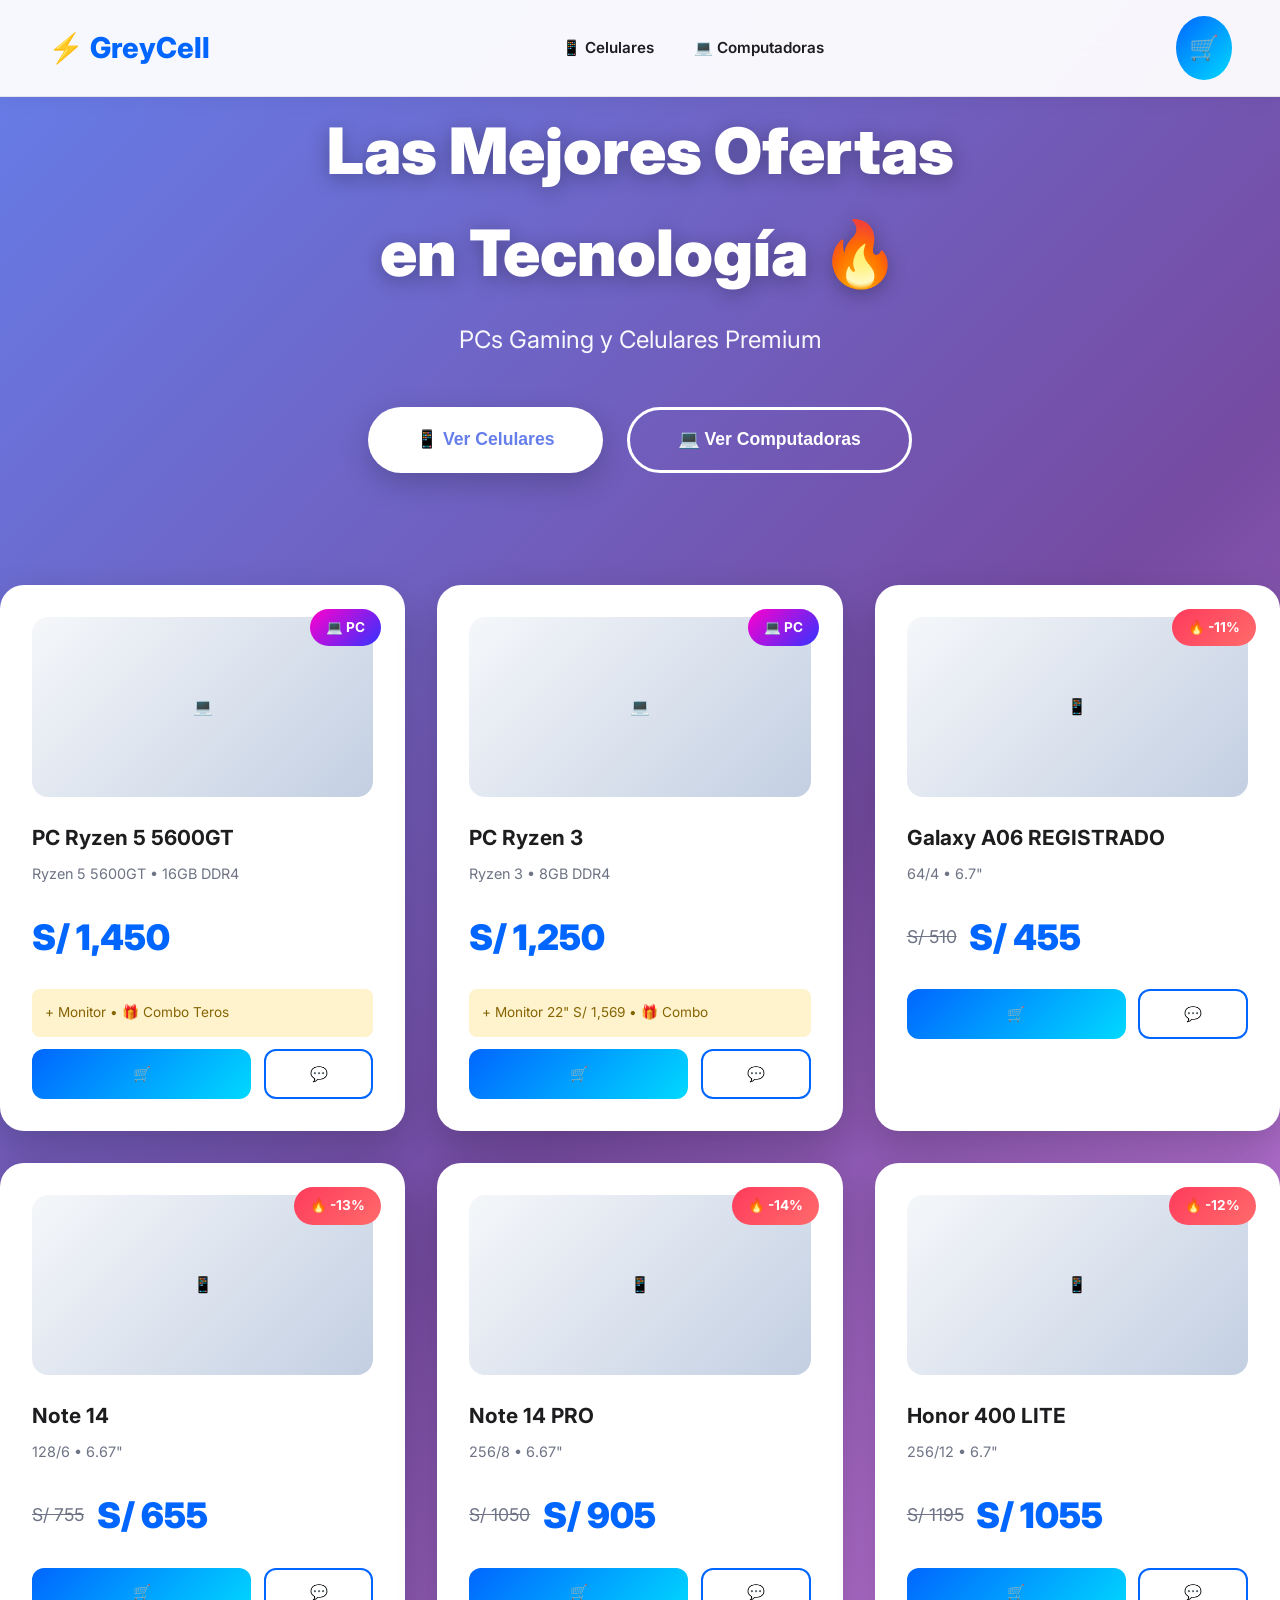
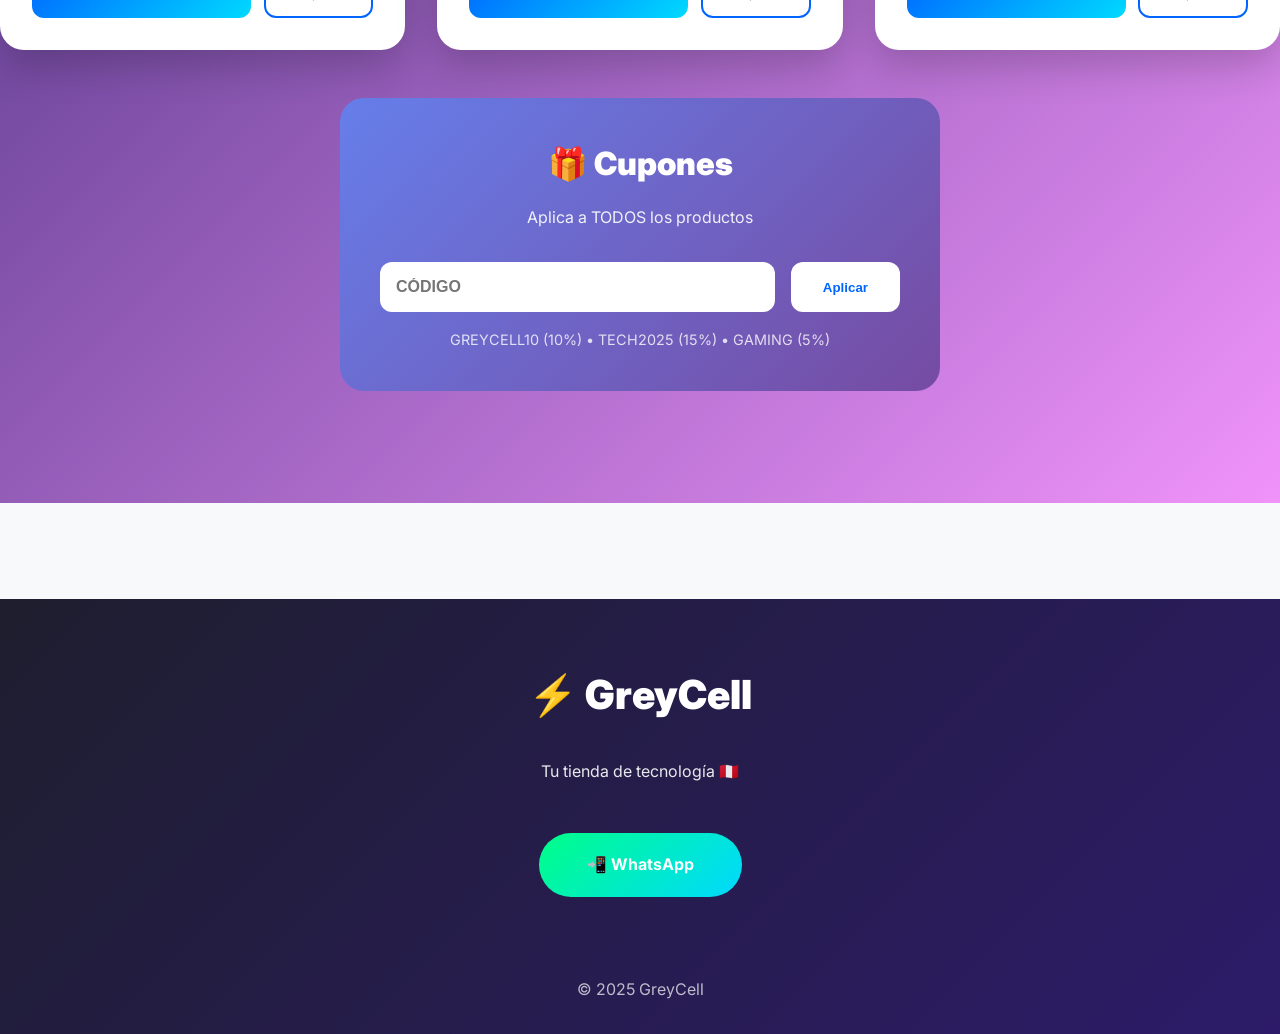
==== commit e57571a1: "Update index.html" ====
--- a/index.html
+++ b/index.html
@@ -3,1685 +3,281 @@
 <head>
     <meta charset="UTF-8">
     <meta name="viewport" content="width=device-width, initial-scale=1.0">
-    <title>⚡ GreyCell Store - Tienda de Tecnología #1 en Puerto Maldonado</title>
-    <link rel="stylesheet" href="https://cdnjs.cloudflare.com/ajax/libs/font-awesome/6.0.0/css/all.min.css">
+    <title>⚡ GreyCell Store - La Mejor Tienda de Tecnología</title>
     <style>
-        @import url('https://fonts.googleapis.com/css2?family=Inter:wght@400;500;600;700;800;900&family=Space+Grotesk:wght@500;700&display=swap');
-        
-        :root {
-            --primary: #0066ff;
-            --secondary: #00d9ff;
-            --success: #00ff88;
-            --danger: #ff3b5c;
-            --warning: #ffaa00;
-            --dark: #1d1d1f;
-            --light: #f8f9fa;
-            --gradient: linear-gradient(135deg, #0066ff, #00d9ff);
-            --shadow: 0 10px 30px rgba(0,0,0,0.1);
-            --shadow-hover: 0 20px 40px rgba(0,102,255,0.2);
-        }
-        
-        * {
-            margin: 0;
-            padding: 0;
-            box-sizing: border-box;
-        }
-        
-        body {
-            font-family: 'Inter', -apple-system, sans-serif;
-            background: var(--light);
-            color: var(--dark);
-            line-height: 1.6;
-            overflow-x: hidden;
-        }
-        
-        /* Animaciones */
-        @keyframes fadeInUp {
-            from {
-                opacity: 0;
-                transform: translateY(30px);
-            }
-            to {
-                opacity: 1;
-                transform: translateY(0);
-            }
-        }
-        
-        @keyframes slideInLeft {
-            from {
-                opacity: 0;
-                transform: translateX(-50px);
-            }
-            to {
-                opacity: 1;
-                transform: translateX(0);
-            }
-        }
-        
-        @keyframes pulse {
-            0%, 100% { transform: scale(1); }
-            50% { transform: scale(1.05); }
-        }
-        
-        @keyframes glow {
-            0%, 100% { box-shadow: 0 0 5px var(--primary); }
-            50% { box-shadow: 0 0 20px var(--primary), 0 0 30px var(--secondary); }
-        }
-        
-        @keyframes float {
-            0%, 100% { transform: translateY(0px); }
-            50% { transform: translateY(-10px); }
-        }
-        
-        /* Header */
-        .header {
-            background: rgba(255,255,255,0.98);
-            backdrop-filter: blur(20px);
-            position: fixed;
-            top: 0;
-            left: 0;
-            right: 0;
-            z-index: 9999;
-            border-bottom: 1px solid rgba(0,0,0,0.08);
-            box-shadow: 0 2px 20px rgba(0,0,0,0.05);
-        }
-        
-        .header-content {
-            max-width: 1400px;
-            margin: 0 auto;
-            padding: 1rem 3rem;
-            display: flex;
-            justify-content: space-between;
-            align-items: center;
-        }
-        
-        .logo {
-            font-size: 2rem;
-            font-weight: 900;
-            background: var(--gradient);
-            -webkit-background-clip: text;
-            -webkit-text-fill-color: transparent;
-            cursor: pointer;
-            font-family: 'Space Grotesk', sans-serif;
-        }
-        
-        .logo:hover {
-            transform: scale(1.05) rotate(-2deg);
-        }
-        
-        .nav {
-            display: flex;
-            gap: 2.5rem;
-            align-items: center;
-        }
-        
-        .nav-link {
-            color: var(--dark);
-            text-decoration: none;
-            font-size: 0.95rem;
-            font-weight: 600;
-            padding: 0.5rem 1rem;
-            position: relative;
-            cursor: pointer;
-            transition: all 0.3s;
-            border-radius: 8px;
-        }
-        
-        .nav-link:hover {
-            background: var(--gradient);
-            color: white;
-            transform: translateY(-2px);
-        }
-        
-        .cart-icon {
-            position: relative;
-            font-size: 1.5rem;
-            cursor: pointer;
-            padding: 0.8rem;
-            background: var(--gradient);
-            border-radius: 50%;
-            color: white;
-            transition: all 0.3s;
-            animation: float 3s ease-in-out infinite;
-        }
-        
-        .cart-icon:hover {
-            transform: scale(1.1) rotate(5deg);
-            box-shadow: var(--shadow-hover);
-        }
-        
-        .cart-count {
-            position: absolute;
-            top: -5px;
-            right: -5px;
-            background: var(--danger);
-            color: white;
-            border-radius: 50%;
-            width: 24px;
-            height: 24px;
-            display: none;
-            align-items: center;
-            justify-content: center;
-            font-size: 0.75rem;
-            font-weight: 700;
-            animation: pulse 2s infinite;
-        }
-        
-        /* Hero Section */
-        .hero {
-            min-height: 60vh;
-            background: linear-gradient(135deg, #667eea 0%, #764ba2 50%, #f093fb 100%);
-            padding-top: 100px;
-            position: relative;
-            overflow: hidden;
-        }
-        
-        .hero-content {
-            max-width: 1400px;
-            margin: 0 auto;
-            padding: 3rem;
-            text-align: center;
-            position: relative;
-            z-index: 1;
-        }
-        
-        .hero-title {
-            font-size: 4rem;
-            font-weight: 900;
-            color: white;
-            margin-bottom: 1rem;
-            text-shadow: 0 4px 20px rgba(0,0,0,0.3);
-            animation: fadeInUp 0.8s ease;
-            font-family: 'Space Grotesk', sans-serif;
-        }
-        
-        .hero-subtitle {
-            font-size: 1.5rem;
-            color: rgba(255,255,255,0.95);
-            margin-bottom: 2rem;
-            animation: fadeInUp 0.8s ease 0.2s both;
-        }
-        
-        /* Ofertas Destacadas */
-        .featured-section {
-            background: linear-gradient(135deg, #ff6b6b, #4ecdc4);
-            padding: 4rem 3rem;
-            margin-top: -50px;
-            position: relative;
-            z-index: 10;
-        }
-        
-        .featured-title {
-            text-align: center;
-            font-size: 3rem;
-            font-weight: 900;
-            color: white;
-            margin-bottom: 3rem;
-            text-shadow: 0 4px 20px rgba(0,0,0,0.3);
-            animation: pulse 2s infinite;
-        }
-        
-        .featured-grid {
-            display: grid;
-            grid-template-columns: repeat(auto-fit, minmax(300px, 1fr));
-            gap: 2rem;
-            max-width: 1400px;
-            margin: 0 auto;
-        }
-        
-        .featured-card {
-            background: white;
-            border-radius: 20px;
-            overflow: hidden;
-            box-shadow: 0 20px 40px rgba(0,0,0,0.2);
-            transform: translateY(0);
-            transition: all 0.3s;
-            position: relative;
-        }
-        
-        .featured-card:hover {
-            transform: translateY(-10px);
-            box-shadow: 0 30px 60px rgba(0,0,0,0.3);
-        }
-        
-        .featured-badge {
-            position: absolute;
-            top: 1rem;
-            left: 1rem;
-            background: linear-gradient(135deg, #ff3b5c, #ff6b6b);
-            color: white;
-            padding: 0.5rem 1rem;
-            border-radius: 25px;
-            font-weight: 700;
-            z-index: 10;
-            animation: pulse 2s infinite;
-        }
-        
-        .featured-image {
-            width: 100%;
-            height: 250px;
-            display: flex;
-            align-items: center;
-            justify-content: center;
-            background: linear-gradient(135deg, #f5f7fa, #e9ecef);
-            font-size: 5rem;
-        }
-        
-        .featured-image img {
-            width: 100%;
-            height: 100%;
-            object-fit: contain;
-        }
-        
-        .featured-info {
-            padding: 1.5rem;
-        }
-        
-        .featured-name {
-            font-size: 1.3rem;
-            font-weight: 800;
-            color: var(--dark);
-            margin-bottom: 1rem;
-        }
-        
-        .featured-specs {
-            display: flex;
-            flex-wrap: wrap;
-            gap: 0.5rem;
-            margin-bottom: 1rem;
-        }
-        
-        .spec-tag {
-            background: var(--gradient);
-            color: white;
-            padding: 0.3rem 0.8rem;
-            border-radius: 15px;
-            font-size: 0.8rem;
-            font-weight: 600;
-        }
-        
-        .featured-price {
-            display: flex;
-            align-items: center;
-            gap: 1rem;
-            margin-bottom: 1rem;
-        }
-        
-        .old-price {
-            font-size: 1.2rem;
-            color: #999;
-            text-decoration: line-through;
-        }
-        
-        .current-price {
-            font-size: 1.8rem;
-            font-weight: 900;
-            color: var(--primary);
-        }
-        
-        .featured-actions {
-            display: flex;
-            gap: 1rem;
-        }
-        
-        /* Store Info */
-        .store-info {
-            background: white;
-            padding: 2rem;
-            border-radius: 20px;
-            margin: 2rem auto;
-            max-width: 1000px;
-            box-shadow: var(--shadow);
-            display: flex;
-            justify-content: space-around;
-            align-items: center;
-        }
-        
-        .store-info-item {
-            display: flex;
-            align-items: center;
-            gap: 1rem;
-        }
-        
-        .store-info-icon {
-            width: 50px;
-            height: 50px;
-            background: var(--gradient);
-            border-radius: 15px;
-            display: flex;
-            align-items: center;
-            justify-content: center;
-            color: white;
-            font-size: 1.5rem;
-        }
-        
-        .store-info-text {
-            display: flex;
-            flex-direction: column;
-        }
-        
-        .store-info-label {
-            font-size: 0.9rem;
-            color: #6e7485;
-            font-weight: 500;
-        }
-        
-        .store-info-value {
-            font-size: 1.1rem;
-            font-weight: 700;
-            color: var(--dark);
-        }
-        
-        /* Cupones Section */
-        .coupon-section {
-            background: white;
-            padding: 2rem;
-            border-radius: 20px;
-            margin: 3rem auto;
-            max-width: 600px;
-            box-shadow: var(--shadow);
-        }
-        
-        .coupon-title {
-            font-size: 1.8rem;
-            font-weight: 800;
-            margin-bottom: 1.5rem;
-            text-align: center;
-            background: var(--gradient);
-            -webkit-background-clip: text;
-            -webkit-text-fill-color: transparent;
-        }
-        
-        .coupon-input-group {
-            display: flex;
-            gap: 1rem;
-            margin-bottom: 1rem;
-        }
-        
-        .coupon-input {
-            flex: 1;
-            padding: 1rem 1.5rem;
-            border: 2px solid #e1e8ed;
-            border-radius: 12px;
-            font-size: 1rem;
-            font-weight: 600;
-            text-transform: uppercase;
-            transition: all 0.3s;
-        }
-        
-        .coupon-input:focus {
-            outline: none;
-            border-color: var(--primary);
-            box-shadow: 0 0 0 4px rgba(0,102,255,0.1);
-        }
-        
-        .btn-apply-coupon {
-            padding: 1rem 2rem;
-            background: var(--gradient);
-            color: white;
-            border: none;
-            border-radius: 12px;
-            font-weight: 700;
-            cursor: pointer;
-            transition: all 0.3s;
-        }
-        
-        .btn-apply-coupon:hover {
-            transform: translateY(-2px);
-            box-shadow: var(--shadow-hover);
-        }
-        
-        .coupon-badge {
-            display: inline-block;
-            background: linear-gradient(135deg, #ffd700, #ffaa00);
-            color: white;
-            padding: 0.3rem 0.8rem;
-            border-radius: 20px;
-            font-size: 0.8rem;
-            font-weight: 700;
-            margin-left: 0.5rem;
-            animation: pulse 2s infinite;
-        }
-        
-        /* Product Cards */
-        .product-card {
-            background: white;
-            border-radius: 20px;
-            overflow: hidden;
-            box-shadow: var(--shadow);
-            transition: all 0.3s;
-            cursor: pointer;
-            position: relative;
-        }
-        
-        .product-card:hover {
-            transform: translateY(-10px);
-            box-shadow: var(--shadow-hover);
-        }
-        
-        .product-badge {
-            position: absolute;
-            top: 1rem;
-            left: 1rem;
-            background: var(--danger);
-            color: white;
-            padding: 0.4rem 0.8rem;
-            border-radius: 20px;
-            font-size: 0.75rem;
-            font-weight: 700;
-            z-index: 10;
-            animation: pulse 2s infinite;
-        }
-        
-        .badge-registered {
-            background: var(--success);
-            left: auto;
-            right: 1rem;
-        }
-        
-        .product-image {
-            width: 100%;
-            height: 200px;
-            display: flex;
-            align-items: center;
-            justify-content: center;
-            background: linear-gradient(135deg, #f5f7fa, #e9ecef);
-            font-size: 4rem;
-        }
-        
-        .product-image img {
-            width: 100%;
-            height: 100%;
-            object-fit: contain;
-        }
-        
-        .product-brand {
-            color: var(--primary);
-            font-size: 0.85rem;
-            font-weight: 700;
-            text-transform: uppercase;
-            margin: 1rem 1rem 0.5rem 1rem;
-        }
-        
-        .product-name {
-            font-size: 1.1rem;
-            font-weight: 700;
-            color: var(--dark);
-            margin: 0 1rem 1rem 1rem;
-            min-height: 2.5rem;
-        }
-        
-        .product-specs {
-            padding: 0 1rem;
-            margin-bottom: 1rem;
-        }
-        
-        .spec-row {
-            display: inline-flex;
-            align-items: center;
-            gap: 0.5rem;
-            margin-right: 1rem;
-            margin-bottom: 0.5rem;
-        }
-        
-        .spec-label {
-            font-size: 1rem;
-        }
-        
-        .spec-value {
-            font-size: 0.85rem;
-            color: #4a5568;
-            font-weight: 600;
-        }
-        
-        .product-price {
-            font-size: 1.5rem;
-            font-weight: 900;
-            color: var(--dark);
-            padding: 0 1rem;
-            margin-bottom: 1rem;
-        }
-        
-        .product-actions {
-            display: flex;
-            gap: 0.5rem;
-            padding: 1rem;
-            background: #f8f9fa;
-        }
-        
-        .btn {
-            flex: 1;
-            padding: 0.8rem;
-            border: none;
-            border-radius: 12px;
-            font-weight: 700;
-            cursor: pointer;
-            transition: all 0.3s;
-            font-size: 0.9rem;
-            display: flex;
-            align-items: center;
-            justify-content: center;
-            gap: 0.5rem;
-        }
-        
-        .btn-primary {
-            background: var(--gradient);
-            color: white;
-        }
-        
-        .btn-primary:hover {
-            transform: translateY(-2px);
-            box-shadow: 0 5px 15px rgba(0,102,255,0.3);
-        }
-        
-        .btn-secondary {
-            background: white;
-            color: var(--primary);
-            border: 2px solid var(--primary);
-        }
-        
-        .btn-secondary:hover {
-            background: var(--primary);
-            color: white;
-        }
-        
-        /* Purchase Options Modal */
-        .purchase-modal {
-            display: none;
-            position: fixed;
-            z-index: 10000;
-            left: 0;
-            top: 0;
-            width: 100%;
-            height: 100%;
-            background: rgba(0,0,0,0.7);
-            animation: fadeIn 0.3s;
-        }
-        
-        .purchase-modal-content {
-            background: white;
-            margin: 5% auto;
-            padding: 2rem;
-            width: 90%;
-            max-width: 600px;
-            border-radius: 20px;
-            position: relative;
-            animation: slideInUp 0.4s;
-        }
-        
-        .purchase-modal-header {
-            margin-bottom: 2rem;
-            text-align: center;
-        }
-        
-        .purchase-modal-title {
-            font-size: 2rem;
-            font-weight: 800;
-            color: var(--dark);
-            margin-bottom: 0.5rem;
-        }
-        
-        .purchase-modal-subtitle {
-            color: #6e7485;
-            font-size: 1.1rem;
-        }
-        
-        .purchase-options {
-            display: flex;
-            flex-direction: column;
-            gap: 1rem;
-            margin-bottom: 2rem;
-        }
-        
-        .purchase-option {
-            background: #f8f9fa;
-            padding: 1.5rem;
-            border-radius: 15px;
-            cursor: pointer;
-            transition: all 0.3s;
-            border: 3px solid transparent;
-        }
-        
-        .purchase-option:hover {
-            border-color: var(--primary);
-            transform: translateX(5px);
-            box-shadow: var(--shadow);
-        }
-        
-        .purchase-option.selected {
-            border-color: var(--primary);
-            background: linear-gradient(135deg, rgba(0,102,255,0.05), rgba(0,217,255,0.05));
-        }
-        
-        .purchase-option-header {
-            display: flex;
-            align-items: center;
-            gap: 1rem;
-            margin-bottom: 0.5rem;
-        }
-        
-        .purchase-option-icon {
-            width: 50px;
-            height: 50px;
-            background: var(--gradient);
-            border-radius: 12px;
-            display: flex;
-            align-items: center;
-            justify-content: center;
-            color: white;
-            font-size: 1.5rem;
-        }
-        
-        .purchase-option-title {
-            font-size: 1.2rem;
-            font-weight: 700;
-            color: var(--dark);
-        }
-        
-        .purchase-option-description {
-            color: #6e7485;
-            font-size: 0.95rem;
-            margin-left: 60px;
-        }
-        
-        .delivery-address {
-            display: none;
-            margin-top: 1rem;
-            margin-left: 60px;
-        }
-        
-        .delivery-input {
-            width: 100%;
-            padding: 0.8rem;
-            border: 2px solid #e1e8ed;
-            border-radius: 10px;
-            font-size: 0.95rem;
-        }
-        
-        .btn-confirm-purchase {
-            width: 100%;
-            padding: 1.2rem;
-            background: var(--gradient);
-            color: white;
-            border: none;
-            border-radius: 12px;
-            font-weight: 700;
-            font-size: 1.2rem;
-            cursor: pointer;
-            transition: all 0.3s;
-        }
-        
-        .btn-confirm-purchase:hover {
-            transform: translateY(-2px);
-            box-shadow: var(--shadow-hover);
-        }
-        
-        /* Cart Modal */
-        .cart-modal {
-            display: none;
-            position: fixed;
-            z-index: 10000;
-            left: 0;
-            top: 0;
-            width: 100%;
-            height: 100%;
-            background: rgba(0,0,0,0.7);
-        }
-        
-        .cart-content {
-            background: white;
-            margin: 5% auto;
-            padding: 2rem;
-            width: 90%;
-            max-width: 500px;
-            border-radius: 20px;
-            position: relative;
-            max-height: 80vh;
-            overflow-y: auto;
-        }
-        
-        .cart-header {
-            display: flex;
-            justify-content: space-between;
-            align-items: center;
-            margin-bottom: 2rem;
-            padding-bottom: 1rem;
-            border-bottom: 2px solid #f0f4f8;
-        }
-        
-        .cart-title {
-            font-size: 1.8rem;
-            font-weight: 800;
-            color: var(--dark);
-        }
-        
-        .close-btn {
-            background: none;
-            border: none;
-            font-size: 2rem;
-            cursor: pointer;
-            color: #6e7485;
-            transition: all 0.3s;
-        }
-        
-        .close-btn:hover {
-            color: var(--danger);
-            transform: rotate(90deg);
-        }
-        
-        .cart-item {
-            display: flex;
-            justify-content: space-between;
-            align-items: center;
-            padding: 1rem;
-            background: #f8f9fa;
-            border-radius: 12px;
-            margin-bottom: 1rem;
-        }
-        
-        .cart-item-name {
-            font-weight: 700;
-            color: var(--dark);
-        }
-        
-        .cart-item-price {
-            color: var(--primary);
-            font-weight: 600;
-        }
-        
-        .remove-btn {
-            background: var(--danger);
-            color: white;
-            border: none;
-            padding: 0.5rem 0.8rem;
-            border-radius: 8px;
-            cursor: pointer;
-            transition: all 0.3s;
-        }
-        
-        .remove-btn:hover {
-            transform: scale(1.1);
-        }
-        
-        .cart-total {
-            font-size: 1.5rem;
-            font-weight: 800;
-            color: var(--primary);
-            text-align: right;
-            margin-top: 1.5rem;
-            padding-top: 1rem;
-            border-top: 2px solid #e1e8ed;
-        }
-        
-        .discount-amount {
-            color: var(--success);
-            font-size: 1rem;
-            margin-bottom: 0.5rem;
-        }
-        
-        /* Sections */
-        .section {
-            padding: 4rem 3rem;
-            max-width: 1400px;
-            margin: 0 auto;
-        }
-        
-        .section-header {
-            text-align: center;
-            margin-bottom: 3rem;
-        }
-        
-        .section-title {
-            font-size: 2.5rem;
-            font-weight: 900;
-            color: var(--dark);
-            margin-bottom: 1rem;
-        }
-        
-        .section-subtitle {
-            color: #6e7485;
-            font-size: 1.1rem;
-        }
-        
-        .filters {
-            display: flex;
-            justify-content: center;
-            gap: 1rem;
-            margin-bottom: 3rem;
-            flex-wrap: wrap;
-        }
-        
-        .filter-btn {
-            padding: 0.8rem 1.5rem;
-            background: white;
-            border: 2px solid #e1e8ed;
-            border-radius: 12px;
-            font-weight: 600;
-            cursor: pointer;
-            transition: all 0.3s;
-        }
-        
-        .filter-btn:hover {
-            border-color: var(--primary);
-            transform: translateY(-2px);
-        }
-        
-        .filter-btn.active {
-            background: var(--gradient);
-            color: white;
-            border-color: transparent;
-        }
-        
-        .products-grid {
-            display: grid;
-            grid-template-columns: repeat(auto-fill, minmax(280px, 1fr));
-            gap: 2rem;
-        }
-        
-        /* Notification */
-        .notification {
-            position: fixed;
-            bottom: 2rem;
-            right: 2rem;
-            background: white;
-            padding: 1rem 1.5rem;
-            border-radius: 12px;
-            box-shadow: var(--shadow);
-            border-left: 4px solid var(--success);
-            animation: slideInRight 0.3s;
-            z-index: 10000;
-        }
-        
-        @keyframes fadeIn {
-            from { opacity: 0; }
-            to { opacity: 1; }
-        }
-        
-        @keyframes slideInUp {
-            from { transform: translateY(30px); opacity: 0; }
-            to { transform: translateY(0); opacity: 1; }
-        }
-        
-        @keyframes slideInRight {
-            from { transform: translateX(100%); }
-            to { transform: translateX(0); }
-        }
-        
-        /* Responsive */
-        @media (max-width: 768px) {
-            .hero-title { font-size: 2.5rem; }
-            .featured-grid { grid-template-columns: 1fr; }
-            .store-info { flex-direction: column; gap: 1.5rem; }
-            .nav { display: none; }
-            .products-grid { grid-template-columns: repeat(auto-fill, minmax(150px, 1fr)); gap: 1rem; }
-        }
+        @import url('https://fonts.googleapis.com/css2?family=Inter:wght@400;500;600;700;800;900&display=swap');
+        *{margin:0;padding:0;box-sizing:border-box}
+        body{font-family:'Inter',-apple-system,sans-serif;background:#f8f9fa;color:#1d1d1f;line-height:1.6;overflow-x:hidden}
+        .header{background:rgba(255,255,255,0.95);backdrop-filter:blur(20px);position:fixed;top:0;left:0;right:0;z-index:9999;border-bottom:1px solid rgba(0,0,0,0.08);box-shadow:0 2px 20px rgba(0,0,0,0.05)}
+        .header-content{max-width:1400px;margin:0 auto;padding:1rem 3rem;display:flex;justify-content:space-between;align-items:center}
+        .logo{font-size:1.8rem;font-weight:800;color:#0066ff;cursor:pointer;transition:transform 0.3s}
+        .logo:hover{transform:scale(1.05)}
+        .nav{display:flex;gap:2.5rem;align-items:center}
+        .nav-link{color:#1d1d1f;text-decoration:none;font-size:0.95rem;font-weight:600;padding:0.5rem 0;position:relative;cursor:pointer;transition:all 0.3s}
+        .nav-link::after{content:'';position:absolute;bottom:0;left:0;width:0;height:3px;background:linear-gradient(90deg,#0066ff,#00d9ff);transition:width 0.3s}
+        .nav-link:hover::after,.nav-link.active::after{width:100%}
+        .cart-icon{position:relative;font-size:1.5rem;cursor:pointer;padding:0.8rem;background:linear-gradient(135deg,#0066ff,#00d9ff);border-radius:50%;color:white;transition:all 0.3s}
+        .cart-icon:hover{transform:scale(1.1) rotate(5deg);box-shadow:0 8px 25px rgba(0,102,255,0.4)}
+        .cart-count{position:absolute;top:-5px;right:-5px;background:#ff3b5c;color:white;border-radius:50%;width:22px;height:22px;display:none;align-items:center;justify-content:center;font-size:0.7rem;font-weight:700;animation:pulse 2s infinite}
+        @keyframes pulse{0%,100%{transform:scale(1)}50%{transform:scale(1.1)}}
+        .hero{min-height:100vh;background:linear-gradient(135deg,#667eea 0%,#764ba2 50%,#f093fb 100%);padding-top:100px;padding-bottom:4rem;position:relative}
+        .hero-content{max-width:1400px;margin:0 auto;padding:0 3rem 3rem 3rem;text-align:center;position:relative}
+        .hero-title{font-size:4rem;font-weight:900;color:white;margin-bottom:1rem;text-shadow:0 4px 20px rgba(0,0,0,0.3);animation:fadeInUp 0.8s ease}
+        @keyframes fadeInUp{from{opacity:0;transform:translateY(30px)}to{opacity:1;transform:translateY(0)}}
+        .hero-subtitle{font-size:1.5rem;color:rgba(255,255,255,0.95);margin-bottom:3rem;animation:fadeInUp 0.8s ease 0.2s both}
+        .hero-cta{display:flex;gap:1.5rem;justify-content:center;margin-bottom:4rem;animation:fadeInUp 0.8s ease 0.4s both}
+        .cta-btn{padding:1.2rem 3rem;font-size:1.1rem;font-weight:700;border:none;border-radius:50px;cursor:pointer;transition:all 0.3s}
+        .cta-primary{background:white;color:#667eea;box-shadow:0 10px 30px rgba(0,0,0,0.2)}
+        .cta-primary:hover{transform:translateY(-3px) scale(1.05)}
+        .cta-secondary{background:transparent;color:white;border:3px solid white}
+        .cta-secondary:hover{background:white;color:#667eea}
+        .ofertas-grid{display:grid;grid-template-columns:repeat(auto-fit,minmax(300px,1fr));gap:2rem;max-width:1400px;margin:0 auto;animation:fadeInUp 0.8s ease 0.6s both}
+        .offer-card{background:white;border-radius:24px;padding:2rem;box-shadow:0 15px 40px rgba(0,0,0,0.2);transition:all 0.4s;position:relative;cursor:pointer}
+        .offer-card:hover{transform:translateY(-12px) scale(1.02);box-shadow:0 25px 60px rgba(0,0,0,0.3)}
+        .offer-badge{position:absolute;top:1.5rem;right:1.5rem;background:linear-gradient(135deg,#ff3b5c,#ff6b6b);color:white;padding:0.5rem 1rem;border-radius:50px;font-weight:700;font-size:0.85rem;z-index:10}
+        .pc-badge{background:linear-gradient(135deg,#ff00cc,#3333ff)}
+        .offer-image{width:100%;height:180px;background:linear-gradient(135deg,#f5f7fa,#c3cfe2);border-radius:16px;display:flex;align-items:center;justify-content:center;margin-bottom:1.5rem;overflow:hidden}
+        .offer-image img{width:100%;height:100%;object-fit:contain}
+        .offer-name{font-size:1.3rem;font-weight:700;margin-bottom:0.5rem}
+        .offer-specs{font-size:0.9rem;color:#6e7485;margin-bottom:1rem}
+        .offer-price{display:flex;align-items:center;gap:0.8rem;margin:1.5rem 0}
+        .price-old{font-size:1.1rem;color:#6e7485;text-decoration:line-through}
+        .price-new{font-size:2.2rem;font-weight:900;color:#0066ff}
+        .offer-actions{display:grid;grid-template-columns:2fr 1fr;gap:0.8rem}
+        .btn{padding:0.9rem;border:none;border-radius:12px;font-weight:700;font-size:0.9rem;cursor:pointer;transition:all 0.3s}
+        .btn-primary{background:linear-gradient(135deg,#0066ff,#00d9ff);color:white}
+        .btn-primary:hover{transform:translateY(-2px)}
+        .btn-secondary{background:white;color:#0066ff;border:2px solid #0066ff}
+        .btn-secondary:hover{background:#0066ff;color:white}
+        section{max-width:1400px;margin:4rem auto;padding:0 3rem;display:none}
+        section.active{display:block;animation:fadeIn 0.5s ease}
+        @keyframes fadeIn{from{opacity:0}to{opacity:1}}
+        .section-header{text-align:center;margin-bottom:3rem}
+        .section-title{font-size:3rem;font-weight:900;margin-bottom:0.5rem;background:linear-gradient(135deg,#667eea,#764ba2);-webkit-background-clip:text;-webkit-text-fill-color:transparent}
+        .section-subtitle{font-size:1.2rem;color:#6e7485}
+        .filters{display:flex;justify-content:center;gap:1rem;margin:3rem 0;flex-wrap:wrap}
+        .filter-btn{padding:0.8rem 1.8rem;background:white;border:2px solid #e0e0e0;color:#1d1d1f;border-radius:50px;cursor:pointer;font-weight:600;font-size:0.95rem;transition:all 0.3s}
+        .filter-btn:hover{transform:translateY(-2px)}
+        .filter-btn.active{background:linear-gradient(135deg,#0066ff,#00d9ff);color:white;border-color:transparent}
+        .products-grid{display:grid;grid-template-columns:repeat(auto-fill,minmax(280px,1fr));gap:2rem}
+        .product-card{background:white;border-radius:20px;padding:1.5rem;box-shadow:0 4px 20px rgba(0,0,0,0.08);transition:all 0.4s;cursor:pointer;position:relative}
+        .product-card:hover{transform:translateY(-8px);box-shadow:0 12px 40px rgba(0,0,0,0.15)}
+        .product-badge{position:absolute;top:1rem;left:1rem;background:linear-gradient(135deg,#ff3b5c,#ff6b6b);color:white;padding:0.3rem 0.8rem;border-radius:50px;font-weight:700;font-size:0.7rem;z-index:10}
+        .badge-registered{background:linear-gradient(135deg,#00d2ff,#3a7bd5);top:3.3rem}
+        .product-image{width:100%;height:150px;background:linear-gradient(135deg,#f8f9fa,#e3f2fd);border-radius:12px;display:flex;align-items:center;justify-content:center;margin-bottom:1rem;overflow:hidden}
+        .product-image img{width:100%;height:100%;object-fit:contain}
+        .product-brand{font-size:0.85rem;font-weight:700;color:#0066ff;text-transform:uppercase;margin-bottom:0.5rem}
+        .product-name{font-size:1.1rem;font-weight:700;margin-bottom:0.8rem;min-height:2.5rem}
+        .product-specs{background:#f8f9fa;border-radius:12px;padding:0.8rem;margin:0.8rem 0;font-size:0.85rem}
+        .spec-row{display:flex;justify-content:space-between;padding:0.3rem 0}
+        .spec-label{color:#6e7485}
+        .spec-value{font-weight:700}
+        .product-price{font-size:1.8rem;font-weight:900;color:#0066ff;margin:1rem 0}
+        .old-price{font-size:1rem;color:#6e7485;text-decoration:line-through;margin-right:0.5rem}
+        .product-actions{display:grid;grid-template-columns:2fr 1fr;gap:0.6rem}
+        .coupon-section{background:linear-gradient(135deg,#667eea,#764ba2);border-radius:24px;padding:2.5rem;margin:3rem auto;max-width:600px;text-align:center}
+        .coupon-title{font-size:2rem;font-weight:900;color:white;margin-bottom:1rem}
+        .coupon-subtitle{color:rgba(255,255,255,0.9);margin-bottom:2rem}
+        .coupon-input-group{display:flex;gap:1rem}
+        .coupon-input{flex:1;padding:1rem;border:none;border-radius:12px;font-size:1rem;font-weight:600;text-transform:uppercase}
+        .coupon-apply{padding:1rem 2rem;background:white;color:#0066ff;border:none;border-radius:12px;font-weight:700;cursor:pointer}
+        .coupon-message{color:white;font-weight:600;margin-top:1rem;padding:0.8rem;border-radius:8px;display:none}
+        .coupon-message.success{background:rgba(0,255,136,0.3);display:block}
+        .coupon-message.error{background:rgba(255,59,92,0.3);display:block}
+        .cart-modal{display:none;position:fixed;top:0;left:0;right:0;bottom:0;background:rgba(0,0,0,0.7);backdrop-filter:blur(10px);z-index:100000}
+        .cart-content{position:absolute;top:50%;left:50%;transform:translate(-50%,-50%);background:white;border-radius:24px;padding:2.5rem;max-width:600px;width:90%;max-height:85vh;overflow-y:auto}
+        .close-modal{position:absolute;top:1.5rem;right:1.5rem;font-size:1.8rem;cursor:pointer;color:#6e7485}
+        .cart-title{font-size:2.2rem;font-weight:900;margin-bottom:2rem;background:linear-gradient(135deg,#667eea,#764ba2);-webkit-background-clip:text;-webkit-text-fill-color:transparent}
+        .cart-item{background:#f8f9fa;padding:1.2rem;border-radius:14px;margin-bottom:1rem;display:flex;justify-content:space-between;align-items:center}
+        .cart-item-name{font-weight:700}
+        .cart-item-price{color:#0066ff;font-weight:700}
+        .remove-btn{background:linear-gradient(135deg,#ff3b5c,#ff6b6b);color:white;border:none;padding:0.6rem 1.2rem;border-radius:8px;cursor:pointer}
+        .cart-total{text-align:center;font-size:2.2rem;font-weight:900;margin:2rem 0;padding:1.5rem 0;border-top:2px solid #f8f9fa;color:#0066ff}
+        .discount-amount{font-size:1.2rem;color:#00ff88;text-align:center}
+        .checkout-btn{width:100%;padding:1.3rem;background:linear-gradient(135deg,#00ff88,#00d9ff);color:white;border:none;border-radius:14px;font-weight:700;font-size:1.1rem;cursor:pointer}
+        .footer{background:linear-gradient(135deg,#1e1e2e,#2d1b69);color:white;padding:4rem 3rem 2rem;text-align:center;margin-top:6rem}
+        .footer-logo{font-size:2.5rem;font-weight:900;margin-bottom:2rem}
+        .whatsapp-btn{display:inline-block;background:linear-gradient(135deg,#00ff88,#00d9ff);color:white;padding:1.2rem 3rem;border-radius:50px;text-decoration:none;font-weight:700;margin:2rem 0}
+        .notification{position:fixed;top:100px;right:30px;background:white;padding:1rem 1.5rem;border-radius:14px;box-shadow:0 8px 30px rgba(0,0,0,0.2);z-index:100001;animation:slideInRight 0.4s,slideOutRight 0.4s 2.6s;border-left:4px solid}
+        @keyframes slideInRight{from{transform:translateX(400px)}to{transform:translateX(0)}}
+        @keyframes slideOutRight{to{transform:translateX(400px)}}
+        .detail-modal{display:none;position:fixed;top:0;left:0;right:0;bottom:0;background:rgba(0,0,0,0.8);backdrop-filter:blur(10px);z-index:100002;animation:fadeIn 0.3s}
+        .detail-content{position:absolute;top:50%;left:50%;transform:translate(-50%,-50%);background:white;border-radius:24px;padding:0;max-width:900px;width:90%;max-height:90vh;overflow-y:auto;animation:zoomIn 0.4s}
+        @keyframes zoomIn{from{transform:translate(-50%,-50%) scale(0.8);opacity:0}to{transform:translate(-50%,-50%) scale(1);opacity:1}}
+        .detail-header{position:relative;padding:2rem;background:linear-gradient(135deg,#667eea,#764ba2);color:white;border-radius:24px 24px 0 0}
+        .detail-close{position:absolute;top:1rem;right:1rem;font-size:2rem;cursor:pointer;color:white;width:40px;height:40px;display:flex;align-items:center;justify-content:center;border-radius:50%;transition:all 0.3s}
+        .detail-close:hover{background:rgba(255,255,255,0.2);transform:rotate(90deg)}
+        .detail-body{padding:2rem}
+        .detail-image{width:100%;height:300px;background:linear-gradient(135deg,#f5f7fa,#c3cfe2);border-radius:16px;display:flex;align-items:center;justify-content:center;margin-bottom:2rem;overflow:hidden}
+        .detail-image img{width:100%;height:100%;object-fit:contain}
+        .detail-title{font-size:2rem;font-weight:900;margin-bottom:1rem}
+        .detail-price{font-size:2.5rem;font-weight:900;color:#0066ff;margin:1.5rem 0}
+        .detail-specs-grid{display:grid;grid-template-columns:repeat(auto-fit,minmax(200px,1fr));gap:1rem;margin:2rem 0}
+        .detail-spec{background:#f8f9fa;padding:1rem;border-radius:12px}
+        .detail-spec-label{font-size:0.85rem;color:#6e7485;margin-bottom:0.3rem}
+        .detail-spec-value{font-size:1.1rem;font-weight:700}
+        .pc-offers-section{background:linear-gradient(135deg,#fff3cd,#ffe69c);padding:2rem;border-radius:16px;margin:2rem 0;border:3px solid #ffaa00;position:relative;overflow:hidden}
+        .pc-offers-section::before{content:'🎁';position:absolute;top:-20px;right:-20px;font-size:8rem;opacity:0.1;animation:rotate 20s linear infinite}
+        @keyframes rotate{from{transform:rotate(0deg)}to{transform:rotate(360deg)}}
+        .offer-title{font-size:1.5rem;font-weight:900;color:#856404;margin-bottom:1.5rem;text-align:center;animation:bounce 2s infinite}
+        @keyframes bounce{0%,100%{transform:translateY(0)}50%{transform:translateY(-10px)}}
+        .offer-option{background:white;padding:1.5rem;border-radius:12px;margin:1rem 0;border:2px solid #ffaa00;transition:all 0.3s;cursor:pointer}
+        .offer-option:hover{transform:scale(1.02);box-shadow:0 8px 25px rgba(255,170,0,0.3)}
+        .offer-option-title{font-size:1.2rem;font-weight:700;color:#1d1d1f;margin-bottom:0.5rem}
+        .offer-option-price{font-size:1.8rem;font-weight:900;color:#0066ff;margin:0.5rem 0}
+        .offer-gift-badge{display:inline-block;background:linear-gradient(135deg,#00ff88,#00d9ff);color:white;padding:0.5rem 1rem;border-radius:50px;font-weight:700;font-size:0.9rem;margin-top:0.5rem;animation:pulse 2s infinite}
+        .detail-actions{display:grid;grid-template-columns:1fr 1fr;gap:1rem;margin-top:2rem}
+        .btn-large{padding:1.2rem;font-size:1.1rem}
+        @media (max-width:768px){.hero-title{font-size:2.5rem}.nav{display:none}.products-grid{grid-template-columns:1fr}.ofertas-grid{grid-template-columns:1fr}.coupon-input-group{flex-direction:column}.detail-content{width:95%}.detail-specs-grid{grid-template-columns:1fr}.detail-actions{grid-template-columns:1fr}}
     </style>
 </head>
 <body>
-    <!-- Header -->
-    <header class="header">
+    <div class="header">
         <div class="header-content">
-            <div class="logo">⚡ GreyCell Store</div>
+            <div class="logo" onclick="showHome()">⚡ GreyCell</div>
             <nav class="nav">
-                <a href="#ofertas" class="nav-link">🔥 Ofertas</a>
-                <a href="#celulares" class="nav-link">📱 Celulares</a>
-                <a href="#pcs" class="nav-link">💻 PC Gaming</a>
-                <div class="cart-icon" onclick="toggleCart()">
-                    🛒
-                    <span id="cart-count" class="cart-count">0</span>
-                </div>
+                <a class="nav-link" onclick="showSection('celulares')" id="nav-celulares">📱 Celulares</a>
+                <a class="nav-link" onclick="showSection('computadoras')" id="nav-computadoras">💻 Computadoras</a>
             </nav>
-        </div>
-    </header>
-
-    <!-- Hero Section -->
-    <section class="hero">
+            <div class="cart-icon" onclick="toggleCart()">🛒<span class="cart-count" id="cart-count">0</span></div>
+        </div>
+    </div>
+
+    <div class="hero" id="hero-section">
         <div class="hero-content">
-            <h1 class="hero-title">⚡ TECNOLOGÍA PREMIUM</h1>
-            <p class="hero-subtitle">Los mejores equipos y componentes en Puerto Maldonado</p>
-        </div>
-    </section>
-
-    <!-- OFERTAS DESTACADAS -->
-    <section id="ofertas" class="featured-section">
-        <h2 class="featured-title">🔥 OFERTAS IMPERDIBLES 🔥</h2>
-        <div class="featured-grid" id="featured-container"></div>
-    </section>
-
-    <!-- Store Info -->
-    <div class="store-info">
-        <div class="store-info-item">
-            <div class="store-info-icon">
-                <i class="fas fa-map-marker-alt"></i>
-            </div>
-            <div class="store-info-text">
-                <span class="store-info-label">Ubicación</span>
-                <span class="store-info-value">Av. 2 de Mayo con Piura</span>
-            </div>
-        </div>
-        <div class="store-info-item">
-            <div class="store-info-icon">
-                <i class="fas fa-phone"></i>
-            </div>
-            <div class="store-info-text">
-                <span class="store-info-label">WhatsApp</span>
-                <span class="store-info-value">992 039 149</span>
-            </div>
-        </div>
-        <div class="store-info-item">
-            <div class="store-info-icon">
-                <i class="fas fa-clock"></i>
-            </div>
-            <div class="store-info-text">
-                <span class="store-info-label">Horario</span>
-                <span class="store-info-value">9AM - 9PM</span>
-            </div>
-        </div>
-    </div>
-
-    <!-- Coupon Section -->
-    <div class="coupon-section">
-        <h3 class="coupon-title">🎁 CUPÓN DE DESCUENTO 5% OFF</h3>
-        <div class="coupon-input-group">
-            <input type="text" id="coupon-input" class="coupon-input" placeholder="INGRESA TU CUPÓN">
-            <button class="btn-apply-coupon" onclick="applyCoupon()">APLICAR</button>
-        </div>
-        <div id="coupon-message"></div>
-        <p style="text-align:center;color:#6e7485;margin-top:1rem">
-            Usa el código <strong>GREY5</strong> para obtener 5% de descuento en toda tu compra
-            <span class="coupon-badge">5% OFF</span>
-        </p>
-    </div>
-
-    <!-- Celulares Section -->
-    <section id="celulares" class="section">
+            <h1 class="hero-title">Las Mejores Ofertas<br>en Tecnología 🔥</h1>
+            <p class="hero-subtitle">PCs Gaming y Celulares Premium</p>
+            <div class="hero-cta">
+                <button class="cta-btn cta-primary" onclick="showSection('celulares')">📱 Ver Celulares</button>
+                <button class="cta-btn cta-secondary" onclick="showSection('computadoras')">💻 Ver Computadoras</button>
+            </div>
+        </div>
+        <div class="ofertas-grid" id="hero-ofertas"></div>
+        <div class="coupon-section">
+            <h3 class="coupon-title">🎁 Cupones</h3>
+            <p class="coupon-subtitle">Aplica a TODOS los productos</p>
+            <div class="coupon-input-group">
+                <input type="text" class="coupon-input" id="coupon-input" placeholder="CÓDIGO">
+                <button class="coupon-apply" onclick="applyCoupon()">Aplicar</button>
+            </div>
+            <div class="coupon-message" id="coupon-message"></div>
+            <p style="color:rgba(255,255,255,0.8);font-size:0.9rem;margin-top:1rem">GREYCELL10 (10%) • TECH2025 (15%) • GAMING (5%)</p>
+        </div>
+    </div>
+
+    <section id="celulares-section">
         <div class="section-header">
-            <h2 class="section-title">📱 CELULARES</h2>
-            <p class="section-subtitle">Smartphones con garantía oficial</p>
-        </div>
-        
+            <h2 class="section-title">📱 Todos los Celulares</h2>
+            <p class="section-subtitle">Encuentra tu smartphone</p>
+        </div>
         <div class="filters">
             <button class="filter-btn active" data-brand="all">Todos</button>
             <button class="filter-btn" data-brand="samsung">Samsung</button>
-            <button class="filter-btn" data-brand="xiaomi">Xiaomi/Redmi</button>
+            <button class="filter-btn" data-brand="redmi">Redmi</button>
+            <button class="filter-btn" data-brand="poco">Poco</button>
             <button class="filter-btn" data-brand="honor">Honor</button>
+            <button class="filter-btn" data-brand="realme">Realme</button>
             <button class="filter-btn" data-brand="motorola">Motorola</button>
-            <button class="filter-btn" data-brand="realme">Realme</button>
             <button class="filter-btn" data-brand="magic">Magic</button>
         </div>
-        
-        <div id="celulares-container" class="products-grid"></div>
+        <div class="products-grid" id="celulares-container"></div>
     </section>
 
-    <!-- PC Gaming Section -->
-    <section id="pcs" class="section">
+    <section id="computadoras-section">
         <div class="section-header">
-            <h2 class="section-title">💻 PC GAMING & COMPONENTES</h2>
-            <p class="section-subtitle">Potencia extrema para gaming</p>
-        </div>
-        
+            <h2 class="section-title">💻 Computadoras</h2>
+            <p class="section-subtitle">PCs, Componentes y Monitores</p>
+        </div>
         <div class="filters">
-            <button class="filter-btn active" data-pc-cat="pcs">PC Completas</button>
+            <button class="filter-btn active" data-pc-cat="pcs">PCs Completas</button>
             <button class="filter-btn" data-pc-cat="componentes">Componentes</button>
             <button class="filter-btn" data-pc-cat="monitores">Monitores</button>
         </div>
-        
-        <div id="pcs-section" class="products-grid"></div>
-        
-        <!-- Componentes -->
+        <div id="pcs-section" class="products-grid" style="display:grid"></div>
         <div id="componentes-section" style="display:none">
-            <div class="filters">
-                <button class="filter-btn active" data-comp="cpu">Procesadores</button>
-                <button class="filter-btn" data-comp="mb">Placas Madre</button>
+            <div class="filters" style="margin-top:2rem">
+                <button class="filter-btn active" data-comp="procesadores">Procesadores</button>
+                <button class="filter-btn" data-comp="placas">Placas Madre</button>
                 <button class="filter-btn" data-comp="ram">RAM</button>
-                <button class="filter-btn" data-comp="ssd">SSD</button>
-                <button class="filter-btn" data-comp="case">Cases</button>
-                <button class="filter-btn" data-comp="psu">Fuentes</button>
-                <button class="filter-btn" data-comp="cooler">Coolers</button>
-            </div>
-            <div id="componentes-container" class="products-grid"></div>
-        </div>
-        
-        <!-- Monitores -->
+                <button class="filter-btn" data-comp="ssd">SSD/NVME</button>
+                <button class="filter-btn" data-comp="cases">Cases</button>
+            </div>
+            <div class="products-grid" id="componentes-container"></div>
+        </div>
         <div id="monitores-section" class="products-grid" style="display:none"></div>
     </section>
 
-    <!-- Cart Modal -->
-    <div id="cart-modal" class="cart-modal" onclick="closeCartIfOutside(event)">
-        <div class="cart-content">
-            <div class="cart-header">
-                <h2 class="cart-title">🛒 Tu Carrito</h2>
-                <button class="close-btn" onclick="toggleCart()">✕</button>
-            </div>
-            
+    <div class="cart-modal" id="cart-modal" onclick="closeCartIfOutside(event)">
+        <div class="cart-content" onclick="event.stopPropagation()">
+            <span class="close-modal" onclick="toggleCart()">✕</span>
+            <h2 class="cart-title">🛒 Tu Carrito</h2>
             <div id="cart-items"></div>
-            
-            <div id="discount-amount" class="discount-amount" style="display:none"></div>
-            <div id="cart-total" class="cart-total">Total: S/ 0</div>
-            
-            <button class="btn-confirm-purchase" onclick="openPurchaseOptions()" style="margin-top:1.5rem">
-                Proceder al Pago
-            </button>
-        </div>
-    </div>
-
-    <!-- Purchase Options Modal -->
-    <div id="purchase-modal" class="purchase-modal">
-        <div class="purchase-modal-content">
-            <div class="purchase-modal-header">
-                <h2 class="purchase-modal-title">¿Cómo deseas recibir tu pedido?</h2>
-                <p class="purchase-modal-subtitle">Selecciona el método más conveniente para ti</p>
-            </div>
-            
-            <div class="purchase-options">
-                <div class="purchase-option" onclick="selectPurchaseOption('pickup')">
-                    <div class="purchase-option-header">
-                        <div class="purchase-option-icon">
-                            <i class="fas fa-store"></i>
-                        </div>
-                        <div class="purchase-option-title">RECOJO EN TIENDA</div>
-                    </div>
-                    <div class="purchase-option-description">
-                        Retira tu pedido directamente en nuestra tienda: Av. 2 de Mayo con Piura
-                    </div>
+            <div class="discount-amount" id="discount-amount"></div>
+            <div class="cart-total" id="cart-total">Total: S/ 0</div>
+            <button class="checkout-btn" onclick="checkout()">💬 Comprar WhatsApp</button>
+        </div>
+    </div>
+
+    <div class="detail-modal" id="detail-modal" onclick="closeDetailIfOutside(event)">
+        <div class="detail-content" onclick="event.stopPropagation()">
+            <div class="detail-header">
+                <span class="detail-close" onclick="closeDetail()">✕</span>
+                <div class="detail-title" id="detail-title"></div>
+                <div class="detail-price" id="detail-price"></div>
+            </div>
+            <div class="detail-body">
+                <div class="detail-image" id="detail-image"></div>
+                <div id="detail-specs"></div>
+                <div id="detail-offers"></div>
+                <div class="detail-actions">
+                    <button class="btn btn-primary btn-large" id="detail-add-cart">🛒 Agregar al Carrito</button>
+                    <button class="btn btn-secondary btn-large" id="detail-consult">💬 Consultar</button>
                 </div>
-                
-                <div class="purchase-option" onclick="selectPurchaseOption('appointment')">
-                    <div class="purchase-option-header">
-                        <div class="purchase-option-icon">
-                            <i class="fas fa-calendar-check"></i>
-                        </div>
-                        <div class="purchase-option-title">AGENDAR CITA</div>
-                    </div>
-                    <div class="purchase-option-description">
-                        Ven a ver y probar el producto antes de comprarlo
-                    </div>
-                </div>
-                
-                <div class="purchase-option" onclick="selectPurchaseOption('delivery')">
-                    <div class="purchase-option-header">
-                        <div class="purchase-option-icon">
-                            <i class="fas fa-truck"></i>
-                        </div>
-                        <div class="purchase-option-title">DELIVERY EN PUERTO MALDONADO</div>
-                    </div>
-                    <div class="purchase-option-description">
-                        Envío a domicilio dentro de la ciudad
-                    </div>
-                    <div class="delivery-address" id="delivery-address">
-                        <input type="text" class="delivery-input" id="delivery-input" 
-                               placeholder="Ingresa tu dirección completa">
-                    </div>
-                </div>
-            </div>
-            
-            <button class="btn-confirm-purchase" onclick="confirmPurchase()">
-                CONFIRMAR PEDIDO
-            </button>
-            
-            <button class="close-btn" onclick="closePurchaseModal()" 
-                    style="position:absolute;top:1rem;right:1rem">✕</button>
-        </div>
-    </div>
-
-    <script>
-    const REPO_URL = 'https://raw.githubusercontent.com/dongreysell/timagen/main/';
-    
-    // Ofertas Destacadas REALES (aparecen al inicio)
-    const featuredOffers = [
-        {name:"Redmi Note 14 PRO",brand:"redmi",ram:"256/8",screen:"6.67\"",camera:"50MP",price:905,oldPrice:1050,image:"redmi_14pro.jpeg",offer:true},
-        {name:"Honor 400 LITE",brand:"honor",ram:"256/12",screen:"6.7\"",camera:"108MP",price:1055,oldPrice:1195,image:"honor_400lite.jpeg",offer:true},
-        {name:"Magic 7 LITE",brand:"magic",ram:"256/8",screen:"6.78\"",camera:"108MP",price:1195,oldPrice:1345,image:"honor magic 7 lite.jpeg",offer:true},
-        {name:"Redmi Note 14",brand:"redmi",ram:"128/6",screen:"6.67\"",camera:"50MP",price:655,oldPrice:755,image:"redmi_14.jpeg",offer:true},
-        {name:"Samsung Galaxy A06 REGISTRADO",brand:"samsung",ram:"64/4",screen:"6.7\"",camera:"50MP",price:455,oldPrice:510,registered:true,image:"SAMSUNG_A06.jpeg",offer:true}
-    ];
-    
-    // Celulares REALES del archivo original
-    const celulares = [
-        {brand:"samsung",name:"Galaxy A05",ram:"128/4",screen:"6.7\"",camera:"50MP",price:505,image:"SAMSUNG_A05.jpeg"},
-        {brand:"samsung",name:"Galaxy A05",ram:"64/4",screen:"6.7\"",camera:"50MP",price:425,image:"SAMSUNG_A05.jpeg"},
-        {brand:"samsung",name:"Galaxy A05S",ram:"128/6",screen:"6.7\"",camera:"50MP",price:595,image:"SAMSUNG_A05.jpeg"},
-        {brand:"samsung",name:"Galaxy A06 REGISTRADO",ram:"64/4",screen:"6.7\"",camera:"50MP",price:455,registered:true,offer:true,oldPrice:510,image:"SAMSUNG_A06.jpeg"},
-        {brand:"samsung",name:"Galaxy A06",ram:"128/4",screen:"6.7\"",camera:"50MP",price:525,image:"SAMSUNG_A06.jpeg"},
-        {brand:"samsung",name:"Galaxy A07 REGISTRADO",ram:"64/4",screen:"6.7\"",camera:"50MP",price:525,registered:true,image:"SAMSUNG_A07.jpeg"},
-        {brand:"samsung",name:"Galaxy A07 REGISTRADO",ram:"128/4",screen:"6.7\"",camera:"50MP",price:575,registered:true,image:"SAMSUNG_A07.jpeg"},
-        {brand:"samsung",name:"Galaxy A16",ram:"128/4",screen:"6.7\"",camera:"50MP",price:595,image:"SAMSUNG_A16.jpeg"},
-        {brand:"samsung",name:"Galaxy A16 REGISTRADO",ram:"128/4",screen:"6.7\"",camera:"50MP",price:625,registered:true,image:"SAMSUNG_A16.jpeg"},
-        {brand:"samsung",name:"Galaxy A16",ram:"128/6",screen:"6.7\"",camera:"50MP",price:685,image:"SAMSUNG_A16.jpeg"},
-        {brand:"samsung",name:"Galaxy A16",ram:"256/8",screen:"6.7\"",camera:"50MP",price:815,image:"SAMSUNG_A16.jpeg"},
-        {brand:"samsung",name:"Galaxy A17",ram:"256/8",screen:"6.7\"",camera:"50MP",price:905,image:"SAMSUNG_A17.jpeg"},
-        {brand:"samsung",name:"Galaxy A26",ram:"256/8",screen:"6.7\"",camera:"50MP",price:905,image:"SAMSUNG_A26.jpeg"},
-        {brand:"samsung",name:"Galaxy A36",ram:"256/8",screen:"6.6\"",camera:"50MP",price:1195,image:"SAMSUNG_A36.jpeg"},
-        {brand:"samsung",name:"Galaxy A36",ram:"256/12",screen:"6.6\"",camera:"50MP",price:1245,image:"SAMSUNG_A36.jpeg"},
-        {brand:"samsung",name:"Galaxy A56",ram:"256/8",screen:"6.7\"",camera:"50MP",price:1395,image:"SAMSUNG_A56.jpeg"},
-        {brand:"samsung",name:"Galaxy A56",ram:"256/12",screen:"6.7\"",camera:"50MP",price:1445,image:"SAMSUNG_A56.jpeg"},
-        {brand:"samsung",name:"Galaxy F17 5G",ram:"128/4",screen:"6.7\"",camera:"50MP",price:725,image:"SAMSUNG_F17.jpeg"},
-        {brand:"samsung",name:"Galaxy S25 ULTRA",ram:"512/12",screen:"6.8\"",camera:"200MP",price:4120,image:"SAMSUNG_S25.jpeg"},
-        {brand:"xiaomi",name:"Redmi A5",ram:"64/3",screen:"6.71\"",camera:"8MP",price:385,image:"REDMI_A5.jpeg"},
-        {brand:"xiaomi",name:"Redmi A5 REGISTRADO",ram:"64/3",screen:"6.71\"",camera:"8MP",price:425,registered:true,image:"REDMI_A5.jpeg"},
-        {brand:"xiaomi",name:"Redmi A5",ram:"128/4",screen:"6.71\"",camera:"8MP",price:425,image:"REDMI_A5.jpeg"},
-        {brand:"xiaomi",name:"Redmi 9C",ram:"128/4",screen:"6.53\"",camera:"13MP",price:525,image:"REDMI_9C.jpeg"},
-        {brand:"xiaomi",name:"Redmi 14C",ram:"128/4",screen:"6.88\"",camera:"50MP",price:485,image:"REDMI_14C.jpeg"},
-        {brand:"xiaomi",name:"Redmi 14C",ram:"256/4",screen:"6.88\"",camera:"50MP",price:515,image:"REDMI_14C.jpeg"},
-        {brand:"xiaomi",name:"Redmi 14C",ram:"256/8",screen:"6.88\"",camera:"50MP",price:565,image:"REDMI_14C.jpeg"},
-        {brand:"xiaomi",name:"Redmi 15",ram:"256/8",screen:"6.74\"",camera:"50MP",price:755,image:"REDMI_15.jpeg"},
-        {brand:"xiaomi",name:"Redmi 15C",ram:"128/4",screen:"6.88\"",camera:"50MP",price:525,image:"REDMI_15C.jpeg"},
-        {brand:"xiaomi",name:"Redmi 15C REGISTRADO",ram:"128/4",screen:"6.88\"",camera:"50MP",price:575,registered:true,image:"REDMI_15C.jpeg"},
-        {brand:"xiaomi",name:"Redmi 15C",ram:"256/8",screen:"6.88\"",camera:"50MP",price:595,image:"REDMI_15C.jpeg"},
-        {brand:"xiaomi",name:"Redmi 15C REGISTRADO",ram:"256/4",screen:"6.88\"",camera:"50MP",price:665,registered:true,image:"REDMI_15C.jpeg"},
-        {brand:"xiaomi",name:"Note 12",ram:"256/8",screen:"6.67\"",camera:"50MP",price:905,image:"REDMI_12.jpeg"},
-        {brand:"xiaomi",name:"Note 12 PRO PLUS",ram:"256/8",screen:"6.67\"",camera:"200MP",price:1295,image:"redmi_12 pro.jpeg"},
-        {brand:"xiaomi",name:"Note 13",ram:"128/6",screen:"6.67\"",camera:"108MP",price:755,image:"redmi_13.jpeg"},
-        {brand:"xiaomi",name:"Note 13 PRO 5G",ram:"256/8",screen:"6.67\"",camera:"200MP",price:1285,image:"redmi_13pro.jpeg"},
-        {brand:"xiaomi",name:"Note 14",ram:"128/6",screen:"6.67\"",camera:"50MP",price:655,offer:true,oldPrice:755,image:"redmi_14.jpeg"},
-        {brand:"xiaomi",name:"Note 14",ram:"256/8",screen:"6.67\"",camera:"50MP",price:735,image:"redmi_14.jpeg"},
-        {brand:"xiaomi",name:"Note 14S",ram:"256/8",screen:"6.67\"",camera:"50MP",price:905,image:"redmi_14s.jpeg"},
-        {brand:"xiaomi",name:"Note 14 PRO",ram:"256/8",screen:"6.67\"",camera:"50MP",price:905,offer:true,oldPrice:1050,image:"redmi_14pro.jpeg"},
-        {brand:"xiaomi",name:"Note 14 PRO 5G",ram:"256/8",screen:"6.67\"",camera:"200MP",price:1015,image:"redmi_14pro.jpeg"},
-        {brand:"xiaomi",name:"Note 14 PRO 5G",ram:"512/12",screen:"6.67\"",camera:"200MP",price:1145,image:"redmi_14pro.jpeg"},
-        {brand:"xiaomi",name:"Note 14 PRO PLUS",ram:"256/8",screen:"6.67\"",camera:"200MP",price:1295,image:"redmi_note14pro plus.jpeg"},
-        {brand:"xiaomi",name:"Note 14 PRO PLUS",ram:"512/12",screen:"6.67\"",camera:"200MP",price:1415,image:"redmi_note14pro plus.jpeg"},
-        {brand:"xiaomi",name:"Poco X5",ram:"256/8",screen:"6.67\"",camera:"48MP",price:1055,image:"poco_x5(2).jpeg"},
-        {brand:"xiaomi",name:"Poco X7 PRO",ram:"256/12",screen:"6.67\"",camera:"50MP",price:1265,image:"poco_x7pro.jpeg"},
-        {brand:"xiaomi",name:"Poco X7 PRO",ram:"512/12",screen:"6.67\"",camera:"50MP",price:1415,image:"poco_x7pro.jpeg"},
-        {brand:"xiaomi",name:"Poco M6 PRO",ram:"512/12",screen:"6.67\"",camera:"64MP",price:1005,image:"poco_m6pro.jpeg"},
-        {brand:"xiaomi",name:"Poco F7 PRO",ram:"512/12",screen:"6.67\"",camera:"50MP",price:1845,image:"poco_f7pro.jpeg"},
-        {brand:"realme",name:"Realme C21Y",ram:"64/4",screen:"6.5\"",camera:"13MP",price:545,image:"realme_c21y.jpeg"},
-        {brand:"realme",name:"Realme C61",ram:"256/8",screen:"6.74\"",camera:"50MP",price:675,image:"realme_c61.jpeg"},
-        {brand:"honor",name:"Honor X5C",ram:"64/4",screen:"6.56\"",camera:"50MP",price:425,image:"honor_x5c.jpeg"},
-        {brand:"honor",name:"Honor X5C",ram:"128/4",screen:"6.56\"",camera:"50MP",price:455,image:"honor_x5c.jpeg"},
-        {brand:"honor",name:"Honor X5C REGISTRADO",ram:"64/4",screen:"6.56\"",camera:"50MP",price:455,registered:true,image:"honor_x5c.jpeg"},
-        {brand:"honor",name:"Honor X6B",ram:"128/4",screen:"6.56\"",camera:"50MP",price:505,image:"honor_x6b.jpeg"},
-        {brand:"honor",name:"Honor X6C",ram:"256/8",screen:"6.77\"",camera:"50MP",price:605,image:"honor_x6c.jpeg"},
-        {brand:"honor",name:"Honor X6C REGISTRADO",ram:"256/8",screen:"6.77\"",camera:"50MP",price:625,registered:true,image:"honor_x6c.jpeg"},
-        {brand:"honor",name:"Honor X7C",ram:"256/8",screen:"6.77\"",camera:"108MP",price:715,image:"honor_x7c.jpeg"},
-        {brand:"honor",name:"Honor X7D",ram:"256/8",screen:"6.77\"",camera:"108MP",price:745,image:"honor_x7d.jpeg"},
-        {brand:"honor",name:"Honor X8A",ram:"256/8",screen:"6.7\"",camera:"100MP",price:885,image:"honor_x8a.jpeg"},
-        {brand:"honor",name:"Honor X8C",ram:"256/8",screen:"6.7\"",camera:"108MP",price:875,image:"honor_x8c.jpeg"},
-        {brand:"honor",name:"Honor 200 LITE",ram:"256/8",screen:"6.7\"",camera:"108MP",price:955,image:"honor_200lite.jpeg"},
-        {brand:"honor",name:"Honor 200",ram:"256/12",screen:"6.7\"",camera:"50MP",price:1545,image:"honor_200.jpeg"},
-        {brand:"honor",name:"Honor 400",ram:"12/256",screen:"6.7\"",camera:"108MP",price:1495,image:"honor_400.jpeg"},
-        {brand:"honor",name:"Honor 400",ram:"12/512",screen:"6.7\"",camera:"108MP",price:1595,image:"honor_400.jpeg"},
-        {brand:"honor",name:"Honor 400 LITE",ram:"256/12",screen:"6.7\"",camera:"108MP",price:1055,offer:true,oldPrice:1195,image:"honor_400lite.jpeg"},
-        {brand:"honor",name:"Honor 400 PRO",ram:"512/12",screen:"6.78\"",camera:"108MP",price:2695,image:"honor_400pro.jpeg"},
-        {brand:"motorola",name:"Motorola G04 REGISTRADO",ram:"128/4",screen:"6.6\"",camera:"16MP",price:475,registered:true,image:"motorola_g04.jpeg"},
-        {brand:"motorola",name:"Motorola E14 REGISTRADO",ram:"64/2",screen:"6.56\"",camera:"13MP",price:395,registered:true,image:"motorola_e14.jpeg"},
-        {brand:"motorola",name:"Motorola E15 REGISTRADO",ram:"64/2",screen:"6.56\"",camera:"13MP",price:425,registered:true,image:"motorola_e15.jpeg"},
-        {brand:"magic",name:"Magic 7 LITE",ram:"256/8",screen:"6.78\"",camera:"108MP",price:1195,offer:true,oldPrice:1345,image:"honor magic 7 lite.jpeg"},
-        {brand:"magic",name:"Magic 7 LITE",ram:"512/8",screen:"6.78\"",camera:"108MP",price:1295,image:"honor magic 7 lite.jpeg"},
-        {brand:"magic",name:"Magic 7 LITE REGISTRADO",ram:"256/8",screen:"6.78\"",camera:"108MP",price:1325,registered:true,image:"honor magic 7 lite.jpeg"}
-    ];
-
-    // PCs Completas (sin cambio de precio)
-    const featuredPCs = [
-        {name:"PC Ryzen 5 5600GT",processor:"Ryzen 5 5600GT",gpu:"Gráficos Integrados",ram:"16GB DDR4",storage:"M.2 256GB",power:"500W",price:1450,image:"mipc.jpeg",offers:"+ Monitor 🎁 Combo Teros (Teclado + Mouse + Audífonos)"},
-        {name:"PC Ryzen 3",processor:"Ryzen 3",gpu:"Gráficos Integrados",ram:"8GB DDR4",storage:"M.2 256GB",power:"450W",price:1250,image:"mipc2.jpeg",offers:"+ Monitor 22\" S/ 1,569 🎁 Combo Gaming"}
-    ];
-
-    // Componentes con precios +20%
-    const componentes = {
-        cpu: [
-            {name:"AMD RYZEN 5 5600GT",price:599,image:"ryzen_5_5600gt.jpeg"}, // 499 + 20%
-            {name:"INTEL CORE i5 12400F",price:570,image:"intel_i5_12400f.jpeg"}, // 475 + 20%
-            {name:"AMD RYZEN 5 5500",price:366,image:"ryzen_5_5500.jpeg"}, // 305 + 20%
-            {name:"INTEL CORE i5 14400F",price:671,image:"intel_i5_14400f.jpeg"}, // 559 + 20%
-            {name:"AMD RYZEN 7 5700G",price:744,image:"ryzen_7_5700g.jpeg"} // 620 + 20%
-        ],
-        mb: [
-            {name:"MSI B550M-A PRO DDR4",price:335,image:"msi_b550m.jpeg"}, // 279 + 20%
-            {name:"MSI B760M-E DDR4",price:390,image:"msi_b760m_e.jpeg"}, // 325 + 20%
-            {name:"GIGABYTE B550M K DDR4",price:354,image:"gigabyte_b550m.jpeg"}, // 295 + 20%
-            {name:"MSI B760M-P 4DIMMs DDR4",price:479,image:"msi_b760m_p.jpeg"}, // 399 + 20%
-            {name:"ASUS PRIME B760M-A DDR5",price:539,image:"asus_b760m.jpeg"} // 449 + 20%
-        ],
-        ram: [
-            {name:"PATRIOT 16GB DDR4 3200MHZ",price:239,image:"patriot_16gb_ddr4.jpeg"}, // 199 + 20%
-            {name:"KINGSTON FURY 16GB DDR4",price:236,image:"kingston_fury_ddr4.jpeg"}, // 197 + 20%
-            {name:"XPG D35 16GB DDR4",price:234,image:"xpg_d35.jpeg"}, // 195 + 20%
-            {name:"KINGSTON FURY 16GB DDR5",price:263,image:"kingston_fury_ddr5.jpeg"}, // 219 + 20%
-            {name:"PATRIOT 16GB DDR5 5200MHZ",price:234,image:"patriot_16gb_ddr5.jpeg"} // 195 + 20%
-        ],
-        ssd: [
-            {name:"KINGSTON NV3 1TB PCIe 4.0",price:335,image:"kingston_nv3.jpeg"}, // 279 + 20%
-            {name:"ADATA LEGEND 860 1TB GEN4",price:335,image:"adata_legend_860.jpeg"}, // 279 + 20%
-            {name:"WD GREEN SN350 1TB NVME",price:282,image:"wd_green.jpeg"}, // 235 + 20%
-            {name:"LEXAR NM790 1TB PCI 4.0",price:335,image:"lexar_nm790.jpeg"}, // 279 + 20%
-            {name:"PATRIOT P300 1TB PCIe 3.0",price:299,image:"patriot_p300.jpeg"} // 249 + 20%
-        ],
-        case: [
-            {name:"HALION LUNA 3 FANS RGB",price:95,image:"halion_luna.jpeg"}, // 79 + 20%
-            {name:"CYBERTEL ELEMENT+ WHITE",price:132,image:"cybertel_element.jpeg"}, // 110 + 20%
-            {name:"HALION SNAKE WHITE",price:143,image:"halion_snake.jpeg"}, // 119 + 20%
-            {name:"MICRONIC WARRIOR WHITE",price:179,image:"micronic_warrior.jpeg"}, // 149 + 20%
-            {name:"CASE GAMER CYBERTEL TRAN ROBOT",price:198,image:"halion_polaris.jpeg"} // 165 + 20%
-        ],
-        psu: [
-            {name:"Fuente 450W Certificada",price:180,image:"psu_450.jpeg"},
-            {name:"Fuente 500W 80+ Bronze",price:240,image:"psu_500.jpeg"},
-            {name:"Fuente 650W 80+ Bronze",price:360,image:"psu_650.jpeg"}
-        ],
-        cooler: [
-            {name:"Cooler CPU Stock AMD",price:60,image:"cooler_amd.jpeg"},
-            {name:"Cooler Tower RGB",price:120,image:"cooler_tower.jpeg"},
-            {name:"Liquid Cooling 240mm",price:300,image:"cooler_liquid.jpeg"}
-        ]
-    };
-
-    // Monitores (sin cambio de precio)
-    const monitores = [
-        {name:"TEROS 24\" 144HZ IPS",price:262,image:"teros_24.jpeg"},
-        {name:"MICRONICS 27P 144HZ",price:329,image:"micronics_27.jpeg"},
-        {name:"XIAOMI G24I 180HZ",price:389,image:"xiaomi_g24i.jpeg"},
-        {name:"MSI MAG 242C 180HZ",price:430,image:"msi_mag_242c.jpeg"},
-        {name:"TEROS 27P QHD 200Hz",price:579,image:"teros_27_qhd.jpeg"}
-    ];
-
-    // State
-    let cart = [];
-    let currentFilter = 'all';
-    let currentPCCat = 'pcs';
-    let currentComp = 'cpu';
-    let appliedCoupon = null;
-    let selectedPurchaseOption = null;
-    
-    // Coupons
-    const coupons = {
-        'GREY5': {discount: 0.05, description: '¡5% de descuento aplicado!'},
-        'NUEVO': {discount: 0.05, description: '¡5% descuento nuevo cliente!'},
-        'TECH5': {discount: 0.05, description: '¡5% de descuento en toda la tienda!'}
-    };
-
-    // Initialize
-    document.addEventListener('DOMContentLoaded', function() {
-        loadCart();
-        renderFeatured();
-        renderCelulares();
-        renderPCs();
-        setupFilters();
-        renderComponentes();
-        renderMonitores();
-    });
-
-    function renderFeatured() {
-        const container = document.getElementById('featured-container');
-        container.innerHTML = featuredOffers.map(p => `
-            <div class="featured-card">
-                <span class="featured-badge">🔥 OFERTA ESPECIAL</span>
-                <div class="featured-image">
-                    <img src="${REPO_URL}${p.image}" onerror="this.parentElement.innerHTML='📱'">
-                </div>
-                <div class="featured-info">
-                    <div class="featured-name">${p.name}</div>
-                    <div class="featured-specs">
-                        <span class="spec-tag">💾 ${p.ram}</span>
-                        <span class="spec-tag">📱 ${p.screen}</span>
-                        <span class="spec-tag">📷 ${p.camera}</span>
-                    </div>
-                    <div class="featured-price">
-                        <span class="old-price">S/ ${p.oldPrice}</span>
-                        <span class="current-price">S/ ${p.price}</span>
-                    </div>
-                    <div class="featured-actions">
-                        <button class="btn btn-primary" onclick='addToCart(${JSON.stringify(p).replace(/'/g,"&apos;")})'>
-                            <i class="fas fa-shopping-cart"></i> Agregar
-                        </button>
-                        <button class="btn btn-secondary" onclick='consultProduct(${JSON.stringify(p).replace(/'/g,"&apos;")})'>
-                            <i class="fab fa-whatsapp"></i>
-                        </button>
-                    </div>
-                </div>
-            </div>
-        `).join('');
-    }
-
-    function renderCelulares() {
-        const container = document.getElementById('celulares-container');
-        let filtered = currentFilter === 'all' ? celulares : celulares.filter(c => c.brand === currentFilter);
-        
-        container.innerHTML = filtered.map(c => `
-            <div class="product-card">
-                ${c.offer ? '<span class="product-badge">🔥 OFERTA</span>' : ''}
-                ${c.registered ? '<span class="product-badge badge-registered">✅ REG</span>' : ''}
-                <div class="product-image">
-                    <img src="${REPO_URL}${c.image}" onerror="this.parentElement.innerHTML='📱'">
-                </div>
-                <div class="product-brand">${c.brand}</div>
-                <div class="product-name">${c.name}</div>
-                <div class="product-specs">
-                    <div class="spec-row">
-                        <span class="spec-label">💾</span>
-                        <span class="spec-value">${c.ram} GB</span>
-                    </div>
-                    <div class="spec-row">
-                        <span class="spec-label">📱</span>
-                        <span class="spec-value">${c.screen}</span>
-                    </div>
-                    <div class="spec-row">
-                        <span class="spec-label">📷</span>
-                        <span class="spec-value">${c.camera}</span>
-                    </div>
-                </div>
-                <div class="product-price">
-                    ${c.offer ? '<span class="old-price">S/ '+c.oldPrice+'</span> ' : ''}
-                    S/ ${c.price}
-                </div>
-                <div class="product-actions">
-                    <button class="btn btn-primary" onclick='addToCart(${JSON.stringify(c).replace(/'/g,"&apos;")})'>
-                        🛒
-                    </button>
-                    <button class="btn btn-secondary" onclick='consultProduct(${JSON.stringify(c).replace(/'/g,"&apos;")})'>
-                        💬
-                    </button>
-                </div>
-            </div>
-        `).join('');
-    }
-
-    function renderPCs() {
-        const container = document.getElementById('pcs-section');
-        container.innerHTML = featuredPCs.map(pc => `
-            <div class="product-card">
-                <span class="product-badge" style="background:linear-gradient(135deg,#667eea,#764ba2)">💻 GAMING</span>
-                <div class="product-image">
-                    <img src="${REPO_URL}${pc.image}" onerror="this.parentElement.innerHTML='💻'">
-                </div>
-                <div class="product-name">${pc.name}</div>
-                <div class="product-specs">
-                    <div class="spec-row">
-                        <span class="spec-label">🔧</span>
-                        <span class="spec-value">${pc.processor}</span>
-                    </div>
-                    <div class="spec-row">
-                        <span class="spec-label">💾</span>
-                        <span class="spec-value">${pc.ram}</span>
-                    </div>
-                    <div class="spec-row">
-                        <span class="spec-label">💽</span>
-                        <span class="spec-value">${pc.storage}</span>
-                    </div>
-                </div>
-                <div class="product-price">S/ ${pc.price.toLocaleString()}</div>
-                <div style="background:#fff3cd;padding:0.6rem;border-radius:8px;font-size:0.8rem;color:#856404;margin:0.8rem 1rem">
-                    ${pc.offers}
-                </div>
-                <div class="product-actions">
-                    <button class="btn btn-primary" onclick='addToCart(${JSON.stringify(pc).replace(/'/g,"&apos;")})'>🛒</button>
-                    <button class="btn btn-secondary" onclick='consultProduct(${JSON.stringify(pc).replace(/'/g,"&apos;")})'>💬</button>
-                </div>
-            </div>
-        `).join('');
-    }
-
-    function renderComponentes() {
-        const container = document.getElementById('componentes-container');
-        const products = componentes[currentComp];
-        container.innerHTML = products.map(p => `
-            <div class="product-card">
-                <div class="product-image">
-                    <img src="${REPO_URL}${p.image}" onerror="this.parentElement.innerHTML='🔧'">
-                </div>
-                <div class="product-name">${p.name}</div>
-                <div class="product-price">S/ ${p.price}</div>
-                <div class="product-actions">
-                    <button class="btn btn-primary" onclick='addToCart(${JSON.stringify(p).replace(/'/g,"&apos;")})'>🛒</button>
-                    <button class="btn btn-secondary" onclick='consultProduct(${JSON.stringify(p).replace(/'/g,"&apos;")})'>💬</button>
-                </div>
-            </div>
-        `).join('');
-    }
-
-    function renderMonitores() {
-        const container = document.getElementById('monitores-section');
-        container.innerHTML = monitores.map(m => `
-            <div class="product-card">
-                <div class="product-image">
-                    <img src="${REPO_URL}${m.image}" onerror="this.parentElement.innerHTML='🖥️'">
-                </div>
-                <div class="product-name">${m.name}</div>
-                <div class="product-price">S/ ${m.price}</div>
-                <div class="product-actions">
-                    <button class="btn btn-primary" onclick='addToCart(${JSON.stringify(m).replace(/'/g,"&apos;")})'>🛒</button>
-                    <button class="btn btn-secondary" onclick='consultProduct(${JSON.stringify(m).replace(/'/g,"&apos;")})'>💬</button>
-                </div>
-            </div>
-        `).join('');
-    }
-
-    function setupFilters() {
-        // Celulares filters
-        document.querySelectorAll('#celulares .filter-btn').forEach(btn => {
-            btn.addEventListener('click', function() {
-                document.querySelectorAll('#celulares .filter-btn').forEach(b => b.classList.remove('active'));
-                this.classList.add('active');
-                currentFilter = this.dataset.brand;
-                renderCelulares();
-            });
-        });
-
-        // PC filters
-        document.querySelectorAll('[data-pc-cat]').forEach(btn => {
-            btn.addEventListener('click', function() {
-                document.querySelectorAll('[data-pc-cat]').forEach(b => b.classList.remove('active'));
-                this.classList.add('active');
-                currentPCCat = this.dataset.pcCat;
-                
-                document.getElementById('pcs-section').style.display = currentPCCat === 'pcs' ? 'grid' : 'none';
-                document.getElementById('componentes-section').style.display = currentPCCat === 'componentes' ? 'block' : 'none';
-                document.getElementById('monitores-section').style.display = currentPCCat === 'monitores' ? 'grid' : 'none';
-            });
-        });
-
-        // Component filters
-        document.querySelectorAll('[data-comp]').forEach(btn => {
-            btn.addEventListener('click', function() {
-                document.querySelectorAll('[data-comp]').forEach(b => b.classList.remove('active'));
-                this.classList.add('active');
-                currentComp = this.dataset.comp;
-                renderComponentes();
-            });
-        });
-    }
-
-    function applyCoupon() {
-        const code = document.getElementById('coupon-input').value.toUpperCase().trim();
-        const message = document.getElementById('coupon-message');
-        
-        if (coupons[code]) {
-            appliedCoupon = {code, ...coupons[code]};
-            message.innerHTML = `<div style="color:var(--success);font-weight:700;margin-top:1rem">
-                ✅ ${coupons[code].description}
-            </div>`;
-            showNotification('🎉 Cupón aplicado correctamente', '#00ff88');
-            updateCartDisplay();
-        } else {
-            message.innerHTML = `<div style="color:var(--danger);font-weight:700;margin-top:1rem">
-                ❌ Cupón inválido
-            </div>`;
-            showNotification('❌ Cupón no válido', '#ff3b5c');
-        }
-        
-        setTimeout(() => message.innerHTML = '', 3000);
-    }
-
-    function addToCart(product) {
-        cart.push({...product, id: Date.now()});
-        saveCart();
-        updateCartCount();
-        showNotification('✅ Agregado al carrito', '#00ff88');
-    }
-
-    function removeFromCart(id) {
-        cart = cart.filter(item => item.id !== id);
-        saveCart();
-        updateCartCount();
-        renderCart();
-        showNotification('❌ Eliminado', '#ff3b5c');
-    }
-
-    function toggleCart() {
-        const modal = document.getElementById('cart-modal');
-        modal.style.display = modal.style.display === 'block' ? 'none' : 'block';
-        if (modal.style.display === 'block') renderCart();
-    }
-
-    function closeCartIfOutside(event) {
-        if (event.target.id === 'cart-modal') toggleCart();
-    }
-
-    function renderCart() {
-        const container = document.getElementById('cart-items');
-        const subtotal = cart.reduce((sum, item) => sum + item.price, 0);
-        const discount = appliedCoupon ? subtotal * appliedCoupon.discount : 0;
-        const total = subtotal - discount;
-        
-        if (cart.length === 0) {
-            container.innerHTML = '<div style="text-align:center;padding:3rem;color:#6e7485">Carrito vacío 🛒</div>';
-            document.getElementById('discount-amount').style.display = 'none';
-        } else {
-            container.innerHTML = cart.map(item => `
-                <div class="cart-item">
-                    <div>
-                        <div class="cart-item-name">${item.name}</div>
-                        <div class="cart-item-price">S/ ${item.price.toLocaleString()}</div>
-                    </div>
-                    <button class="remove-btn" onclick="removeFromCart(${item.id})">🗑️</button>
-                </div>
-            `).join('');
-            
-            if (appliedCoupon) {
-                document.getElementById('discount-amount').style.display = 'block';
-                document.getElementById('discount-amount').textContent = 
-                    `💰 Descuento (${appliedCoupon.code}): -S/ ${discount.toFixed(2)}`;
-            } else {
-                document.getElementById('discount-amount').style.display = 'none';
-            }
-        }
-        
-        document.getElementById('cart-total').textContent = `Total: S/ ${total.toLocaleString()}`;
-    }
-
-    function updateCartDisplay() {
-        if (document.getElementById('cart-modal').style.display === 'block') renderCart();
-    }
-
-    function updateCartCount() {
-        const count = document.getElementById('cart-count');
-        count.textContent = cart.length;
-        count.style.display = cart.length > 0 ? 'flex' : 'none';
-    }
-
-    function saveCart() {
-        localStorage.setItem('greycell_cart', JSON.stringify(cart));
-    }
-
-    function loadCart() {
-        const saved = localStorage.getItem('greycell_cart');
-        if (saved) {
-            cart = JSON.parse(saved);
-            updateCartCount();
-        }
-    }
-
-    function selectPurchaseOption(option) {
-        selectedPurchaseOption = option;
-        
-        document.querySelectorAll('.purchase-option').forEach(opt => {
-            opt.classList.remove('selected');
-        });
-        event.currentTarget.classList.add('selected');
-        
-        document.getElementById('delivery-address').style.display = 
-            option === 'delivery' ? 'block' : 'none';
-    }
-
-    function openPurchaseOptions() {
-        if (cart.length === 0) {
-            showNotification('⚠️ Carrito vacío', '#ffaa00');
-            return;
-        }
-        
-        document.getElementById('purchase-modal').style.display = 'block';
-        toggleCart();
-    }
-
-    function closePurchaseModal() {
-        document.getElementById('purchase-modal').style.display = 'none';
-        selectedPurchaseOption = null;
-    }
-
-    function confirmPurchase() {
-        if (!selectedPurchaseOption) {
-            showNotification('⚠️ Selecciona un método de compra', '#ffaa00');
-            return;
-        }
-        
-        const subtotal = cart.reduce((sum, item) => sum + item.price, 0);
-        const discount = appliedCoupon ? subtotal * appliedCoupon.discount : 0;
-        const total = subtotal - discount;
-        
-        let message = '🛒 *PEDIDO - GREYCELL STORE*\n\n';
-        
-        // Método de compra
-        if (selectedPurchaseOption === 'pickup') {
-            message += '📍 *MÉTODO: RECOJO EN TIENDA*\n';
-            message += '🏪 Dirección: Av. 2 de Mayo con Piura\n\n';
-        } else if (selectedPurchaseOption === 'appointment') {
-            message += '📅 *MÉTODO: CITA PARA VER PRODUCTO*\n';
-            message += '🏪 Tienda: Av. 2 de Mayo con Piura\n\n';
-        } else if (selectedPurchaseOption === 'delivery') {
-            const address = document.getElementById('delivery-input').value;
-            message += '🚚 *MÉTODO: DELIVERY*\n';
-            message += `📍 Dirección: ${address || 'Por confirmar'}\n`;
-            message += '🌆 Ciudad: Puerto Maldonado\n\n';
-        }
-        
-        message += '━━━━━━━━━━━━━━━\n';
-        message += '*PRODUCTOS:*\n\n';
-        
-        cart.forEach((item, index) => {
-            message += `${index + 1}. *${item.name}*\n`;
-            message += `   S/ ${item.price}\n\n`;
-        });
-        
-        message += '━━━━━━━━━━━━━━━\n';
-        message += `Subtotal: S/ ${subtotal.toLocaleString()}\n`;
-        
-        if (appliedCoupon) {
-            message += `Descuento (${appliedCoupon.code}): -S/ ${discount.toFixed(2)}\n`;
-        }
-        
-        message += `*TOTAL: S/ ${total.toLocaleString()}*\n\n`;
-        message += '¡Confirmar pedido! 🎉';
-        
-        window.open(`https://wa.me/51992039149?text=${encodeURIComponent(message)}`, '_blank');
-        
-        cart = [];
-        saveCart();
-        updateCartCount();
-        closePurchaseModal();
-        
-        showNotification('✅ Pedido enviado por WhatsApp', '#00ff88');
-    }
-
-    function consultProduct(product) {
-        let message = `Hola! 👋\n\n`;
-        message += `*${product.name}*\n`;
-        message += `S/ ${product.price}\n\n`;
-        message += `¿Disponible? ¿Stock?\n`;
-        message += `📍 Av. 2 de Mayo con Piura`;
-        
-        window.open(`https://wa.me/51992039149?text=${encodeURIComponent(message)}`, '_blank');
-    }
-
-    function showNotification(message, color) {
-        const notification = document.createElement('div');
-        notification.className = 'notification';
-        notification.textContent = message;
-        notification.style.borderLeftColor = color;
-        document.body.appendChild(notification);
-        
-        setTimeout(() => notification.remove(), 3000);
-    }
-    </script>
+            </div>
+        </div>
+    </div>
+
+    <div class="footer">
+        <div class="footer-logo">⚡ GreyCell</div>
+        <p style="opacity:0.9;margin-bottom:1rem">Tu tienda de tecnología 🇵🇪</p>
+        <a href="https://wa.me/51992039149" class="whatsapp-btn" target="_blank">📲 WhatsApp</a>
+        <p style="opacity:0.7;margin-top:3rem">© 2025 GreyCell</p>
+    </div>
+
+<script>
+const REPO_URL='https://raw.githubusercontent.com/brayan-rr/tienda_cel_cliente_final/main/';
+const featuredPCs=[{name:"PC Ryzen 5 5600GT",processor:"Ryzen 5 5600GT",ram:"16GB DDR4",storage:"M.2 256GB",price:1450,image:"mipc.jpeg",offers:"+ Monitor • 🎁 Combo Teros"},{name:"PC Ryzen 3",processor:"Ryzen 3",ram:"8GB DDR4",storage:"M.2 256GB",price:1250,image:"mipc2.jpeg",offers:"+ Monitor 22\" S/ 1,569 • 🎁 Combo"}];
+const celulares=[{brand:"samsung",name:"Galaxy A05",ram:"128/4",screen:"6.7\"",camera:"50MP",price:505,image:"SAMSUNG_A05.jpeg"},{brand:"samsung",name:"Galaxy A05",ram:"64/4",screen:"6.7\"",camera:"50MP",price:425,image:"SAMSUNG_A05.jpeg"},{brand:"samsung",name:"Galaxy A05S",ram:"128/6",screen:"6.7\"",camera:"50MP",price:595,image:"SAMSUNG_A05.jpeg"},{brand:"samsung",name:"Galaxy A06 REGISTRADO",ram:"64/4",screen:"6.7\"",camera:"50MP",price:455,registered:true,offer:true,oldPrice:510,image:"SAMSUNG_A06.jpeg"},{brand:"samsung",name:"Galaxy A06",ram:"128/4",screen:"6.7\"",camera:"50MP",price:525,image:"SAMSUNG_A06.jpeg"},{brand:"samsung",name:"Galaxy A07 REGISTRADO",ram:"64/4",screen:"6.7\"",camera:"50MP",price:525,registered:true,image:"SAMSUNG_A07.jpeg"},{brand:"samsung",name:"Galaxy A07 REGISTRADO",ram:"128/4",screen:"6.7\"",camera:"50MP",price:575,registered:true,image:"SAMSUNG_A07.jpeg"},{brand:"samsung",name:"Galaxy A16",ram:"128/4",screen:"6.7\"",camera:"50MP",price:595,image:"SAMSUNG_A16.jpeg"},{brand:"samsung",name:"Galaxy A16 REGISTRADO",ram:"128/4",screen:"6.7\"",camera:"50MP",price:625,registered:true,image:"SAMSUNG_A16.jpeg"},{brand:"samsung",name:"Galaxy A16",ram:"128/6",screen:"6.7\"",camera:"50MP",price:685,image:"SAMSUNG_A16.jpeg"},{brand:"samsung",name:"Galaxy A16",ram:"256/8",screen:"6.7\"",camera:"50MP",price:815,image:"SAMSUNG_A16.jpeg"},{brand:"samsung",name:"Galaxy A17",ram:"256/8",screen:"6.7\"",camera:"50MP",price:905,image:"SAMSUNG_A17.jpeg"},{brand:"samsung",name:"Galaxy A26",ram:"256/8",screen:"6.7\"",camera:"50MP",price:905,image:"SAMSUNG_A26.jpeg"},{brand:"samsung",name:"Galaxy A36",ram:"256/8",screen:"6.6\"",camera:"50MP",price:1195,image:"SAMSUNG_A36.jpeg"},{brand:"samsung",name:"Galaxy A36",ram:"256/12",screen:"6.6\"",camera:"50MP",price:1245,image:"SAMSUNG_A36.jpeg"},{brand:"samsung",name:"Galaxy A56",ram:"256/8",screen:"6.7\"",camera:"50MP",price:1395,image:"SAMSUNG_A56.jpeg"},{brand:"samsung",name:"Galaxy A56",ram:"256/12",screen:"6.7\"",camera:"50MP",price:1445,image:"SAMSUNG_A56.jpeg"},{brand:"samsung",name:"Galaxy F17 5G",ram:"128/4",screen:"6.7\"",camera:"50MP",price:725,image:"SAMSUNG_F17.jpeg"},{brand:"samsung",name:"Galaxy S25 ULTRA",ram:"512/12",screen:"6.8\"",camera:"200MP",price:4120,image:"SAMSUNG_S25.jpeg"},{brand:"redmi",name:"Redmi A5",ram:"64/3",screen:"6.71\"",camera:"8MP",price:385,image:"REDMI_A5.jpeg"},{brand:"redmi",name:"Redmi A5 REGISTRADO",ram:"64/3",screen:"6.71\"",camera:"8MP",price:425,registered:true,image:"REDMI_A5.jpeg"},{brand:"redmi",name:"Redmi A5",ram:"128/4",screen:"6.71\"",camera:"8MP",price:425,image:"REDMI_A5.jpeg"},{brand:"redmi",name:"Redmi 9C",ram:"128/4",screen:"6.53\"",camera:"13MP",price:525,image:"REDMI_9C.jpeg"},{brand:"redmi",name:"Redmi 14C",ram:"128/4",screen:"6.88\"",camera:"50MP",price:485,image:"REDMI_14C.jpeg"},{brand:"redmi",name:"Redmi 14C",ram:"256/4",screen:"6.88\"",camera:"50MP",price:515,image:"REDMI_14C.jpeg"},{brand:"redmi",name:"Redmi 14C",ram:"256/8",screen:"6.88\"",camera:"50MP",price:565,image:"REDMI_14C.jpeg"},{brand:"redmi",name:"Redmi 15",ram:"256/8",screen:"6.74\"",camera:"50MP",price:755,image:"REDMI_15.jpeg"},{brand:"redmi",name:"Redmi 15C",ram:"128/4",screen:"6.88\"",camera:"50MP",price:525,image:"REDMI_15C.jpeg"},{brand:"redmi",name:"Redmi 15C REGISTRADO",ram:"128/4",screen:"6.88\"",camera:"50MP",price:575,registered:true,image:"REDMI_15C.jpeg"},{brand:"redmi",name:"Redmi 15C",ram:"256/8",screen:"6.88\"",camera:"50MP",price:595,image:"REDMI_15C.jpeg"},{brand:"redmi",name:"Redmi 15C REGISTRADO",ram:"256/4",screen:"6.88\"",camera:"50MP",price:665,registered:true,image:"REDMI_15C.jpeg"},{brand:"redmi",name:"Note 12",ram:"256/8",screen:"6.67\"",camera:"50MP",price:905,image:"REDMI_12.jpeg"},{brand:"redmi",name:"Note 12 PRO PLUS",ram:"256/8",screen:"6.67\"",camera:"200MP",price:1295,image:"redmi_12 pro.jpeg"},{brand:"redmi",name:"Note 13",ram:"128/6",screen:"6.67\"",camera:"108MP",price:755,image:"redmi_13.jpeg"},{brand:"redmi",name:"Note 13 PRO 5G",ram:"256/8",screen:"6.67\"",camera:"200MP",price:1285,image:"redmi_13pro.jpeg"},{brand:"redmi",name:"Note 14",ram:"128/6",screen:"6.67\"",camera:"50MP",price:655,offer:true,oldPrice:755,image:"redmi_14.jpeg"},{brand:"redmi",name:"Note 14",ram:"256/8",screen:"6.67\"",camera:"50MP",price:735,image:"redmi_14.jpeg"},{brand:"redmi",name:"Note 14S",ram:"256/8",screen:"6.67\"",camera:"50MP",price:905,image:"redmi_14s.jpeg"},{brand:"redmi",name:"Note 14 PRO",ram:"256/8",screen:"6.67\"",camera:"50MP",price:905,offer:true,oldPrice:1050,image:"redmi_14pro.jpeg"},{brand:"redmi",name:"Note 14 PRO 5G",ram:"256/8",screen:"6.67\"",camera:"200MP",price:1015,image:"redmi_14pro.jpeg"},{brand:"redmi",name:"Note 14 PRO 5G",ram:"512/12",screen:"6.67\"",camera:"200MP",price:1145,image:"redmi_14pro.jpeg"},{brand:"redmi",name:"Note 14 PRO PLUS",ram:"256/8",screen:"6.67\"",camera:"200MP",price:1295,image:"redmi_note14pro plus.jpeg"},{brand:"redmi",name:"Note 14 PRO PLUS",ram:"512/12",screen:"6.67\"",camera:"200MP",price:1415,image:"redmi_note14pro plus.jpeg"},{brand:"poco",name:"Poco X5",ram:"256/8",screen:"6.67\"",camera:"48MP",price:1055,image:"poco_x5(2).jpeg"},{brand:"poco",name:"Poco X7 PRO",ram:"256/12",screen:"6.67\"",camera:"50MP",price:1265,image:"poco_x7pro.jpeg"},{brand:"poco",name:"Poco X7 PRO",ram:"512/12",screen:"6.67\"",camera:"50MP",price:1415,image:"poco_x7pro.jpeg"},{brand:"poco",name:"Poco M6 PRO",ram:"512/12",screen:"6.67\"",camera:"64MP",price:1005,image:"poco_m6pro.jpeg"},{brand:"poco",name:"Poco F7 PRO",ram:"512/12",screen:"6.67\"",camera:"50MP",price:1845,image:"poco_f7pro.jpeg"},{brand:"realme",name:"Realme C21Y",ram:"64/4",screen:"6.5\"",camera:"13MP",price:545,image:"realme_c21y.jpeg"},{brand:"realme",name:"Realme C61",ram:"256/8",screen:"6.74\"",camera:"50MP",price:675,image:"realme_c61.jpeg"},{brand:"honor",name:"Honor X5C",ram:"64/4",screen:"6.56\"",camera:"50MP",price:425,image:"honor_x5c.jpeg"},{brand:"honor",name:"Honor X5C",ram:"128/4",screen:"6.56\"",camera:"50MP",price:455,image:"honor_x5c.jpeg"},{brand:"honor",name:"Honor X5C REGISTRADO",ram:"64/4",screen:"6.56\"",camera:"50MP",price:455,registered:true,image:"honor_x5c.jpeg"},{brand:"honor",name:"Honor X6B",ram:"128/4",screen:"6.56\"",camera:"50MP",price:505,image:"honor_x6b.jpeg"},{brand:"honor",name:"Honor X6C",ram:"256/8",screen:"6.77\"",camera:"50MP",price:605,image:"honor_x6c.jpeg"},{brand:"honor",name:"Honor X6C REGISTRADO",ram:"256/8",screen:"6.77\"",camera:"50MP",price:625,registered:true,image:"honor_x6c.jpeg"},{brand:"honor",name:"Honor X7C",ram:"256/8",screen:"6.77\"",camera:"108MP",price:715,image:"honor_x7c.jpeg"},{brand:"honor",name:"Honor X7D",ram:"256/8",screen:"6.77\"",camera:"108MP",price:745,image:"honor_x7d.jpeg"},{brand:"honor",name:"Honor X8A",ram:"256/8",screen:"6.7\"",camera:"100MP",price:885,image:"honor_x8a.jpeg"},{brand:"honor",name:"Honor X8C",ram:"256/8",screen:"6.7\"",camera:"108MP",price:875,image:"honor_x8c.jpeg"},{brand:"honor",name:"Honor 200 LITE",ram:"256/8",screen:"6.7\"",camera:"108MP",price:955,image:"honor_200lite.jpeg"},{brand:"honor",name:"Honor 200",ram:"256/12",screen:"6.7\"",camera:"50MP",price:1545,image:"honor_200.jpeg"},{brand:"honor",name:"Honor 400",ram:"12/256",screen:"6.7\"",camera:"108MP",price:1495,image:"honor_400.jpeg"},{brand:"honor",name:"Honor 400",ram:"12/512",screen:"6.7\"",camera:"108MP",price:1595,image:"honor_400.jpeg"},{brand:"honor",name:"Honor 400 LITE",ram:"256/12",screen:"6.7\"",camera:"108MP",price:1055,offer:true,oldPrice:1195,image:"honor_400lite.jpeg"},{brand:"honor",name:"Honor 400 PRO",ram:"512/12",screen:"6.78\"",camera:"108MP",price:2695,image:"honor_400pro.jpeg"},{brand:"motorola",name:"Motorola G04 REGISTRADO",ram:"128/4",screen:"6.6\"",camera:"16MP",price:475,registered:true,image:"motorola_g04.jpeg"},{brand:"motorola",name:"Motorola E14 REGISTRADO",ram:"64/2",screen:"6.56\"",camera:"13MP",price:395,registered:true,image:"motorola_e14.jpeg"},{brand:"motorola",name:"Motorola E15 REGISTRADO",ram:"64/2",screen:"6.56\"",camera:"13MP",price:425,registered:true,image:"motorola_e15.jpeg"},{brand:"magic",name:"Magic 7 LITE",ram:"256/8",screen:"6.78\"",camera:"108MP",price:1195,offer:true,oldPrice:1345,image:"honor magic 7 lite.jpeg"},{brand:"magic",name:"Magic 7 LITE",ram:"512/8",screen:"6.78\"",camera:"108MP",price:1295,image:"honor magic 7 lite.jpeg"},{brand:"magic",name:"Magic 7 LITE REGISTRADO",ram:"256/8",screen:"6.78\"",camera:"108MP",price:1325,registered:true,image:"honor magic 7 lite.jpeg"}];
+const componentes={procesadores:[{name:"AMD RYZEN 5 5600GT",price:499,image:"ryzen_5_5600gt.jpeg"},{name:"INTEL CORE i5 12400F",price:475,image:"intel_i5_12400f.jpeg"},{name:"AMD RYZEN 5 5500",price:305,image:"ryzen_5_5500.jpeg"},{name:"INTEL CORE i5 14400F",price:559,image:"intel_i5_14400f.jpeg"},{name:"AMD RYZEN 7 5700G",price:620,image:"ryzen_7_5700g.jpeg"}],placas:[{name:"MSI B550M-A PRO DDR4",price:279,image:"msi_b550m.jpeg"},{name:"MSI B760M-E DDR4",price:325,image:"msi_b760m_e.jpeg"},{name:"GIGABYTE B550M K DDR4",price:295,image:"gigabyte_b550m.jpeg"},{name:"MSI B760M-P 4DIMMs DDR4",price:399,image:"msi_b760m_p.jpeg"},{name:"ASUS PRIME B760M-A DDR5",price:449,image:"asus_b760m.jpeg"}],ram:[{name:"PATRIOT 16GB DDR4 3200MHZ",price:199,image:"patriot_16gb_ddr4.jpeg"},{name:"KINGSTON FURY 16GB DDR4",price:197,image:"kingston_fury_ddr4.jpeg"},{name:"XPG D35 16GB DDR4",price:195,image:"xpg_d35.jpeg"},{name:"KINGSTON FURY 16GB DDR5",price:219,image:"kingston_fury_ddr5.jpeg"},{name:"PATRIOT 16GB DDR5 5200MHZ",price:195,image:"patriot_16gb_ddr5.jpeg"}],ssd:[{name:"KINGSTON NV3 1TB PCIe 4.0",price:279,image:"kingston_nv3.jpeg"},{name:"ADATA LEGEND 860 1TB GEN4",price:279,image:"adata_legend_860.jpeg"},{name:"WD GREEN SN350 1TB NVME",price:235,image:"wd_green.jpeg"},{name:"LEXAR NM790 1TB PCI 4.0",price:279,image:"lexar_nm790.jpeg"},{name:"PATRIOT P300 1TB PCIe 3.0",price:249,image:"patriot_p300.jpeg"}],cases:[{name:"HALION LUNA 3 FANS RGB",price:79,image:"halion_luna.jpeg"},{name:"CYBERTEL ELEMENT+ WHITE",price:110,image:"cybertel_element.jpeg"},{name:"HALION SNAKE WHITE",price:119,image:"halion_snake.jpeg"},{name:"MICRONIC WARRIOR WHITE",price:149,image:"micronic_warrior.jpeg"},{name:"CASE GAMER, CYBERTEL TRAN ROBOT  ",price:165,image:"halion_polaris.jpeg"}]};
+const monitores=[{name:"TEROS 24\" 144HZ IPS",price:262,image:"teros_24.jpeg"},{name:"MICRONICS 27P 144HZ",price:329,image:"micronics_27.jpeg"},{name:"XIAOMI G24I 180HZ",price:389,image:"xiaomi_g24i.jpeg"},{name:"MSI MAG 242C 180HZ",price:430,image:"msi_mag_242c.jpeg"},{name:"TEROS 27P QHD 200Hz",price:579,image:"teros_27_qhd.jpeg"}];
+const coupons={"GREYCELL10":{discount:0.10,description:"10%"},"TECH2025":{discount:0.15,description:"15%"},"GAMING":{discount:0.05,description:"5%"}};
+let cart=[],currentFilter='all',currentPCCat='pcs',currentComp='procesadores',appliedCoupon=null;
+window.onload=function(){loadCart();renderHeroOfertas();renderCelulares();renderPCs();renderComponentes();renderMonitores();setupFilters()};
+function showHome(){document.getElementById('hero-section').style.display='block';document.querySelectorAll('section').forEach(s=>s.classList.remove('active'));document.querySelectorAll('.nav-link').forEach(n=>n.classList.remove('active'));window.scrollTo({top:0,behavior:'smooth'})}
+function showSection(section){document.getElementById('hero-section').style.display='none';document.querySelectorAll('section').forEach(s=>s.classList.remove('active'));document.getElementById(section+'-section').classList.add('active');document.querySelectorAll('.nav-link').forEach(n=>n.classList.remove('active'));document.getElementById('nav-'+section)?.classList.add('active');window.scrollTo({top:0,behavior:'smooth'})}
+function renderHeroOfertas(){const container=document.getElementById('hero-ofertas');const celOfertas=celulares.filter(c=>c.offer).slice(0,4);const allOfertas=[...featuredPCs,...celOfertas];container.innerHTML=allOfertas.map(p=>{if(p.processor)return`<div class="offer-card"><span class="offer-badge pc-badge">💻 PC</span><div class="offer-image"><img src="${REPO_URL}${p.image}" onerror="this.parentElement.innerHTML='💻'"></div><div class="offer-name">${p.name}</div><div class="offer-specs">${p.processor} • ${p.ram}</div><div class="offer-price"><span class="price-new">S/ ${p.price.toLocaleString()}</span></div><div style="background:#fff3cd;padding:0.8rem;border-radius:8px;margin:0.8rem 0;font-size:0.85rem;color:#856404">${p.offers}</div><div class="offer-actions"><button class="btn btn-primary" onclick='addToCart(${JSON.stringify(p).replace(/"/g,"&quot;")},"pc")'>🛒</button><button class="btn btn-secondary" onclick='consultProduct(${JSON.stringify(p).replace(/"/g,"&quot;")},"pc")'>💬</button></div></div>`;else return`<div class="offer-card">${p.offer?'<span class="offer-badge">🔥 -'+Math.round(((p.oldPrice-p.price)/p.oldPrice)*100)+'%</span>':''}<div class="offer-image"><img src="${REPO_URL}${p.image}" onerror="this.parentElement.innerHTML='📱'"></div><div class="offer-name">${p.name}</div><div class="offer-specs">${p.ram} • ${p.screen}</div><div class="offer-price">${p.offer?'<span class="price-old">S/ '+p.oldPrice+'</span>':''}<span class="price-new">S/ ${p.price}</span></div><div class="offer-actions"><button class="btn btn-primary" onclick='addToCart(${JSON.stringify(p).replace(/"/g,"&quot;")},"celular")'>🛒</button><button class="btn btn-secondary" onclick='consultProduct(${JSON.stringify(p).replace(/"/g,"&quot;")},"celular")'>💬</button></div></div>`}).join('')}
+function renderCelulares(){const container=document.getElementById('celulares-container');let filtered=currentFilter==='all'?celulares:celulares.filter(c=>c.brand===currentFilter);container.innerHTML=filtered.map(c=>`<div class="product-card" onclick='showDetail(${JSON.stringify(c).replace(/"/g,"&quot;")},"celular")'>${c.offer?'<span class="product-badge">🔥 OFERTA</span>':''}${c.registered?'<span class="product-badge badge-registered">✅ REG</span>':''}<div class="product-image"><img src="${REPO_URL}${c.image}" onerror="this.parentElement.innerHTML='📱'"></div><div class="product-brand">${c.brand}</div><div class="product-name">${c.name}</div><div class="product-specs"><div class="spec-row"><span class="spec-label">💾</span><span class="spec-value">${c.ram} GB</span></div><div class="spec-row"><span class="spec-label">📱</span><span class="spec-value">${c.screen}</span></div><div class="spec-row"><span class="spec-label">📷</span><span class="spec-value">${c.camera}</span></div></div><div class="product-price">${c.offer?'<span class="old-price">S/ '+c.oldPrice+'</span>':''}S/ ${c.price}</div><div class="product-actions" onclick="event.stopPropagation()"><button class="btn btn-primary" onclick='addToCart(${JSON.stringify(c).replace(/"/g,"&quot;")},"celular")'>🛒</button><button class="btn btn-secondary" onclick='consultProduct(${JSON.stringify(c).replace(/"/g,"&quot;")},"celular")'>💬</button></div></div>`).join('')}
+function renderPCs(){const container=document.getElementById('pcs-section');container.innerHTML=featuredPCs.map(pc=>`<div class="product-card" onclick='showDetail(${JSON.stringify(pc).replace(/"/g,"&quot;")},"pc")'><span class="product-badge pc-badge">💻 PC</span><div class="product-image"><img src="${REPO_URL}${pc.image}" onerror="this.parentElement.innerHTML='💻'"></div><div class="product-name">${pc.name}</div><div class="product-specs"><div class="spec-row"><span class="spec-label">🔧</span><span class="spec-value">${pc.processor}</span></div><div class="spec-row"><span class="spec-label">💾</span><span class="spec-value">${pc.ram}</span></div><div class="spec-row"><span class="spec-label">💽</span><span class="spec-value">${pc.storage}</span></div></div><div class="product-price">S/ ${pc.price.toLocaleString()}</div><div style="background:#fff3cd;padding:0.6rem;border-radius:8px;font-size:0.8rem;color:#856404;margin:0.8rem 0">${pc.offers}</div><div class="product-actions" onclick="event.stopPropagation()"><button class="btn btn-primary" onclick='addToCart(${JSON.stringify(pc).replace(/"/g,"&quot;")},"pc")'>🛒</button><button class="btn btn-secondary" onclick='consultProduct(${JSON.stringify(pc).replace(/"/g,"&quot;")},"pc")'>💬</button></div></div>`).join('')}
+function renderComponentes(){const container=document.getElementById('componentes-container');const products=componentes[currentComp];container.innerHTML=products.map(p=>`<div class="product-card" onclick='showDetail(${JSON.stringify(p).replace(/"/g,"&quot;")},"componente")'><div class="product-image"><img src="${REPO_URL}${p.image}" onerror="this.parentElement.innerHTML='🔧'"></div><div class="product-name">${p.name}</div><div class="product-price">S/ ${p.price}</div><div class="product-actions" onclick="event.stopPropagation()"><button class="btn btn-primary" onclick='addToCart(${JSON.stringify(p).replace(/"/g,"&quot;")},"componente")'>🛒</button><button class="btn btn-secondary" onclick='consultProduct(${JSON.stringify(p).replace(/"/g,"&quot;")},"componente")'>💬</button></div></div>`).join('')}
+function renderMonitores(){const container=document.getElementById('monitores-section');container.innerHTML=monitores.map(m=>`<div class="product-card" onclick='showDetail(${JSON.stringify(m).replace(/"/g,"&quot;")},"monitor")'><div class="product-image"><img src="${REPO_URL}${m.image}" onerror="this.parentElement.innerHTML='🖥️'"></div><div class="product-name">${m.name}</div><div class="product-price">S/ ${m.price}</div><div class="product-actions" onclick="event.stopPropagation()"><button class="btn btn-primary" onclick='addToCart(${JSON.stringify(m).replace(/"/g,"&quot;")},"monitor")'>🛒</button><button class="btn btn-secondary" onclick='consultProduct(${JSON.stringify(m).replace(/"/g,"&quot;")},"monitor")'>💬</button></div></div>`).join('')}
+function setupFilters(){document.querySelectorAll('#celulares-section .filter-btn').forEach(btn=>{btn.addEventListener('click',function(){document.querySelectorAll('#celulares-section .filter-btn').forEach(b=>b.classList.remove('active'));this.classList.add('active');currentFilter=this.dataset.brand;renderCelulares()})});document.querySelectorAll('[data-pc-cat]').forEach(btn=>{btn.addEventListener('click',function(){document.querySelectorAll('[data-pc-cat]').forEach(b=>b.classList.remove('active'));this.classList.add('active');currentPCCat=this.dataset.pcCat;document.getElementById('pcs-section').style.display=currentPCCat==='pcs'?'grid':'none';document.getElementById('componentes-section').style.display=currentPCCat==='componentes'?'block':'none';document.getElementById('monitores-section').style.display=currentPCCat==='monitores'?'grid':'none'})});document.querySelectorAll('[data-comp]').forEach(btn=>{btn.addEventListener('click',function(){document.querySelectorAll('[data-comp]').forEach(b=>b.classList.remove('active'));this.classList.add('active');currentComp=this.dataset.comp;renderComponentes()})});}
+function applyCoupon(){const code=document.getElementById('coupon-input').value.toUpperCase().trim();const message=document.getElementById('coupon-message');if(coupons[code]){appliedCoupon={code,...coupons[code]};message.className='coupon-message success';message.textContent=`✅ ${coupons[code].description}`;showNotification('🎉 Cupón aplicado','#00ff88');updateCartDisplay()}else{message.className='coupon-message error';message.textContent='❌ Inválido';showNotification('❌ Cupón no válido','#ff3b5c')}}
+function addToCart(product,type){cart.push({...product,type});saveCart();updateCartCount();showNotification('✅ Agregado','#00ff88')}
+function removeFromCart(index){cart.splice(index,1);saveCart();updateCartCount();renderCart();showNotification('❌ Eliminado','#ff3b5c')}
+function toggleCart(){const modal=document.getElementById('cart-modal');modal.style.display=modal.style.display==='block'?'none':'block';if(modal.style.display==='block')renderCart()}
+function closeCartIfOutside(event){if(event.target.id==='cart-modal')toggleCart()}
+function renderCart(){const container=document.getElementById('cart-items');const subtotal=cart.reduce((sum,item)=>sum+item.price,0);const discount=appliedCoupon?subtotal*appliedCoupon.discount:0;const total=subtotal-discount;if(cart.length===0){container.innerHTML='<div style="text-align:center;padding:3rem;color:#6e7485">Carrito vacío 🛒</div>';document.getElementById('discount-amount').style.display='none'}else{container.innerHTML=cart.map((item,i)=>`<div class="cart-item"><div><div class="cart-item-name">${item.name}</div><div class="cart-item-price">S/ ${item.price.toLocaleString()}</div></div><button class="remove-btn" onclick="removeFromCart(${i})">🗑️</button></div>`).join('');if(appliedCoupon){document.getElementById('discount-amount').style.display='block';document.getElementById('discount-amount').textContent=`💰 Descuento (${appliedCoupon.code}): -S/ ${discount.toFixed(2)}`}else{document.getElementById('discount-amount').style.display='none'}}document.getElementById('cart-total').textContent=`Total: S/ ${total.toLocaleString()}`}
+function updateCartDisplay(){if(document.getElementById('cart-modal').style.display==='block')renderCart()}
+function updateCartCount(){const count=document.getElementById('cart-count');count.textContent=cart.length;count.style.display=cart.length>0?'flex':'none'}
+function saveCart(){localStorage.setItem('greycell_cart',JSON.stringify(cart))}
+function loadCart(){const saved=localStorage.getItem('greycell_cart');if(saved){cart=JSON.parse(saved);updateCartCount()}}
+function checkout(){if(cart.length===0){showNotification('⚠️ Carrito vacío','#ffaa00');return}const subtotal=cart.reduce((sum,item)=>sum+item.price,0);const discount=appliedCoupon?subtotal*appliedCoupon.discount:0;const total=subtotal-discount;let message='🛒 *PEDIDO - GREYCELL*\n\n';cart.forEach((item,index)=>{message+=`${index+1}. *${item.name}*\n   S/ ${item.price}\n\n`});message+=`━━━━━━━━━━━━━━━\nSubtotal: S/ ${subtotal.toLocaleString()}\n`;if(appliedCoupon)message+=`Descuento (${appliedCoupon.code}): -S/ ${discount.toFixed(2)}\n`;message+=`*TOTAL: S/ ${total.toLocaleString()}*\n\n¡Confirmar! 🎉`;window.open(`https://wa.me/51992039149?text=${encodeURIComponent(message)}`,'_blank')}
+function consultProduct(product,type){let message=`Hola! 👋\n\n*${product.name}*\nS/ ${product.price}\n\n¿Disponible?`;window.open(`https://wa.me/51992039149?text=${encodeURIComponent(message)}`,'_blank')}
+function showDetail(product,type){const modal=document.getElementById('detail-modal');document.getElementById('detail-title').textContent=product.name;document.getElementById('detail-price').innerHTML=product.offer?`<span style="font-size:1.5rem;color:#6e7485;text-decoration:line-through;margin-right:1rem">S/ ${product.oldPrice}</span>S/ ${product.price.toLocaleString()}`:`S/ ${product.price.toLocaleString()}`;const imgContainer=document.getElementById('detail-image');imgContainer.innerHTML=`<img src="${REPO_URL}${product.image}" onerror="this.parentElement.innerHTML='${type==='celular'?'📱':type==='pc'?'💻':type==='monitor'?'🖥️':'🔧'}'">`;const specsContainer=document.getElementById('detail-specs');if(type==='celular'){specsContainer.innerHTML=`<div class="detail-specs-grid"><div class="detail-spec"><div class="detail-spec-label">Marca</div><div class="detail-spec-value">${product.brand.toUpperCase()}</div></div><div class="detail-spec"><div class="detail-spec-label">ROM / RAM</div><div class="detail-spec-value">${product.ram} GB</div></div><div class="detail-spec"><div class="detail-spec-label">Pantalla</div><div class="detail-spec-value">${product.screen}</div></div><div class="detail-spec"><div class="detail-spec-label">Cámara</div><div class="detail-spec-value">${product.camera}</div></div>${product.battery?`<div class="detail-spec"><div class="detail-spec-label">Batería</div><div class="detail-spec-value">${product.battery}</div></div>`:''}</div>${product.registered?'<div style="background:linear-gradient(135deg,#00d2ff,#3a7bd5);color:white;padding:1rem;border-radius:12px;text-align:center;font-weight:700;margin:1rem 0">✅ EQUIPO REGISTRADO EN OSIPTEL</div>':''}`}else if(type==='pc'){specsContainer.innerHTML=`<div class="detail-specs-grid"><div class="detail-spec"><div class="detail-spec-label">Procesador</div><div class="detail-spec-value">${product.processor}</div></div>${product.gpu?`<div class="detail-spec"><div class="detail-spec-label">Tarjeta Gráfica</div><div class="detail-spec-value">${product.gpu}</div></div>`:''}<div class="detail-spec"><div class="detail-spec-label">Memoria RAM</div><div class="detail-spec-value">${product.ram}</div></div><div class="detail-spec"><div class="detail-spec-label">Almacenamiento</div><div class="detail-spec-value">${product.storage}</div></div>${product.power?`<div class="detail-spec"><div class="detail-spec-label">Fuente</div><div class="detail-spec-value">${product.power}</div></div>`:''}</div>`;document.getElementById('detail-offers').innerHTML=`<div class="pc-offers-section"><div class="offer-title">🔥 OFERTAS ESPECIALES 🔥</div><div class="offer-option" onclick="addToCartWithMonitor(${JSON.stringify(product).replace(/"/g,'&quot;')})"><div class="offer-option-title">📺 Añadir Monitor 24" 144Hz</div><div class="offer-option-price">+ S/ 350</div><div class="offer-gift-badge">🎁 REGALO: Combo Teros (Teclado + Mouse + Audífonos)</div></div><div style="text-align:center;padding:1rem;background:white;border-radius:12px;margin-top:1rem"><p style="font-size:0.9rem;color:#6e7485;margin-bottom:0.5rem">O cómprala sin monitor</p><div class="offer-gift-badge">🎁 También incluye Combo Teros al añadir cualquier monitor</div></div></div>`}else if(type==='monitor'){specsContainer.innerHTML=`<div class="detail-specs-grid"><div class="detail-spec"><div class="detail-spec-label">Producto</div><div class="detail-spec-value">${product.name}</div></div></div>`;document.getElementById('detail-offers').innerHTML=''}else{specsContainer.innerHTML=`<div class="detail-specs-grid"><div class="detail-spec"><div class="detail-spec-label">Componente</div><div class="detail-spec-value">${product.name}</div></div></div>`;document.getElementById('detail-offers').innerHTML=''}document.getElementById('detail-add-cart').onclick=function(){addToCart(product,type);closeDetail()};document.getElementById('detail-consult').onclick=function(){consultProduct(product,type)};modal.style.display='block'}
+function addToCartWithMonitor(pc){const pcWithMonitor={...pc,name:pc.name+' + Monitor 24" 144Hz + 🎁 Combo Teros',price:pc.price+350};addToCart(pcWithMonitor,'pc');closeDetail()}
+function closeDetail(){document.getElementById('detail-modal').style.display='none'}
+function closeDetailIfOutside(event){if(event.target.id==='detail-modal')closeDetail()}
+function showNotification(message,color){const notification=document.createElement('div');notification.className='notification';notification.textContent=message;notification.style.borderLeftColor=color;document.body.appendChild(notification);setTimeout(()=>notification.remove(),3000)}
+</script>
 </body>
 </html>
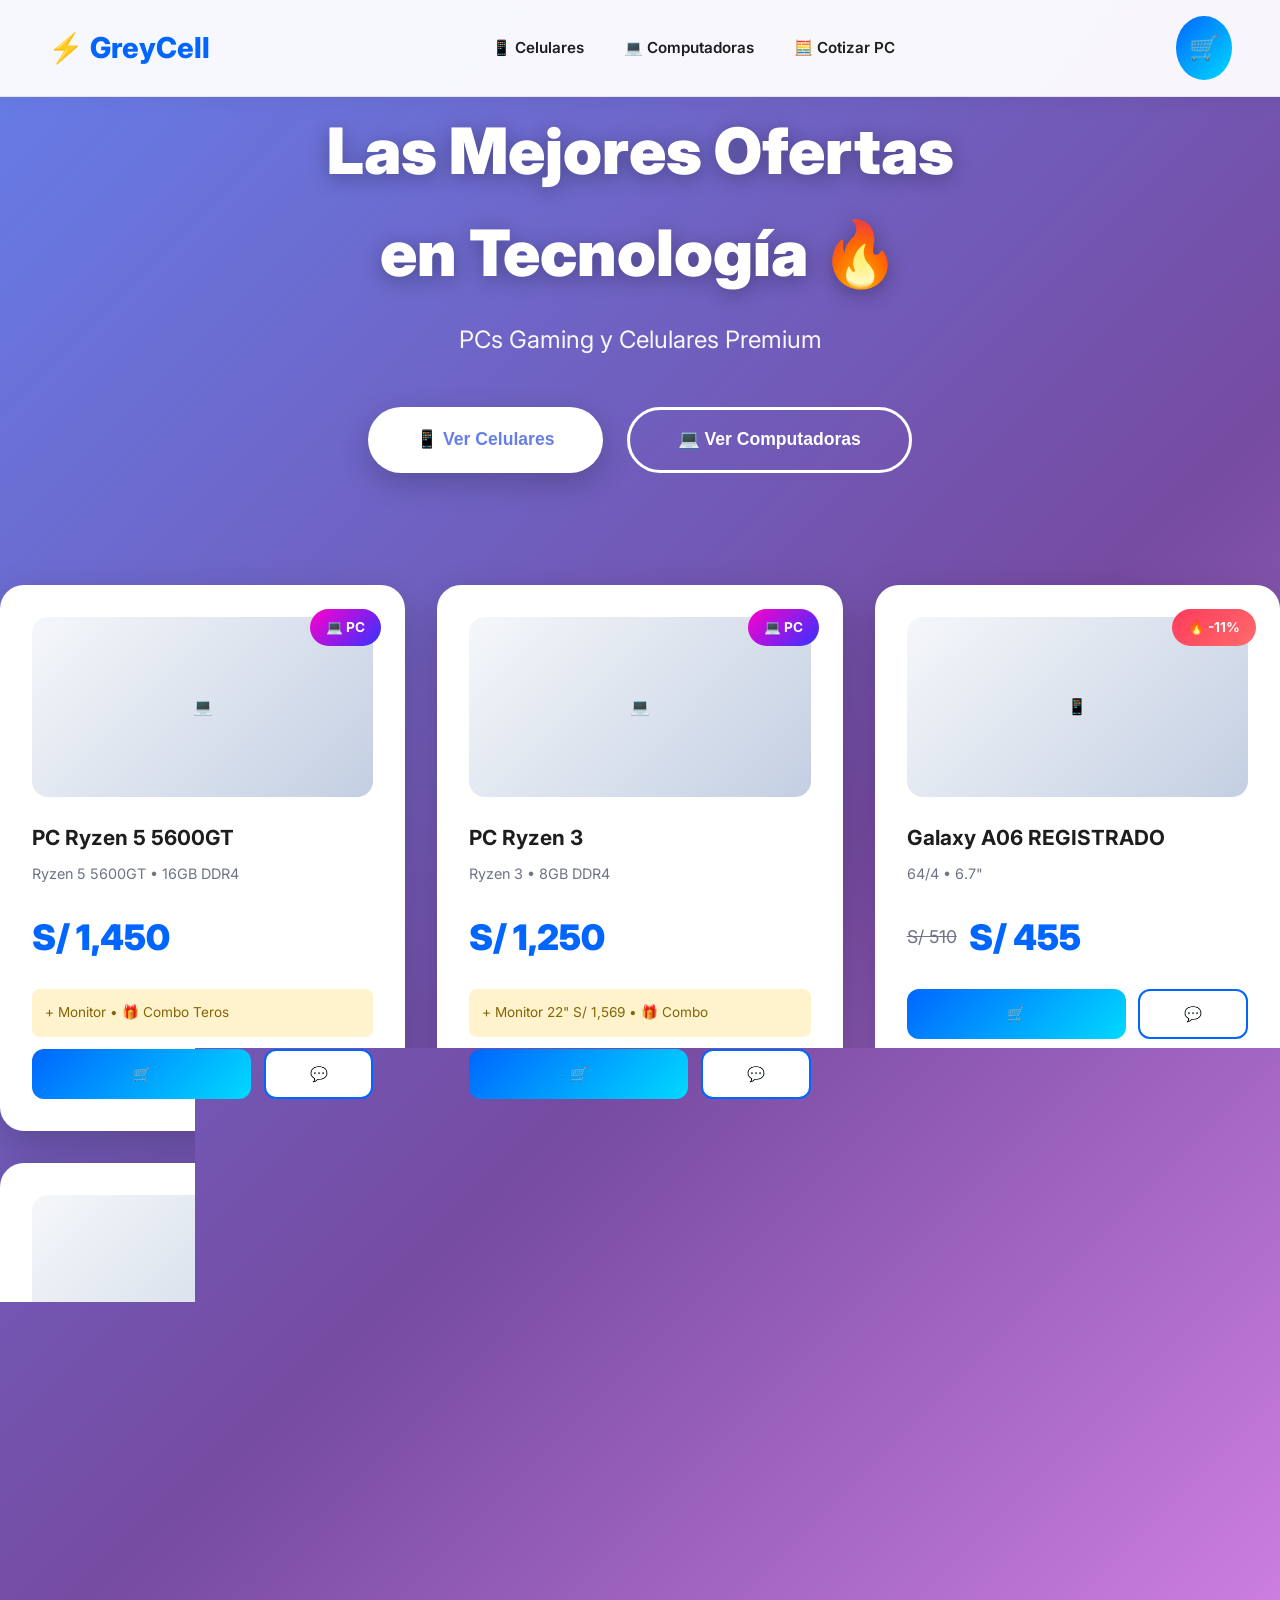
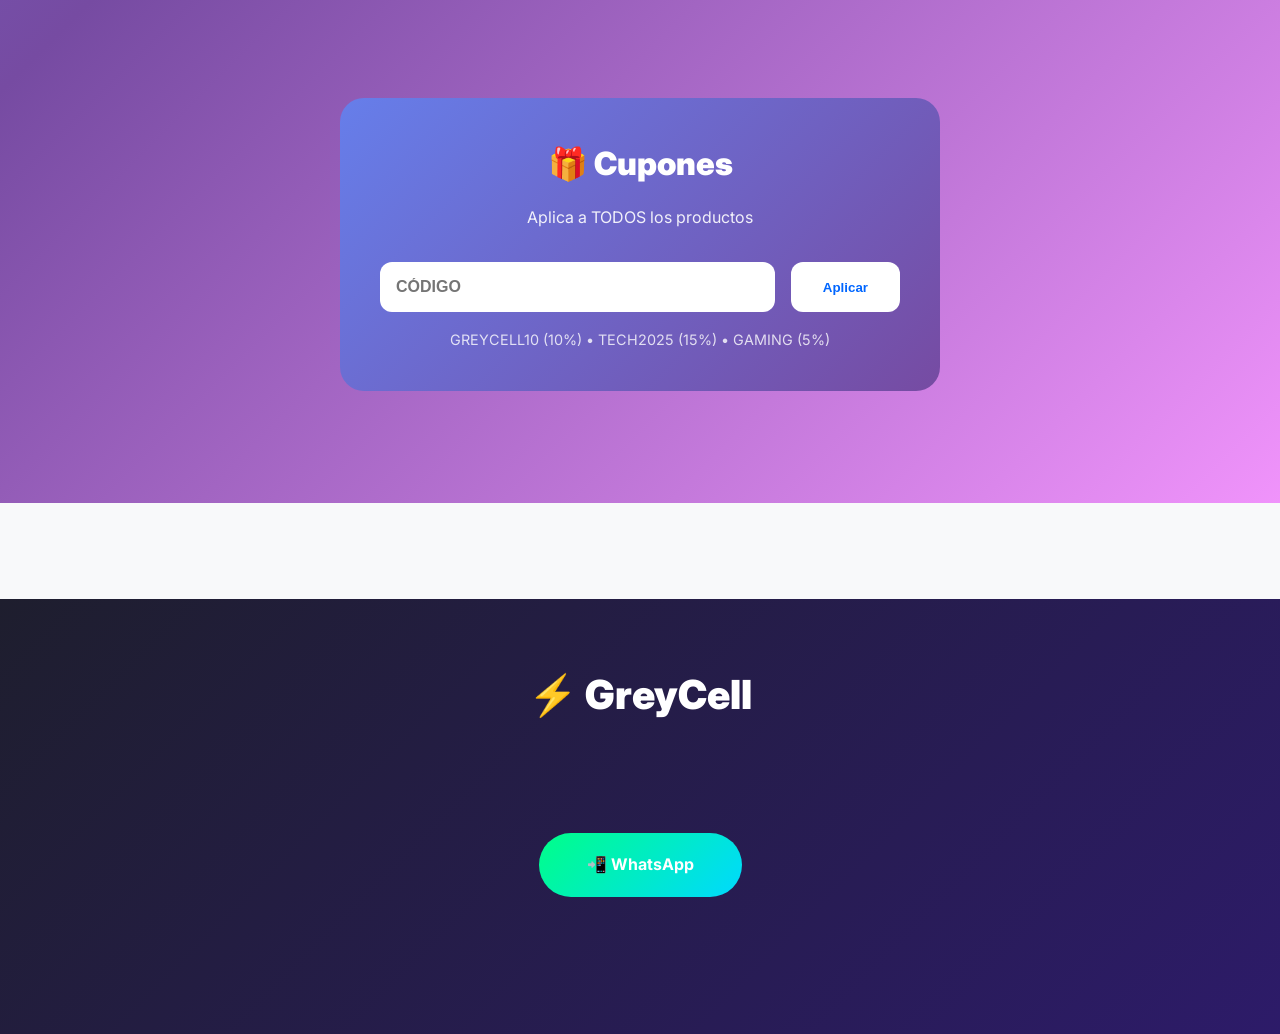
==== commit 849f1f1b: "Agregar cotizador rápido de PC (estándar Ryzen 5 5500) con envío por WhatsApp Co-Authored-By: Claude" ====
--- a/index.html
+++ b/index.html
@@ -138,6 +138,7 @@
             <nav class="nav">
                 <a class="nav-link" onclick="showSection('celulares')" id="nav-celulares">📱 Celulares</a>
                 <a class="nav-link" onclick="showSection('computadoras')" id="nav-computadoras">💻 Computadoras</a>
+                <a class="nav-link" href="cotizador.html" id="nav-cotizador">🧮 Cotizar PC</a>
             </nav>
             <div class="cart-icon" onclick="toggleCart()">🛒<span class="cart-count" id="cart-count">0</span></div>
         </div>
